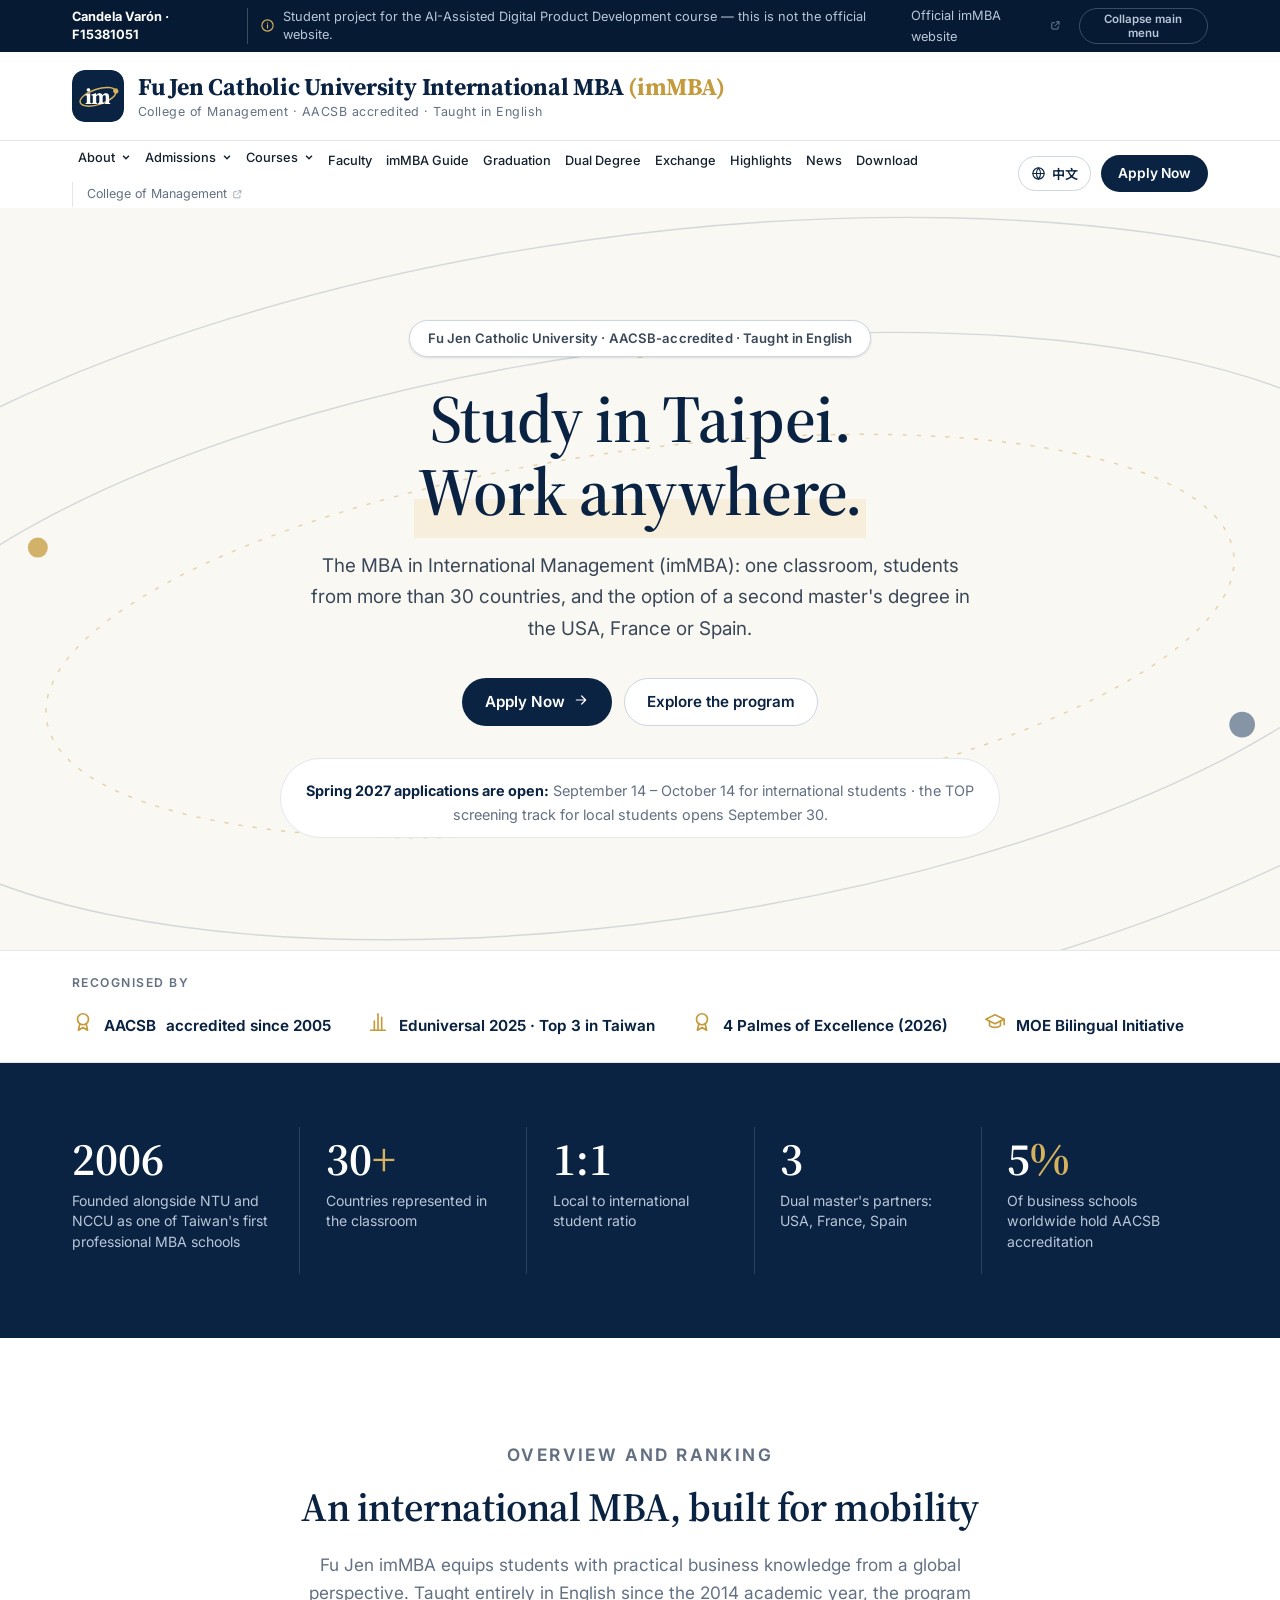
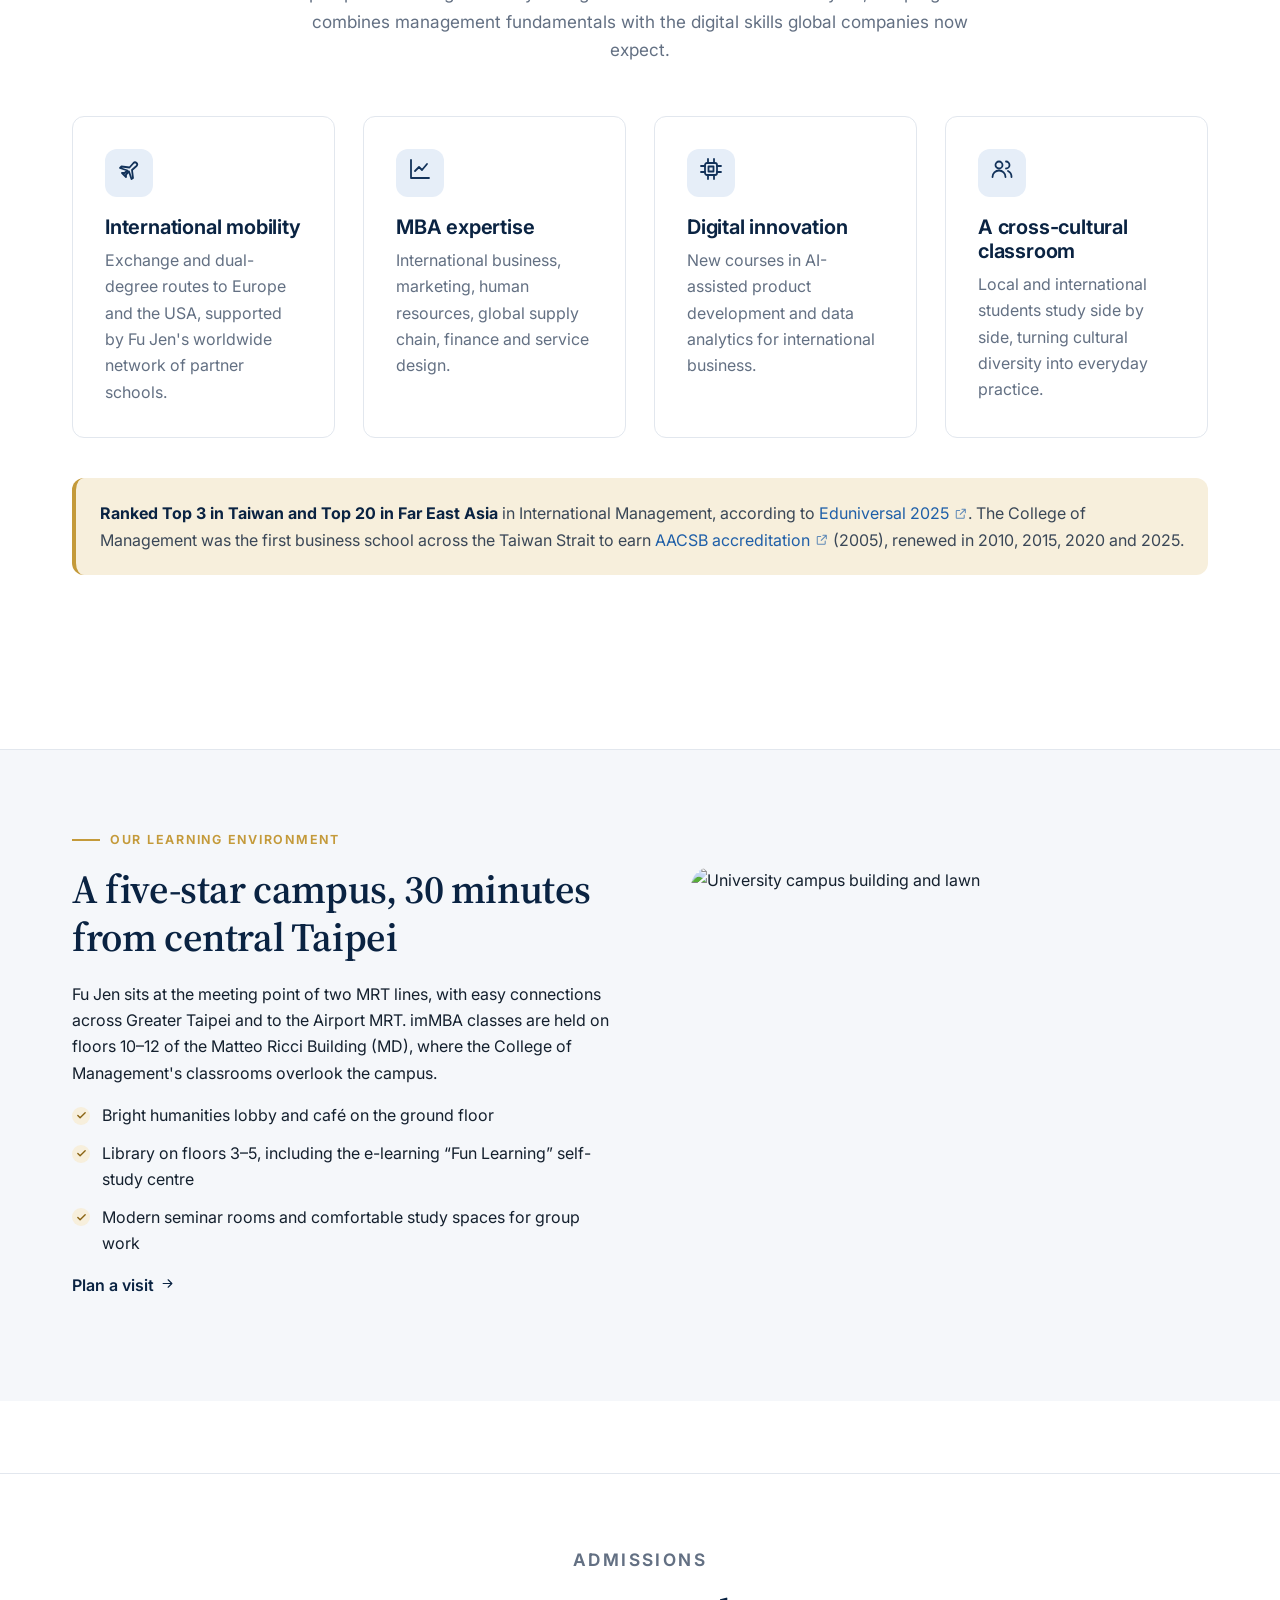
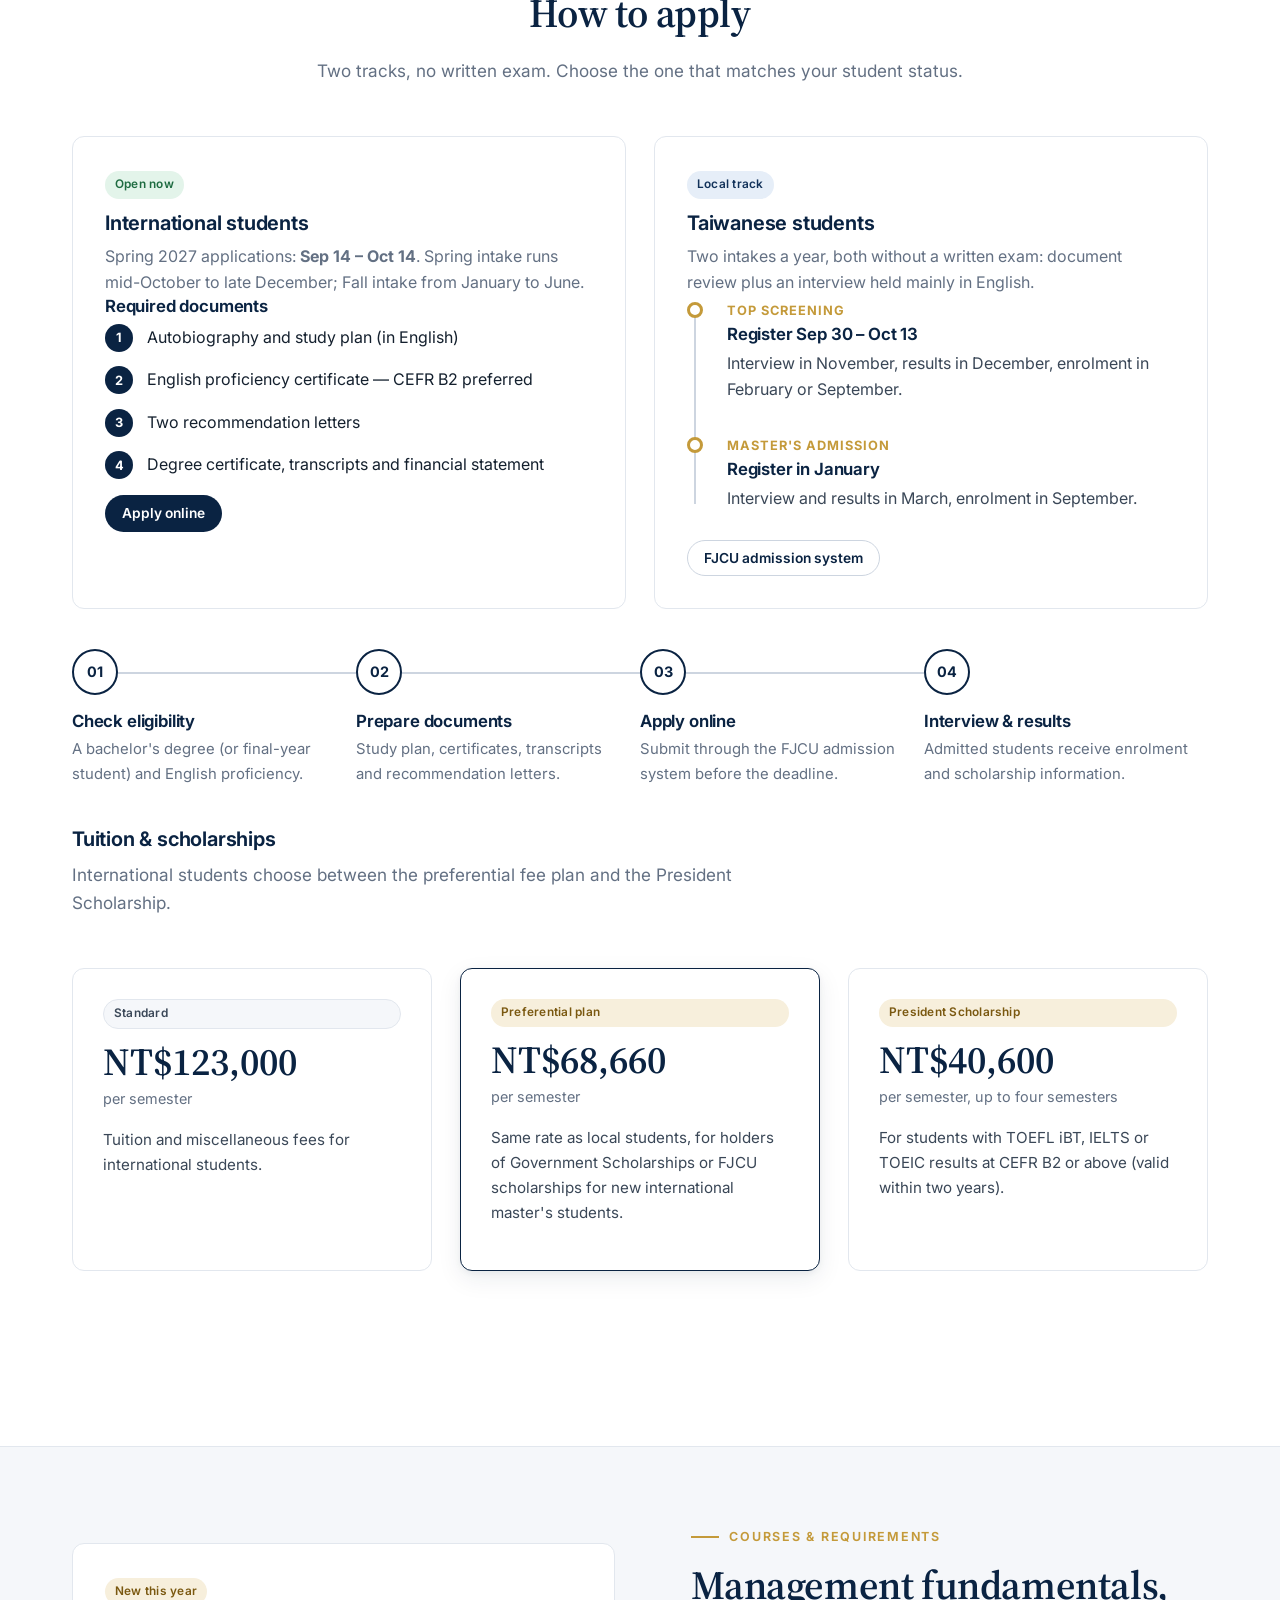
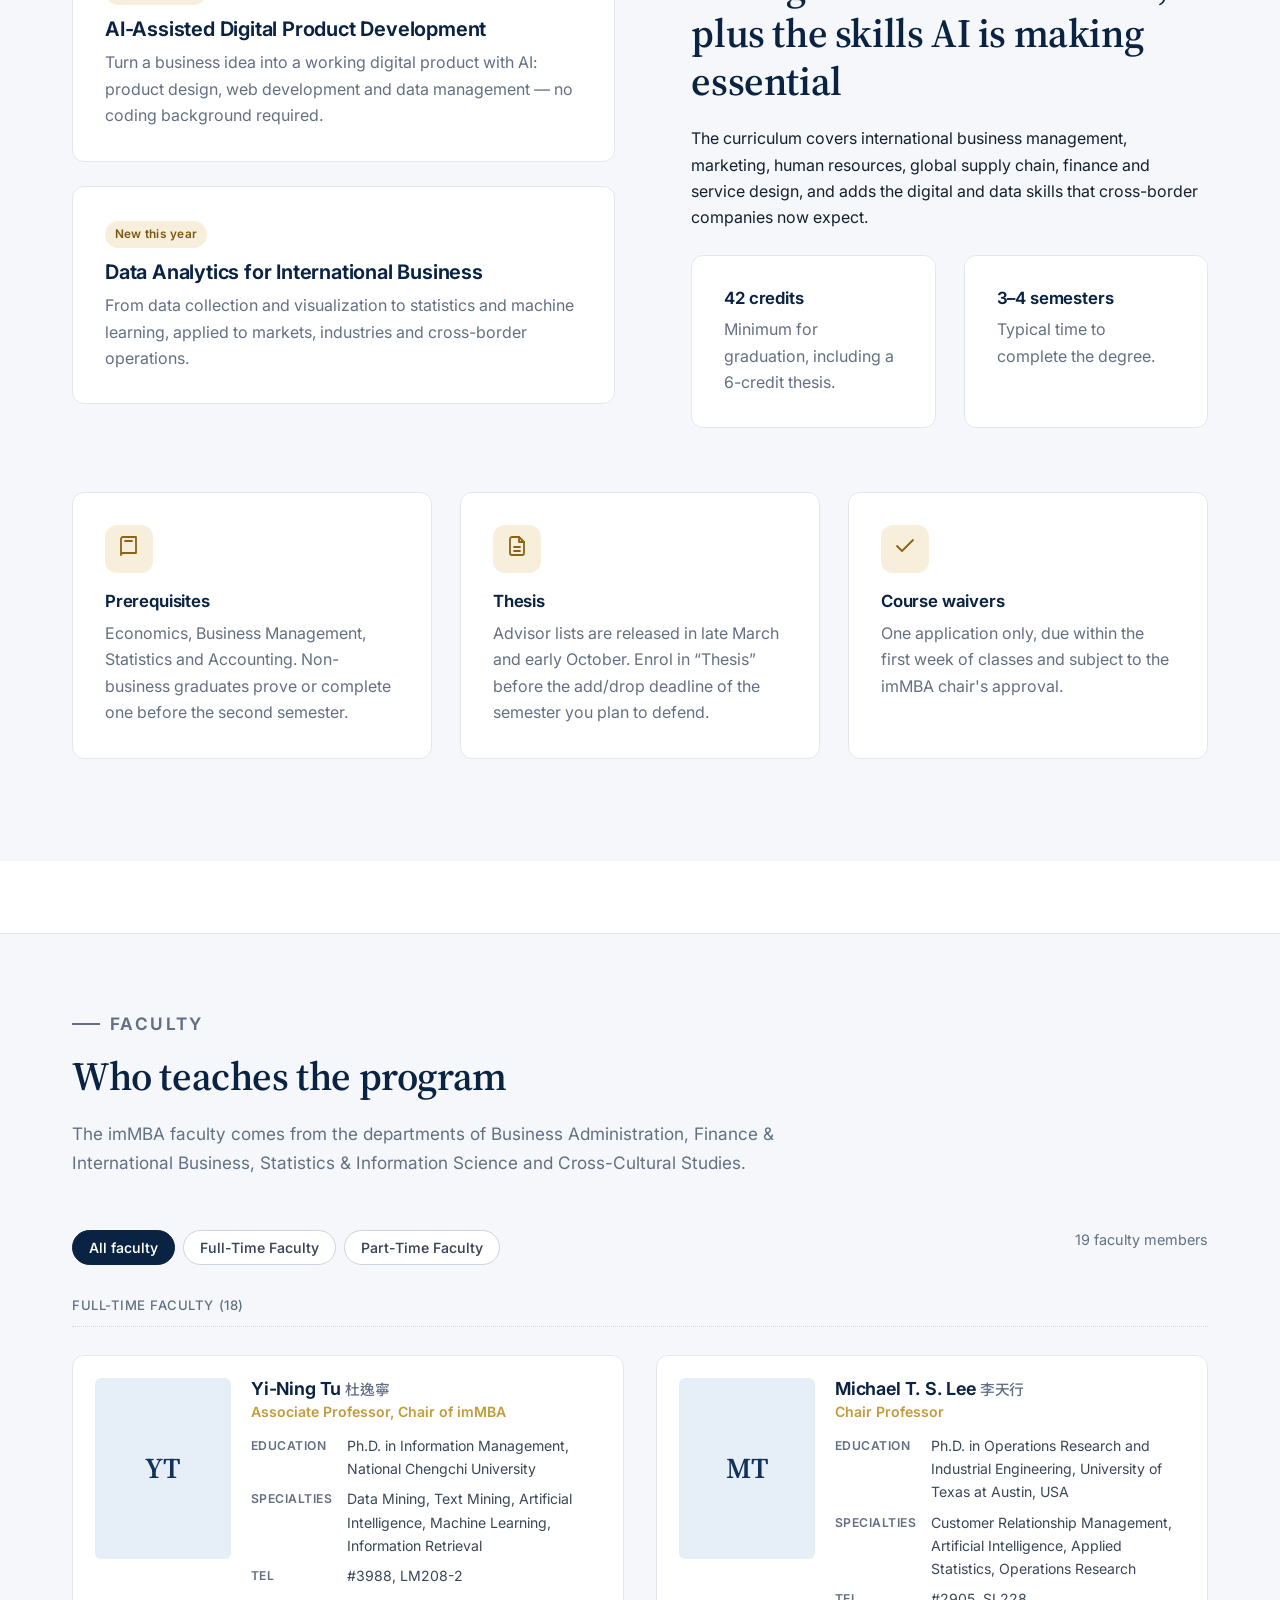
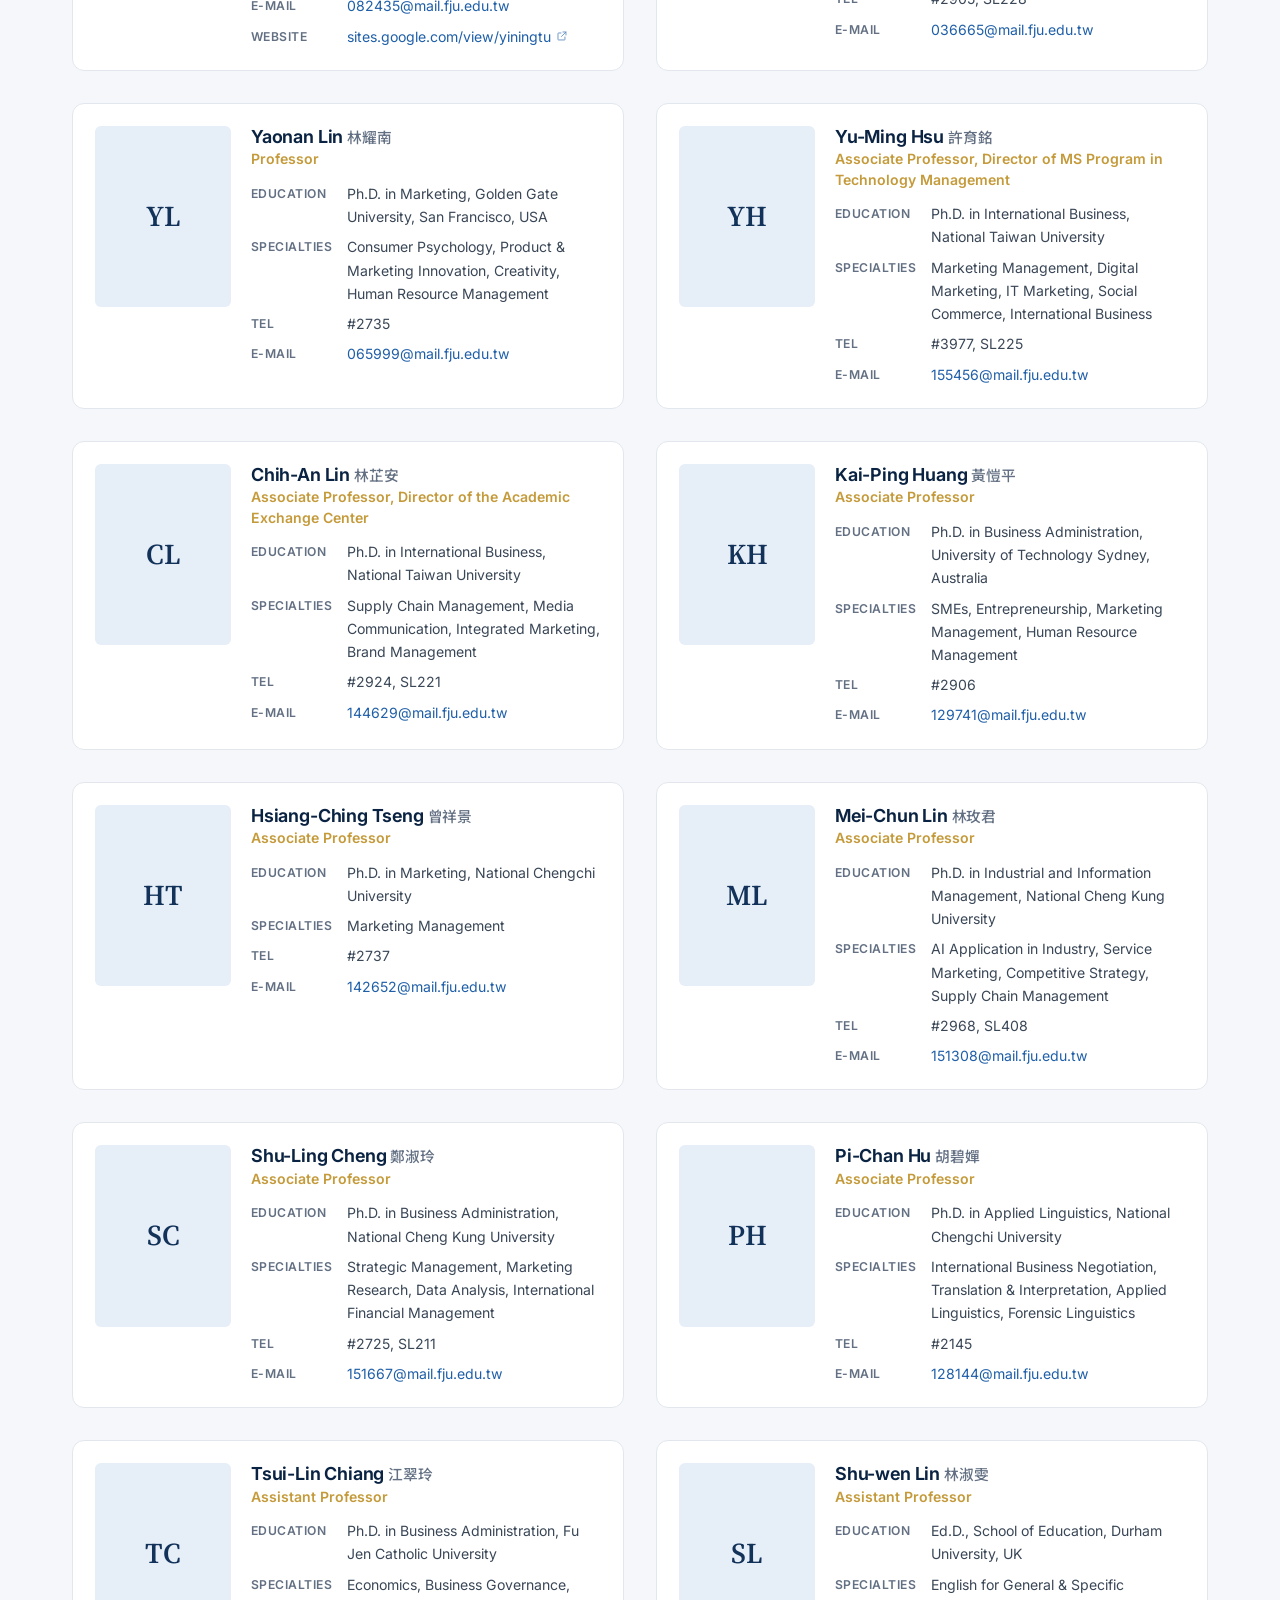
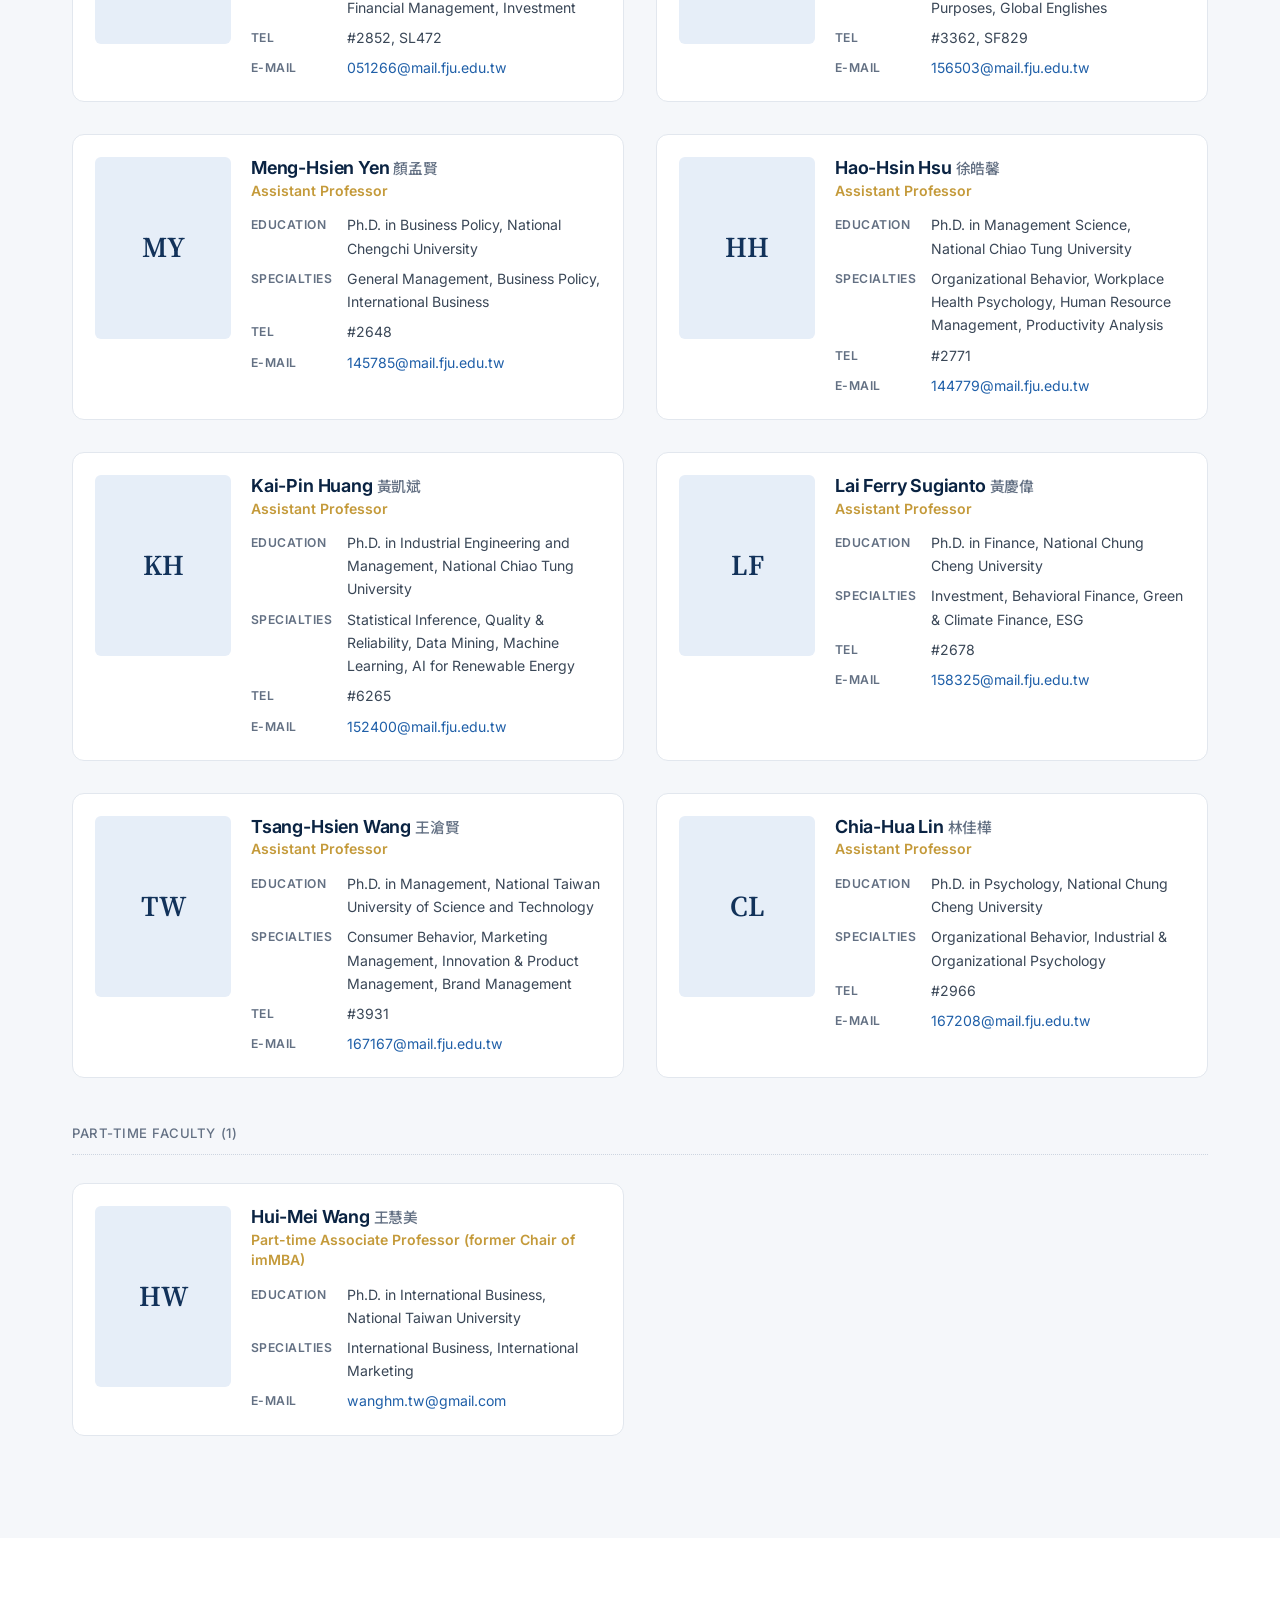
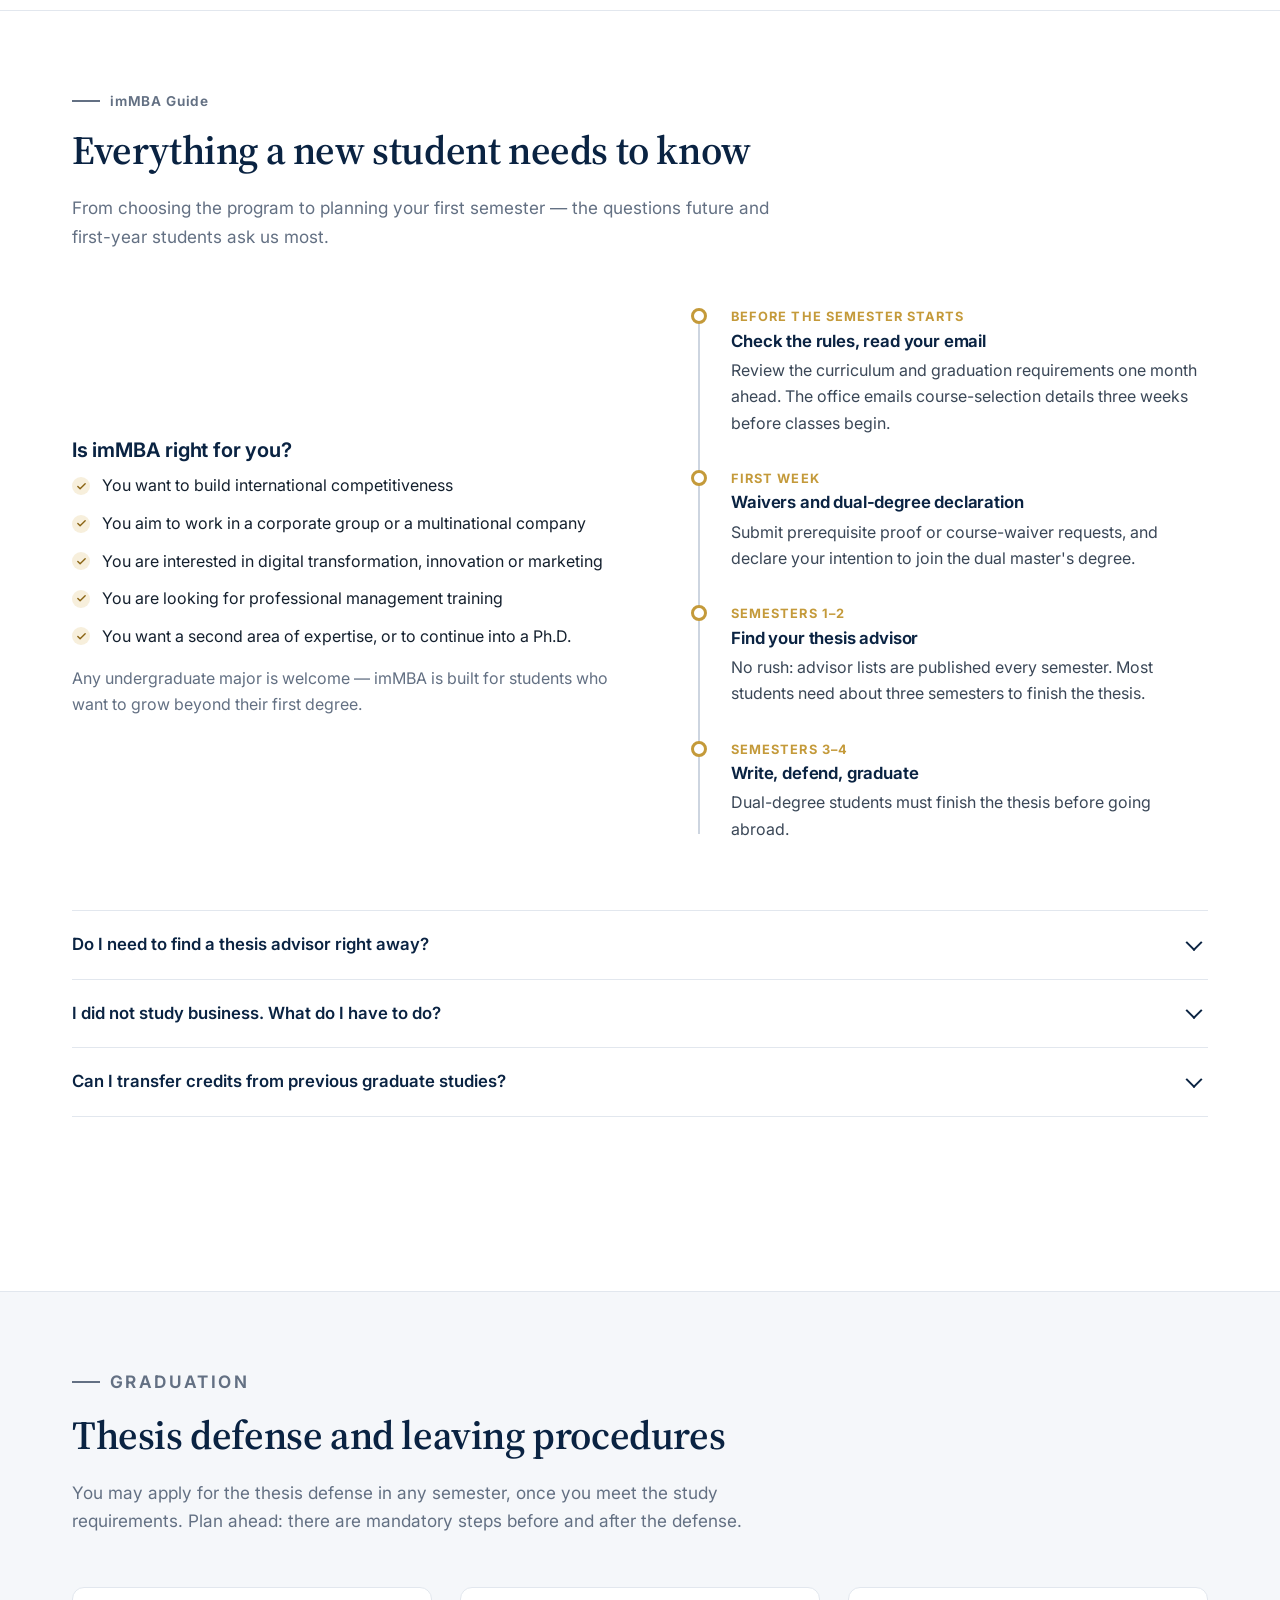
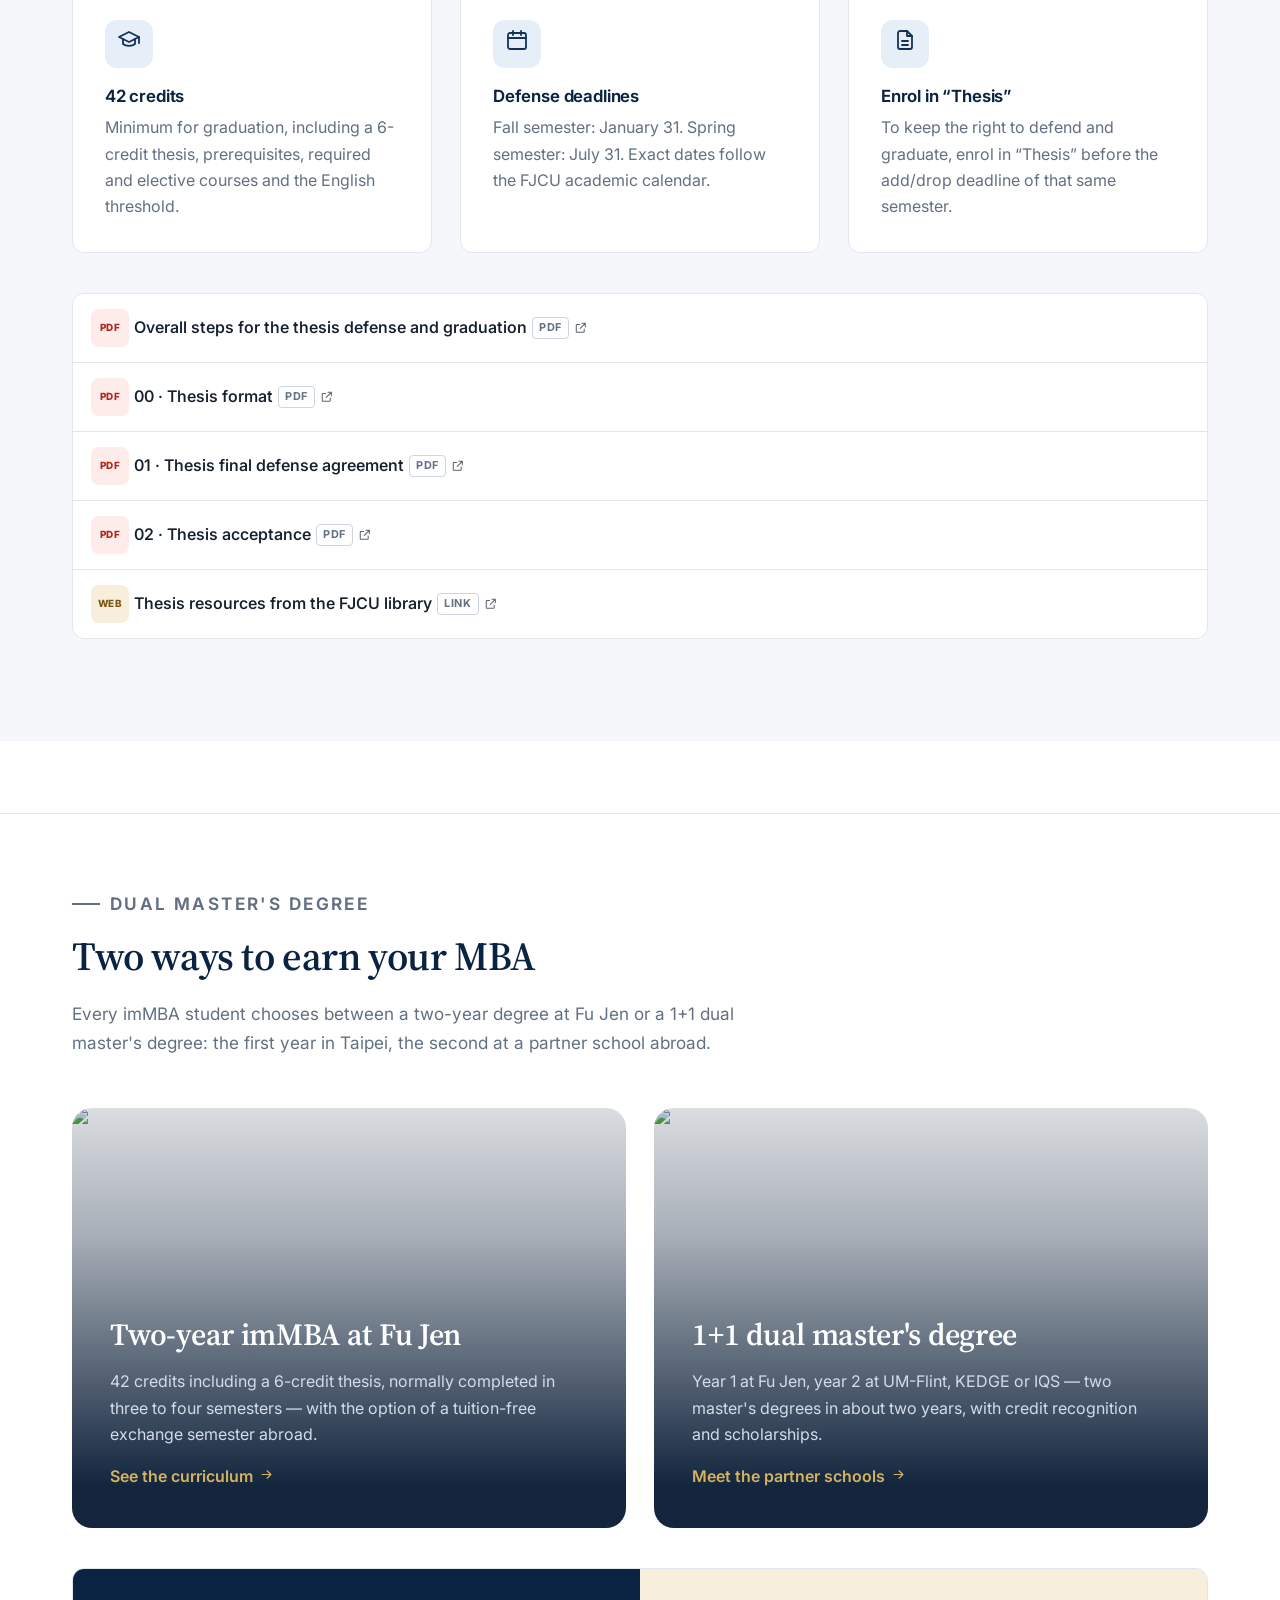
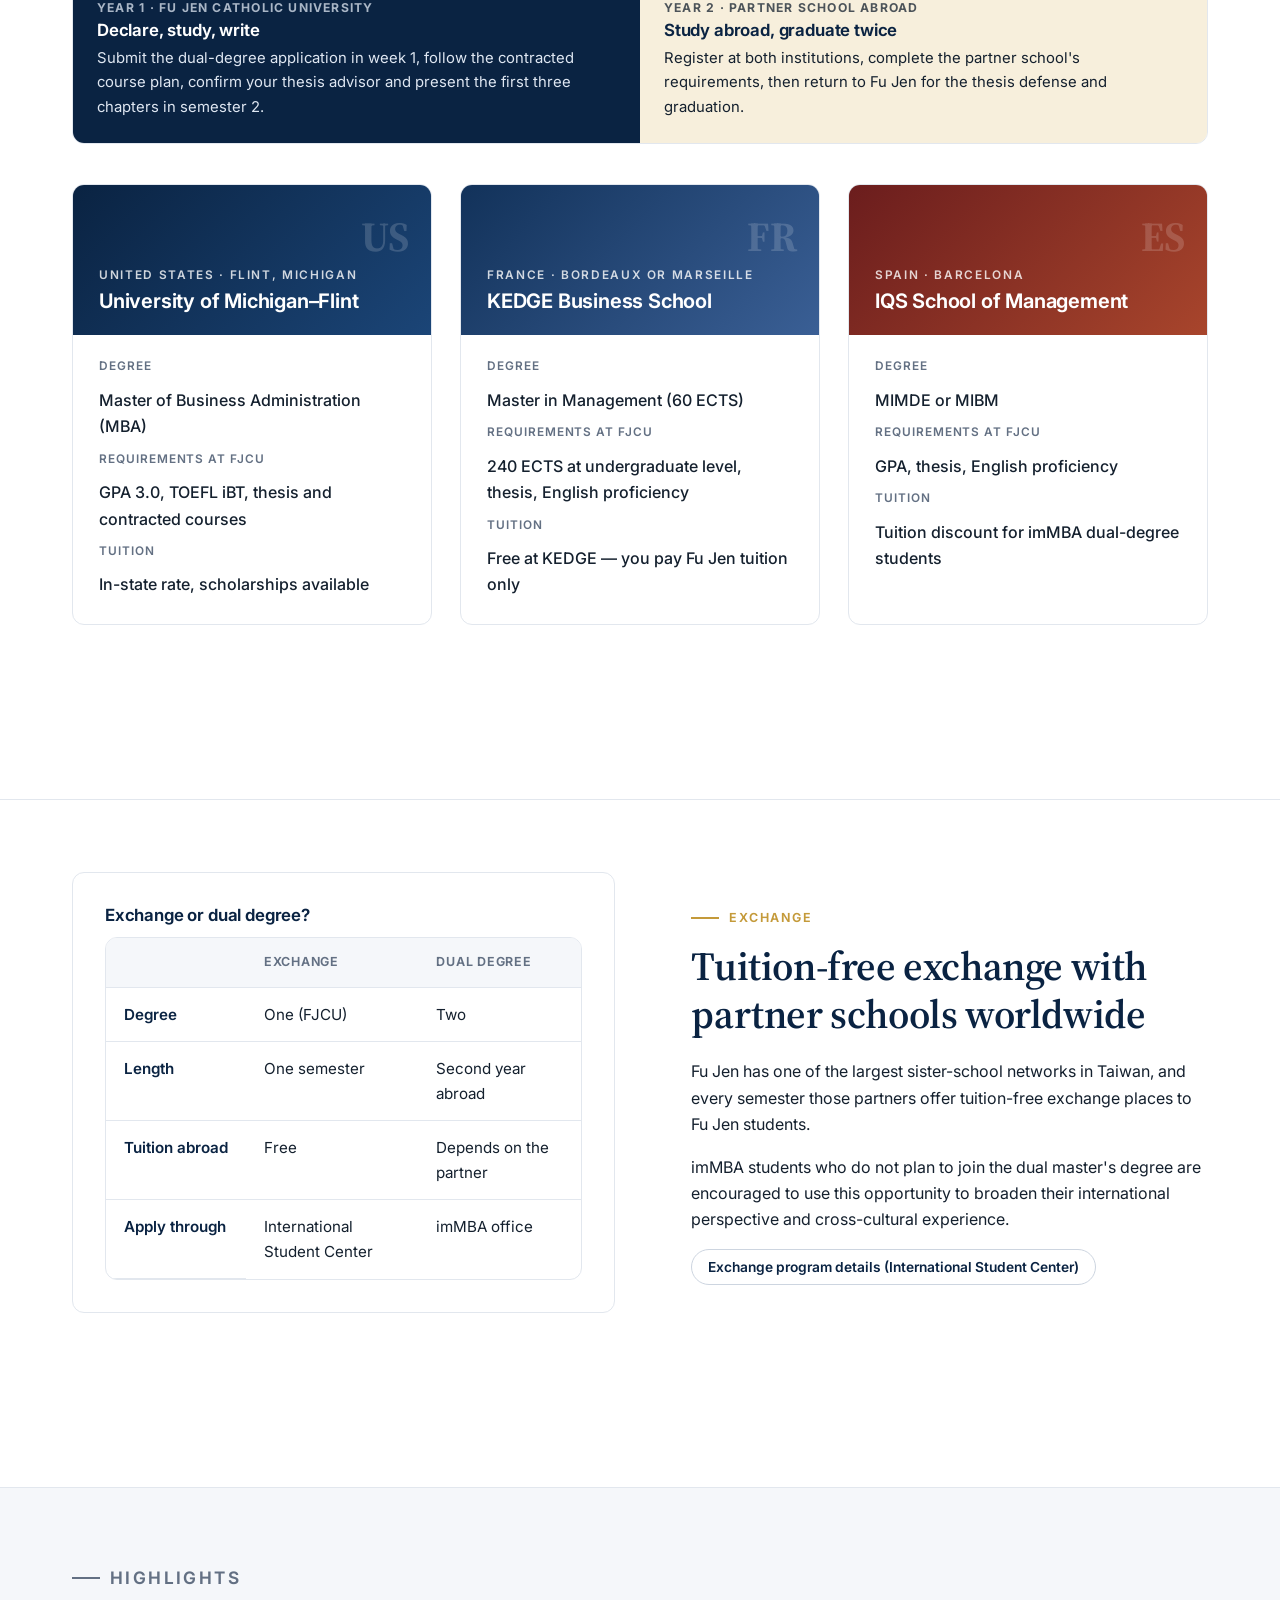
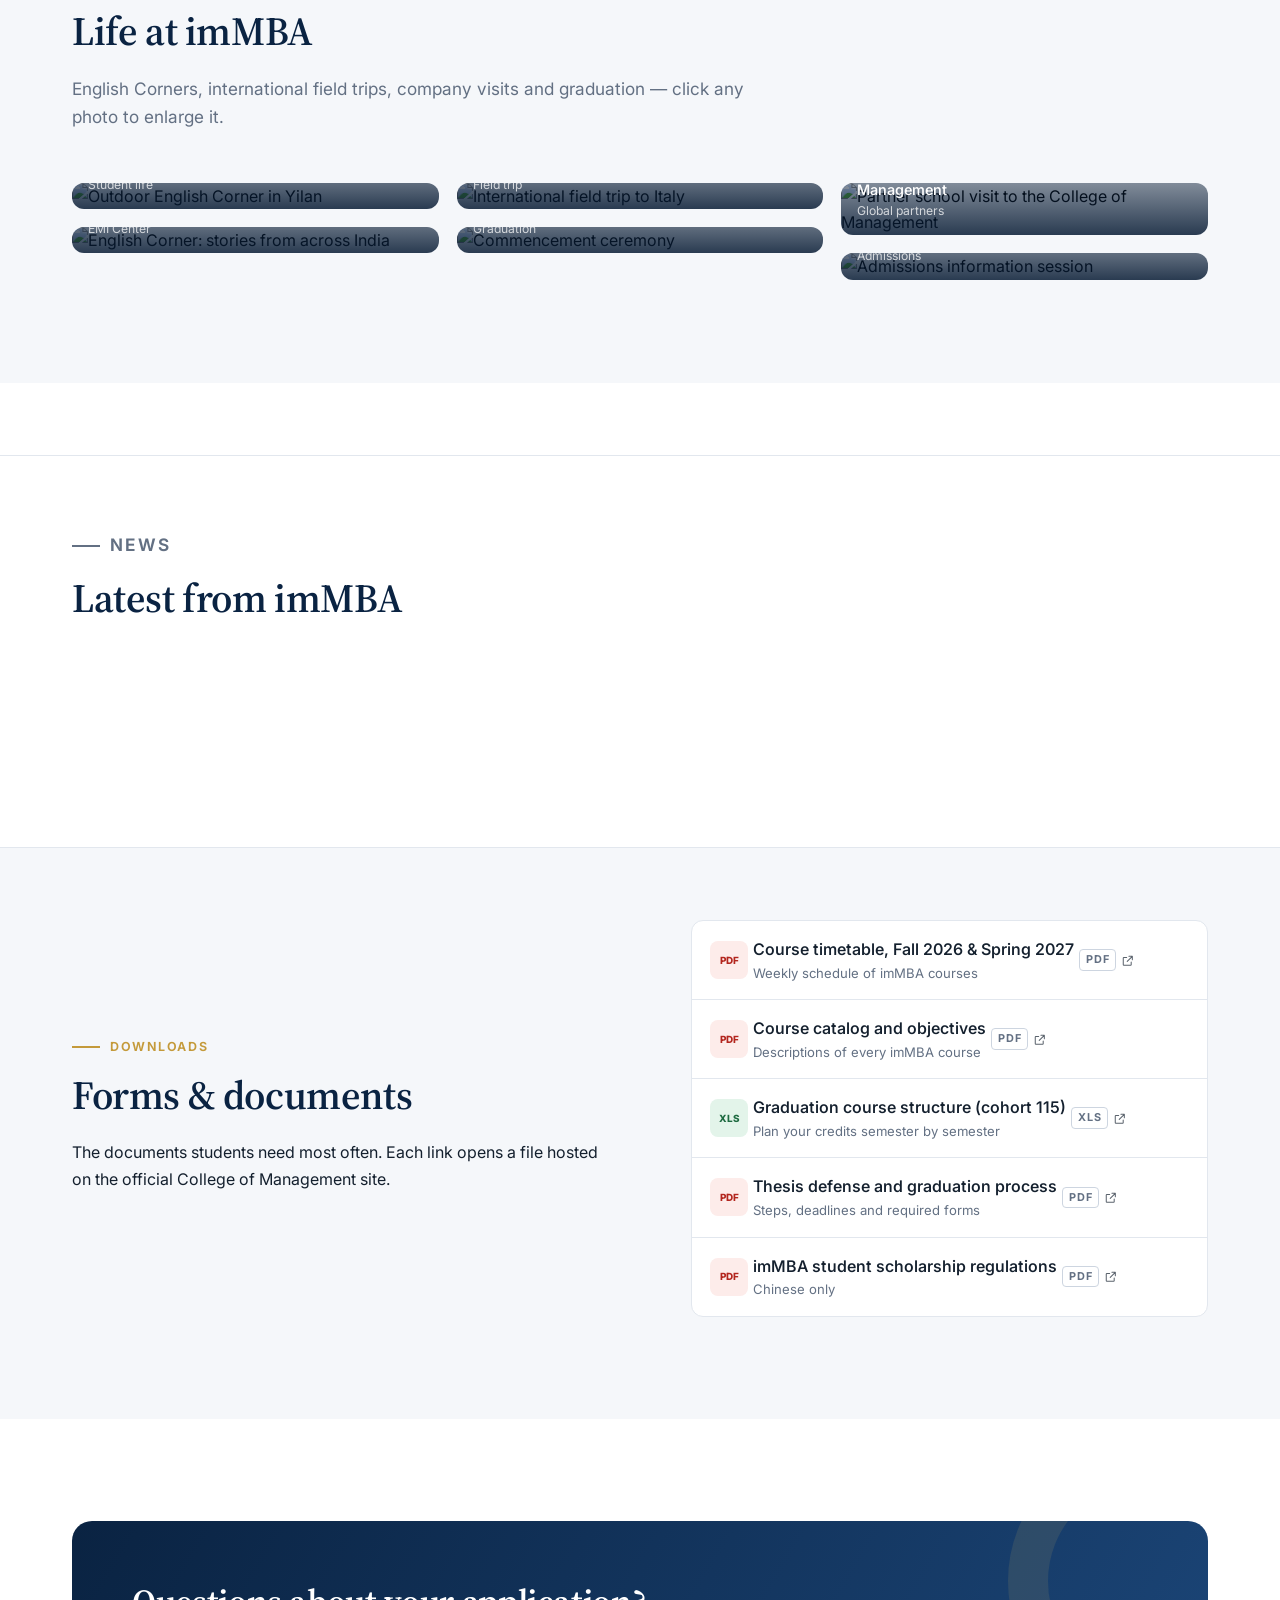
==== index.html @ 2fcd2a01 "Show all 19 faculty members in the official page layout - Faculty section now lists everyone, groupe" ====
<!DOCTYPE html>
<html lang="en">
<head>
<meta charset="UTF-8">
<meta name="viewport" content="width=device-width, initial-scale=1">
<title>FJCU imMBA — MBA in International Management</title>
<meta name="description" content="Fu Jen Catholic University's MBA in International Management (imMBA): AACSB-accredited, fully English-taught, with dual master's degrees in the USA, France and Spain.">
<meta property="og:title" content="FJCU imMBA — MBA in International Management">
<meta property="og:description" content="AACSB-accredited, fully English-taught MBA in Taipei. Dual master's degrees in the USA, France and Spain.">
<meta property="og:type" content="website">
<link rel="preconnect" href="https://fonts.googleapis.com">
<link rel="preconnect" href="https://fonts.gstatic.com" crossorigin>
<link href="https://fonts.googleapis.com/css2?family=Inter:wght@400;500;600;700&family=Source+Serif+4:ital,opsz,wght@0,8..60,400;0,8..60,600;1,8..60,400&family=Noto+Sans+TC:wght@400;500;700&family=Noto+Serif+TC:wght@600;700&display=swap" rel="stylesheet">
<link rel="stylesheet" href="assets/css/styles.css">
<link rel="icon" href="data:image/svg+xml,%3Csvg xmlns='http://www.w3.org/2000/svg' viewBox='0 0 64 64'%3E%3Crect width='64' height='64' rx='15' fill='%230a2342'/%3E%3Cg transform='rotate(-18 32 33)'%3E%3Cellipse cx='32' cy='33' rx='23' ry='9.5' fill='none' stroke='%23d6b25e' stroke-width='2.4'/%3E%3Ccircle cx='55' cy='33' r='3.4' fill='%23d6b25e'/%3E%3C/g%3E%3Ctext x='32' y='42' text-anchor='middle' font-family='Georgia,serif' font-size='27' font-weight='700' fill='white'%3Eim%3C/text%3E%3C/svg%3E">
</head>
<body data-page="home" data-title-en="FJCU imMBA — MBA in International Management" data-title-zh="輔仁大學 國際經營管理碩士學位學程 imMBA">
<script src="assets/js/layout.js"></script>

<main id="main">

  <!-- ============ HERO ============ -->
  <section class="hero">
    <!-- Decorative orbit: the logo motif, with the three dual-degree destinations -->
    <svg class="hero-orbit" viewBox="0 0 1200 520" preserveAspectRatio="xMidYMid slice" aria-hidden="true">
      <g class="orbit-lines">
        <ellipse cx="600" cy="300" rx="560" ry="200" transform="rotate(-8 600 300)"/>
        <ellipse cx="600" cy="300" rx="420" ry="130" transform="rotate(-8 600 300)"/>
        <ellipse cx="600" cy="300" rx="690" ry="280" transform="rotate(-8 600 300)"/>
      </g>
      <g class="orbit-nodes">
        <circle cx="178" cy="238" r="7"/>
        <circle cx="600" cy="100" r="5"/>
        <circle cx="1022" cy="362" r="9"/>
      </g>
    </svg>
    <div class="container">
      <p class="hero-badge">
        <span lang="en">Fu Jen Catholic University · AACSB-accredited · Taught in English</span>
        <span lang="zh-Hant">輔仁大學 ・ AACSB 國際認證 ・ 全英語授課</span>
      </p>
      <h1>
        <span lang="en">Study in Taipei.<br><mark>Work anywhere.</mark></span>
        <span lang="zh-Hant">在台北學習，<br><mark>走向全世界。</mark></span>
      </h1>
      <p class="lead">
        <span lang="en">The MBA in International Management (imMBA): one classroom, students from more than 30 countries, and the option of a second master's degree in the USA, France or Spain.</span>
        <span lang="zh-Hant">國際經營管理碩士學位學程（imMBA）：一間教室、來自 30 多個國家的同學，並可選擇前往美國、法國或西班牙取得第二個碩士學位。</span>
      </p>
      <div class="btn-row">
        <a class="btn btn-primary" href="#admissions"><span lang="en">Apply Now</span><span lang="zh-Hant">立即申請</span><span data-icon="arrow"></span></a>
        <a class="btn btn-outline" href="#overview"><span lang="en">Explore the program</span><span lang="zh-Hant">了解學程</span></a>
      </div>
      <p class="hero-note">
        <span class="pulse"></span>
        <span lang="en"><strong>Spring 2027 applications are open:</strong> September 14 – October 14 for international students · the TOP screening track for local students opens September 30.</span>
        <span lang="zh-Hant"><strong>Spring 2027 招生中：</strong>外籍生 9/14–10/14 ・ 本地生 116 學年度甄試自 9/30 開放報名。</span>
      </p>
    </div>
  </section>

  <!-- ============ ACCREDITATION STRIP ============ -->
  <div class="accred-strip">
    <div class="container">
      <span class="lbl"><span lang="en">Recognised by</span><span lang="zh-Hant">國際肯定</span></span>
      <div class="accred-items">
        <span class="accred-item"><span data-icon="award"></span>AACSB <span lang="en">accredited since 2005</span><span lang="zh-Hant">認證 (2005 年起)</span></span>
        <span class="accred-item"><span data-icon="rank"></span><span lang="en">Eduniversal 2025 · Top 3 in Taiwan</span><span lang="zh-Hant">Eduniversal 2025・全台 Top 3</span></span>
        <span class="accred-item"><span data-icon="award"></span><span lang="en">4 Palmes of Excellence (2026)</span><span lang="zh-Hant">四棕櫚卓越商學院 (2026)</span></span>
        <span class="accred-item"><span data-icon="cap"></span><span lang="en">MOE Bilingual Initiative</span><span lang="zh-Hant">教育部雙語化學習計畫</span></span>
      </div>
    </div>
  </div>

  <!-- ============ STATS ============ -->
  <section class="section section-navy section-sm">
    <div class="container">
      <div class="stats">
        <div class="stat"><div class="stat-num">2006</div><p class="stat-label"><span lang="en">Founded alongside NTU and NCCU as one of Taiwan's first professional MBA schools</span><span lang="zh-Hant">2006 年與台大、政大同步獲選試辦商管專業學院</span></p></div>
        <div class="stat"><div class="stat-num">30<em>+</em></div><p class="stat-label"><span lang="en">Countries represented in the classroom</span><span lang="zh-Hant">學生來自超過 30 個國家</span></p></div>
        <div class="stat"><div class="stat-num">1:1</div><p class="stat-label"><span lang="en">Local to international student ratio</span><span lang="zh-Hant">本地生與國際生合班比例</span></p></div>
        <div class="stat"><div class="stat-num">3</div><p class="stat-label"><span lang="en">Dual master's partners: USA, France, Spain</span><span lang="zh-Hant">三所跨國雙碩士合作學校</span></p></div>
        <div class="stat"><div class="stat-num">5<em>%</em></div><p class="stat-label"><span lang="en">Of business schools worldwide hold AACSB accreditation</span><span lang="zh-Hant">全球僅 5% 商學院通過 AACSB 認證</span></p></div>
      </div>
    </div>
  </section>

  <!-- ============ WHY imMBA (About / Overview) ============ -->
  <section class="section content-block" id="overview">
    <div class="container">
      <div class="section-head center reveal">
        <p class="eyebrow"><span lang="en">Overview and Ranking</span><span lang="zh-Hant">特色與排名</span></p>
        <h2><span lang="en">An international MBA, built for mobility</span><span lang="zh-Hant">為國際移動力而設計的 MBA</span></h2>
        <p><span lang="en">Fu Jen imMBA equips students with practical business knowledge from a global perspective. Taught entirely in English since the 2014 academic year, the program combines management fundamentals with the digital skills global companies now expect.</span><span lang="zh-Hant">國際經管 imMBA 以國際視野培養實務管理能力，自 103 學年度起全面英語授課，結合管理專業與跨國企業所需的數位創新能力。</span></p>
      </div>
      <div class="grid grid-4">
        <article class="card reveal">
          <div class="card-icon"><span data-icon="plane"></span></div>
          <h3><span lang="en">International mobility</span><span lang="zh-Hant">國際移動</span></h3>
          <p><span lang="en">Exchange and dual-degree routes to Europe and the USA, supported by Fu Jen's worldwide network of partner schools.</span><span lang="zh-Hant">透過交換與雙碩士計畫前進歐美，善用輔大豐沛的全球姊妹校資源。</span></p>
        </article>
        <article class="card reveal">
          <div class="card-icon"><span data-icon="chart"></span></div>
          <h3><span lang="en">MBA expertise</span><span lang="zh-Hant">MBA 專業</span></h3>
          <p><span lang="en">International business, marketing, human resources, global supply chain, finance and service design.</span><span lang="zh-Hant">涵蓋國際企業管理、行銷、人力資源、全球供應鏈、財務管理與服務設計。</span></p>
        </article>
        <article class="card reveal">
          <div class="card-icon"><span data-icon="cpu"></span></div>
          <h3><span lang="en">Digital innovation</span><span lang="zh-Hant">數位創新</span></h3>
          <p><span lang="en">New courses in AI-assisted product development and data analytics for international business.</span><span lang="zh-Hant">新開設 AI 數位產品開發與國際商業數據分析等課程。</span></p>
        </article>
        <article class="card reveal">
          <div class="card-icon"><span data-icon="users"></span></div>
          <h3><span lang="en">A cross-cultural classroom</span><span lang="zh-Hant">跨文化課堂</span></h3>
          <p><span lang="en">Local and international students study side by side, turning cultural diversity into everyday practice.</span><span lang="zh-Hant">本地生與國際生合班上課，讓文化多元成為日常的學習經驗。</span></p>
        </article>
      </div>
      <div class="callout gold mt-3 reveal">
        <p><strong><span lang="en">Ranked Top 3 in Taiwan and Top 20 in Far East Asia</span><span lang="zh-Hant">全台 Top 3、遠東地區 Top 20</span></strong>
        <span lang="en">in International Management, according to <a href="https://best-masters.com/master-international-management-ranking/far-east-asia.html" target="_blank" rel="noopener">Eduniversal 2025</a>. The College of Management was the first business school across the Taiwan Strait to earn <a href="https://www.aacsb.edu/educators/accreditation" target="_blank" rel="noopener">AACSB accreditation</a> (2005), renewed in 2010, 2015, 2020 and 2025.</span>
        <span lang="zh-Hant">依 <a href="https://best-masters.com/master-international-management-ranking/far-east-asia.html" target="_blank" rel="noopener">Eduniversal 2025</a> 國際管理類排名。管理學院為兩岸首家通過 <a href="https://www.aacsb.edu/educators/accreditation" target="_blank" rel="noopener">AACSB 認證</a>（2005 年）之學院，並於 2010、2015、2020、2025 年持續通過。</span></p>
      </div>
    </div>
  </section>

  <!-- ============ LEARNING ENVIRONMENT ============ -->
  <section class="section section-soft content-block" id="environment">
    <div class="container split">
      <div class="reveal">
        <p class="eyebrow"><span lang="en">Our Learning Environment</span><span lang="zh-Hant">學習環境</span></p>
        <h2><span lang="en">A five-star campus, 30 minutes from central Taipei</span><span lang="zh-Hant">距台北市區 30 分鐘的五星級校園</span></h2>
        <p><span lang="en">Fu Jen sits at the meeting point of two MRT lines, with easy connections across Greater Taipei and to the Airport MRT. imMBA classes are held on floors 10–12 of the Matteo Ricci Building (MD), where the College of Management's classrooms overlook the campus.</span><span lang="zh-Hant">輔大擁有雙捷運線交會的便利位置，連結大台北地區與機場捷運。國際經管的課程多安排在國璽樓（MD）10–12 樓，管理學院專業教室可俯瞰整個校園。</span></p>
        <ul class="check-list">
          <li><span lang="en">Bright humanities lobby and café on the ground floor</span><span lang="zh-Hant">一樓寬敞明亮的人文大廳與咖啡香</span></li>
          <li><span lang="en">Library on floors 3–5, including the e-learning “Fun Learning” self-study centre</span><span lang="zh-Hant">3–5 樓圖書館，含 5 樓「Fun 學趣自學中心」</span></li>
          <li><span lang="en">Modern seminar rooms and comfortable study spaces for group work</span><span lang="zh-Hant">新穎的研討教室與舒適的討論空間</span></li>
        </ul>
        <a class="link-arrow" href="#contact"><span lang="en">Plan a visit</span><span lang="zh-Hant">規劃參訪</span><span data-icon="arrow"></span></a>
      </div>
      <div class="rounded-img ratio-4-3 reveal">
        <!-- Placeholder photo — replace with a photo of the MD building -->
        <img src="https://images.unsplash.com/photo-1562774053-701939374585?auto=format&fit=crop&w=1200&q=70" alt="University campus building and lawn">
      </div>
    </div>
  </section>

  <!-- ============ ADMISSIONS ============ -->
  <section class="section content-block" id="admissions">
    <div class="container">
      <div class="section-head center reveal">
        <p class="eyebrow"><span lang="en">Admissions</span><span lang="zh-Hant">招生資訊</span></p>
        <h2><span lang="en">How to apply</span><span lang="zh-Hant">申請入學</span></h2>
        <p><span lang="en">Two tracks, no written exam. Choose the one that matches your student status.</span><span lang="zh-Hant">兩種招生管道，皆免筆試，請依身分選擇適合的管道。</span></p>
      </div>

      <div class="grid grid-2 mb-3">
        <article class="card hover reveal">
          <span class="badge green"><span lang="en">Open now</span><span lang="zh-Hant">報名中</span></span>
          <h3 class="mt-1"><span lang="en">International students</span><span lang="zh-Hant">外籍學生</span></h3>
          <p class="mb-2"><span lang="en">Spring 2027 applications: <strong>Sep 14 – Oct 14</strong>. Spring intake runs mid-October to late December; Fall intake from January to June.</span><span lang="zh-Hant">Spring 2027 申請期間：<strong>9/14–10/14</strong>。Spring 約 10 月中至 12 月底，Fall 約 1 月至 6 月。</span></p>
          <h4><span lang="en">Required documents</span><span lang="zh-Hant">應備文件</span></h4>
          <ol class="num-list">
            <li><span lang="en">Autobiography and study plan (in English)</span><span lang="zh-Hant">自傳與讀書計畫（英文）</span></li>
            <li><span lang="en">English proficiency certificate — CEFR B2 preferred</span><span lang="zh-Hant">英語能力證明，建議達 CEFR B2</span></li>
            <li><span lang="en">Two recommendation letters</span><span lang="zh-Hant">推薦信兩封</span></li>
            <li><span lang="en">Degree certificate, transcripts and financial statement</span><span lang="zh-Hant">學歷證件、歷年成績單與財力證明</span></li>
          </ol>
          <div class="btn-row mt-1">
            <a class="btn btn-primary btn-sm" href="http://idsasys.oie.fju.edu.tw/" target="_blank" rel="noopener"><span lang="en">Apply online</span><span lang="zh-Hant">線上申請</span></a>
          </div>
        </article>

        <article class="card hover reveal">
          <span class="badge"><span lang="en">Local track</span><span lang="zh-Hant">本地生</span></span>
          <h3 class="mt-1"><span lang="en">Taiwanese students</span><span lang="zh-Hant">本地學生</span></h3>
          <p class="mb-2"><span lang="en">Two intakes a year, both without a written exam: document review plus an interview held mainly in English.</span><span lang="zh-Hant">每年兩次招生，皆免筆試；經書面審查與口試（英文為主、中文為輔）。</span></p>
          <ul class="timeline">
            <li><span class="when"><span lang="en">TOP screening</span><span lang="zh-Hant">甄試招生</span></span><h4><span lang="en">Register Sep 30 – Oct 13</span><span lang="zh-Hant">9/30–10/13 網路報名</span></h4><p><span lang="en">Interview in November, results in December, enrolment in February or September.</span><span lang="zh-Hant">11 月口試、12 月放榜，2 月或 9 月入學。</span></p></li>
            <li><span class="when"><span lang="en">Master's admission</span><span lang="zh-Hant">碩士招生</span></span><h4><span lang="en">Register in January</span><span lang="zh-Hant">每年 1 月報名</span></h4><p><span lang="en">Interview and results in March, enrolment in September.</span><span lang="zh-Hant">3 月口試並放榜，9 月（Fall）入學。</span></p></li>
          </ul>
          <div class="btn-row">
            <a class="btn btn-outline btn-sm" href="https://exam.fju.edu.tw/admission/251" target="_blank" rel="noopener"><span lang="en">FJCU admission system</span><span lang="zh-Hant">輔大招生系統</span></a>
          </div>
        </article>
      </div>

      <div class="steps reveal mb-3">
        <div class="step"><h4><span lang="en">Check eligibility</span><span lang="zh-Hant">確認資格</span></h4><p><span lang="en">A bachelor's degree (or final-year student) and English proficiency.</span><span lang="zh-Hant">具學士學位（或應屆畢業）並具備英語能力。</span></p></div>
        <div class="step"><h4><span lang="en">Prepare documents</span><span lang="zh-Hant">備齊文件</span></h4><p><span lang="en">Study plan, certificates, transcripts and recommendation letters.</span><span lang="zh-Hant">讀書計畫、各項證明、成績單與推薦信。</span></p></div>
        <div class="step"><h4><span lang="en">Apply online</span><span lang="zh-Hant">線上申請</span></h4><p><span lang="en">Submit through the FJCU admission system before the deadline.</span><span lang="zh-Hant">於截止日前透過輔大招生系統提出申請。</span></p></div>
        <div class="step"><h4><span lang="en">Interview &amp; results</span><span lang="zh-Hant">口試與放榜</span></h4><p><span lang="en">Admitted students receive enrolment and scholarship information.</span><span lang="zh-Hant">錄取後將收到註冊與獎助學金相關資訊。</span></p></div>
      </div>

      <!-- Tuition & scholarships -->
      <div id="tuition" class="content-block">
        <div class="section-head reveal">
          <h3><span lang="en">Tuition &amp; scholarships</span><span lang="zh-Hant">學雜費與獎助學金</span></h3>
          <p><span lang="en">International students choose between the preferential fee plan and the President Scholarship.</span><span lang="zh-Hant">外籍生可擇一申請優惠學雜費方案或校長獎學金。</span></p>
        </div>
        <div class="grid grid-3">
          <div class="fee-card reveal">
            <span class="badge gray"><span lang="en">Standard</span><span lang="zh-Hant">一般</span></span>
            <p class="amount">NT$123,000</p>
            <p class="per"><span lang="en">per semester</span><span lang="zh-Hant">每學期</span></p>
            <p><span lang="en">Tuition and miscellaneous fees for international students.</span><span lang="zh-Hant">外籍學生學雜費標準收費。</span></p>
          </div>
          <div class="fee-card featured reveal">
            <span class="badge gold"><span lang="en">Preferential plan</span><span lang="zh-Hant">優惠方案</span></span>
            <p class="amount">NT$68,660</p>
            <p class="per"><span lang="en">per semester</span><span lang="zh-Hant">每學期</span></p>
            <p><span lang="en">Same rate as local students, for holders of Government Scholarships or FJCU scholarships for new international master's students.</span><span lang="zh-Hant">領有政府獎學金或輔大新生獎學金者，比照本地生收費。</span></p>
          </div>
          <div class="fee-card reveal">
            <span class="badge gold"><span lang="en">President Scholarship</span><span lang="zh-Hant">校長獎學金</span></span>
            <p class="amount">NT$40,600</p>
            <p class="per"><span lang="en">per semester, up to four semesters</span><span lang="zh-Hant">每學期，最多四學期</span></p>
            <p><span lang="en">For students with TOEFL iBT, IELTS or TOEIC results at CEFR B2 or above (valid within two years).</span><span lang="zh-Hant">英檢成績達 CEFR B2 以上（兩年內有效）者可獲頒。</span></p>
          </div>
        </div>
      </div>
    </div>
  </section>

  <!-- ============ CURRICULUM ============ -->
  <section class="section section-soft content-block" id="curriculum">
    <div class="container split reverse">
      <div class="reveal">
        <p class="eyebrow"><span lang="en">Courses &amp; Requirements</span><span lang="zh-Hant">課程與修業規則</span></p>
        <h2><span lang="en">Management fundamentals, plus the skills AI is making essential</span><span lang="zh-Hant">管理基礎，加上 AI 時代的必備能力</span></h2>
        <p><span lang="en">The curriculum covers international business management, marketing, human resources, global supply chain, finance and service design, and adds the digital and data skills that cross-border companies now expect.</span><span lang="zh-Hant">課程涵蓋國際企業管理、行銷、人力資源、全球供應鏈管理、財務管理與服務設計，並融入智慧營運與數位創新等產業趨勢。</span></p>
        <div class="grid grid-2 mt-2">
          <div class="card"><h4><span lang="en">42 credits</span><span lang="zh-Hant">42 學分</span></h4><p><span lang="en">Minimum for graduation, including a 6-credit thesis.</span><span lang="zh-Hant">最低畢業學分，含論文 6 學分。</span></p></div>
          <div class="card"><h4><span lang="en">3–4 semesters</span><span lang="zh-Hant">3–4 個學期</span></h4><p><span lang="en">Typical time to complete the degree.</span><span lang="zh-Hant">一般完成學業所需時間。</span></p></div>
        </div>
      </div>
      <div class="reveal">
        <div class="card hover mb-2">
          <span class="badge gold"><span lang="en">New this year</span><span lang="zh-Hant">本學年新課</span></span>
          <h3 class="mt-1">AI-Assisted Digital Product Development</h3>
          <p><span lang="en">Turn a business idea into a working digital product with AI: product design, web development and data management — no coding background required.</span><span lang="zh-Hant">運用 AI 將商業點子化為可操作的數位產品：產品設計、網頁建置與資料管理，無需程式基礎。</span></p>
        </div>
        <div class="card hover">
          <span class="badge gold"><span lang="en">New this year</span><span lang="zh-Hant">本學年新課</span></span>
          <h3 class="mt-1">Data Analytics for International Business</h3>
          <p><span lang="en">From data collection and visualization to statistics and machine learning, applied to markets, industries and cross-border operations.</span><span lang="zh-Hant">從資料蒐集、視覺化到統計分析與機器學習，應用於市場、產業與跨國營運情境。</span></p>
        </div>
      </div>
    </div>
    <div class="container mt-4">
      <div class="grid grid-3">
        <div class="card reveal"><div class="card-icon gold"><span data-icon="book"></span></div><h4><span lang="en">Prerequisites</span><span lang="zh-Hant">基礎課程</span></h4><p><span lang="en">Economics, Business Management, Statistics and Accounting. Non-business graduates prove or complete one before the second semester.</span><span lang="zh-Hant">經濟學、管理學、統計學、會計學。非商管背景新生須於第一學期提出證明或補修一科。</span></p></div>
        <div class="card reveal"><div class="card-icon gold"><span data-icon="doc"></span></div><h4><span lang="en">Thesis</span><span lang="zh-Hant">論文</span></h4><p><span lang="en">Advisor lists are released in late March and early October. Enrol in “Thesis” before the add/drop deadline of the semester you plan to defend.</span><span lang="zh-Hant">每學期 3 月底及 10 月初公告教師群名單；擬口試當學期須先加選「論文」。</span></p></div>
        <div class="card reveal"><div class="card-icon gold"><span data-icon="check"></span></div><h4><span lang="en">Course waivers</span><span lang="zh-Hant">學分抵免</span></h4><p><span lang="en">One application only, due within the first week of classes and subject to the imMBA chair's approval.</span><span lang="zh-Hant">以一次為限，申請至開學後一週截止，並經學程主任審核。</span></p></div>
      </div>
    </div>
  </section>

  <!-- ============ FACULTY ============ -->
  <section class="section section-soft content-block" id="faculty">
    <div class="container">
      <div class="section-head reveal">
        <p class="eyebrow"><span lang="en">Faculty</span><span lang="zh-Hant">師資介紹</span></p>
        <h2><span lang="en">Who teaches the program</span><span lang="zh-Hant">帶你學習的師資陣容</span></h2>
        <p><span lang="en">The imMBA faculty comes from the departments of Business Administration, Finance &amp; International Business, Statistics &amp; Information Science and Cross-Cultural Studies.</span><span lang="zh-Hant">國際經管的師資來自企業管理系、金融與國際企業系、統計資訊系與跨文化研究所。</span></p>
      </div>
      <div class="toolbar reveal">
        <div class="chips" id="faculty-filter">
          <button class="chip" type="button" data-filter="all" aria-pressed="true"><span lang="en">All faculty</span><span lang="zh-Hant">全部</span></button>
          <button class="chip" type="button" data-filter="full" aria-pressed="false"><span lang="en">Full-Time Faculty</span><span lang="zh-Hant">專任教師</span></button>
          <button class="chip" type="button" data-filter="part" aria-pressed="false"><span lang="en">Part-Time Faculty</span><span lang="zh-Hant">兼任教師</span></button>
        </div>
        <p class="result-count" id="faculty-count"></p>
      </div>
      <div id="faculty-grid"></div>
    </div>
  </section>

  <!-- ============ imMBA GUIDE ============ -->
  <section class="section content-block" id="guide">
    <div class="container">
      <div class="section-head reveal">
        <p class="eyebrow plain"><span lang="en">imMBA Guide</span><span lang="zh-Hant">imMBA全攻略</span></p>
        <h2><span lang="en">Everything a new student needs to know</span><span lang="zh-Hant">新生必讀的重點整理</span></h2>
        <p><span lang="en">From choosing the program to planning your first semester — the questions future and first-year students ask us most.</span><span lang="zh-Hant">從選擇學程到規劃第一學期，準新生與碩一新生最常問的問題都在這裡。</span></p>
      </div>
      <div class="split">
        <div class="reveal">
          <h3><span lang="en">Is imMBA right for you?</span><span lang="zh-Hant">國際經管適合的目標族群</span></h3>
          <ul class="check-list">
            <li><span lang="en">You want to build international competitiveness</span><span lang="zh-Hant">想培養國際競爭力</span></li>
            <li><span lang="en">You aim to work in a corporate group or a multinational company</span><span lang="zh-Hant">想進入集團企業或外商公司</span></li>
            <li><span lang="en">You are interested in digital transformation, innovation or marketing</span><span lang="zh-Hant">對數位轉型、創新或行銷有興趣</span></li>
            <li><span lang="en">You are looking for professional management training</span><span lang="zh-Hant">尋求專業管理訓練</span></li>
            <li><span lang="en">You want a second area of expertise, or to continue into a Ph.D.</span><span lang="zh-Hant">想成為π型人才或繼續學術深造</span></li>
          </ul>
          <p class="muted"><span lang="en">Any undergraduate major is welcome — imMBA is built for students who want to grow beyond their first degree.</span><span lang="zh-Hant">不限大學主修，國際經管都可以提供發展的舞台。因為你的未來，從這裡開始。</span></p>
        </div>
        <div class="reveal">
          <ul class="timeline">
            <li><span class="when"><span lang="en">Before the semester starts</span><span lang="zh-Hant">開學前</span></span>
              <h4><span lang="en">Check the rules, read your email</span><span lang="zh-Hant">確認規定並留意信件</span></h4>
              <p><span lang="en">Review the curriculum and graduation requirements one month ahead. The office emails course-selection details three weeks before classes begin.</span><span lang="zh-Hant">開學前一個月瀏覽課程與畢業規定；所辦將於開學前三週以 Email 公告選課細節。</span></p></li>
            <li><span class="when"><span lang="en">First week</span><span lang="zh-Hant">第一週</span></span>
              <h4><span lang="en">Waivers and dual-degree declaration</span><span lang="zh-Hant">抵免與雙碩士申請</span></h4>
              <p><span lang="en">Submit prerequisite proof or course-waiver requests, and declare your intention to join the dual master's degree.</span><span lang="zh-Hant">提交基礎課程證明或學分抵免申請，並確認是否參加跨國雙碩士。</span></p></li>
            <li><span class="when"><span lang="en">Semesters 1–2</span><span lang="zh-Hant">第一、二學期</span></span>
              <h4><span lang="en">Find your thesis advisor</span><span lang="zh-Hant">確認論文指導老師</span></h4>
              <p><span lang="en">No rush: advisor lists are published every semester. Most students need about three semesters to finish the thesis.</span><span lang="zh-Hant">不用著急，所辦每學期皆公告教師名單；同學通常需要三個學期完成論文。</span></p></li>
            <li><span class="when"><span lang="en">Semesters 3–4</span><span lang="zh-Hant">第三、四學期</span></span>
              <h4><span lang="en">Write, defend, graduate</span><span lang="zh-Hant">撰寫、口試、畢業</span></h4>
              <p><span lang="en">Dual-degree students must finish the thesis before going abroad.</span><span lang="zh-Hant">計畫出國攻讀雙碩士的同學，必須於出國前完成論文。</span></p></li>
          </ul>
        </div>
      </div>
      <div class="accordion mt-3 reveal">
        <details>
          <summary><span lang="en">Do I need to find a thesis advisor right away?</span><span lang="zh-Hant">考上之後需要馬上找論文指導老師嗎？</span></summary>
          <div class="acc-body"><p><span lang="en">No. After the add/drop period of each semester the office announces advisor information, and you choose when to start. Students usually spend one semester shaping the topic and two more writing it with their advisor.</span><span lang="zh-Hant">不用。所辦於每學期加退選結束後公告論文指導老師相關訊息，同學可依自身規劃選擇跟上的時間點：通常一學期構思論文主題架構，接下來兩學期與指導老師定期討論並完成撰寫。</span></p></div>
        </details>
        <details>
          <summary><span lang="en">I did not study business. What do I have to do?</span><span lang="zh-Hant">大學非商管主修，需要補修什麼？</span></summary>
          <div class="acc-body"><p><span lang="en">Economics, Business Management, Statistics and Accounting are prerequisites. Submit proof that you passed one of them before your first semester, or take one undergraduate course at FJCU during that semester. Confirm the course with the office first — prerequisite credits do not count towards graduation.</span><span lang="zh-Hant">經濟學、管理學、統計學、會計學為基礎課程。請於第一學期開學前提交曾修讀且及格之證明，否則須於第一學期至大學部補修一科。擬補修的課程須事先與所辦確認；補修通過之基礎課程不列入畢業學分。</span></p></div>
        </details>
        <details>
          <summary><span lang="en">Can I transfer credits from previous graduate studies?</span><span lang="zh-Hant">之前修過的碩士課程可以抵免嗎？</span></summary>
          <div class="acc-body"><p><span lang="en">Yes, once. Apply to the registrar in your first semester, within one week of classes starting. Approval is subject to the imMBA chair.</span><span lang="zh-Hant">可以，並以一次為限。請於入學當年度當學期向註冊組提出申請，時間至開學後一週截止，並經學程主任審核。</span></p></div>
        </details>
      </div>
    </div>
  </section>

  <!-- ============ GRADUATION ============ -->
  <section class="section section-soft content-block" id="graduation">
    <div class="container">
      <div class="section-head reveal">
        <p class="eyebrow"><span lang="en">Graduation</span><span lang="zh-Hant">畢業與離校</span></p>
        <h2><span lang="en">Thesis defense and leaving procedures</span><span lang="zh-Hant">論文口試與離校流程</span></h2>
        <p><span lang="en">You may apply for the thesis defense in any semester, once you meet the study requirements. Plan ahead: there are mandatory steps before and after the defense.</span><span lang="zh-Hant">符合修業規則即可於任一學期申請論文口試。口試前後皆有必要程序，請提前規劃辦理。</span></p>
      </div>
      <div class="grid grid-3 mb-3">
        <div class="card reveal"><div class="card-icon"><span data-icon="cap"></span></div>
          <h4><span lang="en">42 credits</span><span lang="zh-Hant">42 學分</span></h4>
          <p><span lang="en">Minimum for graduation, including a 6-credit thesis, prerequisites, required and elective courses and the English threshold.</span><span lang="zh-Hant">最低畢業學分（含論文 6 學分），另有基礎課程、專業必修選修與英文畢業門檻之規定。</span></p></div>
        <div class="card reveal"><div class="card-icon"><span data-icon="calendar"></span></div>
          <h4><span lang="en">Defense deadlines</span><span lang="zh-Hant">口試截止日</span></h4>
          <p><span lang="en">Fall semester: January 31. Spring semester: July 31. Exact dates follow the FJCU academic calendar.</span><span lang="zh-Hant">Fall 為每年 1 月 31 日、Spring 為每年 7 月 31 日，實際日期依當年度輔大行事曆。</span></p></div>
        <div class="card reveal"><div class="card-icon"><span data-icon="doc"></span></div>
          <h4><span lang="en">Enrol in “Thesis”</span><span lang="zh-Hant">先加選「論文」</span></h4>
          <p><span lang="en">To keep the right to defend and graduate, enrol in “Thesis” before the add/drop deadline of that same semester.</span><span lang="zh-Hant">擬申請口試及畢業的當學期，必須於選課期間先加選「論文」乙科。</span></p></div>
      </div>
      <ul class="doc-list reveal">
        <li><a href="https://www.management.fju.edu.tw/smarteditupfiles/immbaengindex/OD%20Process%202026%200709.pdf" target="_blank" rel="noopener">
          <span class="doc-icon">PDF</span><span class="doc-title"><span lang="en">Overall steps for the thesis defense and graduation</span><span lang="zh-Hant">論文口試流程與畢業規範</span></span><span class="type">PDF</span></a></li>
        <li><a href="https://www.management.fju.edu.tw/smarteditupfiles/immbaengindex/imMBA%20thesis%20format%201210.pdf" target="_blank" rel="noopener">
          <span class="doc-icon">PDF</span><span class="doc-title"><span lang="en">00 · Thesis format</span><span lang="zh-Hant">00 論文格式</span></span><span class="type">PDF</span></a></li>
        <li><a href="https://www.management.fju.edu.tw/smarteditupfiles/immbaengindex/01%20OD%20Agreement%202026%200825.pdf" target="_blank" rel="noopener">
          <span class="doc-icon">PDF</span><span class="doc-title"><span lang="en">01 · Thesis final defense agreement</span><span lang="zh-Hant">01 論文口試同意書</span></span><span class="type">PDF</span></a></li>
        <li><a href="https://www.management.fju.edu.tw/smarteditupfiles/immbaengindex/02%20Acceptance(1).pdf" target="_blank" rel="noopener">
          <span class="doc-icon">PDF</span><span class="doc-title"><span lang="en">02 · Thesis acceptance</span><span lang="zh-Hant">02 論文修改完成證明書</span></span><span class="type">PDF</span></a></li>
        <li><a href="https://home.lib.fju.edu.tw/TC/essaywriting" target="_blank" rel="noopener">
          <span class="doc-icon link">WEB</span><span class="doc-title"><span lang="en">Thesis resources from the FJCU library</span><span lang="zh-Hant">圖書館論文資源</span></span><span class="type">LINK</span></a></li>
      </ul>
    </div>
  </section>

  <!-- ============ TWO PATHWAYS / DUAL DEGREE ============ -->
  <section class="section content-block" id="dual-degree">
    <div class="container">
      <div class="section-head reveal">
        <p class="eyebrow"><span lang="en">Dual Master's Degree</span><span lang="zh-Hant">跨國雙碩士</span></p>
        <h2><span lang="en">Two ways to earn your MBA</span><span lang="zh-Hant">兩種取得 MBA 的方式</span></h2>
        <p><span lang="en">Every imMBA student chooses between a two-year degree at Fu Jen or a 1+1 dual master's degree: the first year in Taipei, the second at a partner school abroad.</span><span lang="zh-Hant">每位同學都可以選擇在輔大完成兩年碩士，或參加 1+1 跨國雙碩士：碩一在台北，碩二前往海外合作學校。</span></p>
      </div>

      <div class="grid grid-2 mb-3">
        <article class="pathway reveal">
          <img src="https://images.unsplash.com/photo-1522202176988-66273c2fd55f?auto=format&fit=crop&w=1200&q=70" alt="Students working together">
          <div class="body">
            <h3><span lang="en">Two-year imMBA at Fu Jen</span><span lang="zh-Hant">輔大兩年碩士</span></h3>
            <p><span lang="en">42 credits including a 6-credit thesis, normally completed in three to four semesters — with the option of a tuition-free exchange semester abroad.</span><span lang="zh-Hant">最低畢業學分 42 學分（含論文 6 學分），一般 3–4 個學期完成，並可申請姊妹校免學費交換。</span></p>
            <a class="link-arrow" href="#curriculum"><span lang="en">See the curriculum</span><span lang="zh-Hant">查看課程</span><span data-icon="arrow"></span></a>
          </div>
        </article>
        <article class="pathway reveal">
          <img src="https://images.unsplash.com/photo-1583422409516-2895a77efded?auto=format&fit=crop&w=1200&q=70" alt="Aerial view of Barcelona">
          <div class="body">
            <h3><span lang="en">1+1 dual master's degree</span><span lang="zh-Hant">1+1 跨國雙碩士</span></h3>
            <p><span lang="en">Year 1 at Fu Jen, year 2 at UM-Flint, KEDGE or IQS — two master's degrees in about two years, with credit recognition and scholarships.</span><span lang="zh-Hant">碩一在輔大，碩二前往 UM-Flint、KEDGE 或 IQS，約兩年取得兩個碩士學位，並享學分抵免與獎學金。</span></p>
            <a class="link-arrow" href="#partners"><span lang="en">Meet the partner schools</span><span lang="zh-Hant">認識合作學校</span><span data-icon="arrow"></span></a>
          </div>
        </article>
      </div>

      <div class="degree-track reveal mb-3">
        <div class="y1">
          <small><span lang="en">Year 1 · Fu Jen Catholic University</span><span lang="zh-Hant">第一年・輔仁大學</span></small>
          <h4><span lang="en">Declare, study, write</span><span lang="zh-Hant">申請、修課、撰寫論文</span></h4>
          <p><span lang="en">Submit the dual-degree application in week 1, follow the contracted course plan, confirm your thesis advisor and present the first three chapters in semester 2.</span><span lang="zh-Hant">開學一週內提出申請，依合約修課，確認論文指導老師，並於第二學期完成前三章發表。</span></p>
        </div>
        <div class="y2">
          <small><span lang="en">Year 2 · Partner school abroad</span><span lang="zh-Hant">第二年・海外合作學校</span></small>
          <h4><span lang="en">Study abroad, graduate twice</span><span lang="zh-Hant">海外修業、雙學位畢業</span></h4>
          <p><span lang="en">Register at both institutions, complete the partner school's requirements, then return to Fu Jen for the thesis defense and graduation.</span><span lang="zh-Hant">同時於兩校註冊，完成合作學校修課要求，再回輔大完成論文口試與離校程序。</span></p>
        </div>
      </div>

      <div class="grid grid-3" id="partners">
        <article class="partner-card reveal">
          <div class="partner-top usa"><span class="code">US</span><span class="country">United States · Flint, Michigan</span><h3>University of Michigan–Flint</h3></div>
          <div class="partner-body">
            <dl>
              <dt><span lang="en">Degree</span><span lang="zh-Hant">授予學位</span></dt><dd>Master of Business Administration (MBA)</dd>
              <dt><span lang="en">Requirements at FJCU</span><span lang="zh-Hant">輔大端條件</span></dt><dd><span lang="en">GPA 3.0, TOEFL iBT, thesis and contracted courses</span><span lang="zh-Hant">GPA 3.0、托福成績、完成指定課程與論文</span></dd>
              <dt><span lang="en">Tuition</span><span lang="zh-Hant">學雜費</span></dt><dd><span lang="en">In-state rate, scholarships available</span><span lang="zh-Hant">以 in-state 標準收費並提供獎學金</span></dd>
            </dl>
          </div>
        </article>
        <article class="partner-card reveal">
          <div class="partner-top fra"><span class="code">FR</span><span class="country">France · Bordeaux or Marseille</span><h3>KEDGE Business School</h3></div>
          <div class="partner-body">
            <dl>
              <dt><span lang="en">Degree</span><span lang="zh-Hant">授予學位</span></dt><dd>Master in Management (60 ECTS)</dd>
              <dt><span lang="en">Requirements at FJCU</span><span lang="zh-Hant">輔大端條件</span></dt><dd><span lang="en">240 ECTS at undergraduate level, thesis, English proficiency</span><span lang="zh-Hant">大學修業至少 240 ECTS、完成論文、英檢成績</span></dd>
              <dt><span lang="en">Tuition</span><span lang="zh-Hant">學雜費</span></dt><dd><span lang="en">Free at KEDGE — you pay Fu Jen tuition only</span><span lang="zh-Hant">KEDGE 學費全免，僅需繳交輔大學雜費</span></dd>
            </dl>
          </div>
        </article>
        <article class="partner-card reveal">
          <div class="partner-top esp"><span class="code">ES</span><span class="country">Spain · Barcelona</span><h3>IQS School of Management</h3></div>
          <div class="partner-body">
            <dl>
              <dt><span lang="en">Degree</span><span lang="zh-Hant">授予學位</span></dt><dd>MIMDE <span lang="en">or</span><span lang="zh-Hant">或</span> MIBM</dd>
              <dt><span lang="en">Requirements at FJCU</span><span lang="zh-Hant">輔大端條件</span></dt><dd><span lang="en">GPA, thesis, English proficiency</span><span lang="zh-Hant">在校成績、完成論文、英檢成績</span></dd>
              <dt><span lang="en">Tuition</span><span lang="zh-Hant">學雜費</span></dt><dd><span lang="en">Tuition discount for imMBA dual-degree students</span><span lang="zh-Hant">雙碩士學生享學費優惠</span></dd>
            </dl>
          </div>
        </article>
      </div>
    </div>
  </section>

  <!-- ============ EXCHANGE ============ -->
  <section class="section content-block" id="exchange">
    <div class="container split reverse">
      <div class="reveal">
        <p class="eyebrow"><span lang="en">Exchange</span><span lang="zh-Hant">海外交換</span></p>
        <h2><span lang="en">Tuition-free exchange with partner schools worldwide</span><span lang="zh-Hant">全球姊妹校免學費交換</span></h2>
        <p><span lang="en">Fu Jen has one of the largest sister-school networks in Taiwan, and every semester those partners offer tuition-free exchange places to Fu Jen students.</span><span lang="zh-Hant">輔仁大學海外姊妹學校的數量與資源全台數一數二，每學期姊妹校皆提供免學費的交換課程給輔大學生。</span></p>
        <p><span lang="en">imMBA students who do not plan to join the dual master's degree are encouraged to use this opportunity to broaden their international perspective and cross-cultural experience.</span><span lang="zh-Hant">無意攻讀雙碩士、但也想體驗海外學習的同學，歡迎把握這項資源，累積跨文化的學習經驗。</span></p>
        <a class="btn btn-outline btn-sm" href="http://isc.oie.fju.edu.tw/generalServices.jsp?labelID=39" target="_blank" rel="noopener"><span lang="en">Exchange program details (International Student Center)</span><span lang="zh-Hant">交換計畫詳情（國際學生中心）</span></a>
      </div>
      <div class="card reveal">
        <h4><span lang="en">Exchange or dual degree?</span><span lang="zh-Hant">交換 vs. 雙碩士</span></h4>
        <div class="table-wrap mt-1">
          <table>
            <thead><tr><th></th><th><span lang="en">Exchange</span><span lang="zh-Hant">交換</span></th><th><span lang="en">Dual degree</span><span lang="zh-Hant">雙碩士</span></th></tr></thead>
            <tbody>
              <tr><th><span lang="en">Degree</span><span lang="zh-Hant">學位</span></th><td><span lang="en">One (FJCU)</span><span lang="zh-Hant">一個（輔大）</span></td><td><span lang="en">Two</span><span lang="zh-Hant">兩個</span></td></tr>
              <tr><th><span lang="en">Length</span><span lang="zh-Hant">期間</span></th><td><span lang="en">One semester</span><span lang="zh-Hant">一學期</span></td><td><span lang="en">Second year abroad</span><span lang="zh-Hant">碩二整年</span></td></tr>
              <tr><th><span lang="en">Tuition abroad</span><span lang="zh-Hant">海外學費</span></th><td><span lang="en">Free</span><span lang="zh-Hant">免學費</span></td><td><span lang="en">Depends on the partner</span><span lang="zh-Hant">依合作學校規定</span></td></tr>
              <tr><th><span lang="en">Apply through</span><span lang="zh-Hant">申請窗口</span></th><td><span lang="en">International Student Center</span><span lang="zh-Hant">國際學生中心</span></td><td><span lang="en">imMBA office</span><span lang="zh-Hant">國際經管辦公室</span></td></tr>
            </tbody>
          </table>
        </div>
      </div>
    </div>
  </section>

  <!-- ============ HIGHLIGHTS ============ -->
  <section class="section section-soft content-block" id="highlights">
    <div class="container">
      <div class="section-head reveal">
        <p class="eyebrow"><span lang="en">Highlights</span><span lang="zh-Hant">活動集錦</span></p>
        <h2><span lang="en">Life at imMBA</span><span lang="zh-Hant">國際經管的日常</span></h2>
        <p><span lang="en">English Corners, international field trips, company visits and graduation — click any photo to enlarge it.</span><span lang="zh-Hant">英語角、海外參訪、企業參訪與畢業典禮，點擊照片可放大瀏覽。</span></p>
      </div>
      <div class="gallery-grid reveal" id="gallery"></div>
    </div>
  </section>

  <!-- ============ NEWS ============ -->
  <section class="section content-block" id="news">
    <div class="container">
      <div class="section-head reveal">
        <p class="eyebrow"><span lang="en">News</span><span lang="zh-Hant">最新消息</span></p>
        <h2><span lang="en">Latest from imMBA</span><span lang="zh-Hant">國際經管近期動態</span></h2>
      </div>
      <div class="grid grid-3" id="news-grid"></div>
    </div>
  </section>

  <!-- ============ RESOURCES / DOWNLOADS ============ -->
  <section class="section section-soft content-block" id="resources">
    <div class="container split">
      <div class="reveal">
        <p class="eyebrow"><span lang="en">Downloads</span><span lang="zh-Hant">表格下載</span></p>
        <h2><span lang="en">Forms &amp; documents</span><span lang="zh-Hant">表單與文件</span></h2>
        <p><span lang="en">The documents students need most often. Each link opens a file hosted on the official College of Management site.</span><span lang="zh-Hant">同學最常使用的文件，連結將開啟管理學院官方網站之檔案。</span></p>
      </div>
      <ul class="doc-list reveal">
        <li><a href="https://www.management.fju.edu.tw/smarteditupfiles/immbaengindex/0907.pdf" target="_blank" rel="noopener">
          <span class="doc-icon">PDF</span>
          <span class="doc-title"><span lang="en">Course timetable, Fall 2026 &amp; Spring 2027</span><span lang="zh-Hant">115 學年度上課時間表</span><small><span lang="en">Weekly schedule of imMBA courses</span><span lang="zh-Hant">國際經管課程時間表</span></small></span>
          <span class="type">PDF</span></a></li>
        <li><a href="https://www.management.fju.edu.tw/smarteditupfiles/immbaengindex/imMBA_course%20introduction%202026%2005%2022.pdf" target="_blank" rel="noopener">
          <span class="doc-icon">PDF</span>
          <span class="doc-title"><span lang="en">Course catalog and objectives</span><span lang="zh-Hant">課程目錄與學習目標</span><small><span lang="en">Descriptions of every imMBA course</span><span lang="zh-Hant">各門課程介紹與目標</span></small></span>
          <span class="type">PDF</span></a></li>
        <li><a href="https://www.management.fju.edu.tw/smarteditupfiles/immbaengindex/Curriculum%20structure-115.xls" target="_blank" rel="noopener">
          <span class="doc-icon xls">XLS</span>
          <span class="doc-title"><span lang="en">Graduation course structure (cohort 115)</span><span lang="zh-Hant">115 畢業修課規劃與結構</span><small><span lang="en">Plan your credits semester by semester</span><span lang="zh-Hant">逐學期規劃修課與學分</span></small></span>
          <span class="type">XLS</span></a></li>
        <li><a href="https://www.management.fju.edu.tw/smarteditupfiles/immbaengindex/OD%20Process%202026%200709.pdf" target="_blank" rel="noopener">
          <span class="doc-icon">PDF</span>
          <span class="doc-title"><span lang="en">Thesis defense and graduation process</span><span lang="zh-Hant">論文口試流程與畢業規範</span><small><span lang="en">Steps, deadlines and required forms</span><span lang="zh-Hant">流程、截止日與應繳表單</span></small></span>
          <span class="type">PDF</span></a></li>
        <li><a href="https://www.management.fju.edu.tw/smarteditupfiles/immba/2023%2010%2018(1).pdf" target="_blank" rel="noopener">
          <span class="doc-icon">PDF</span>
          <span class="doc-title"><span lang="en">imMBA student scholarship regulations</span><span lang="zh-Hant">國際經管學生獎助學金辦法</span><small><span lang="en">Chinese only</span><span lang="zh-Hant">中文版</span></small></span>
          <span class="type">PDF</span></a></li>
      </ul>
    </div>
  </section>

  <!-- ============ CONTACT / CTA ============ -->
  <section class="section" id="contact">
    <div class="container">
      <div class="cta-band reveal">
        <div>
          <h2><span lang="en">Questions about your application?</span><span lang="zh-Hant">對申請還有疑問嗎？</span></h2>
          <p><span lang="en">The imMBA office is in LM208-1 and answers emails in English and Chinese. Ms. Chang will be happy to help.</span><span lang="zh-Hant">國際經管辦公室位於 LM208-1，提供中英文諮詢，歡迎來信或來電洽詢張小姐。</span></p>
        </div>
        <div class="btn-row">
          <a class="btn btn-gold" href="mailto:imMBA@mail.fju.edu.tw">imMBA@mail.fju.edu.tw</a>
          <a class="btn btn-ghost-light" href="tel:+886229052750">+886-2-2905-2750</a>
        </div>
      </div>
    </div>
  </section>

</main>

<script src="https://cdn.jsdelivr.net/npm/@supabase/supabase-js@2/dist/umd/supabase.js"></script>
<script src="assets/js/supabase-config.js"></script>
<script src="assets/js/data/faculty.js"></script>
<script src="assets/js/data/news.js"></script>
<script src="assets/js/supabase-client.js"></script>
<script src="assets/js/main.js"></script>
<script>
/* Home page: render the faculty preview and the latest news from the data files. */
(function () {
  var bi = window.IMMBA.bi;
  var esc = function (s) { return String(s).replace(/&/g, "&amp;").replace(/</g, "&lt;"); };

  /* Faculty: read from Supabase (falls back to assets/js/data/faculty.js),
     laid out like the official faculty page: photo on the left, labelled
     details on the right, grouped into full-time and part-time. */
  var facultyRows = [];

  function facultyCard(f) {
    var initials = f.name.split(" ").map(function (p) { return p[0]; }).slice(0, 2).join("");
    var media = f.photo
      ? '<img src="' + f.photo + '" alt="' + esc(f.name) + '" loading="lazy">'
      : '<span class="no-photo" aria-hidden="true">' + esc(initials) + "</span>";
    function line(labelEn, labelZh, valueHtml) {
      if (!valueHtml) return "";
      return '<li><span class="t-label">' + bi(labelEn, labelZh) + "</span><span class=\"t-value\">" + valueHtml + "</span></li>";
    }
    return '<article class="teacher reveal">' +
      '<div class="teacher-photo">' + media + "</div>" +
      '<div class="teacher-info">' +
        "<h3>" + esc(f.name) + (f.zh ? ' <span class="zh-name">' + esc(f.zh) + "</span>" : "") + "</h3>" +
        '<p class="teacher-title">' + bi(esc(f.title.en), esc(f.title.zh)) + "</p>" +
        "<ul>" +
          line("Education", "學歷", bi(esc(f.edu.en), esc(f.edu.zh))) +
          line("Specialties", "研究領域", bi(esc(f.areas.en.join(", ")), esc(f.areas.zh.join("、")))) +
          line("TEL", "聯絡電話", f.ext ? esc(f.ext) : "") +
          line("E-mail", "聯絡信箱", f.email ? '<a href="mailto:' + f.email + '">' + esc(f.email) + "</a>" : "") +
          line("Website", "個人網站", f.web ? '<a href="' + f.web + '" target="_blank" rel="noopener">' + esc(f.web.replace(/^https?:\/\//, "")) + "</a>" : "") +
        "</ul>" +
      "</div></article>";
  }

  function renderFaculty(filter) {
    var groups = [
      { key: "full", en: "Full-Time Faculty", zh: "專任教師" },
      { key: "part", en: "Part-Time Faculty", zh: "兼任教師" }
    ];
    var html = groups.map(function (g) {
      if (filter !== "all" && filter !== g.key) return "";
      var rows = facultyRows.filter(function (f) { return f.type === g.key; });
      if (!rows.length) return "";
      return '<h3 class="teacher-group reveal">' + bi(g.en, g.zh) +
        ' <span>(' + rows.length + ")</span></h3>" +
        '<div class="teacher-grid">' + rows.map(facultyCard).join("") + "</div>";
    }).join("");
    document.getElementById("faculty-grid").innerHTML = html;
    paintIcons();
  }

  window.DB.listFaculty().then(function (result) {
    facultyRows = result.rows;
    renderFaculty("all");
    document.getElementById("faculty-count").innerHTML =
      bi(facultyRows.length + " faculty members", "共 " + facultyRows.length + " 位師資");
  });

  document.getElementById("faculty-filter").addEventListener("click", function (e) {
    var btn = e.target.closest("[data-filter]");
    if (!btn) return;
    this.querySelectorAll("[data-filter]").forEach(function (b) {
      b.setAttribute("aria-pressed", String(b === btn));
    });
    renderFaculty(btn.getAttribute("data-filter"));
  });

  /* Highlights gallery (stock placeholders — swap for real event photos) */
  var photos = [
    { src: "1529070538774-1843cb3265df", en: "Outdoor English Corner in Yilan", zh: "宜蘭戶外英語角", meta: { en: "Student life", zh: "學生生活" } },
    { src: "1543269865-cbf427effbad", en: "English Corner: stories from across India", zh: "英語角：來自印度的分享", meta: { en: "EMI Center", zh: "EMI 中心" } },
    { src: "1515542622106-78bda8ba0e5b", en: "International field trip to Italy", zh: "義大利海外企業參訪", meta: { en: "Field trip", zh: "海外參訪" } },
    { src: "1541339907198-e08756dedf3f", en: "Commencement ceremony", zh: "畢業典禮", meta: { en: "Graduation", zh: "畢業" } },
    { src: "1517048676732-d65bc937f952", en: "Partner school visit to the College of Management", zh: "合作學校來訪管理學院", meta: { en: "Global partners", zh: "國際合作" } },
    { src: "1524178232363-1fb2b075b655", en: "Admissions information session", zh: "招生說明會", meta: { en: "Admissions", zh: "招生" } }
  ];
  document.getElementById("gallery").innerHTML = photos.map(function (p) {
    var url = "https://images.unsplash.com/photo-" + p.src + "?auto=format&fit=crop&w=900&q=70";
    return '<button class="gallery-item" type="button" data-lightbox data-src="' + url +
      '" data-caption-en="' + p.en + '" data-caption-zh="' + p.zh + '">' +
      '<img src="' + url + '" alt="' + p.en + '" loading="lazy">' +
      '<span class="cap">' + bi(p.en, p.zh) + "<small>" + bi(p.meta.en, p.meta.zh) + "</small></span></button>";
  }).join("");

  /* Icons inside the markup we inject, and make those cards visible
     (main.js set up the scroll reveal before they existed). */
  function paintIcons() {
    document.querySelectorAll("[data-icon]").forEach(function (el) {
      if (!el.firstChild) el.innerHTML = window.IMMBA.ICONS[el.getAttribute("data-icon")] || "";
    });
    requestAnimationFrame(function () {
      document.querySelectorAll("#faculty-grid .reveal, #faculty .reveal, #news-grid .reveal, #gallery .reveal")
        .forEach(function (el) { el.classList.add("in"); });
    });
  }
  paintIcons();
})();
</script>
</body>
</html>
---- assets/css/styles.css ----
/* =========================================================
   FJCU imMBA — Design system
   1. Tokens  2. Base  3. Language switching  4. Layout
   5. Header/Nav  6. Components  7. Page sections  8. Footer
   9. Utilities  10. Responsive
   ========================================================= */

/* ---------- 1. Tokens ---------- */
:root {
  --navy-900: #061a33;
  --navy-800: #0a2342;
  --navy-700: #12325a;
  --navy-600: #1b4577;
  --blue-500: #1f5fa8;
  --blue-100: #e6eef8;
  --gold-500: #c49a3a;
  --gold-400: #d6b25e;
  --gold-100: #f7efdc;

  --ink: #14202e;
  --ink-2: #3a4757;
  --muted: #637083;
  --line: #e2e7ee;
  --line-strong: #cdd5e0;
  --bg: #ffffff;
  --bg-soft: #f5f7fa;
  --bg-warm: #faf8f3;

  --font-sans: "Inter", "Noto Sans TC", system-ui, -apple-system, "Segoe UI", Roboto, "PingFang TC", "Microsoft JhengHei", sans-serif;
  --font-serif: "Source Serif 4", "Noto Serif TC", Georgia, "Times New Roman", serif;

  --radius-sm: 6px;
  --radius: 12px;
  --radius-lg: 20px;
  --shadow-sm: 0 1px 2px rgba(10, 35, 66, .06), 0 1px 3px rgba(10, 35, 66, .08);
  --shadow: 0 8px 24px rgba(10, 35, 66, .08), 0 2px 6px rgba(10, 35, 66, .05);
  --shadow-lg: 0 24px 60px rgba(10, 35, 66, .16);

  --container: 1200px;
  --gutter: clamp(16px, 4vw, 32px);
  --header-h: 76px;
  --ease: cubic-bezier(.2, .7, .2, 1);
}

/* ---------- 2. Base ---------- */
*, *::before, *::after { box-sizing: border-box; }
html { scroll-behavior: smooth; -webkit-text-size-adjust: 100%; }
body {
  margin: 0;
  font-family: var(--font-sans);
  font-size: 16px;
  line-height: 1.65;
  color: var(--ink);
  background: var(--bg);
  -webkit-font-smoothing: antialiased;
  text-rendering: optimizeLegibility;
}
img { max-width: 100%; height: auto; display: block; }
[hidden] { display: none !important; }
a { color: var(--blue-500); text-decoration: none; transition: color .2s; }
a:hover { color: var(--navy-800); }
p { margin: 0 0 1em; }
ul, ol { margin: 0 0 1em; padding-left: 1.25em; }
li { margin-bottom: .35em; }
h1, h2, h3, h4 { margin: 0 0 .5em; line-height: 1.2; color: var(--navy-800); letter-spacing: -.01em; }
h1, h2 { font-family: var(--font-serif); font-weight: 600; }
h1 { font-size: clamp(2.2rem, 5vw, 3.6rem); }
h2 { font-size: clamp(1.75rem, 3.4vw, 2.5rem); }
h3 { font-size: 1.25rem; font-weight: 650; }
h4 { font-size: 1.05rem; font-weight: 650; }
:focus-visible { outline: 3px solid var(--gold-400); outline-offset: 2px; border-radius: 4px; }
::selection { background: var(--gold-100); color: var(--navy-900); }
.skip-link {
  position: absolute; left: 12px; top: -60px; z-index: 1000;
  background: var(--navy-800); color: #fff; padding: 10px 16px; border-radius: var(--radius-sm);
}
.skip-link:focus { top: 12px; color: #fff; }

/* ---------- 3. Language switching ----------
   Write both languages side by side:
   <span lang="en">Hello</span><span lang="zh-Hant">你好</span>
   The inactive language is hidden. */
html[data-lang="en"] body [lang="zh-Hant"],
html[data-lang="zh"] body [lang="en"] { display: none !important; }
html[data-lang="zh"] body { letter-spacing: .01em; }
html[data-lang="zh"] h1, html[data-lang="zh"] h2 { font-family: "Noto Serif TC", var(--font-serif); letter-spacing: .02em; }

/* ---------- 4. Layout ---------- */
.container { width: 100%; max-width: var(--container); margin-inline: auto; padding-inline: var(--gutter); }
.container-narrow { max-width: 860px; }
.section { padding-block: clamp(56px, 8vw, 104px); }
.section-sm { padding-block: clamp(40px, 5vw, 64px); }
.section-soft { background: var(--bg-soft); }
.section-warm { background: var(--bg-warm); }
.section-navy { background: var(--navy-800); color: #dfe7f2; }
.section-navy h2, .section-navy h3 { color: #fff; }

.section-head { max-width: 720px; margin-bottom: clamp(32px, 4vw, 52px); }
.section-head.center { margin-inline: auto; text-align: center; }
.section-head p { color: var(--muted); font-size: 1.075rem; }
.section-navy .section-head p { color: #b9c6d8; }
.eyebrow {
  display: inline-flex; align-items: center; gap: 10px;
  font-size: .78rem; font-weight: 650; letter-spacing: .14em; text-transform: uppercase;
  color: var(--gold-500); margin-bottom: 14px;
}
.eyebrow::before { content: ""; width: 28px; height: 2px; background: currentColor; }
.section-head.center .eyebrow::before { display: none; }

.grid { display: grid; gap: clamp(18px, 2.4vw, 28px); }
.grid-2 { grid-template-columns: repeat(2, minmax(0, 1fr)); }
.grid-3 { grid-template-columns: repeat(3, minmax(0, 1fr)); }
.grid-4 { grid-template-columns: repeat(4, minmax(0, 1fr)); }
.split { display: grid; grid-template-columns: 1.05fr 1fr; gap: clamp(32px, 6vw, 80px); align-items: center; }
.split.reverse > :first-child { order: 2; }

/* Content page with sticky side navigation */
.page-layout { display: grid; grid-template-columns: 240px minmax(0, 1fr); gap: clamp(32px, 5vw, 64px); align-items: start; }
.side-nav { position: sticky; top: calc(var(--header-h) + 24px); }
.side-nav h4 { font-size: .75rem; letter-spacing: .12em; text-transform: uppercase; color: var(--muted); margin-bottom: 12px; }
.side-nav ul { list-style: none; padding: 0; margin: 0; border-left: 2px solid var(--line); }
.side-nav li { margin: 0; }
.side-nav a { display: block; padding: 8px 0 8px 16px; margin-left: -2px; border-left: 2px solid transparent; color: var(--ink-2); font-size: .95rem; }
.side-nav a:hover { color: var(--navy-800); }
.side-nav a.active { border-left-color: var(--gold-500); color: var(--navy-800); font-weight: 600; }

.prose { max-width: 760px; }
.prose > * + h2 { margin-top: 2.2em; }
.prose > * + h3 { margin-top: 1.8em; }
.prose p, .prose li { color: var(--ink-2); }
.prose h2 { font-size: clamp(1.5rem, 2.6vw, 2rem); scroll-margin-top: calc(var(--header-h) + 24px); }
.prose h3 { scroll-margin-top: calc(var(--header-h) + 24px); }
.content-block { scroll-margin-top: calc(var(--header-h) + 24px); }
.content-block + .content-block { margin-top: clamp(48px, 6vw, 72px); padding-top: clamp(48px, 6vw, 72px); border-top: 1px solid var(--line); }

/* ---------- 5. Header / Nav ---------- */
.topbar { background: var(--navy-900); color: #b9c6d8; font-size: .8rem; }
.topbar .container { display: flex; justify-content: space-between; align-items: center; min-height: 38px; gap: 16px; }
.topbar a { color: #b9c6d8; }
.topbar a:hover { color: #fff; }
.topbar-links { display: flex; gap: 22px; align-items: center; flex-wrap: wrap; }
.topbar-right { display: flex; gap: 18px; align-items: center; }

.site-header { position: sticky; top: 0; z-index: 100; background: rgba(255, 255, 255, .96); backdrop-filter: saturate(1.4) blur(10px); border-bottom: 1px solid transparent; transition: box-shadow .25s, border-color .25s; }
.site-header.scrolled { border-bottom-color: var(--line); box-shadow: var(--shadow-sm); }
.header-inner { display: flex; align-items: center; justify-content: space-between; height: var(--header-h); gap: 24px; }

.brand { display: flex; align-items: center; gap: 12px; color: var(--navy-800); flex-shrink: 0; }
.brand:hover { color: var(--navy-800); }
.brand-mark { width: 44px; height: 44px; border-radius: 10px; background: var(--navy-800); color: #fff; display: grid; place-items: center; font-family: var(--font-serif); font-weight: 700; font-size: 1.05rem; letter-spacing: -.02em; position: relative; }
.brand-mark::after { content: ""; position: absolute; left: 9px; right: 9px; bottom: 8px; height: 2px; background: var(--gold-400); }
.brand-text { display: flex; flex-direction: column; line-height: 1.15; }
.brand-name { font-family: var(--font-serif); font-weight: 700; font-size: 1.28rem; letter-spacing: -.01em; }
.brand-sub { font-size: .7rem; color: var(--muted); letter-spacing: .04em; }

.main-nav { display: flex; align-items: center; gap: 4px; }
.nav-list { display: flex; list-style: none; margin: 0; padding: 0; gap: 2px; }
.nav-item { position: relative; margin: 0; }
.nav-link { display: flex; align-items: center; gap: 6px; padding: 10px 14px; border-radius: 8px; font-weight: 550; font-size: .95rem; color: var(--ink); background: none; border: 0; cursor: pointer; font-family: inherit; }
.nav-link:hover, .nav-item:focus-within > .nav-link { color: var(--navy-800); background: var(--bg-soft); }
.nav-link.active { color: var(--navy-800); }
.nav-link.active::after { content: ""; position: absolute; left: 14px; right: 14px; bottom: 2px; height: 2px; background: var(--gold-500); border-radius: 2px; }
.nav-link .chev { width: 10px; height: 10px; transition: transform .2s; }
.dropdown { position: absolute; top: calc(100% + 8px); left: 0; min-width: 260px; background: #fff; border: 1px solid var(--line); border-radius: var(--radius); box-shadow: var(--shadow-lg); padding: 8px; list-style: none; margin: 0; opacity: 0; visibility: hidden; transform: translateY(6px); transition: opacity .18s, transform .18s var(--ease), visibility .18s; }
.dropdown::before { content: ""; position: absolute; top: -10px; left: 0; right: 0; height: 10px; }
.nav-item:hover > .dropdown, .nav-item:focus-within > .dropdown, .nav-item.open > .dropdown { opacity: 1; visibility: visible; transform: none; }
.nav-item:hover .chev, .nav-item.open .chev { transform: rotate(180deg); }
.dropdown li { margin: 0; }
.dropdown a { display: block; padding: 10px 12px; border-radius: 8px; color: var(--ink); font-size: .93rem; }
.dropdown a small { display: block; color: var(--muted); font-size: .8rem; margin-top: 1px; }
.dropdown a:hover, .dropdown a.active { background: var(--bg-soft); color: var(--navy-800); }
.dropdown a.active { font-weight: 600; }

.header-actions { display: flex; align-items: center; gap: 10px; }
.lang-toggle { display: inline-flex; align-items: center; gap: 6px; border: 1px solid var(--line-strong); background: #fff; border-radius: 999px; padding: 7px 12px; font: 600 .82rem var(--font-sans); color: var(--navy-800); cursor: pointer; }
.lang-toggle:hover { border-color: var(--navy-800); }
.lang-toggle svg { width: 15px; height: 15px; }
.topbar .lang-toggle { background: transparent; border-color: rgba(255,255,255,.25); color: #fff; padding: 3px 10px; font-size: .75rem; }
.menu-toggle { display: none; width: 44px; height: 44px; border: 1px solid var(--line-strong); border-radius: 10px; background: #fff; cursor: pointer; align-items: center; justify-content: center; }
.menu-toggle span, .menu-toggle span::before, .menu-toggle span::after { display: block; width: 18px; height: 2px; background: var(--navy-800); position: relative; transition: transform .25s, background .25s; }
.menu-toggle span::before, .menu-toggle span::after { content: ""; position: absolute; left: 0; }
.menu-toggle span::before { top: -6px; }
.menu-toggle span::after { top: 6px; }
.nav-open .menu-toggle span { background: transparent; }
.nav-open .menu-toggle span::before { transform: translateY(6px) rotate(45deg); }
.nav-open .menu-toggle span::after { transform: translateY(-6px) rotate(-45deg); }

/* ---------- 6. Components ---------- */
.btn { display: inline-flex; align-items: center; justify-content: center; gap: 8px; padding: 13px 22px; border-radius: 999px; font: 600 .95rem/1.2 var(--font-sans); border: 1.5px solid transparent; cursor: pointer; transition: background .2s, color .2s, border-color .2s, transform .2s var(--ease), box-shadow .2s; white-space: nowrap; }
.btn svg { width: 16px; height: 16px; transition: transform .2s var(--ease); }
.btn:hover svg { transform: translateX(3px); }
.btn-primary { background: var(--navy-800); color: #fff; }
.btn-primary:hover { background: var(--navy-600); color: #fff; box-shadow: var(--shadow); }
.btn-gold { background: var(--gold-500); color: var(--navy-900); }
.btn-gold:hover { background: var(--gold-400); color: var(--navy-900); }
.btn-outline { border-color: var(--line-strong); color: var(--navy-800); background: #fff; }
.btn-outline:hover { border-color: var(--navy-800); color: var(--navy-800); }
.btn-ghost-light { border-color: rgba(255,255,255,.4); color: #fff; }
.btn-ghost-light:hover { background: rgba(255,255,255,.1); border-color: #fff; color: #fff; }
.btn-sm { padding: 9px 16px; font-size: .86rem; }
.btn-row { display: flex; flex-wrap: wrap; gap: 12px; }

.link-arrow { display: inline-flex; align-items: center; gap: 6px; font-weight: 600; color: var(--navy-800); }
.link-arrow svg { width: 15px; height: 15px; transition: transform .2s var(--ease); }
.link-arrow:hover svg { transform: translateX(4px); }

.card { background: #fff; border: 1px solid var(--line); border-radius: var(--radius); padding: clamp(22px, 2.6vw, 32px); transition: box-shadow .25s, transform .25s var(--ease), border-color .25s; }
a.card { color: inherit; display: block; }
a.card:hover, .card.hover:hover { box-shadow: var(--shadow); transform: translateY(-3px); border-color: var(--line-strong); }
.card h3 { margin-bottom: .4em; }
.card p { color: var(--muted); margin-bottom: 0; }
.card-icon { width: 48px; height: 48px; border-radius: 12px; background: var(--blue-100); color: var(--navy-700); display: grid; place-items: center; margin-bottom: 18px; }
.card-icon svg { width: 24px; height: 24px; }
.card-icon.gold { background: var(--gold-100); color: #8a6414; }

.media-card { background: #fff; border: 1px solid var(--line); border-radius: var(--radius); overflow: hidden; display: flex; flex-direction: column; color: inherit; transition: box-shadow .25s, transform .25s var(--ease); }
.media-card:hover { box-shadow: var(--shadow); transform: translateY(-3px); color: inherit; }
.media-card .media { aspect-ratio: 16 / 10; overflow: hidden; background: var(--bg-soft); max-width: 100%; }
.media-card .media img { width: 100%; height: 100%; object-fit: cover; transition: transform .6s var(--ease); }
.media-card:hover .media img { transform: scale(1.04); }
.media-card .body { padding: 22px 24px 26px; display: flex; flex-direction: column; gap: 8px; flex: 1; }
.media-card h3 { font-size: 1.12rem; margin: 0; }
.media-card p { color: var(--muted); margin: 0; font-size: .95rem; }
.meta { display: flex; flex-wrap: wrap; align-items: center; gap: 10px; font-size: .8rem; color: var(--muted); }

.badge { display: inline-flex; align-items: center; gap: 6px; padding: 4px 10px; border-radius: 999px; font-size: .74rem; font-weight: 600; letter-spacing: .02em; background: var(--blue-100); color: var(--navy-700); }
.badge.gold { background: var(--gold-100); color: #7a5810; }
.badge.green { background: #e3f4ea; color: #1e6b41; }
.badge.gray { background: var(--bg-soft); color: var(--ink-2); border: 1px solid var(--line); }

.tag-list { display: flex; flex-wrap: wrap; gap: 6px; list-style: none; padding: 0; margin: 0; }
.tag-list li { margin: 0; font-size: .78rem; padding: 3px 10px; border-radius: 999px; background: var(--bg-soft); color: var(--ink-2); border: 1px solid var(--line); }

.callout { border-radius: var(--radius); padding: 22px 24px; background: var(--blue-100); border-left: 4px solid var(--blue-500); color: var(--ink-2); }
.callout.gold { background: var(--gold-100); border-left-color: var(--gold-500); }
.callout strong { color: var(--navy-800); }
.callout p:last-child, .callout ul:last-child { margin-bottom: 0; }

.check-list { list-style: none; padding: 0; }
.check-list li { position: relative; padding-left: 30px; margin-bottom: .7em; }
.check-list li::before { content: ""; position: absolute; left: 0; top: .3em; width: 18px; height: 18px; border-radius: 50%; background: var(--gold-100) url("data:image/svg+xml,%3Csvg xmlns='http://www.w3.org/2000/svg' viewBox='0 0 24 24' fill='none' stroke='%238a6414' stroke-width='3' stroke-linecap='round' stroke-linejoin='round'%3E%3Cpath d='M20 6 9 17l-5-5'/%3E%3C/svg%3E") center / 11px no-repeat; }
.num-list { list-style: none; padding: 0; counter-reset: n; }
.num-list li { counter-increment: n; position: relative; padding-left: 42px; margin-bottom: .9em; min-height: 28px; }
.num-list li::before { content: counter(n); position: absolute; left: 0; top: 0; width: 28px; height: 28px; border-radius: 50%; background: var(--navy-800); color: #fff; font-size: .8rem; font-weight: 700; display: grid; place-items: center; }

/* Steps / timeline */
.steps { display: grid; grid-template-columns: repeat(auto-fit, minmax(200px, 1fr)); gap: 0; counter-reset: step; }
.step { position: relative; padding: 0 20px 0 0; counter-increment: step; }
.step::before { content: counter(step, decimal-leading-zero); display: grid; place-items: center; width: 46px; height: 46px; border-radius: 50%; background: #fff; border: 2px solid var(--navy-800); color: var(--navy-800); font-weight: 700; font-size: .9rem; position: relative; z-index: 1; margin-bottom: 16px; }
.step::after { content: ""; position: absolute; top: 23px; left: 46px; right: 0; height: 2px; background: var(--line-strong); }
.step:last-child::after { display: none; }
.step h4 { margin-bottom: 6px; }
.step p { color: var(--muted); font-size: .93rem; margin: 0; }
.section-navy .step::before { background: var(--navy-800); border-color: var(--gold-400); color: var(--gold-400); }
.section-navy .step::after { background: rgba(255,255,255,.18); }
.section-navy .step p { color: #b9c6d8; }

.timeline { list-style: none; padding: 0; margin: 0; position: relative; }
.timeline::before { content: ""; position: absolute; left: 7px; top: 8px; bottom: 8px; width: 2px; background: var(--line-strong); }
.timeline > li { position: relative; padding-left: 40px; margin-bottom: 28px; }
.timeline > li::before { content: ""; position: absolute; left: 0; top: 6px; width: 16px; height: 16px; border-radius: 50%; background: #fff; border: 3px solid var(--gold-500); }
.timeline .when { font-size: .8rem; font-weight: 700; letter-spacing: .08em; text-transform: uppercase; color: var(--gold-500); }
.timeline h4 { margin: 2px 0 6px; }
.timeline p, .timeline ol, .timeline ul { color: var(--ink-2); margin-bottom: 0; }

/* Accordion (native <details>) */
.accordion { border-top: 1px solid var(--line); }
.accordion details { border-bottom: 1px solid var(--line); }
.accordion summary { list-style: none; cursor: pointer; padding: 20px 44px 20px 0; position: relative; font-weight: 600; color: var(--navy-800); font-size: 1.05rem; }
.accordion summary::-webkit-details-marker { display: none; }
.accordion summary::after { content: ""; position: absolute; right: 8px; top: 50%; width: 12px; height: 12px; border-right: 2px solid var(--navy-800); border-bottom: 2px solid var(--navy-800); transform: translateY(-70%) rotate(45deg); transition: transform .25s; }
.accordion details[open] summary::after { transform: translateY(-30%) rotate(-135deg); }
.accordion .acc-body { padding: 0 0 22px; color: var(--ink-2); }
.accordion .acc-body > :last-child { margin-bottom: 0; }

/* Tabs */
.tabs { display: flex; gap: 6px; flex-wrap: wrap; padding: 6px; background: var(--bg-soft); border: 1px solid var(--line); border-radius: 999px; width: fit-content; max-width: 100%; margin-bottom: 36px; }
.tab-btn { border: 0; background: transparent; padding: 10px 20px; border-radius: 999px; font: 600 .92rem var(--font-sans); color: var(--ink-2); cursor: pointer; }
.tab-btn:hover { color: var(--navy-800); }
.tab-btn[aria-selected="true"] { background: #fff; color: var(--navy-800); box-shadow: var(--shadow-sm); }
.tab-panel[hidden] { display: none; }

/* Chips (filters) */
.chips { display: flex; flex-wrap: wrap; gap: 8px; }
.chip { border: 1px solid var(--line-strong); background: #fff; padding: 8px 16px; border-radius: 999px; font: 550 .88rem var(--font-sans); color: var(--ink-2); cursor: pointer; transition: all .2s; }
.chip:hover { border-color: var(--navy-800); color: var(--navy-800); }
.chip[aria-pressed="true"] { background: var(--navy-800); border-color: var(--navy-800); color: #fff; }

.toolbar { display: flex; flex-wrap: wrap; gap: 16px; justify-content: space-between; align-items: center; margin-bottom: 32px; }
.search { position: relative; flex: 0 1 340px; min-width: 0; }
.search input { width: 100%; padding: 12px 16px 12px 42px; border: 1px solid var(--line-strong); border-radius: 999px; font: 1rem var(--font-sans); color: var(--ink); background: #fff; }
.search input:focus { outline: none; border-color: var(--navy-800); box-shadow: 0 0 0 3px var(--blue-100); }
.search svg { position: absolute; left: 15px; top: 50%; transform: translateY(-50%); width: 18px; height: 18px; color: var(--muted); }
.result-count { color: var(--muted); font-size: .9rem; }
.empty-state { text-align: center; padding: 60px 20px; color: var(--muted); border: 1px dashed var(--line-strong); border-radius: var(--radius); }

/* Tables */
.table-wrap { overflow-x: auto; border: 1px solid var(--line); border-radius: var(--radius); background: #fff; }
table { width: 100%; border-collapse: collapse; font-size: .95rem; }
th, td { text-align: left; padding: 14px 18px; border-bottom: 1px solid var(--line); vertical-align: top; }
thead th { background: var(--bg-soft); font-size: .78rem; letter-spacing: .06em; text-transform: uppercase; color: var(--muted); font-weight: 650; white-space: nowrap; }
tbody tr:last-child td { border-bottom: 0; }
tbody th { font-weight: 600; color: var(--navy-800); white-space: nowrap; }
.compare-table td, .compare-table th { min-width: 200px; }

/* Document list */
.doc-list { list-style: none; padding: 0; margin: 0; border: 1px solid var(--line); border-radius: var(--radius); background: #fff; overflow: hidden; }
.doc-list li { margin: 0; border-bottom: 1px solid var(--line); }
.doc-list li:last-child { border-bottom: 0; }
.doc-list a { display: flex; align-items: center; gap: 14px; padding: 15px 18px; color: var(--ink); }
.doc-list a:hover { background: var(--bg-soft); color: var(--navy-800); }
.doc-icon { flex-shrink: 0; width: 38px; height: 38px; border-radius: 8px; background: #fdecea; color: #b3261e; display: grid; place-items: center; font-size: .62rem; font-weight: 800; letter-spacing: .02em; }
.doc-icon.xls { background: #e3f4ea; color: #1e6b41; }
.doc-icon.doc { background: var(--blue-100); color: var(--navy-700); }
.doc-icon.link { background: var(--gold-100); color: #7a5810; }
.doc-title { flex: 1; min-width: 0; font-weight: 550; }
.doc-title small { display: block; font-weight: 400; color: var(--muted); font-size: .82rem; }
.doc-list .ext { width: 16px; height: 16px; color: var(--muted); flex-shrink: 0; }

/* Stats */
.stats { display: grid; grid-template-columns: repeat(5, minmax(0, 1fr)); }
.stat { padding: 8px clamp(12px, 2vw, 28px); border-left: 1px solid rgba(255,255,255,.14); }
.stat:first-child { border-left: 0; padding-left: 0; }
.stat-num { font-family: var(--font-serif); font-size: clamp(2rem, 3.6vw, 2.9rem); font-weight: 600; color: #fff; line-height: 1.05; }
.stat-num em { font-style: normal; color: var(--gold-400); }
.stat-label { color: #b9c6d8; font-size: .88rem; margin-top: 8px; line-height: 1.45; }

/* Page banner (inner pages) */
.page-hero { position: relative; background: var(--navy-800); color: #fff; overflow: hidden; }
.page-hero::before { content: ""; position: absolute; inset: 0; background: var(--hero-img, none) center / cover no-repeat; opacity: .28; }
.page-hero::after { content: ""; position: absolute; inset: 0; background: linear-gradient(100deg, var(--navy-900) 20%, rgba(10,35,66,.75) 60%, rgba(10,35,66,.35)); }
.page-hero .container { position: relative; z-index: 1; padding-block: clamp(56px, 8vw, 96px) clamp(48px, 6vw, 72px); }
.page-hero h1 { color: #fff; max-width: 820px; margin-bottom: 14px; font-size: clamp(2rem, 4.4vw, 3.1rem); }
.page-hero p.lead { color: #c9d5e4; max-width: 680px; font-size: clamp(1rem, 1.6vw, 1.15rem); margin: 0; }
.breadcrumb { display: flex; flex-wrap: wrap; gap: 8px; list-style: none; padding: 0; margin: 0 0 22px; font-size: .84rem; color: #9fb0c6; }
.breadcrumb li { margin: 0; display: flex; gap: 8px; align-items: center; }
.breadcrumb li + li::before { content: "/"; opacity: .5; }
.breadcrumb a { color: #c9d5e4; }
.breadcrumb a:hover { color: #fff; }

/* CTA band */
.cta-band { background: linear-gradient(120deg, var(--navy-800), var(--navy-600)); border-radius: var(--radius-lg); padding: clamp(32px, 5vw, 60px); color: #dfe7f2; display: grid; grid-template-columns: 1.4fr auto; gap: 32px; align-items: center; position: relative; overflow: hidden; }
.cta-band::after { content: ""; position: absolute; right: -80px; top: -80px; width: 280px; height: 280px; border-radius: 50%; border: 40px solid rgba(214, 178, 94, .12); }
.cta-band h2 { color: #fff; margin-bottom: 10px; font-size: clamp(1.6rem, 3vw, 2.2rem); }
.cta-band p { margin: 0; color: #c9d5e4; }
.cta-band .btn-row { position: relative; z-index: 1; }

/* Lightbox */
.lightbox { position: fixed; inset: 0; background: rgba(6, 16, 30, .92); z-index: 500; display: grid; place-items: center; padding: 24px; }
.lightbox[hidden] { display: none; }
.lightbox figure { margin: 0; max-width: min(1100px, 100%); }
.lightbox img { max-height: 80vh; width: auto; margin: 0 auto; border-radius: var(--radius-sm); }
.lightbox figcaption { color: #dfe7f2; text-align: center; margin-top: 14px; font-size: .95rem; }
.lightbox button { position: absolute; background: rgba(255,255,255,.1); border: 1px solid rgba(255,255,255,.25); color: #fff; width: 48px; height: 48px; border-radius: 50%; cursor: pointer; font-size: 1.4rem; display: grid; place-items: center; }
.lightbox button:hover { background: rgba(255,255,255,.2); }
.lb-close { top: 20px; right: 20px; }
.lb-prev { left: 20px; top: 50%; transform: translateY(-50%); }
.lb-next { right: 20px; top: 50%; transform: translateY(-50%); }

/* Pagination */
.pagination { display: flex; justify-content: center; gap: 6px; margin-top: 44px; flex-wrap: wrap; }
.pagination button { min-width: 42px; height: 42px; padding: 0 12px; border-radius: 10px; border: 1px solid var(--line-strong); background: #fff; font: 600 .9rem var(--font-sans); color: var(--ink-2); cursor: pointer; }
.pagination button:hover:not(:disabled) { border-color: var(--navy-800); color: var(--navy-800); }
.pagination button[aria-current="page"] { background: var(--navy-800); border-color: var(--navy-800); color: #fff; }
.pagination button:disabled { opacity: .4; cursor: not-allowed; }

/* Forms */
.form-grid { display: grid; grid-template-columns: 1fr 1fr; gap: 16px; }
.field { display: flex; flex-direction: column; gap: 6px; }
.field.full { grid-column: 1 / -1; }
.field label { font-size: .88rem; font-weight: 600; color: var(--navy-800); }
.field input, .field select, .field textarea { font: 1rem var(--font-sans); padding: 12px 14px; border: 1px solid var(--line-strong); border-radius: var(--radius-sm); background: #fff; color: var(--ink); width: 100%; }
.field textarea { min-height: 140px; resize: vertical; }
.field input:focus, .field select:focus, .field textarea:focus { outline: none; border-color: var(--navy-800); box-shadow: 0 0 0 3px var(--blue-100); }
.form-note { font-size: .84rem; color: var(--muted); }

/* ---------- 7. Page sections ---------- */
/* Home hero — light, centred, with a line-art globe */
.hero {
  position: relative; overflow: hidden; background: var(--bg-warm);
  border-bottom: 1px solid var(--line);
  padding-block: clamp(56px, 9vw, 112px);
  text-align: center;
}
.hero .container { position: relative; z-index: 1; max-width: 920px; }
.hero-orbit {
  position: absolute; inset: 0; width: 100%; height: 100%; pointer-events: none;
}
.hero-orbit .orbit-lines ellipse { fill: none; stroke: var(--navy-700); stroke-width: 1; opacity: .16; }
.hero-orbit .orbit-lines ellipse:nth-child(2) { stroke: var(--gold-500); opacity: .4; stroke-dasharray: 3 7; }
.hero-orbit .orbit-nodes circle { fill: var(--gold-500); opacity: .75; }
.hero-orbit .orbit-nodes circle:last-child { fill: var(--navy-700); opacity: .5; }
.hero-badge {
  display: inline-block; padding: 7px 18px; border-radius: 999px;
  background: #fff; border: 1px solid var(--line-strong);
  font-size: .82rem; font-weight: 600; color: var(--ink-2); letter-spacing: .01em;
  margin: 0 0 26px; box-shadow: var(--shadow-sm);
}
.hero h1 {
  font-size: clamp(2.4rem, 6vw, 4.2rem); line-height: 1.08; margin-bottom: 22px; color: var(--navy-800);
}
.hero h1 mark {
  background: linear-gradient(to top, var(--gold-100) 42%, transparent 42%);
  color: inherit; padding: 0 .06em;
}
.hero .lead {
  font-size: clamp(1.02rem, 1.5vw, 1.18rem); color: var(--ink-2);
  max-width: 660px; margin: 0 auto 34px;
}
.hero .btn-row { justify-content: center; }
.hero-note {
  display: inline-flex; align-items: center; gap: 10px; flex-wrap: wrap; justify-content: center;
  margin: 32px auto 0; padding: 10px 20px; border-radius: 999px;
  background: #fff; border: 1px solid var(--line);
  font-size: .9rem; color: var(--muted); max-width: 720px;
}
.hero-note strong { color: var(--navy-800); }
@media (max-width: 720px) {
  .hero-orbit { opacity: .7; }
  .hero .btn-row .btn { width: 100%; }
  .hero-note { border-radius: var(--radius); }
}

.accred-strip { border-bottom: 1px solid var(--line); background: #fff; }
.accred-strip .container { display: flex; flex-wrap: wrap; align-items: center; justify-content: space-between; gap: 18px 36px; padding-block: 22px; }
.accred-strip span.lbl { font-size: .76rem; letter-spacing: .12em; text-transform: uppercase; color: var(--muted); font-weight: 600; }
.accred-items { display: flex; flex-wrap: wrap; gap: 14px 36px; align-items: center; }
.accred-item { display: flex; align-items: center; gap: 10px; font-weight: 650; color: var(--navy-800); font-size: .95rem; }
.accred-item svg { width: 22px; height: 22px; color: var(--gold-500); }

/* Pathway cards */
.pathway { position: relative; border-radius: var(--radius-lg); overflow: hidden; min-height: 420px; display: flex; align-items: flex-end; color: #fff; }
.pathway img { position: absolute; inset: 0; width: 100%; height: 100%; object-fit: cover; transition: transform .8s var(--ease); }
.pathway::after { content: ""; position: absolute; inset: 0; background: linear-gradient(to top, rgba(6,26,51,.95) 10%, rgba(6,26,51,.35) 70%, rgba(6,26,51,.15)); }
.pathway:hover img { transform: scale(1.04); }
.pathway .body { position: relative; z-index: 1; padding: clamp(24px, 3vw, 40px); }
.pathway h3 { color: #fff; font-family: var(--font-serif); font-size: clamp(1.5rem, 2.4vw, 2rem); font-weight: 600; }
.pathway p { color: #d3dcea; max-width: 460px; }
.pathway .link-arrow { color: var(--gold-400); }

/* Partner cards */
.partner-card { border-radius: var(--radius); overflow: hidden; border: 1px solid var(--line); background: #fff; display: flex; flex-direction: column; }
.partner-top { padding: 26px 26px 22px; color: #fff; position: relative; min-height: 150px; display: flex; flex-direction: column; justify-content: flex-end; }
.partner-top.usa { background: linear-gradient(135deg, #0a2342, #1b4577); }
.partner-top.fra { background: linear-gradient(135deg, #12325a, #3a5f95); }
.partner-top.esp { background: linear-gradient(135deg, #6b1d1d, #a8452c); }
.partner-top .country { font-size: .74rem; letter-spacing: .14em; text-transform: uppercase; opacity: .8; font-weight: 600; }
.partner-top h3 { color: #fff; margin: 4px 0 0; font-size: 1.25rem; }
.partner-top .code { position: absolute; top: 18px; right: 22px; font-family: var(--font-serif); font-size: 2.6rem; font-weight: 700; opacity: .16; }
.partner-body { padding: 22px 26px 26px; display: flex; flex-direction: column; gap: 10px; flex: 1; }
.partner-body dl { margin: 0; display: grid; gap: 10px; }
.partner-body dt { font-size: .74rem; letter-spacing: .08em; text-transform: uppercase; color: var(--muted); font-weight: 600; }
.partner-body dd { margin: 0; color: var(--ink); font-weight: 500; }

/* Fee cards */
.fee-card { border: 1px solid var(--line); border-radius: var(--radius); padding: 30px; background: #fff; position: relative; display: flex; flex-direction: column; }
.fee-card.featured { border-color: var(--navy-800); box-shadow: var(--shadow); }
.fee-card .amount { font-family: var(--font-serif); font-size: clamp(2rem, 3vw, 2.5rem); color: var(--navy-800); font-weight: 600; line-height: 1.1; margin: 12px 0 4px; }
.fee-card .per { color: var(--muted); font-size: .9rem; margin-bottom: 16px; }
.fee-card p { color: var(--ink-2); font-size: .95rem; }

/* Faculty */
.faculty-grid { display: grid; grid-template-columns: repeat(auto-fill, minmax(300px, 1fr)); gap: 22px; }
.faculty-card { background: #fff; border: 1px solid var(--line); border-radius: var(--radius); padding: 26px; display: flex; flex-direction: column; gap: 14px; transition: box-shadow .25s, border-color .25s; }
.faculty-card:hover { box-shadow: var(--shadow); border-color: var(--line-strong); }
.faculty-head { display: flex; gap: 16px; align-items: center; }
.avatar { width: 64px; height: 64px; border-radius: 50%; flex-shrink: 0; display: grid; place-items: center; font-family: var(--font-serif); font-weight: 600; font-size: 1.35rem; color: #fff; background: linear-gradient(135deg, var(--navy-700), var(--blue-500)); }
.faculty-card h3 { font-size: 1.1rem; margin: 0; }
.faculty-card .zh-name { color: var(--muted); font-weight: 500; font-size: .92rem; }
.faculty-card .role { color: var(--ink-2); font-size: .9rem; line-height: 1.45; margin: 0; }
.faculty-card .edu { font-size: .86rem; color: var(--muted); margin: 0; }
.faculty-foot { margin-top: auto; padding-top: 14px; border-top: 1px solid var(--line); display: flex; flex-wrap: wrap; gap: 8px 16px; font-size: .86rem; }
.faculty-foot a, .faculty-foot span { display: inline-flex; align-items: center; gap: 6px; color: var(--ink-2); }
.faculty-foot a:hover { color: var(--navy-800); }
.faculty-foot svg { width: 14px; height: 14px; color: var(--muted); }

/* Gallery */
.gallery-grid { columns: 3 280px; column-gap: 18px; }
.gallery-item { break-inside: avoid; margin: 0 0 18px; position: relative; border-radius: var(--radius); overflow: hidden; cursor: zoom-in; background: var(--bg-soft); border: 0; padding: 0; width: 100%; display: block; text-align: left; font: inherit; }
.gallery-item img { width: 100%; transition: transform .6s var(--ease); }
.gallery-item:hover img { transform: scale(1.04); }
.gallery-item .cap { position: absolute; left: 0; right: 0; bottom: 0; padding: 40px 16px 14px; background: linear-gradient(to top, rgba(6,26,51,.85), transparent); color: #fff; font-size: .9rem; font-weight: 550; }
.gallery-item .cap small { display: block; opacity: .75; font-weight: 400; font-size: .76rem; }

/* News article */
.article-head { max-width: 820px; margin-inline: auto; }
.article-cover { max-width: 1000px; margin: 0 auto 48px; border-radius: var(--radius-lg); overflow: hidden; aspect-ratio: 16 / 8; }
.article-cover img { width: 100%; height: 100%; object-fit: cover; }
.article-body { max-width: 720px; margin-inline: auto; font-size: 1.08rem; }
.article-body p { color: var(--ink-2); }
.article-nav { max-width: 720px; margin: 56px auto 0; padding-top: 28px; border-top: 1px solid var(--line); display: grid; grid-template-columns: 1fr 1fr; gap: 16px; }
.article-nav a { display: block; padding: 18px; border: 1px solid var(--line); border-radius: var(--radius); color: var(--ink); font-weight: 550; font-size: .95rem; }
.article-nav a:hover { border-color: var(--navy-800); }
.article-nav small { display: block; color: var(--muted); font-weight: 500; margin-bottom: 4px; }
.article-nav .next { text-align: right; }

/* Contact */
.contact-list { list-style: none; padding: 0; margin: 0; display: grid; gap: 22px; }
.contact-list li { display: flex; gap: 16px; margin: 0; }
.contact-list .card-icon { margin: 0; flex-shrink: 0; }
.contact-list strong { display: block; color: var(--navy-800); font-size: .8rem; letter-spacing: .08em; text-transform: uppercase; margin-bottom: 2px; }
.contact-list span, .contact-list a { color: var(--ink); font-size: 1.02rem; }
.map-frame { border: 0; width: 100%; height: 100%; min-height: 380px; border-radius: var(--radius-lg); display: block; }

/* Degree visual (1+1) */
.degree-track { display: grid; grid-template-columns: 1fr 1fr; gap: 0; border-radius: var(--radius); overflow: hidden; border: 1px solid var(--line); }
.degree-track > div { padding: 24px; }
.degree-track .y1 { background: var(--navy-800); color: #dfe7f2; }
.degree-track .y2 { background: var(--gold-100); color: var(--ink); }
.degree-track h4 { margin-bottom: 4px; }
.degree-track .y1 h4 { color: #fff; }
.degree-track small { font-size: .76rem; letter-spacing: .1em; text-transform: uppercase; font-weight: 700; opacity: .75; }
.degree-track p { margin: 6px 0 0; font-size: .93rem; }

/* ---------- 8. Footer ---------- */
.site-footer { background: var(--navy-900); color: #a9b8cc; font-size: .93rem; }
.footer-main { display: grid; grid-template-columns: 1.4fr repeat(3, 1fr); gap: 40px; padding-block: 72px 48px; }
.site-footer h4 { color: #fff; font-size: .78rem; letter-spacing: .12em; text-transform: uppercase; margin-bottom: 18px; }
.site-footer ul { list-style: none; padding: 0; margin: 0; }
.site-footer li { margin-bottom: 10px; }
.site-footer a { color: #a9b8cc; }
.site-footer a:hover { color: #fff; }
.footer-brand .brand { color: #fff; margin-bottom: 18px; }
.footer-brand .brand-mark { background: #fff; color: var(--navy-800); }
.footer-brand .brand-sub { color: #8497b0; }
.footer-brand p { max-width: 340px; }
.footer-contact li { display: flex; gap: 10px; }
.footer-contact svg { width: 16px; height: 16px; flex-shrink: 0; margin-top: 4px; color: var(--gold-400); }
.footer-bottom { border-top: 1px solid rgba(255,255,255,.1); }
.footer-bottom .container { display: flex; flex-wrap: wrap; justify-content: space-between; gap: 12px; padding-block: 22px; font-size: .82rem; color: #8497b0; }

/* ---------- 9. Utilities ---------- */
.center { text-align: center; }
.muted { color: var(--muted); }
.mt-0 { margin-top: 0 !important; } .mb-0 { margin-bottom: 0 !important; }
.mt-1 { margin-top: 12px; } .mt-2 { margin-top: 24px; } .mt-3 { margin-top: 40px; } .mt-4 { margin-top: 64px; }
.mb-2 { margin-bottom: 24px; } .mb-3 { margin-bottom: 40px; }
.rounded-img { border-radius: var(--radius-lg); overflow: hidden; }
.rounded-img img { width: 100%; height: 100%; object-fit: cover; }
.ratio-4-3 { aspect-ratio: 4 / 3; max-width: 100%; }
.ratio-16-10 { aspect-ratio: 16 / 10; max-width: 100%; }
.visually-hidden { position: absolute !important; width: 1px; height: 1px; overflow: hidden; clip: rect(0 0 0 0); white-space: nowrap; }
.nowrap { white-space: nowrap; }

.reveal { opacity: 0; transform: translateY(18px); transition: opacity .7s var(--ease), transform .7s var(--ease); }
.reveal.in { opacity: 1; transform: none; }
@media (prefers-reduced-motion: reduce) {
  html { scroll-behavior: auto; }
  .reveal { opacity: 1; transform: none; transition: none; }
  *, *::before, *::after { animation: none !important; transition: none !important; }
}

/* ---------- 10. Responsive ---------- */
@media (max-width: 1100px) {
  .nav-link { padding: 10px 10px; font-size: .92rem; }
  .stats { grid-template-columns: repeat(3, minmax(0, 1fr)); row-gap: 32px; }
  .stat:nth-child(4) { border-left: 0; padding-left: 0; }
  .footer-main { grid-template-columns: 1fr 1fr; }
}
@media (max-width: 980px) {
  :root { --header-h: 68px; }
  .menu-toggle { display: inline-flex; }
  .header-actions .btn-apply { display: none; }
  .main-nav { position: fixed; inset: var(--header-h) 0 0 0; background: #fff; flex-direction: column; align-items: stretch; padding: 16px var(--gutter) 40px; overflow-y: auto; transform: translateX(100%); visibility: hidden; transition: transform .3s var(--ease), visibility .3s; border-top: 1px solid var(--line); }
  .nav-open .main-nav { transform: none; visibility: visible; }
  .nav-list { flex-direction: column; gap: 0; }
  .nav-item { border-bottom: 1px solid var(--line); }
  .nav-link { width: 100%; justify-content: space-between; padding: 16px 4px; font-size: 1.05rem; border-radius: 0; }
  .nav-link:hover, .nav-item:focus-within > .nav-link { background: none; }
  .nav-link.active::after { display: none; }
  .dropdown { position: static; opacity: 1; visibility: visible; transform: none; box-shadow: none; border: 0; padding: 0 0 12px 8px; min-width: 0; display: none; }
  .nav-item:hover > .dropdown, .nav-item:focus-within > .dropdown { display: none; }
  .nav-item.open > .dropdown { display: block; }
  .main-nav .btn-apply-mobile { display: flex; margin-top: 24px; }
  .page-layout { grid-template-columns: 1fr; }
  .side-nav { position: static; display: none; }
  .hero .container { grid-template-columns: 1fr; align-items: start; }
  .split, .split.reverse { grid-template-columns: 1fr; }
  .split.reverse > :first-child { order: 0; }
  .grid-3 { grid-template-columns: repeat(2, minmax(0, 1fr)); }
  .grid-4 { grid-template-columns: repeat(2, minmax(0, 1fr)); }
  .cta-band { grid-template-columns: 1fr; }
}
@media (min-width: 981px) { .btn-apply-mobile { display: none !important; } }
@media (max-width: 720px) {
  .topbar-links .hide-sm { display: none; }
  .grid-2, .grid-3, .grid-4 { grid-template-columns: 1fr; }
  .stats { grid-template-columns: repeat(2, minmax(0, 1fr)); }
  .stat, .stat:nth-child(4) { border-left: 0; padding-left: 0; }
  .stat:nth-child(odd) { padding-left: 0; }
  .footer-main { grid-template-columns: 1fr; gap: 32px; }
  .form-grid { grid-template-columns: 1fr; }
  .steps { grid-template-columns: 1fr; gap: 24px; }
  .step { padding: 0 0 0 64px; }
  .step::before { position: absolute; left: 0; top: 0; margin: 0; }
  .step::after { top: 46px; bottom: -24px; left: 22px; right: auto; width: 2px; height: auto; }
  .degree-track { grid-template-columns: 1fr; }
  .article-nav { grid-template-columns: 1fr; }
  .article-nav .next { text-align: left; }
  .brand-sub { display: none; }
  .pathway { min-height: 360px; }
  .tabs { border-radius: var(--radius); }
  .lb-prev, .lb-next { top: auto; bottom: 20px; transform: none; }
}
.footer-lang { background: none; border: 0; color: inherit; cursor: pointer; font: inherit; display: inline-flex; gap: 6px; align-items: center; padding: 0; }
.footer-lang:hover { color: #fff; }
.footer-lang svg { width: 14px; height: 14px; }

/* ---------- Top notice bar (teaching-site notice) ---------- */
.topbar .notice { display: flex; align-items: center; gap: 8px; margin: 0; padding-block: 8px; line-height: 1.4; }
.topbar .notice svg { width: 15px; height: 15px; flex-shrink: 0; color: var(--gold-400); }

/* ---------- Link types (external / resource) ---------- */
a.ext, a[target="_blank"]:not(.btn):not(.brand):not(.card):not(.media-card) { display: inline-flex; align-items: center; gap: 5px; }
.ext-icon { width: .85em; height: .85em; opacity: .7; flex-shrink: 0; }
.doc-list .type { font-size: .68rem; font-weight: 700; letter-spacing: .06em; color: var(--muted); border: 1px solid var(--line-strong); border-radius: 4px; padding: 1px 6px; flex-shrink: 0; }
.topbar .notice .short { display: none; }
@media (max-width: 720px) {
  .topbar .container { align-items: flex-start; gap: 4px; padding-block: 6px; }
  .topbar, .topbar .notice { font-size: .72rem; }
  .topbar .notice { padding-block: 2px; }
  .topbar .notice .full { display: none; }
  .topbar .notice .short { display: inline; }
}
/* The off-canvas mobile menu must never create horizontal scrolling. */
html, body { overflow-x: hidden; max-width: 100%; }
@media (max-width: 980px) { .main-nav { width: 100%; } }
/* backdrop-filter on the header would make it the containing block for the
   fixed mobile menu, so it is disabled where the off-canvas menu is used. */
@media (max-width: 980px) {
  .site-header { backdrop-filter: none; background: #fff; }
}
@media (max-width: 980px) { .main-nav { top: var(--nav-top, var(--header-h)); } }
.lang-toggle { white-space: nowrap; }
/* Keep the header on one line on narrower laptops before the menu collapses. */
@media (max-width: 1180px) {
  .header-inner { gap: 12px; }
  .nav-link { padding: 10px 8px; font-size: .88rem; }
  .brand-name { font-size: 1.15rem; }
  .brand-sub { display: none; }
  .header-actions .btn-apply { padding: 10px 16px; }
}

/* =========================================================
   Header as taught in class #4: 1 notice bar · 2 branding
   header · 3 navigation bar · 4 action area
   ========================================================= */
.collapse-menu {
  background: none; border: 1px solid rgba(255,255,255,.22); color: inherit;
  font: 600 .72rem var(--font-sans); padding: 3px 10px; border-radius: 999px; cursor: pointer;
}
.collapse-menu:hover { border-color: #fff; color: #fff; }
.collapse-menu .when-closed { display: none; }
.menu-collapsed .collapse-menu .when-closed { display: inline; }
.menu-collapsed .collapse-menu .when-open { display: none; }
.menu-collapsed .site-header .main-nav,
.menu-collapsed .site-header .nav-secondary { display: none; }

/* 2. Branding header */
.brandbar { background: #fff; border-bottom: 1px solid var(--line); }
.brandbar .container { padding-block: 18px; }
.brandbar .brand { gap: 14px; }
.brand-mark { width: 52px; height: 52px; border-radius: 13px; flex-shrink: 0; background: none; }
.brand-mark::after { display: none; }
.brand-name { font-size: clamp(1.05rem, 2.2vw, 1.5rem); line-height: 1.2; }
.brand-abbr { color: var(--gold-500); }
.brandbar .brand-sub { font-size: .78rem; margin-top: 3px; }
.site-footer .brand-mark { width: 44px; height: 44px; }

/* 3. Navigation bar */
.site-header .header-inner { height: auto; min-height: 58px; align-items: center; gap: 20px; }
.main-nav { flex: 1; flex-wrap: wrap; align-items: center; gap: 2px 14px; }
.nav-list { flex-wrap: wrap; }
.nav-link { padding: 9px 10px; font-size: .9rem; font-weight: 500; }
.nav-link.active::after { left: 10px; right: 10px; bottom: 0; }
.nav-secondary {
  font-size: .78rem; color: var(--muted); padding: 2px 10px 6px; width: 100%;
}
.nav-secondary:hover { color: var(--navy-800); }
@media (min-width: 981px) {
  .site-header .nav-link { padding: 9px 8px; font-size: .84rem; }
  .nav-secondary { margin-left: auto; padding: 2px 0 2px 14px; border-left: 1px solid var(--line); white-space: nowrap; }
}
@media (max-width: 1320px) { .site-header .nav-link { padding: 9px 6px; font-size: .8rem; } }
@media (max-width: 1140px) { .site-header .nav-link { padding: 8px 5px; font-size: .75rem; } .nav-secondary { display: none; } }
@media (max-width: 980px) {
  .nav-secondary { order: 0; width: auto; padding: 16px 4px; font-size: 1rem; color: var(--ink); border-top: 1px solid var(--line); }
  .brandbar .container { padding-block: 12px; }
  .brand-mark { width: 44px; height: 44px; }
}
.eyebrow.plain { text-transform: none; letter-spacing: .06em; font-size: .85rem; }
.topbar .student { font-weight: 700; color: #fff; padding-right: 14px; margin-right: 4px; border-right: 1px solid rgba(255,255,255,.22); }
@media (max-width: 720px) { .topbar .student { display: block; border: 0; padding: 0; margin: 0 0 2px; } }
img.avatar { object-fit: cover; }

/* =========================================================
   Faculty list — same layout as the official imMBA page:
   photo on the left, labelled details on the right.
   ========================================================= */
.teacher-group {
  font-family: var(--font-sans); font-size: .82rem; font-weight: 700;
  letter-spacing: .12em; text-transform: uppercase; color: var(--navy-800);
  padding-bottom: 12px; margin: 48px 0 28px; border-bottom: 1px dotted var(--line-strong);
}
.teacher-group:first-child { margin-top: 0; }
.teacher-group span { color: var(--muted); font-weight: 500; letter-spacing: .04em; }

.teacher-grid { display: grid; grid-template-columns: repeat(2, minmax(0, 1fr)); gap: clamp(20px, 2.6vw, 32px); }
.teacher {
  display: grid; grid-template-columns: 136px minmax(0, 1fr); gap: 20px;
  background: #fff; border: 1px solid var(--line); border-radius: var(--radius);
  padding: 22px; transition: box-shadow .25s, border-color .25s;
}
.teacher:hover { box-shadow: var(--shadow); border-color: var(--line-strong); }
.teacher-photo { aspect-ratio: 3 / 4; border-radius: var(--radius-sm); overflow: hidden; background: var(--bg-soft); }
.teacher-photo img { width: 100%; height: 100%; object-fit: cover; object-position: top center; }
.teacher-photo .no-photo {
  width: 100%; height: 100%; display: grid; place-items: center;
  font-family: var(--font-serif); font-size: 1.8rem; font-weight: 600;
  color: var(--navy-700); background: var(--blue-100);
}
.teacher-info { min-width: 0; }
.teacher-info h3 { font-size: 1.12rem; margin-bottom: 2px; }
.teacher-info .zh-name { color: var(--muted); font-weight: 500; font-size: .92rem; }
.teacher-title { color: var(--gold-500); font-weight: 600; font-size: .88rem; margin-bottom: 12px; line-height: 1.45; }
.teacher-info ul { list-style: none; padding: 0; margin: 0; display: grid; gap: 7px; }
.teacher-info li { margin: 0; display: grid; grid-template-columns: 86px minmax(0, 1fr); gap: 10px; font-size: .88rem; }
.t-label { color: var(--muted); font-weight: 600; font-size: .76rem; letter-spacing: .04em; text-transform: uppercase; padding-top: 2px; }
.t-value { color: var(--ink-2); overflow-wrap: anywhere; }

@media (max-width: 980px) { .teacher-grid { grid-template-columns: 1fr; } }
@media (max-width: 560px) {
  .teacher { grid-template-columns: 104px minmax(0, 1fr); gap: 16px; padding: 18px; }
  .teacher-info li { grid-template-columns: 1fr; gap: 1px; }
}
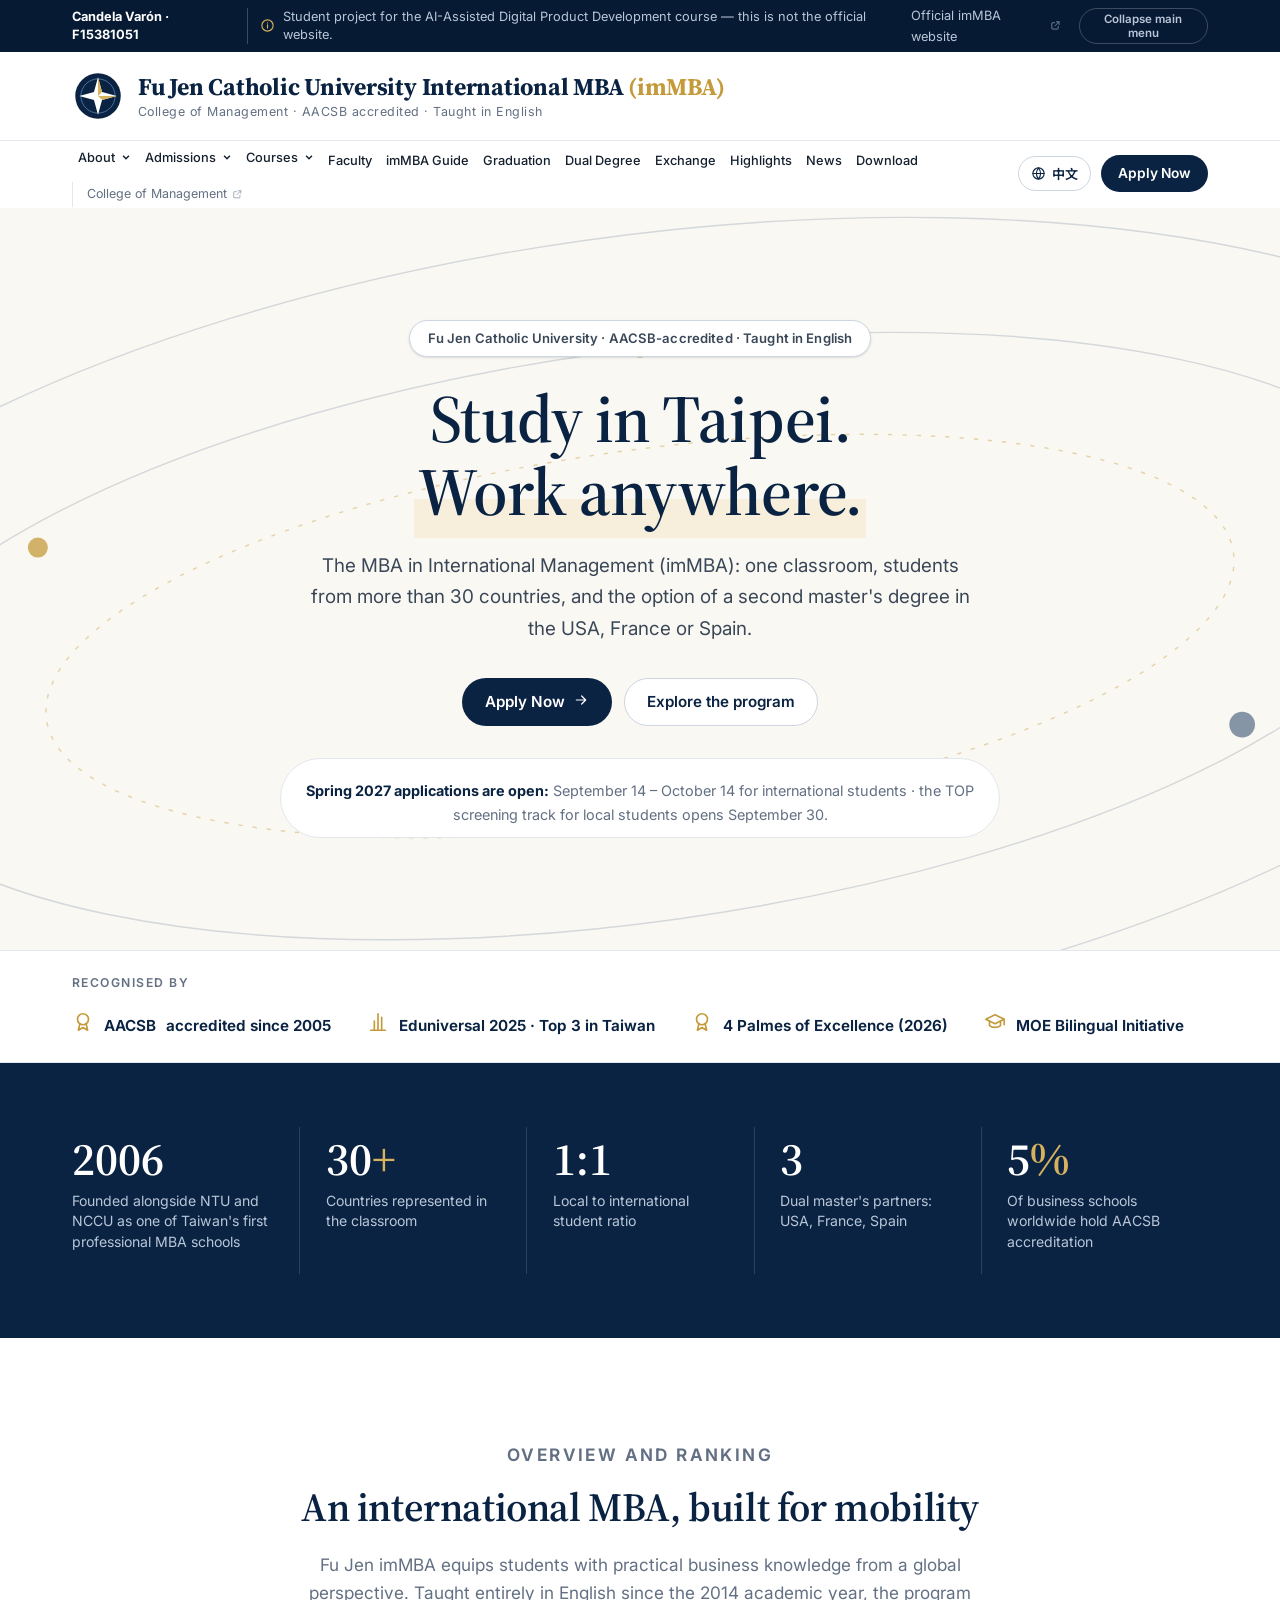
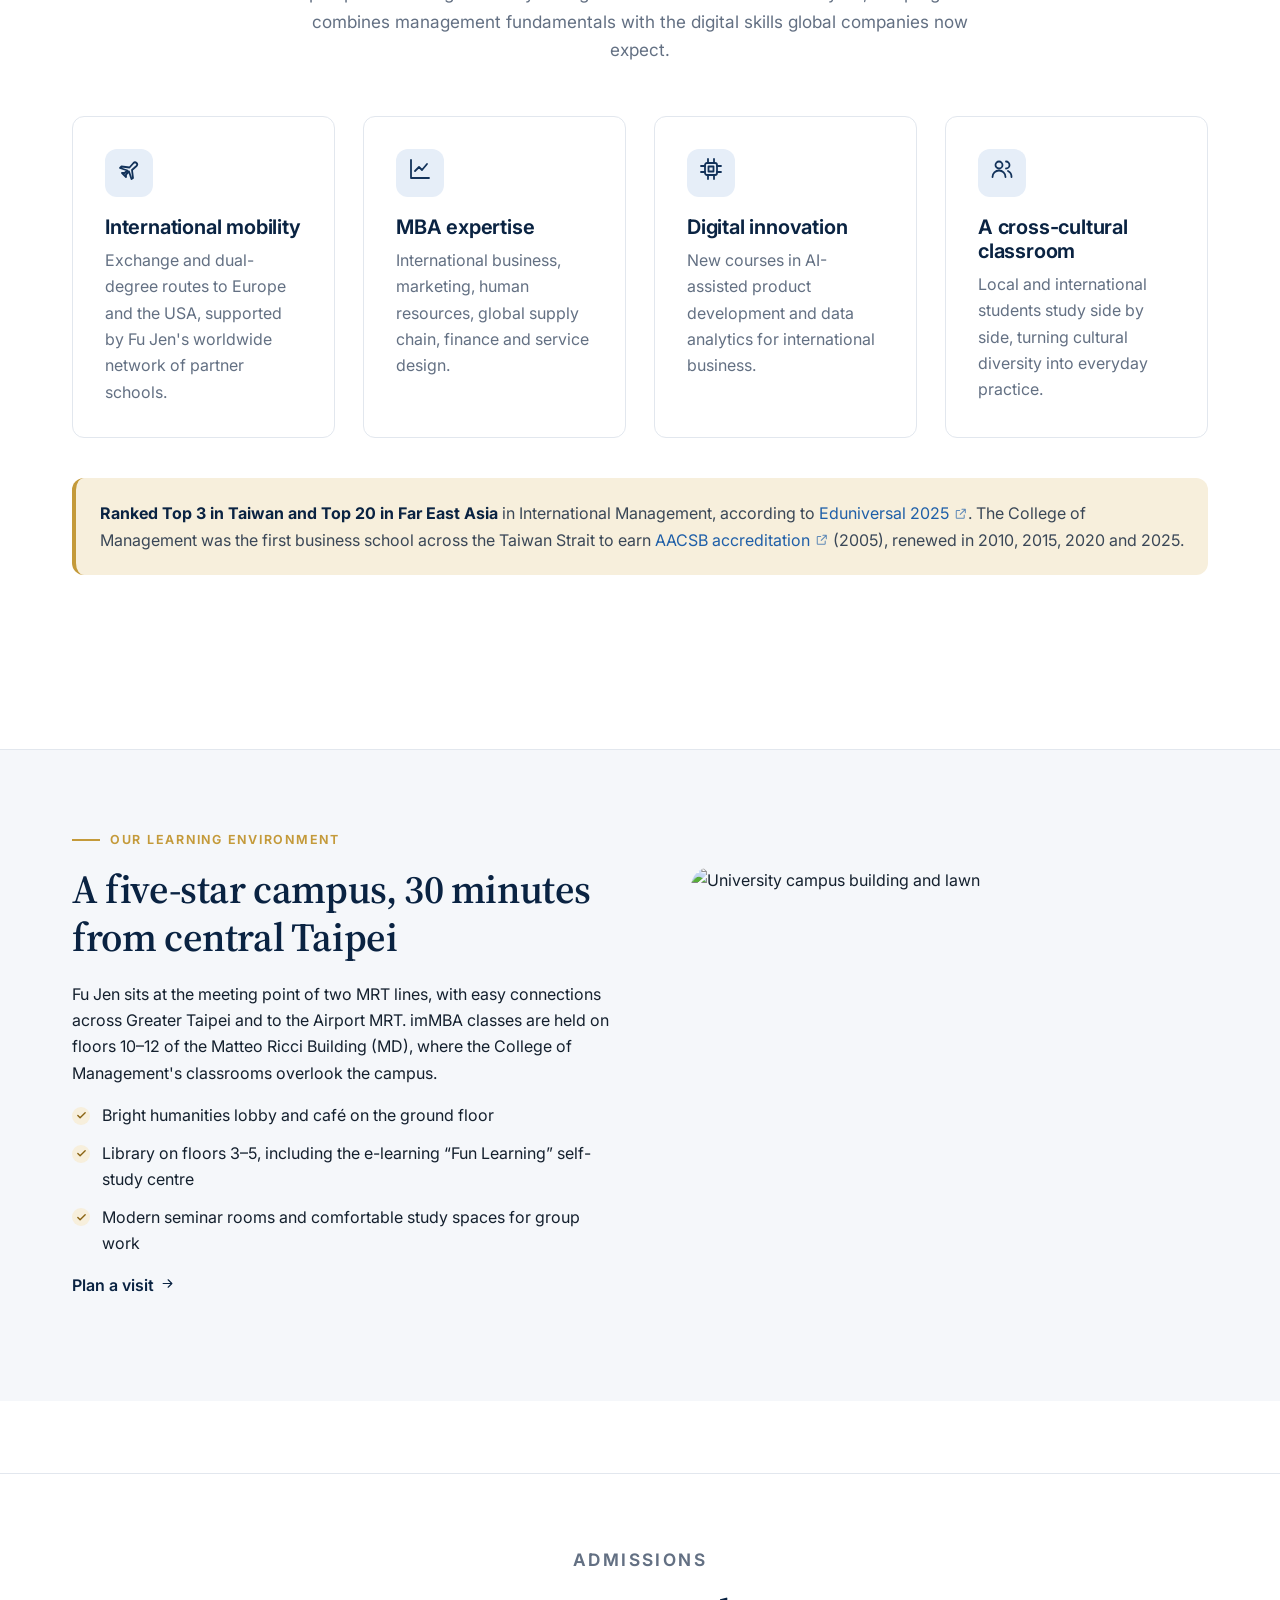
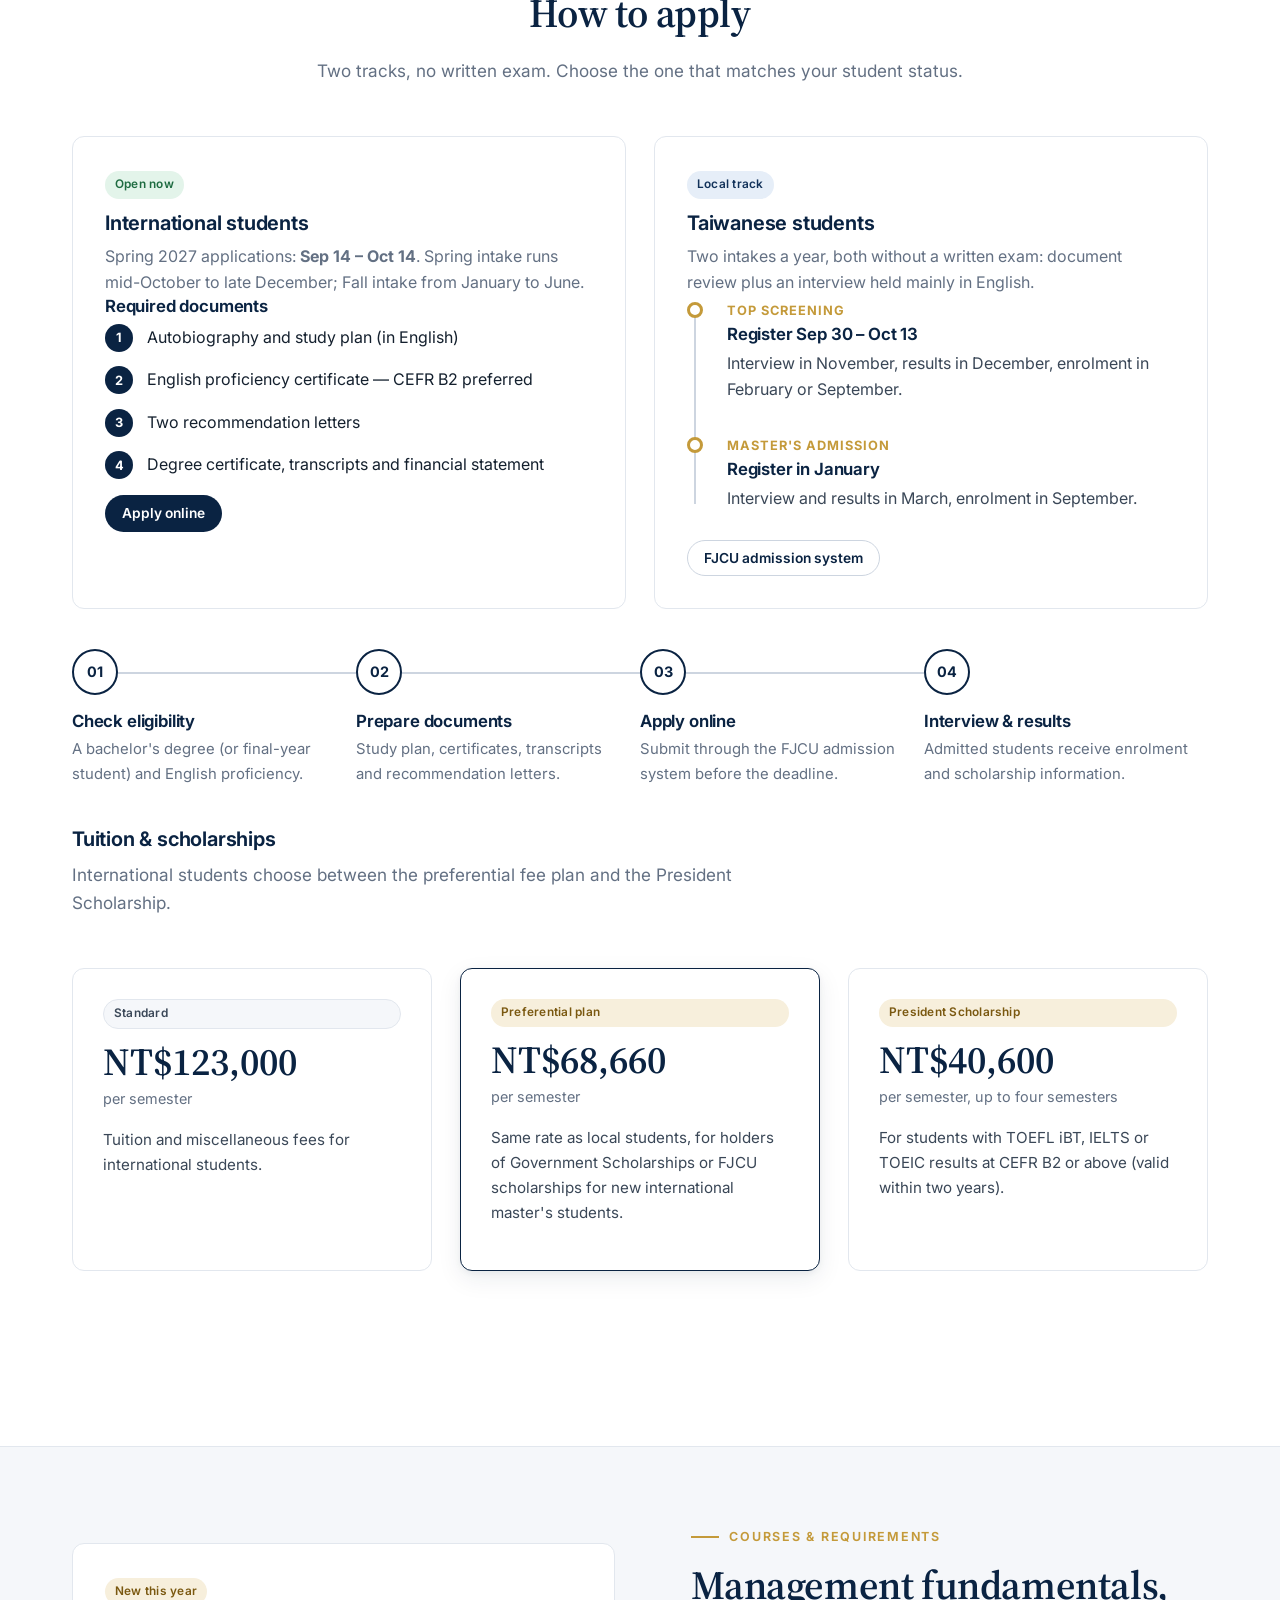
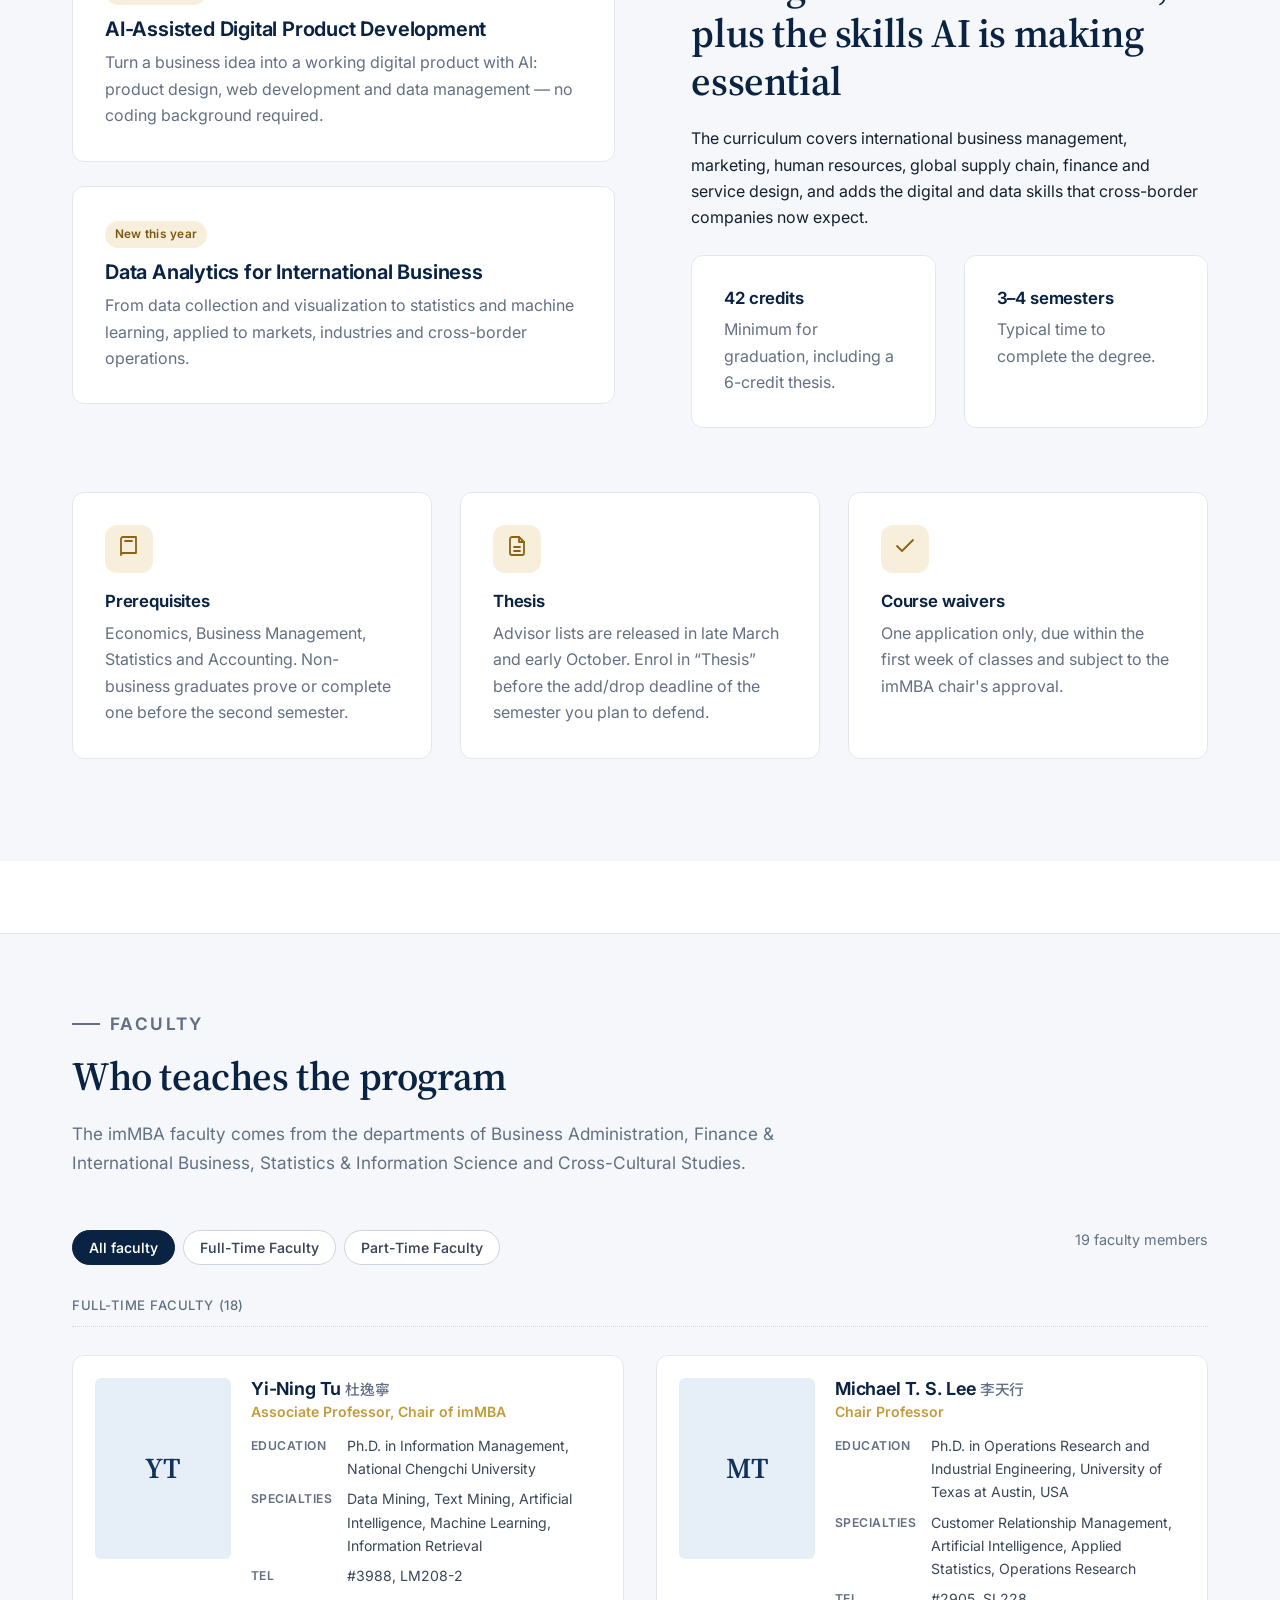
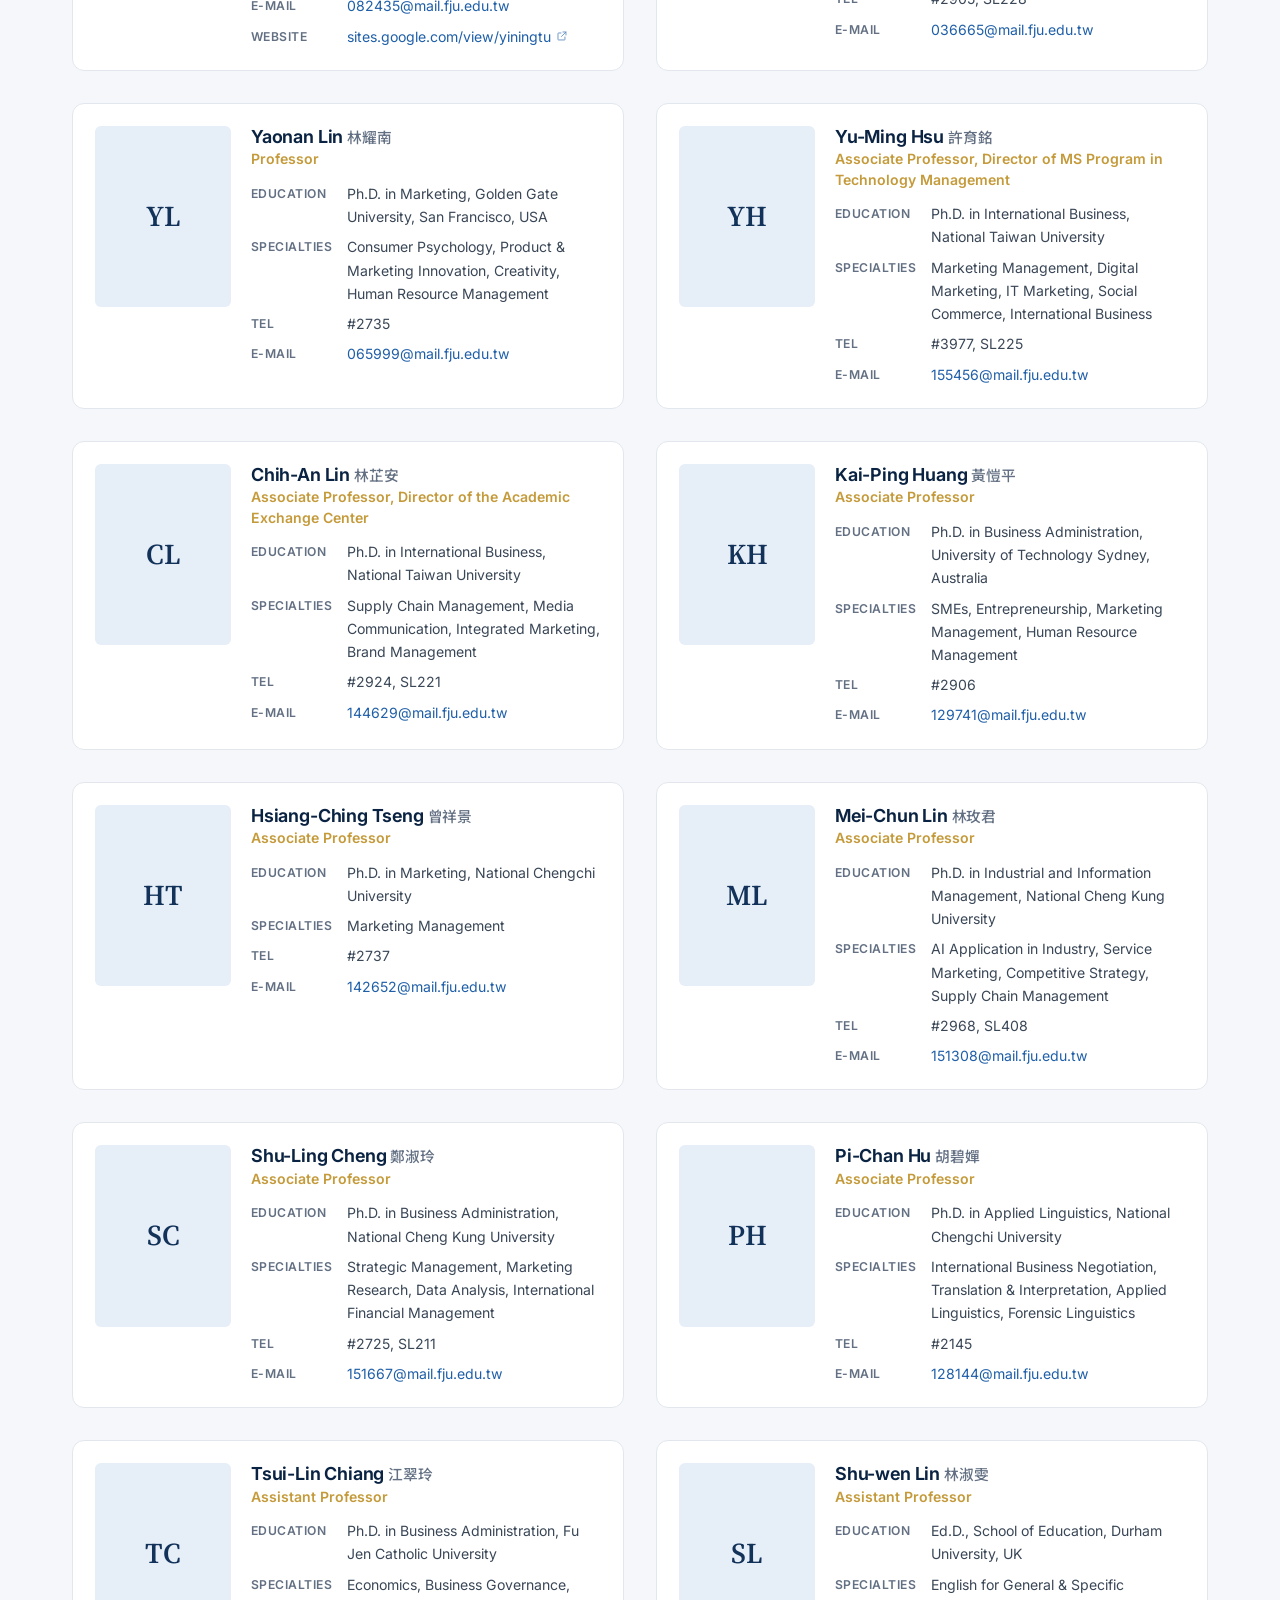
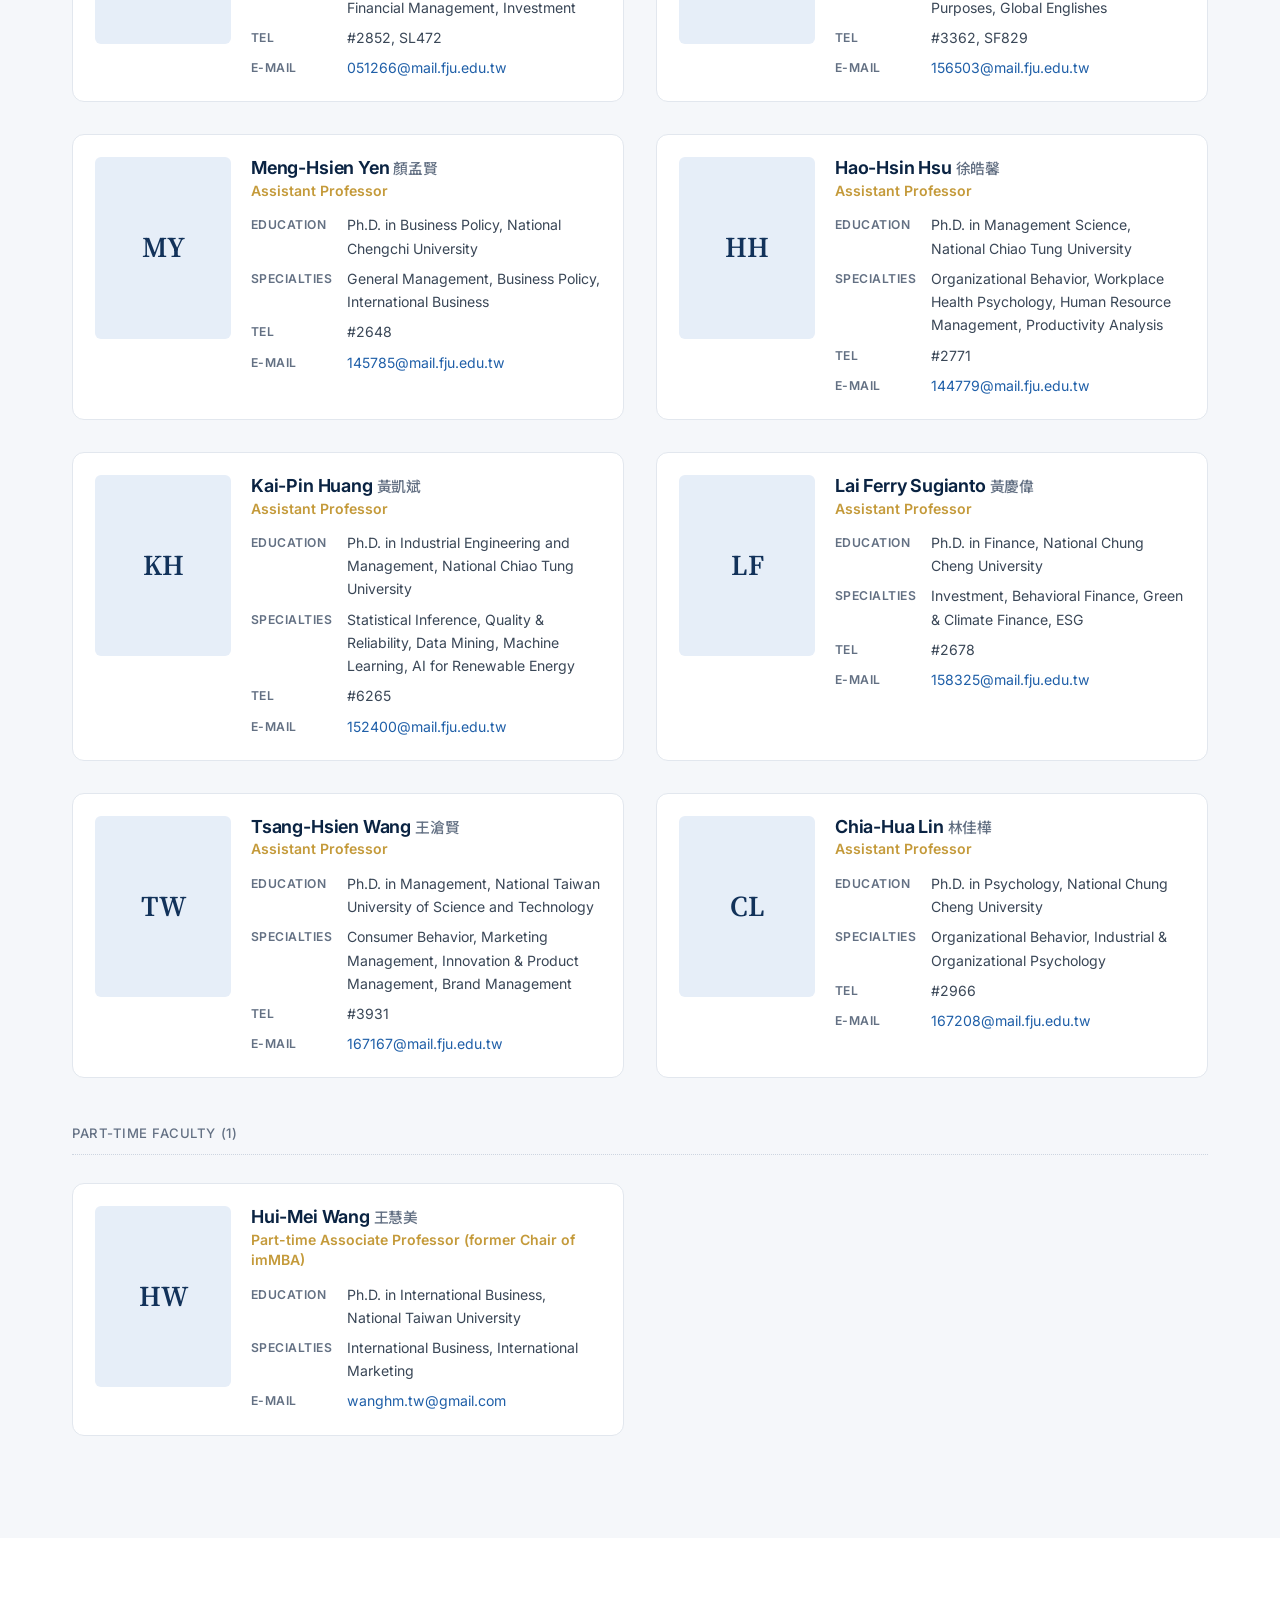
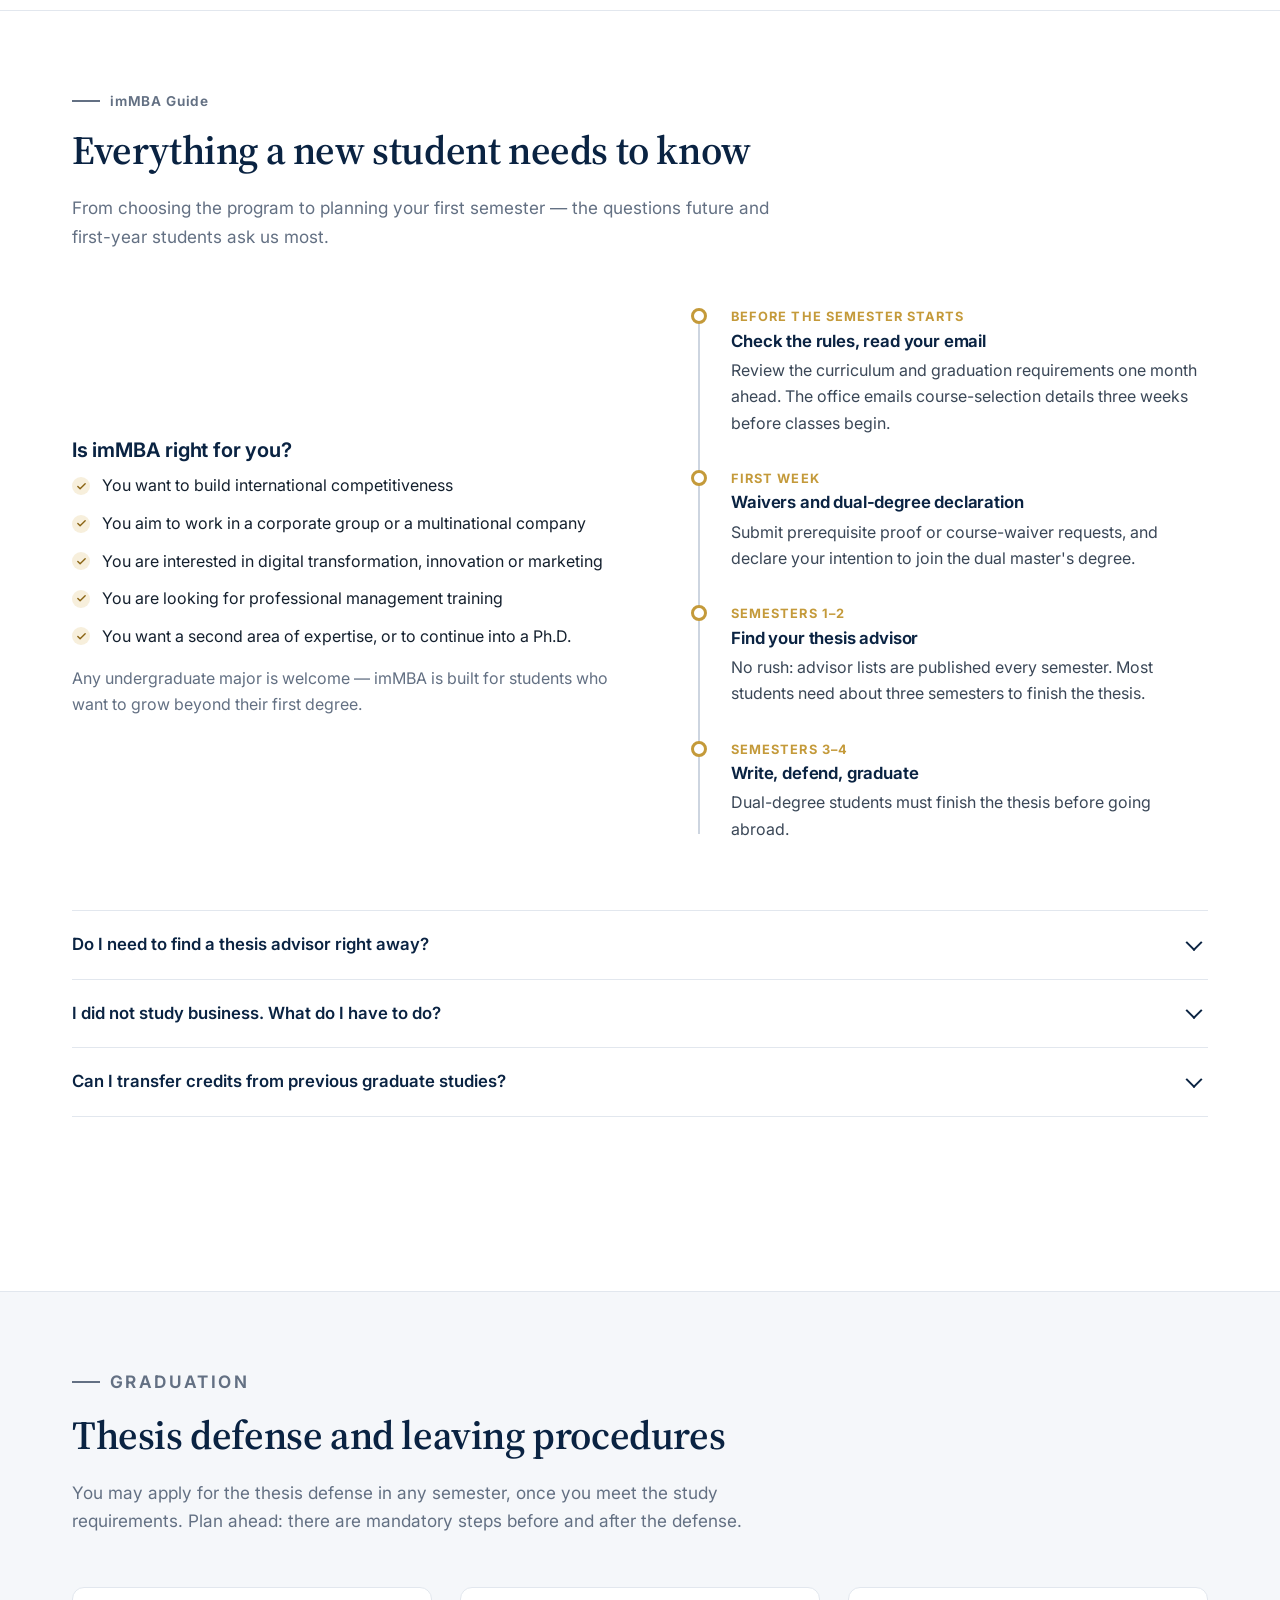
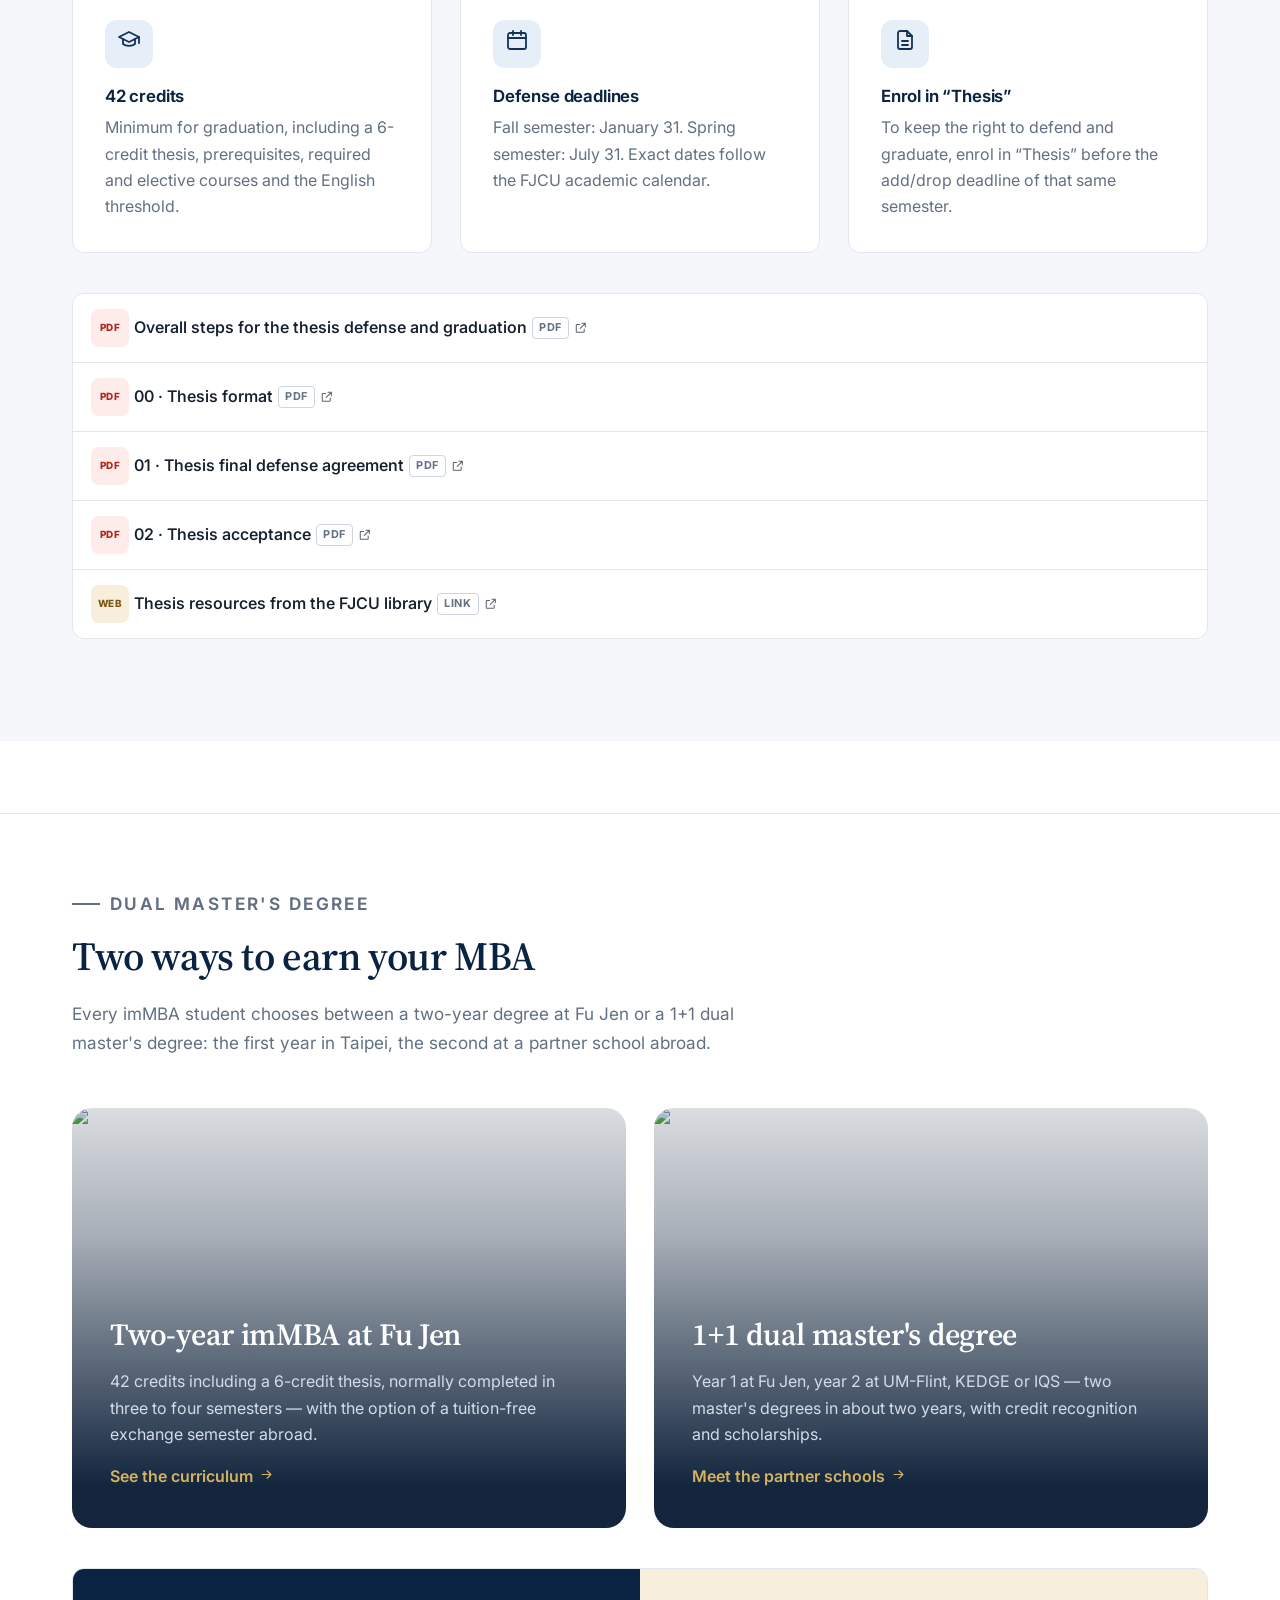
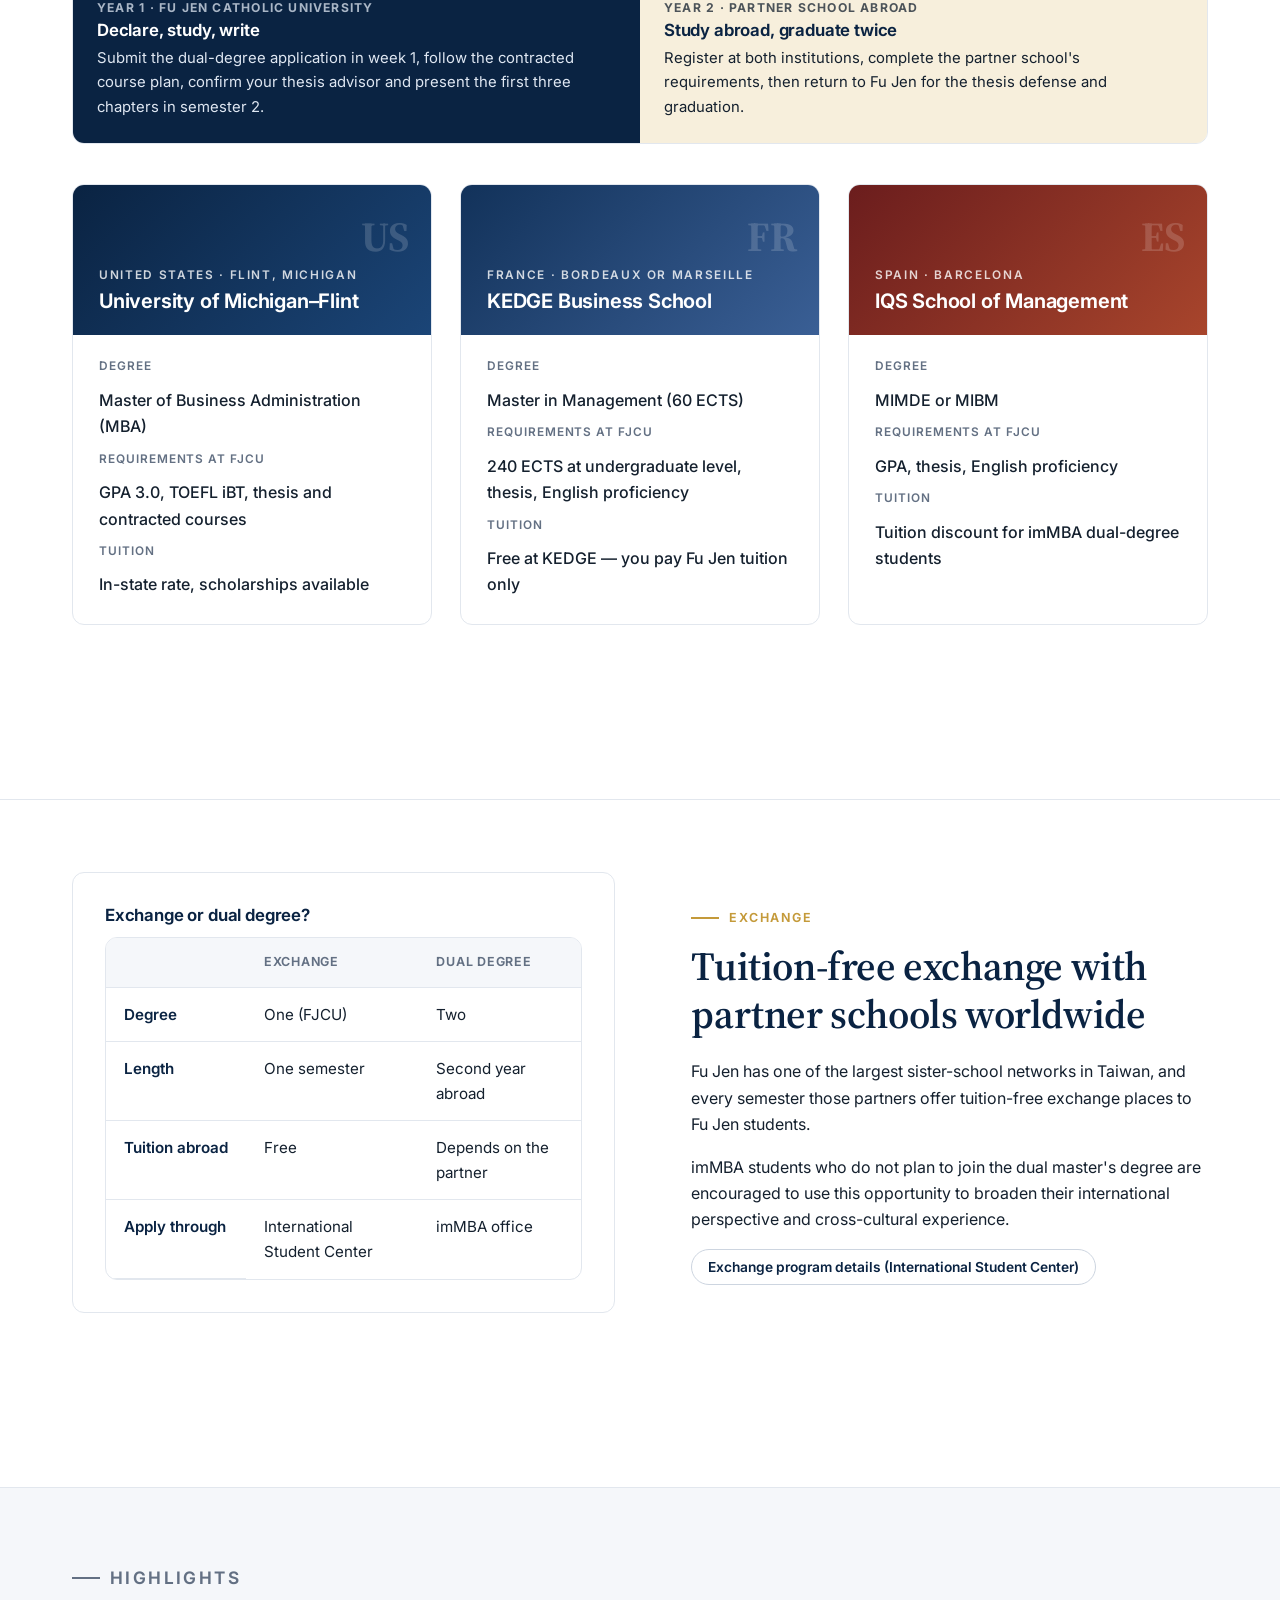
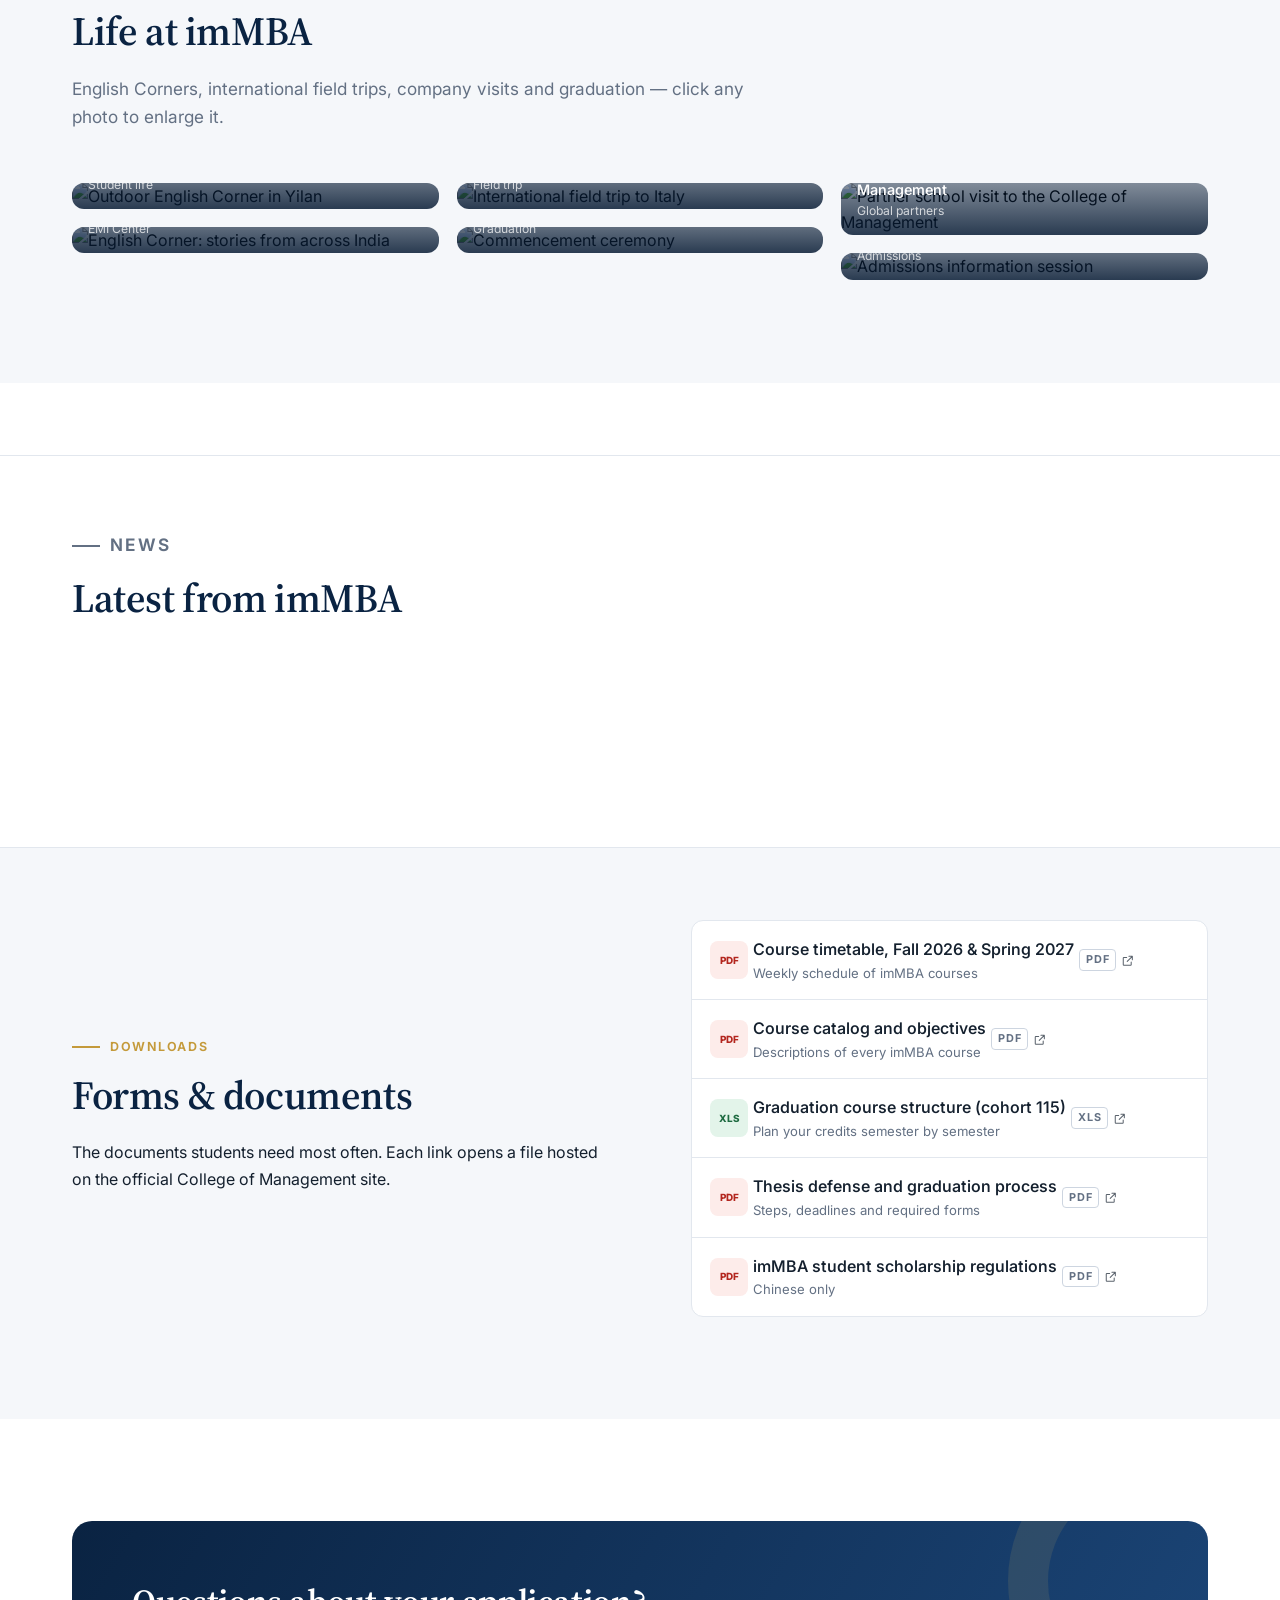
==== commit 3b6ff2ef: "Replace the lettered monogram with a compass-rose mark A symbol with no letters: a compass rose on a" ====
--- a/index.html
+++ b/index.html
@@ -12,7 +12,7 @@
 <link rel="preconnect" href="https://fonts.gstatic.com" crossorigin>
 <link href="https://fonts.googleapis.com/css2?family=Inter:wght@400;500;600;700&family=Source+Serif+4:ital,opsz,wght@0,8..60,400;0,8..60,600;1,8..60,400&family=Noto+Sans+TC:wght@400;500;700&family=Noto+Serif+TC:wght@600;700&display=swap" rel="stylesheet">
 <link rel="stylesheet" href="assets/css/styles.css">
-<link rel="icon" href="data:image/svg+xml,%3Csvg xmlns='http://www.w3.org/2000/svg' viewBox='0 0 64 64'%3E%3Crect width='64' height='64' rx='15' fill='%230a2342'/%3E%3Cg transform='rotate(-18 32 33)'%3E%3Cellipse cx='32' cy='33' rx='23' ry='9.5' fill='none' stroke='%23d6b25e' stroke-width='2.4'/%3E%3Ccircle cx='55' cy='33' r='3.4' fill='%23d6b25e'/%3E%3C/g%3E%3Ctext x='32' y='42' text-anchor='middle' font-family='Georgia,serif' font-size='27' font-weight='700' fill='white'%3Eim%3C/text%3E%3C/svg%3E">
+<link rel="icon" href="data:image/svg+xml,%3Csvg xmlns='http://www.w3.org/2000/svg' viewBox='0 0 64 64'%3E%3Ccircle cx='32' cy='32' r='30' fill='%230a2342'/%3E%3Ccircle cx='32' cy='32' r='22' fill='none' stroke='%235b7fae' stroke-width='1.2'/%3E%3Cpath d='M32 7 37.5 26.5 57 32 37.5 37.5 32 57 26.5 37.5 7 32 26.5 26.5z' fill='white'/%3E%3Cpath d='M32 32 57 32l-19.5 5.5z' fill='%23d6b25e'/%3E%3Cpath d='M32 32 32 7l5.5 19.5z' fill='%23d6b25e'/%3E%3C/svg%3E">
 </head>
 <body data-page="home" data-title-en="FJCU imMBA — MBA in International Management" data-title-zh="輔仁大學 國際經營管理碩士學位學程 imMBA">
 <script src="assets/js/layout.js"></script>
--- a/assets/css/styles.css
+++ b/assets/css/styles.css
@@ -521,7 +521,7 @@
 .site-footer a { color: #a9b8cc; }
 .site-footer a:hover { color: #fff; }
 .footer-brand .brand { color: #fff; margin-bottom: 18px; }
-.footer-brand .brand-mark { background: #fff; color: var(--navy-800); }
+.footer-brand .brand-mark { background: none; }
 .footer-brand .brand-sub { color: #8497b0; }
 .footer-brand p { max-width: 340px; }
 .footer-contact li { display: flex; gap: 10px; }
@@ -660,7 +660,7 @@
 .brandbar { background: #fff; border-bottom: 1px solid var(--line); }
 .brandbar .container { padding-block: 18px; }
 .brandbar .brand { gap: 14px; }
-.brand-mark { width: 52px; height: 52px; border-radius: 13px; flex-shrink: 0; background: none; }
+.brand-mark { width: 52px; height: 52px; border-radius: 50%; flex-shrink: 0; background: none; }
 .brand-mark::after { display: none; }
 .brand-name { font-size: clamp(1.05rem, 2.2vw, 1.5rem); line-height: 1.2; }
 .brand-abbr { color: var(--gold-500); }
@@ -733,3 +733,6 @@
   .teacher { grid-template-columns: 104px minmax(0, 1fr); gap: 16px; padding: 18px; }
   .teacher-info li { grid-template-columns: 1fr; gap: 1px; }
 }
+/* The compass-rose mark is a circle, so it needs no square plate. */
+.brand-mark { border-radius: 50%; background: none; }
+.brand-mark::after { display: none; }
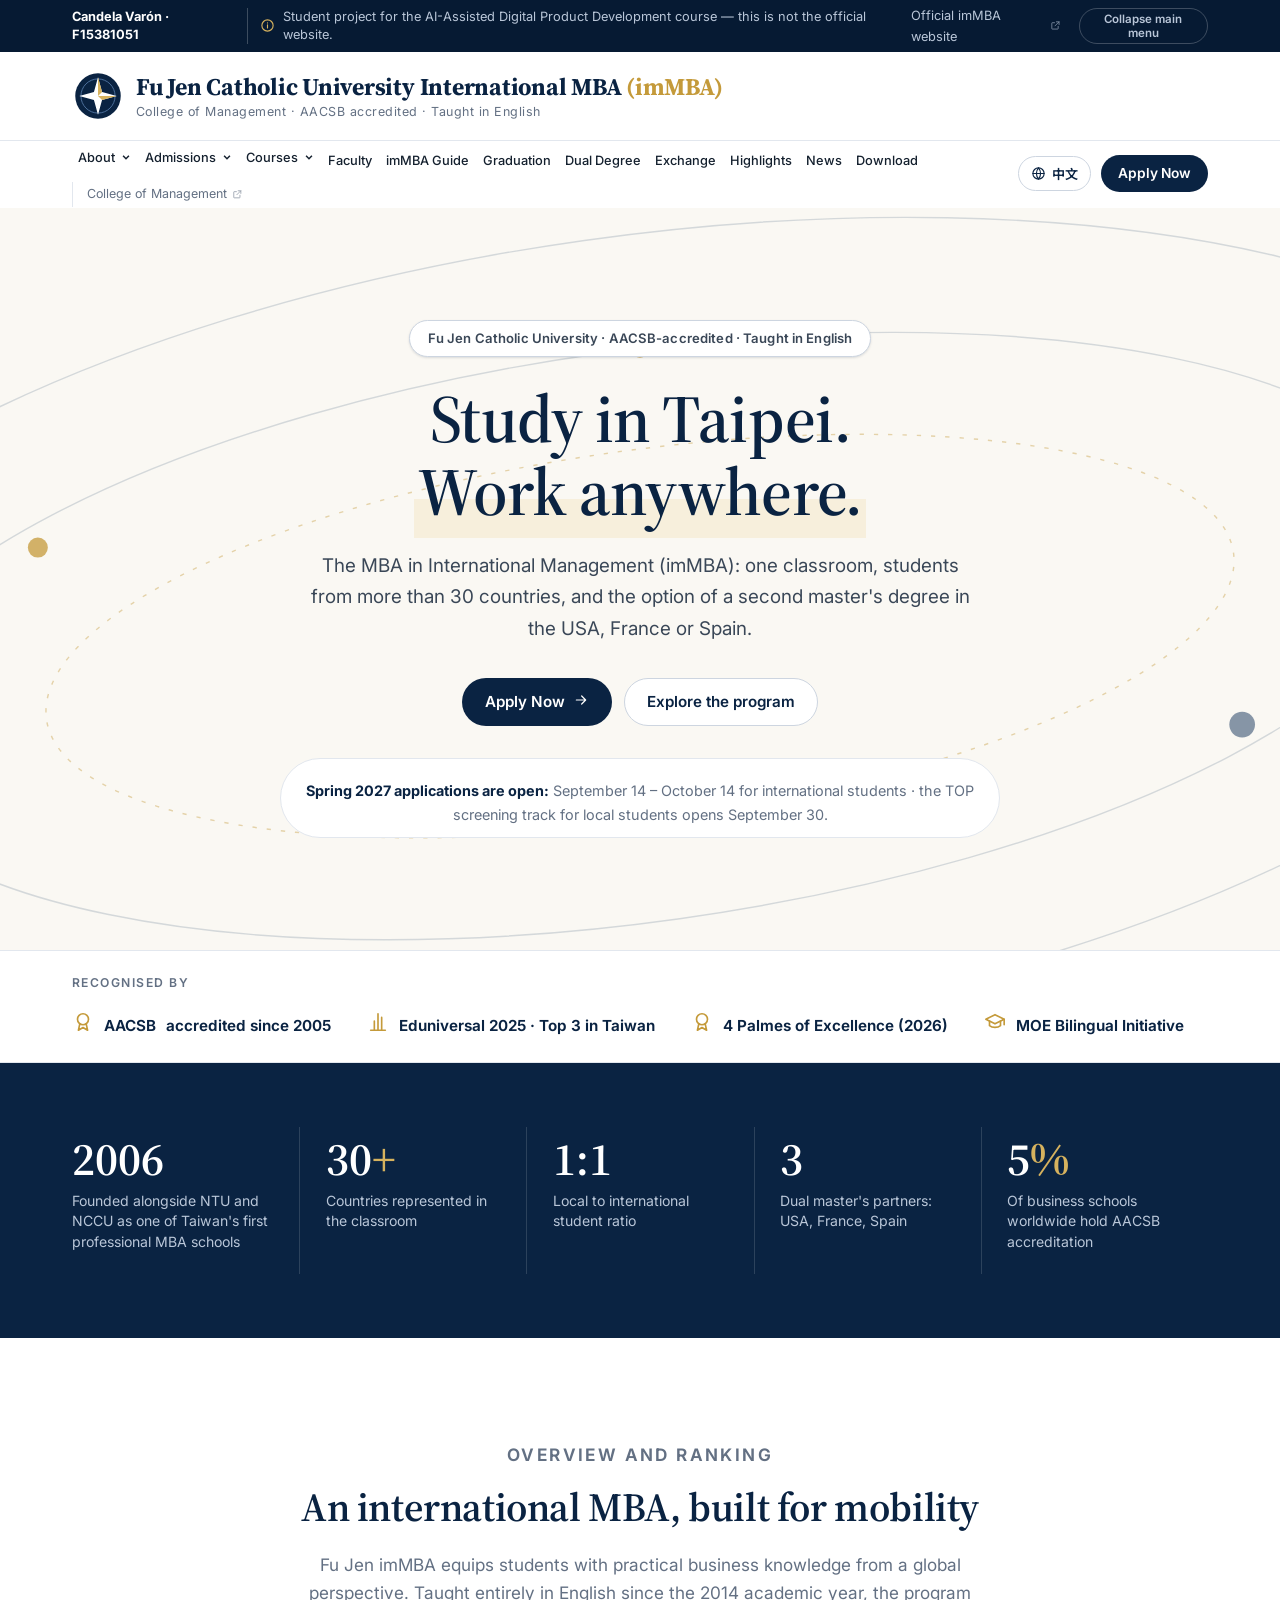
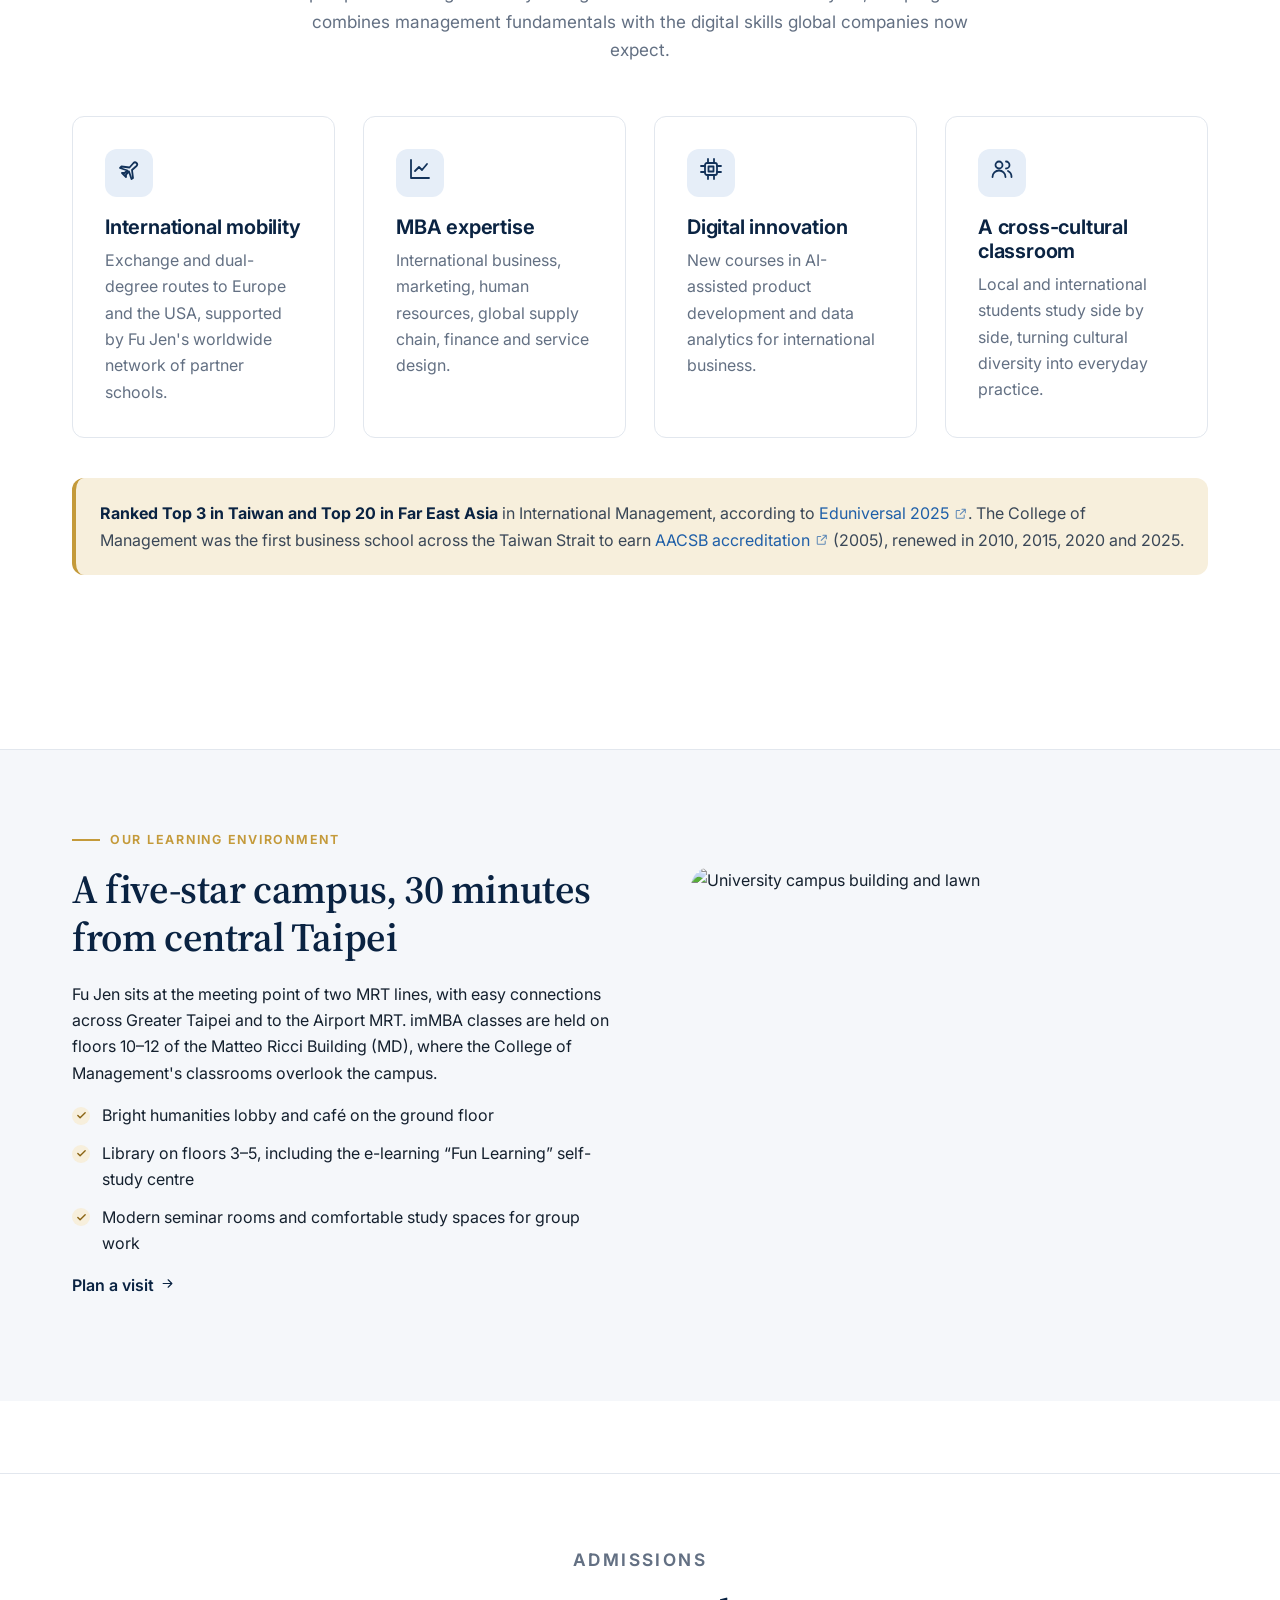
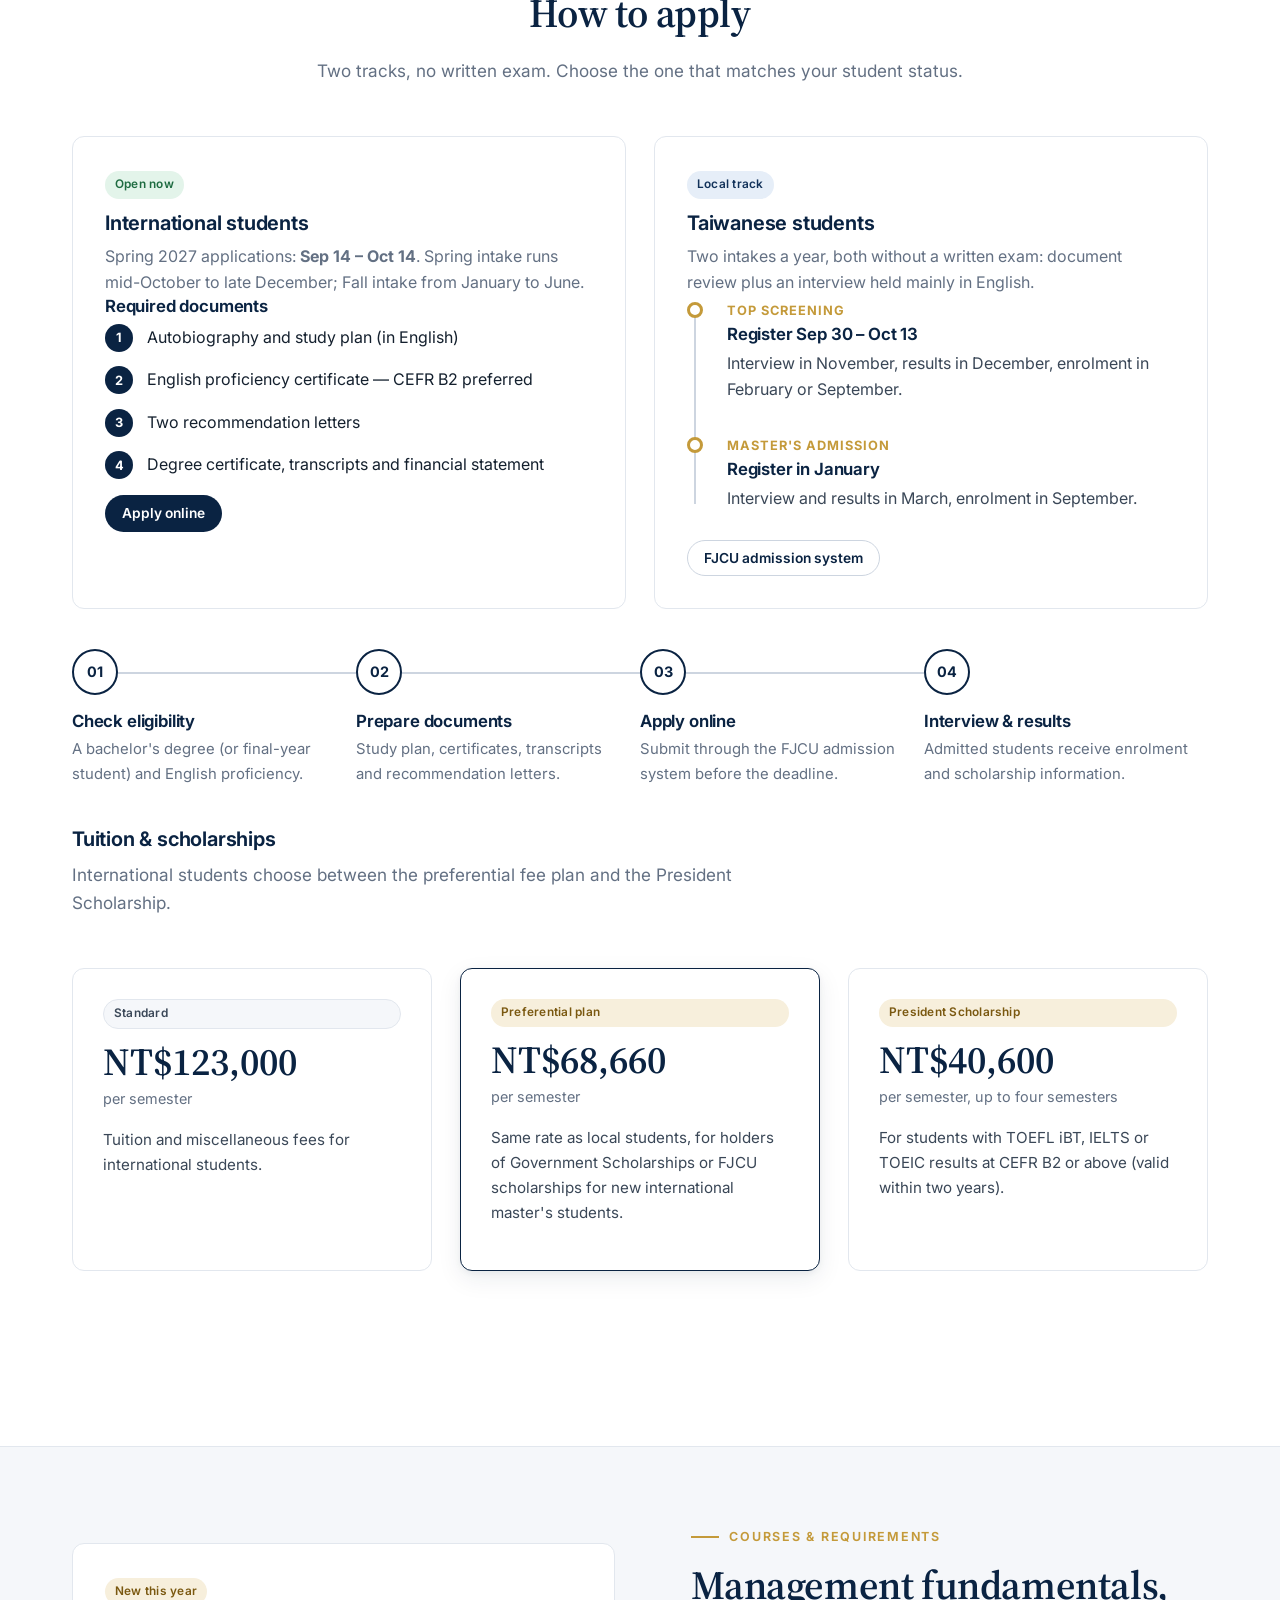
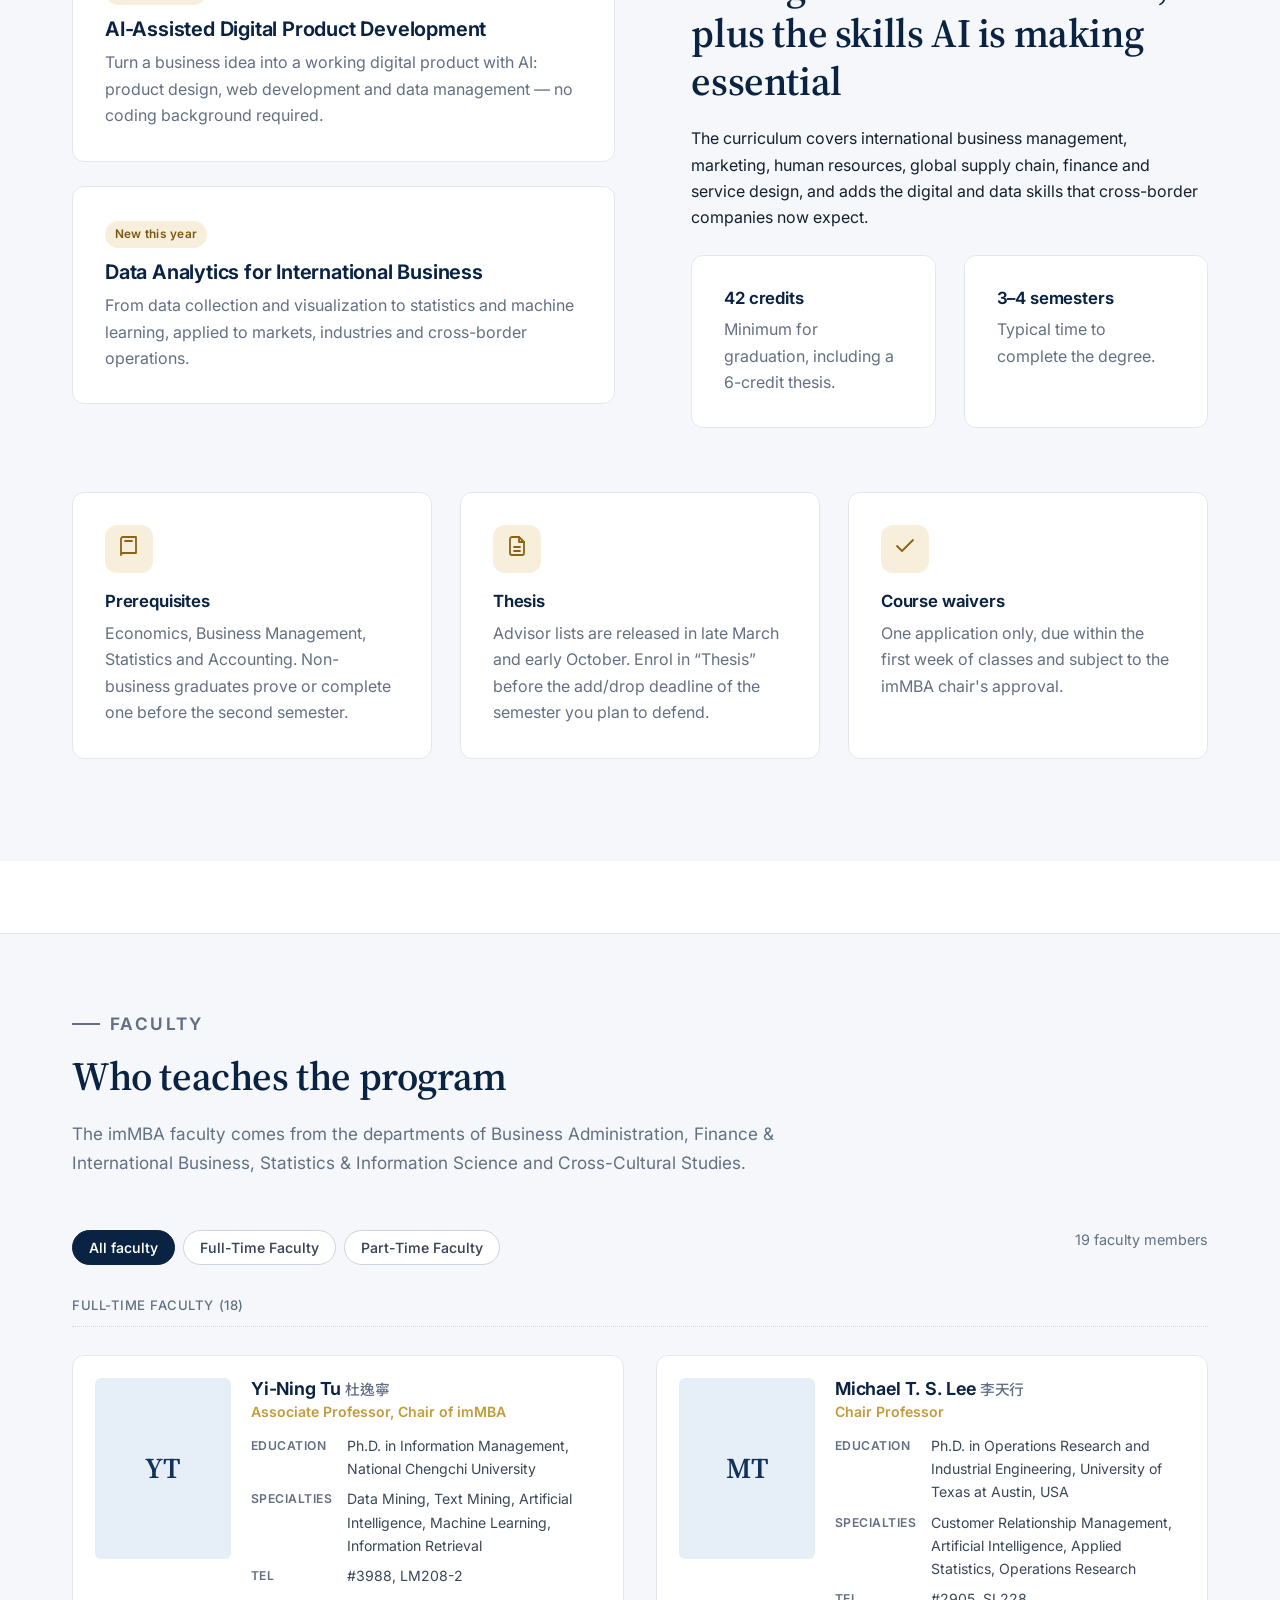
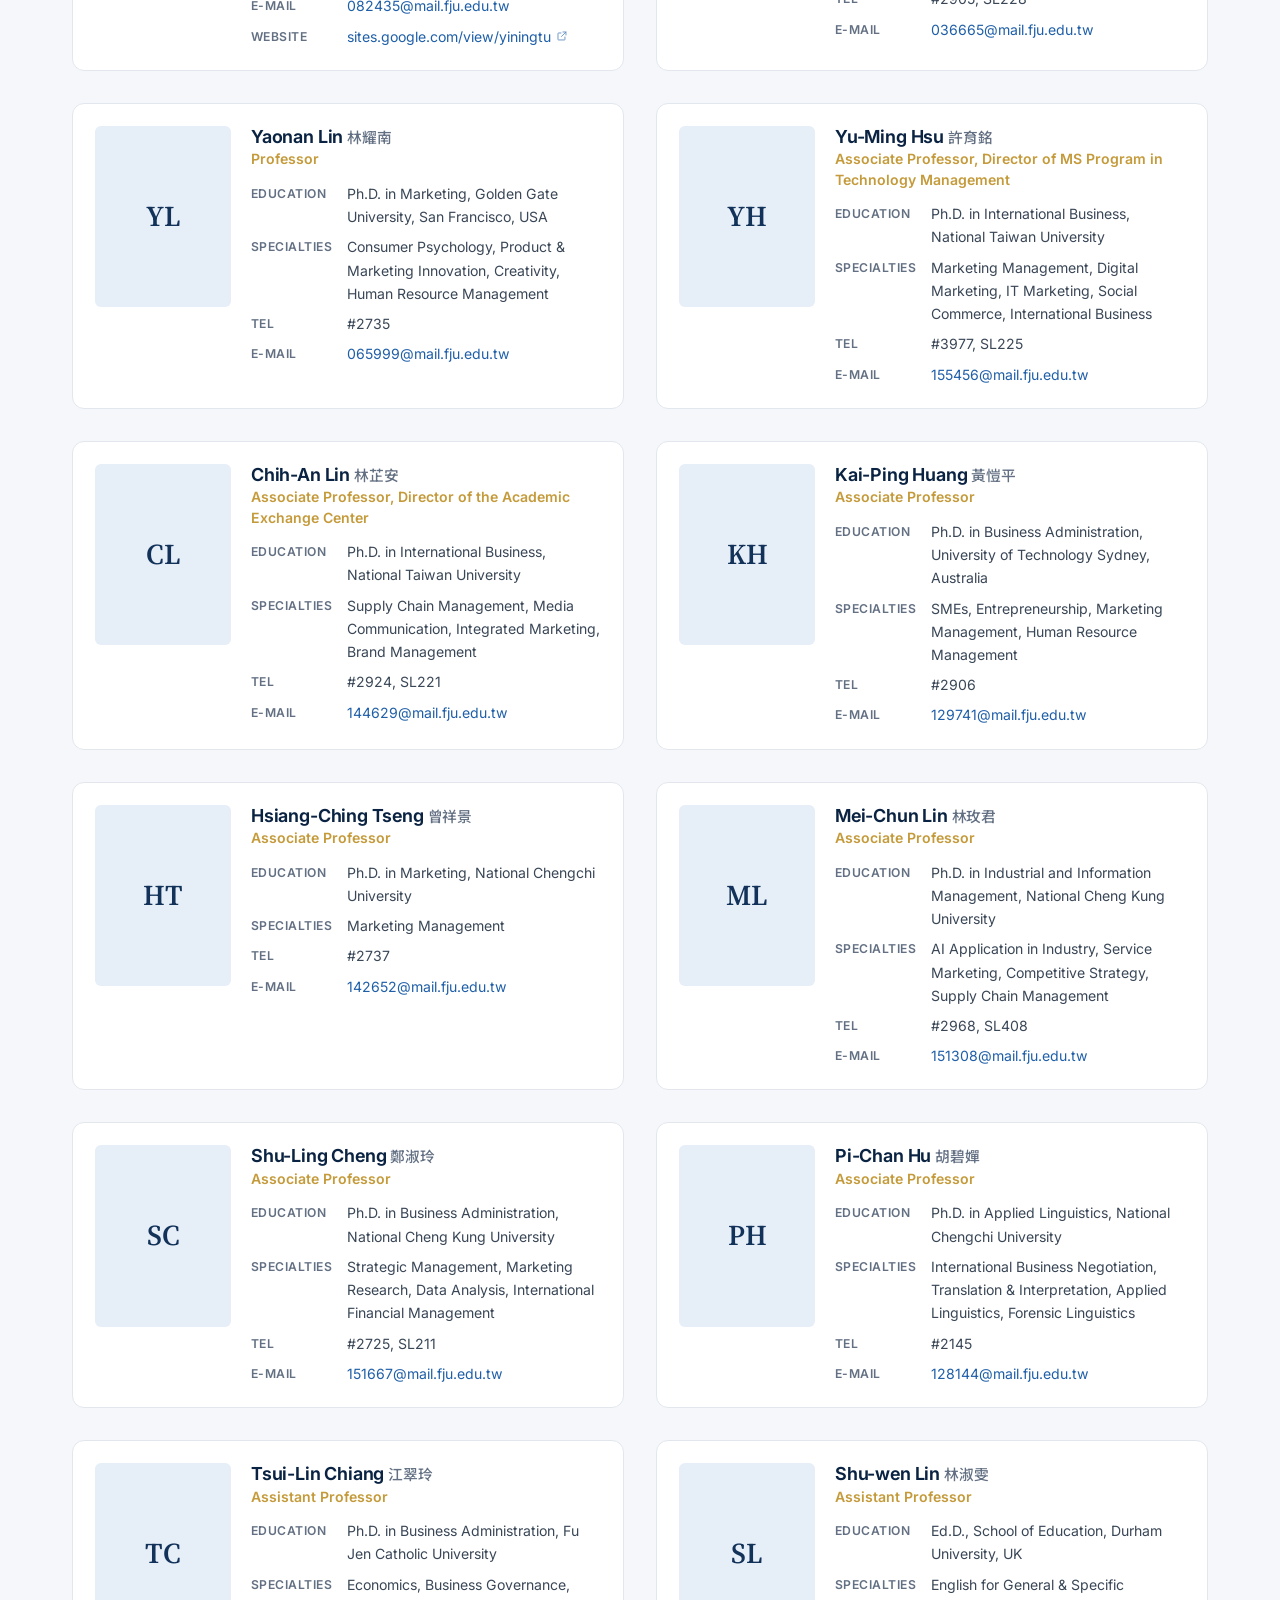
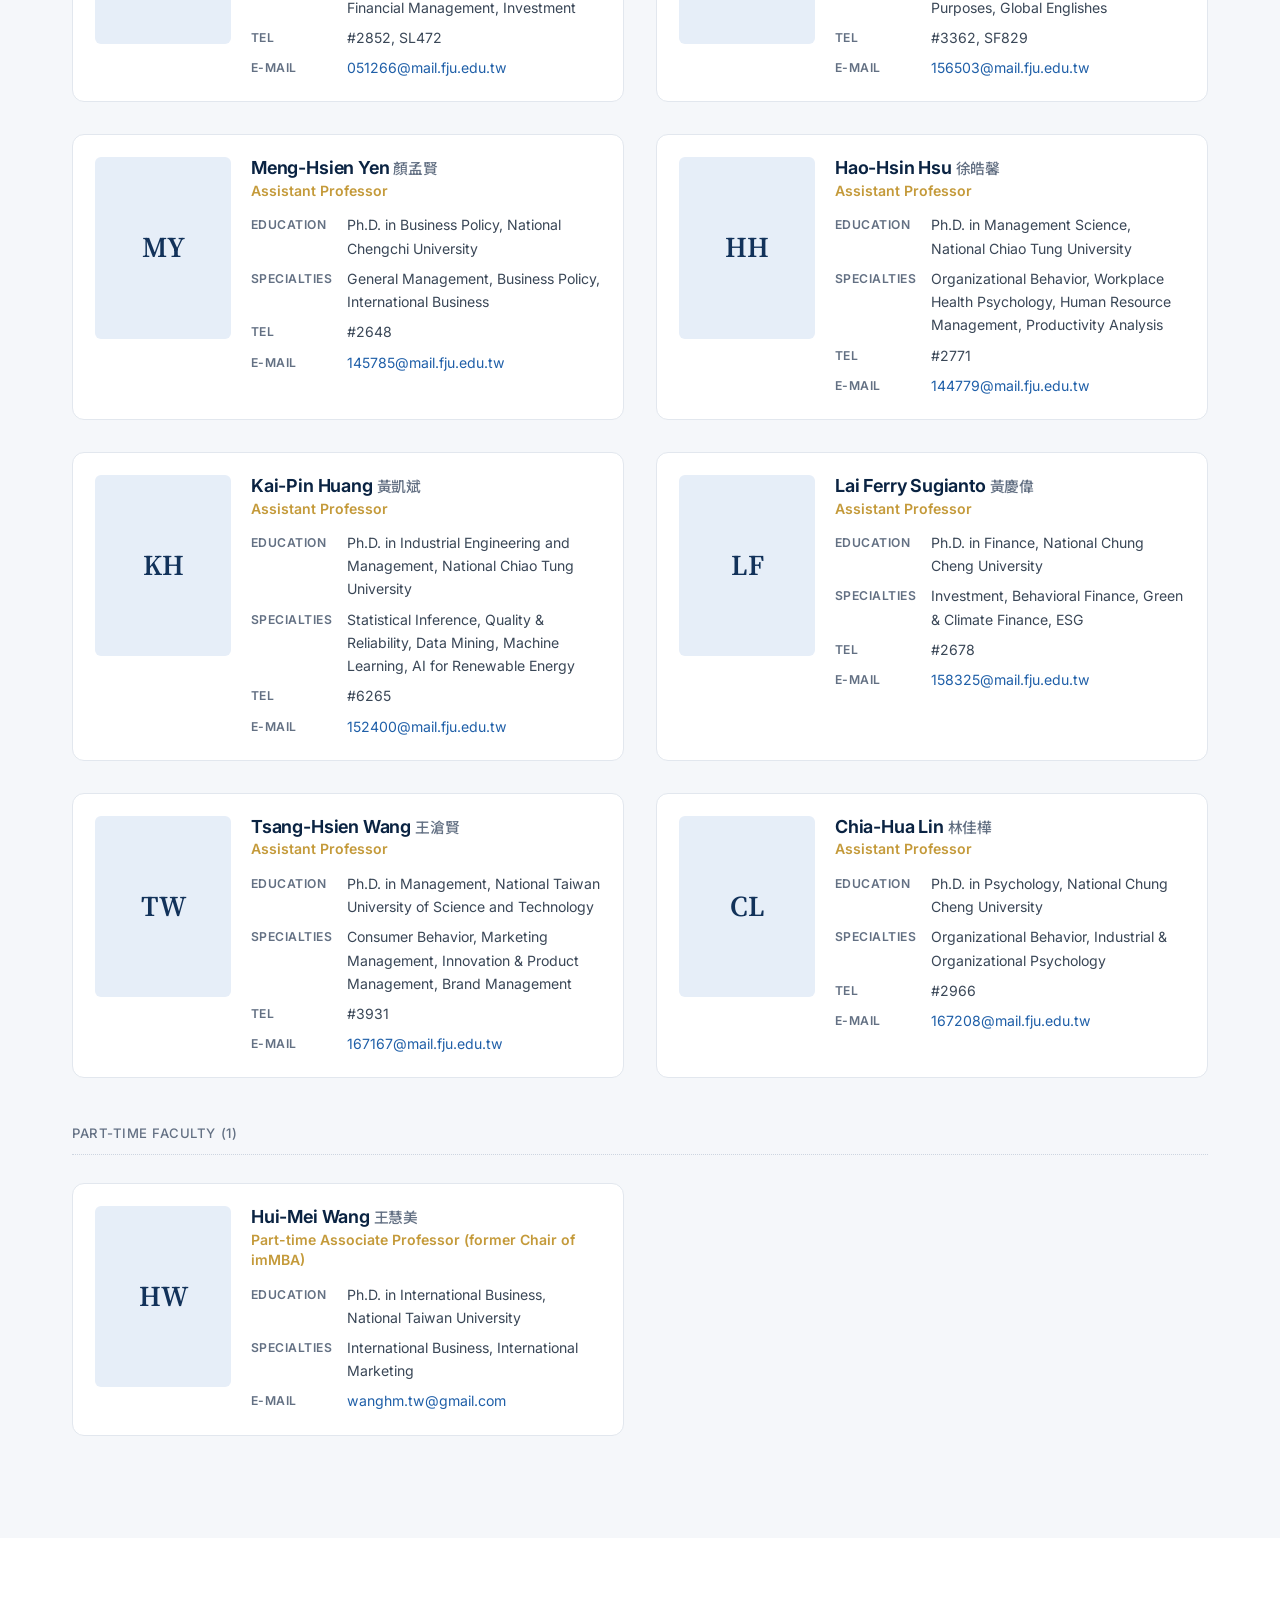
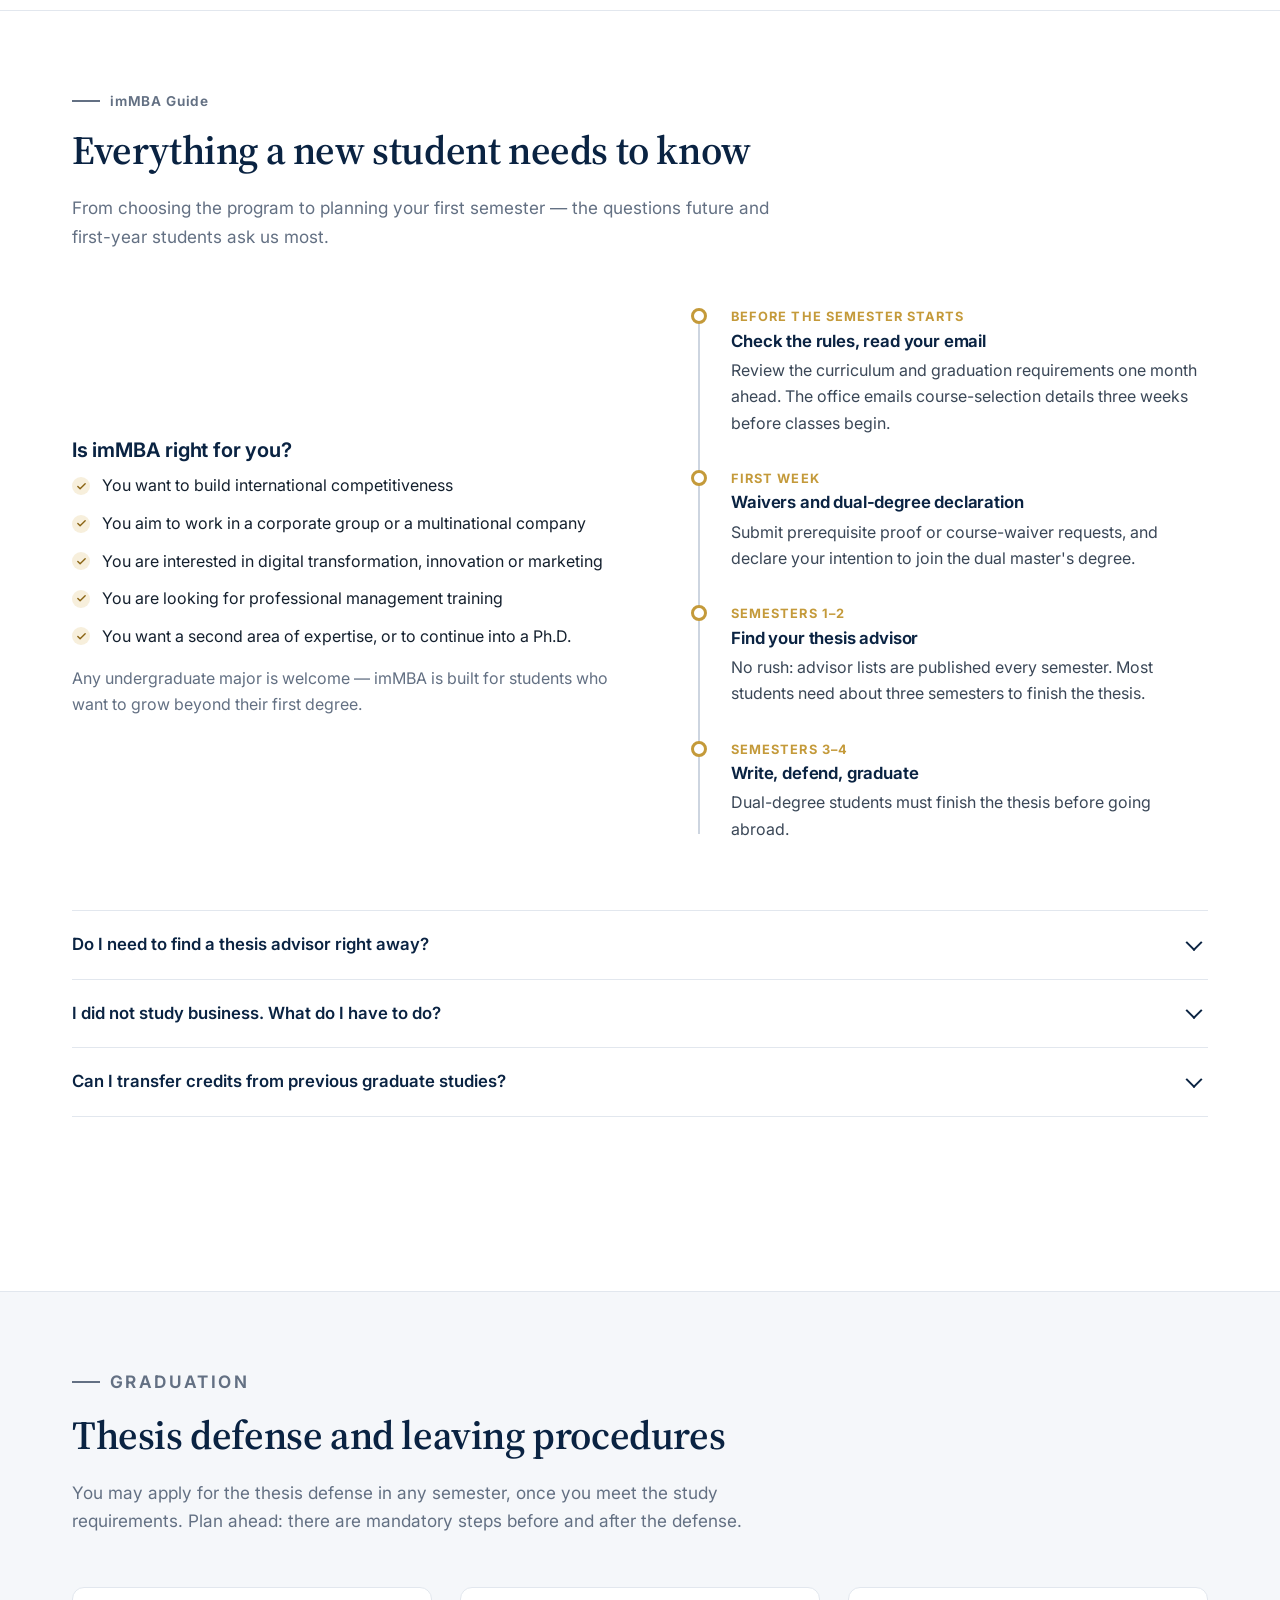
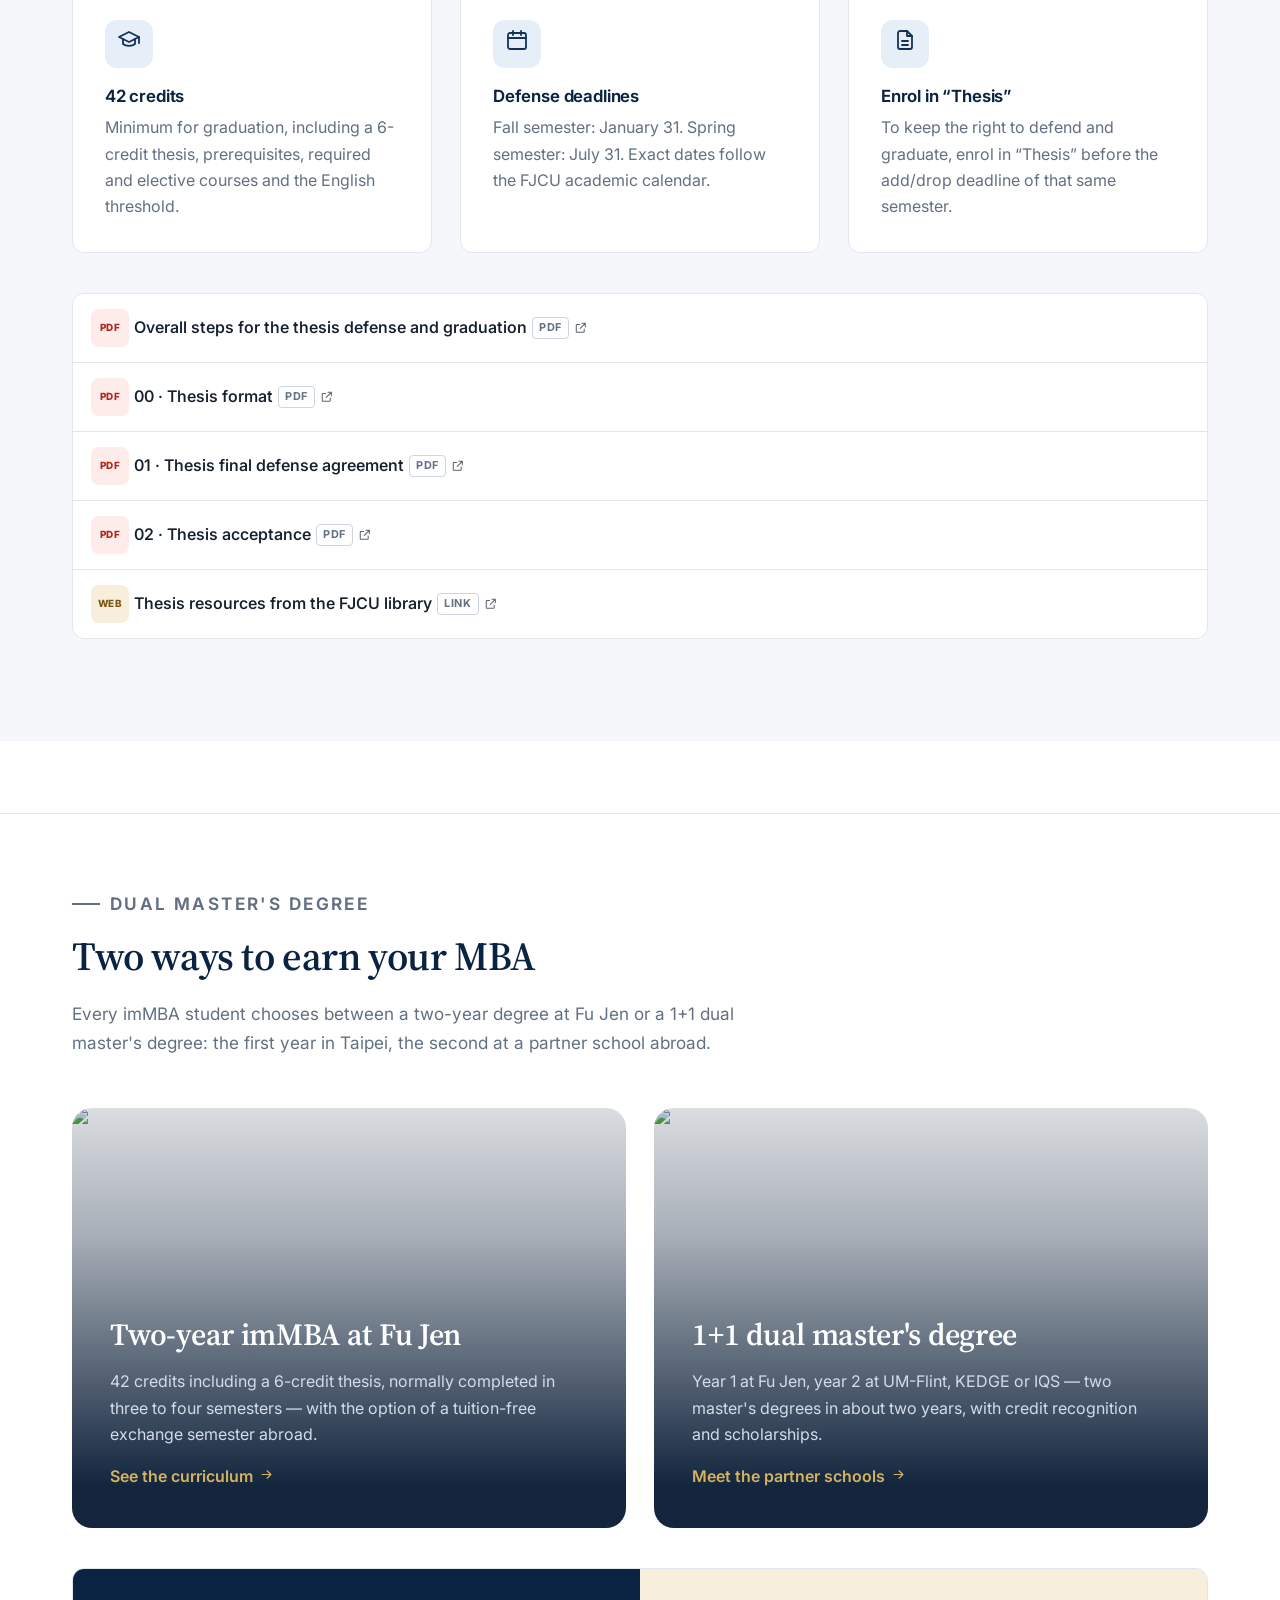
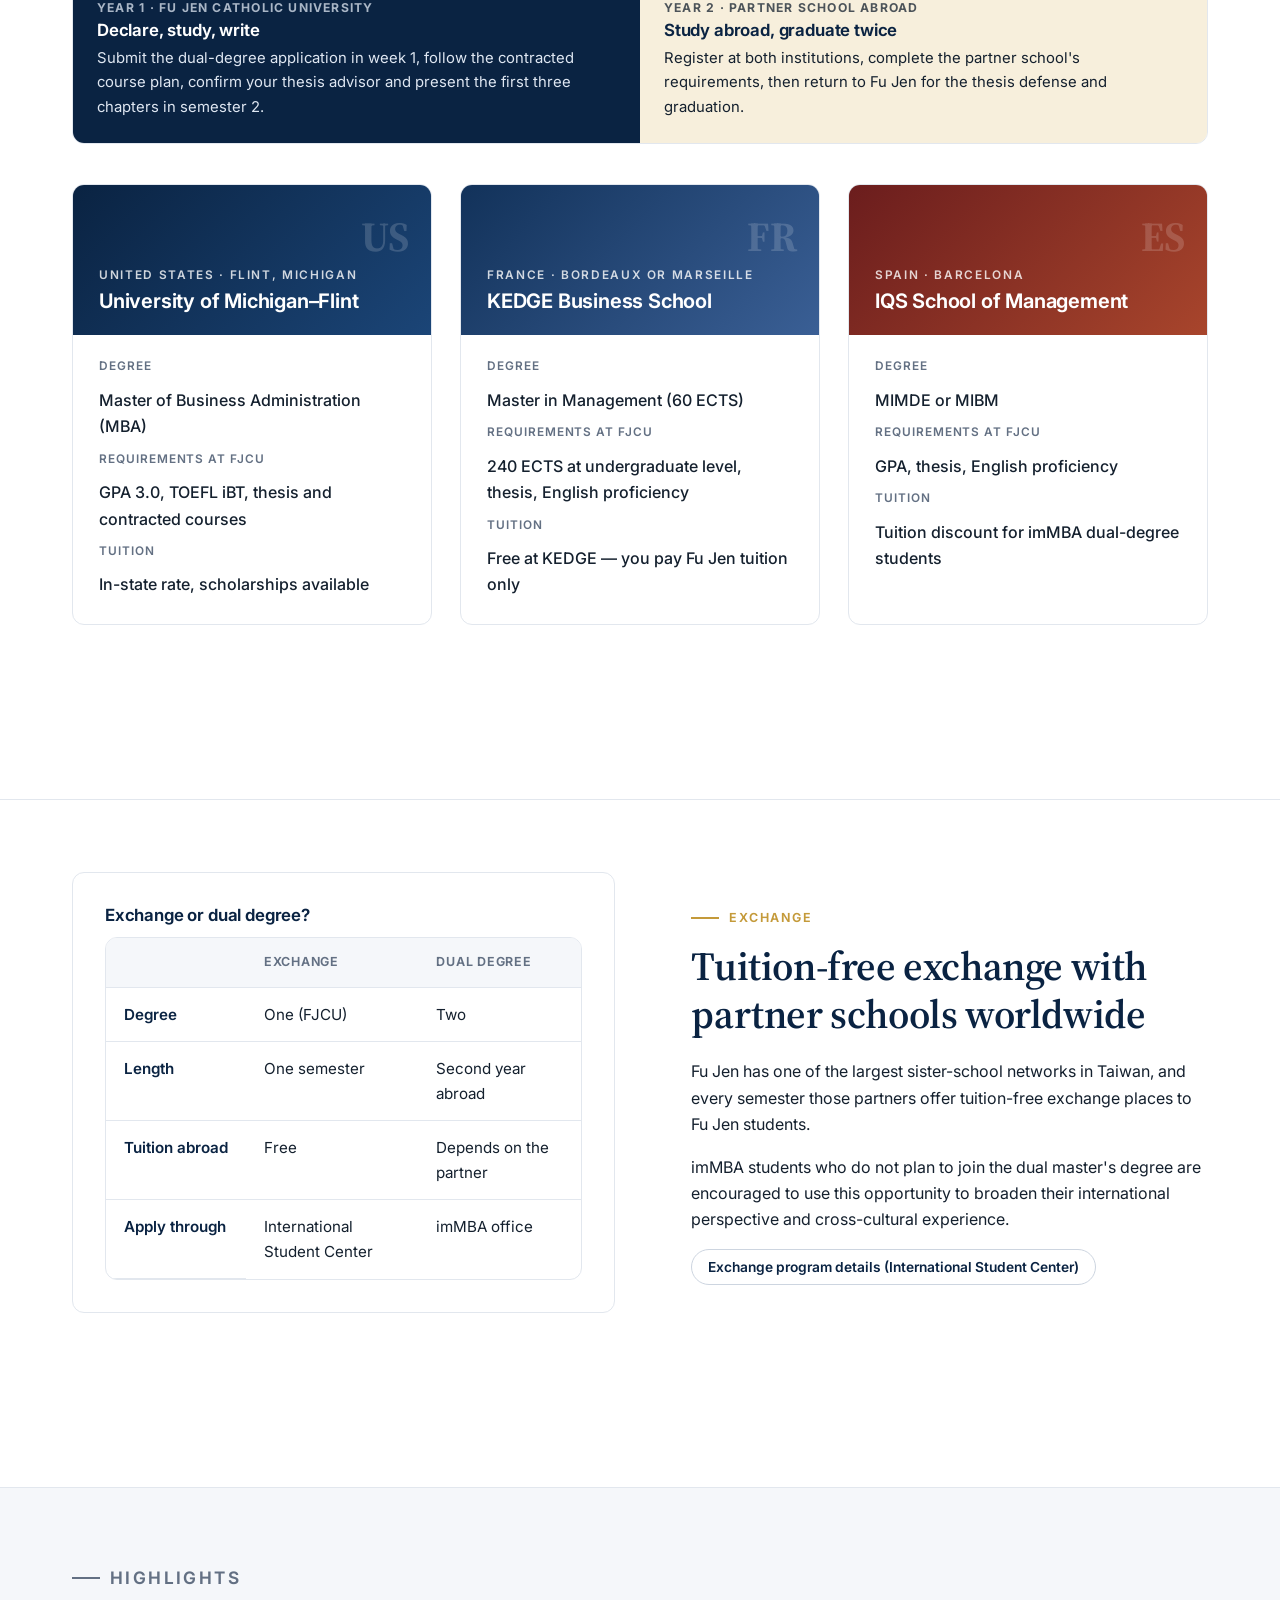
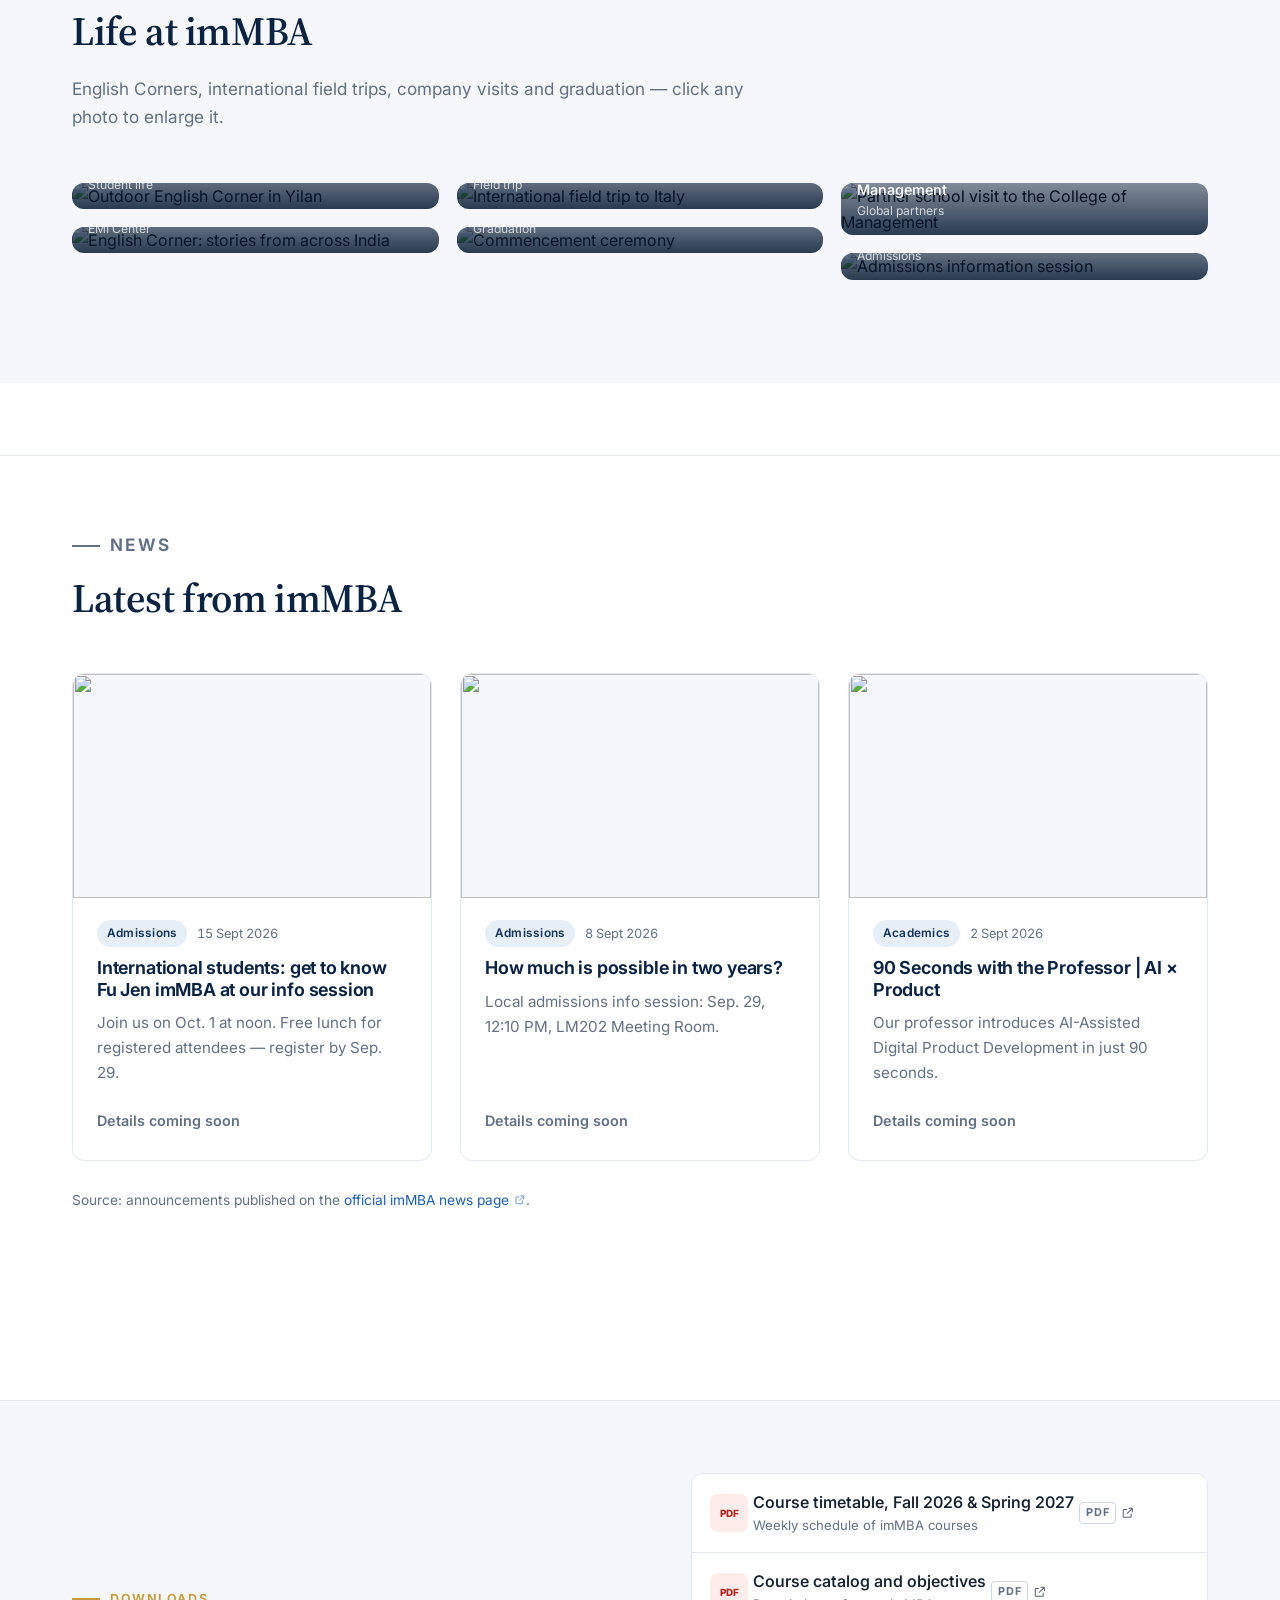
==== commit 743cd655: "Add About/Admissions/Curriculum pages and the AdminNews back office Class #5: - about.html, admissio" ====
--- a/index.html
+++ b/index.html
@@ -486,6 +486,10 @@
         <h2><span lang="en">Latest from imMBA</span><span lang="zh-Hant">國際經管近期動態</span></h2>
       </div>
       <div class="grid grid-3" id="news-grid"></div>
+      <p class="source-note reveal">
+        <span lang="en">Source: announcements published on the <a href="https://www.management.fju.edu.tw/esubweb/immbaengindex/news.php" target="_blank" rel="noopener">official imMBA news page</a>.</span>
+        <span lang="zh-Hant">資料來源：<a href="https://www.management.fju.edu.tw/subweb/immba/news.php" target="_blank" rel="noopener">國際經管官方網站公告</a>。</span>
+      </p>
     </div>
   </section>
 
@@ -614,6 +618,33 @@
     renderFaculty(btn.getAttribute("data-filter"));
   });
 
+  /* Announcements: date, title, summary and a "View details" link,
+     read from Supabase (falls back to assets/js/data/news.js). */
+  var CATEGORY = window.NEWS_CATEGORIES || {};
+  function fmtDate(d, lang) {
+    var date = new Date(d + "T00:00:00");
+    return date.toLocaleDateString(lang === "zh" ? "zh-TW" : "en-GB",
+      { year: "numeric", month: "short", day: "numeric" });
+  }
+
+  window.DB.listNews(3).then(function (res) {
+    document.getElementById("news-grid").innerHTML = res.rows.map(function (n) {
+      var cat = CATEGORY[n.category] || { en: n.category, zh: n.category };
+      var details = n.link
+        ? '<a class="link-arrow" href="' + n.link + '" target="_blank" rel="noopener">' +
+            bi("View details", "查看詳情") + '<span data-icon="external"></span></a>'
+        : '<span class="link-arrow muted">' + bi("Details coming soon", "詳情即將公布") + "</span>";
+      return '<article class="media-card news-card reveal">' +
+        '<div class="media"><img src="' + n.image + '" alt="" loading="lazy"></div>' +
+        '<div class="body"><div class="meta"><span class="badge">' + bi(cat.en, cat.zh) + "</span>" +
+        '<time datetime="' + n.date + '">' + bi(fmtDate(n.date, "en"), fmtDate(n.date, "zh")) + "</time></div>" +
+        "<h3>" + bi(esc(n.title.en), esc(n.title.zh)) + "</h3>" +
+        "<p>" + bi(esc(n.summary.en), esc(n.summary.zh)) + "</p>" +
+        '<div class="card-foot">' + details + "</div></div></article>";
+    }).join("");
+    paintIcons();
+  });
+
   /* Highlights gallery (stock placeholders — swap for real event photos) */
   var photos = [
     { src: "1529070538774-1843cb3265df", en: "Outdoor English Corner in Yilan", zh: "宜蘭戶外英語角", meta: { en: "Student life", zh: "學生生活" } },
@@ -638,7 +669,7 @@
       if (!el.firstChild) el.innerHTML = window.IMMBA.ICONS[el.getAttribute("data-icon")] || "";
     });
     requestAnimationFrame(function () {
-      document.querySelectorAll("#faculty-grid .reveal, #faculty .reveal, #news-grid .reveal, #gallery .reveal")
+      document.querySelectorAll("#faculty-grid .reveal, #faculty .reveal, #news .reveal, #news-grid .reveal, #gallery .reveal")
         .forEach(function (el) { el.classList.add("in"); });
     });
   }
--- a/assets/css/styles.css
+++ b/assets/css/styles.css
@@ -736,3 +736,17 @@
 /* The compass-rose mark is a circle, so it needs no square plate. */
 .brand-mark { border-radius: 50%; background: none; }
 .brand-mark::after { display: none; }
+
+/* Announcement cards (class #5: lift, shadow, border and pointer on hover) */
+.news-card { cursor: pointer; border-color: var(--line); }
+.news-card:hover { transform: translateY(-6px); box-shadow: var(--shadow-lg); border-color: var(--gold-400); }
+.news-card .body { gap: 10px; }
+.news-card time { font-variant-numeric: tabular-nums; }
+.news-card .card-foot { margin-top: auto; padding-top: 12px; }
+.news-card .link-arrow { font-size: .9rem; }
+.source-note { margin-top: 28px; font-size: .86rem; color: var(--muted); }
+/* The logo itself opens the back office (class #5, slide 12) */
+.brand-logo { display: inline-flex; flex-shrink: 0; border-radius: 50%; }
+.brand-logo:focus-visible { outline-offset: 3px; }
+.brandbar .container > .brand-logo + .brand { margin-left: -2px; }
+.brandbar .container { display: flex; align-items: center; gap: 14px; }
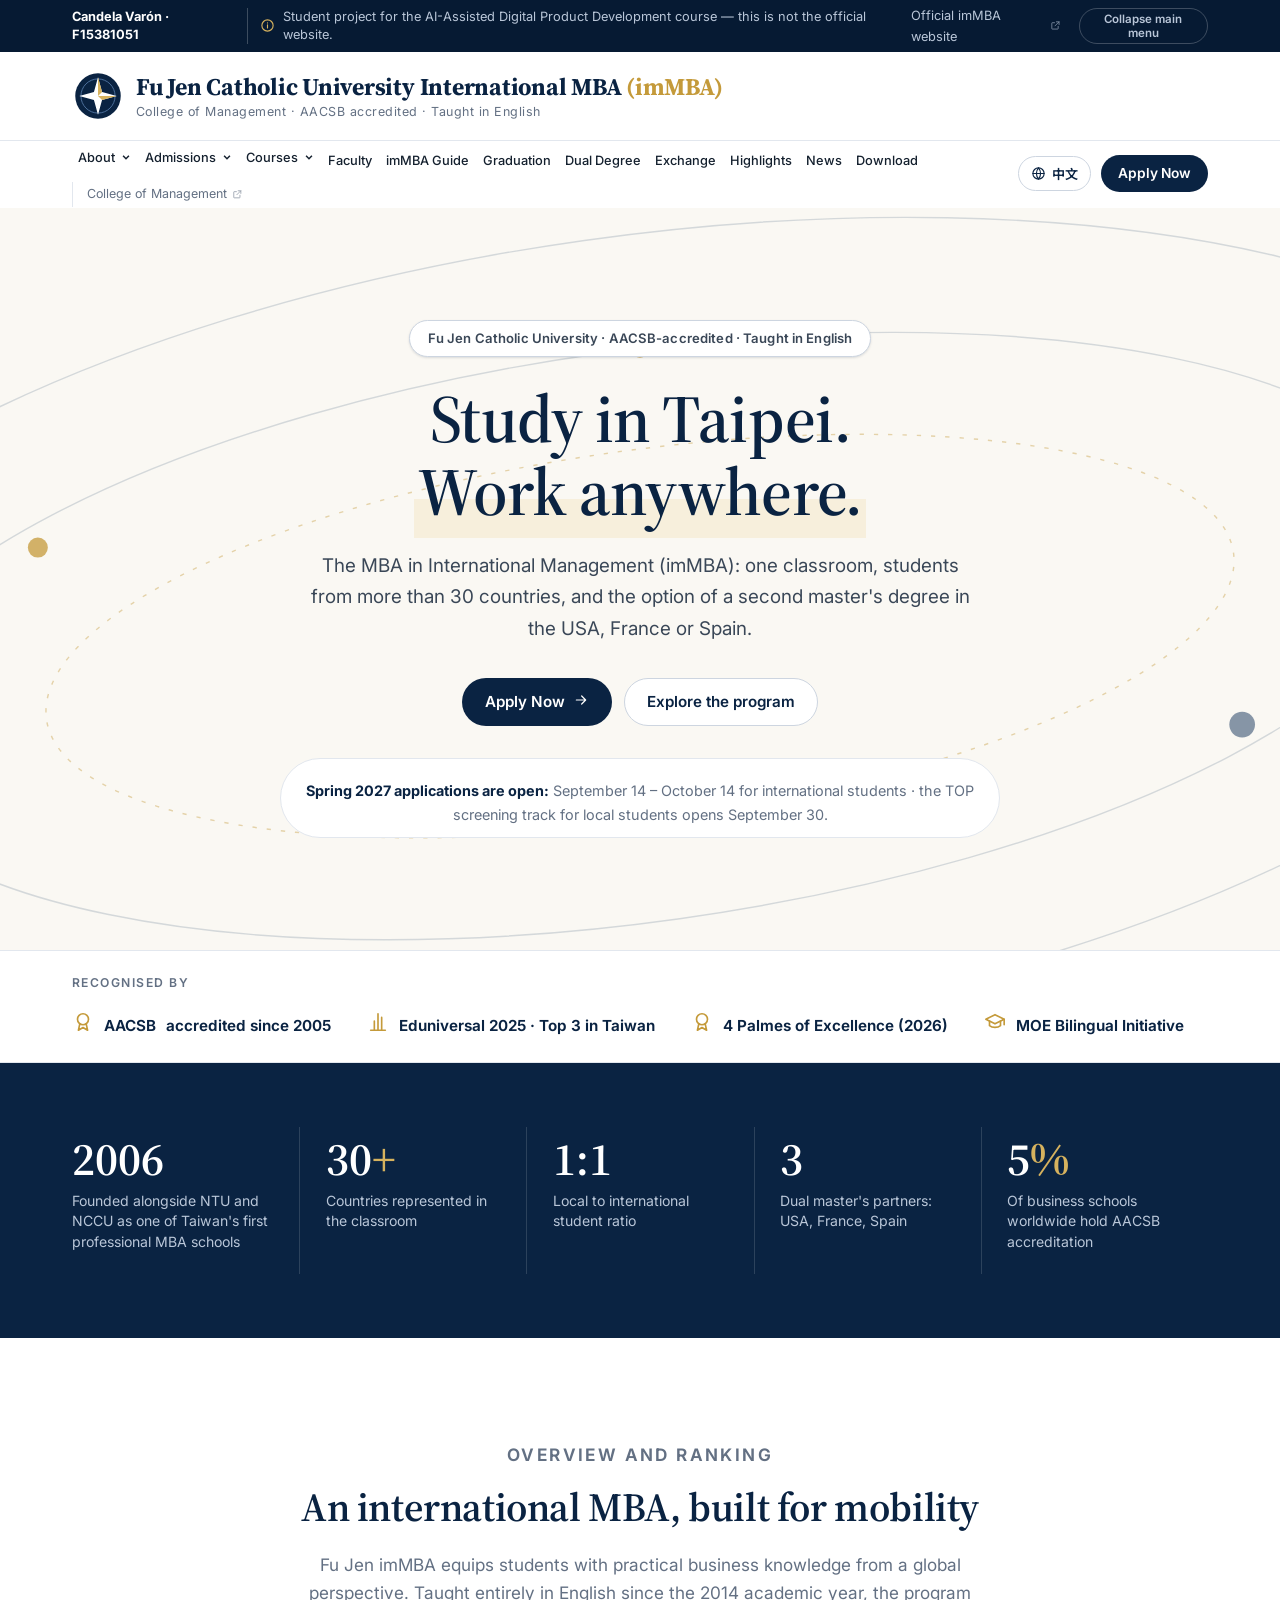
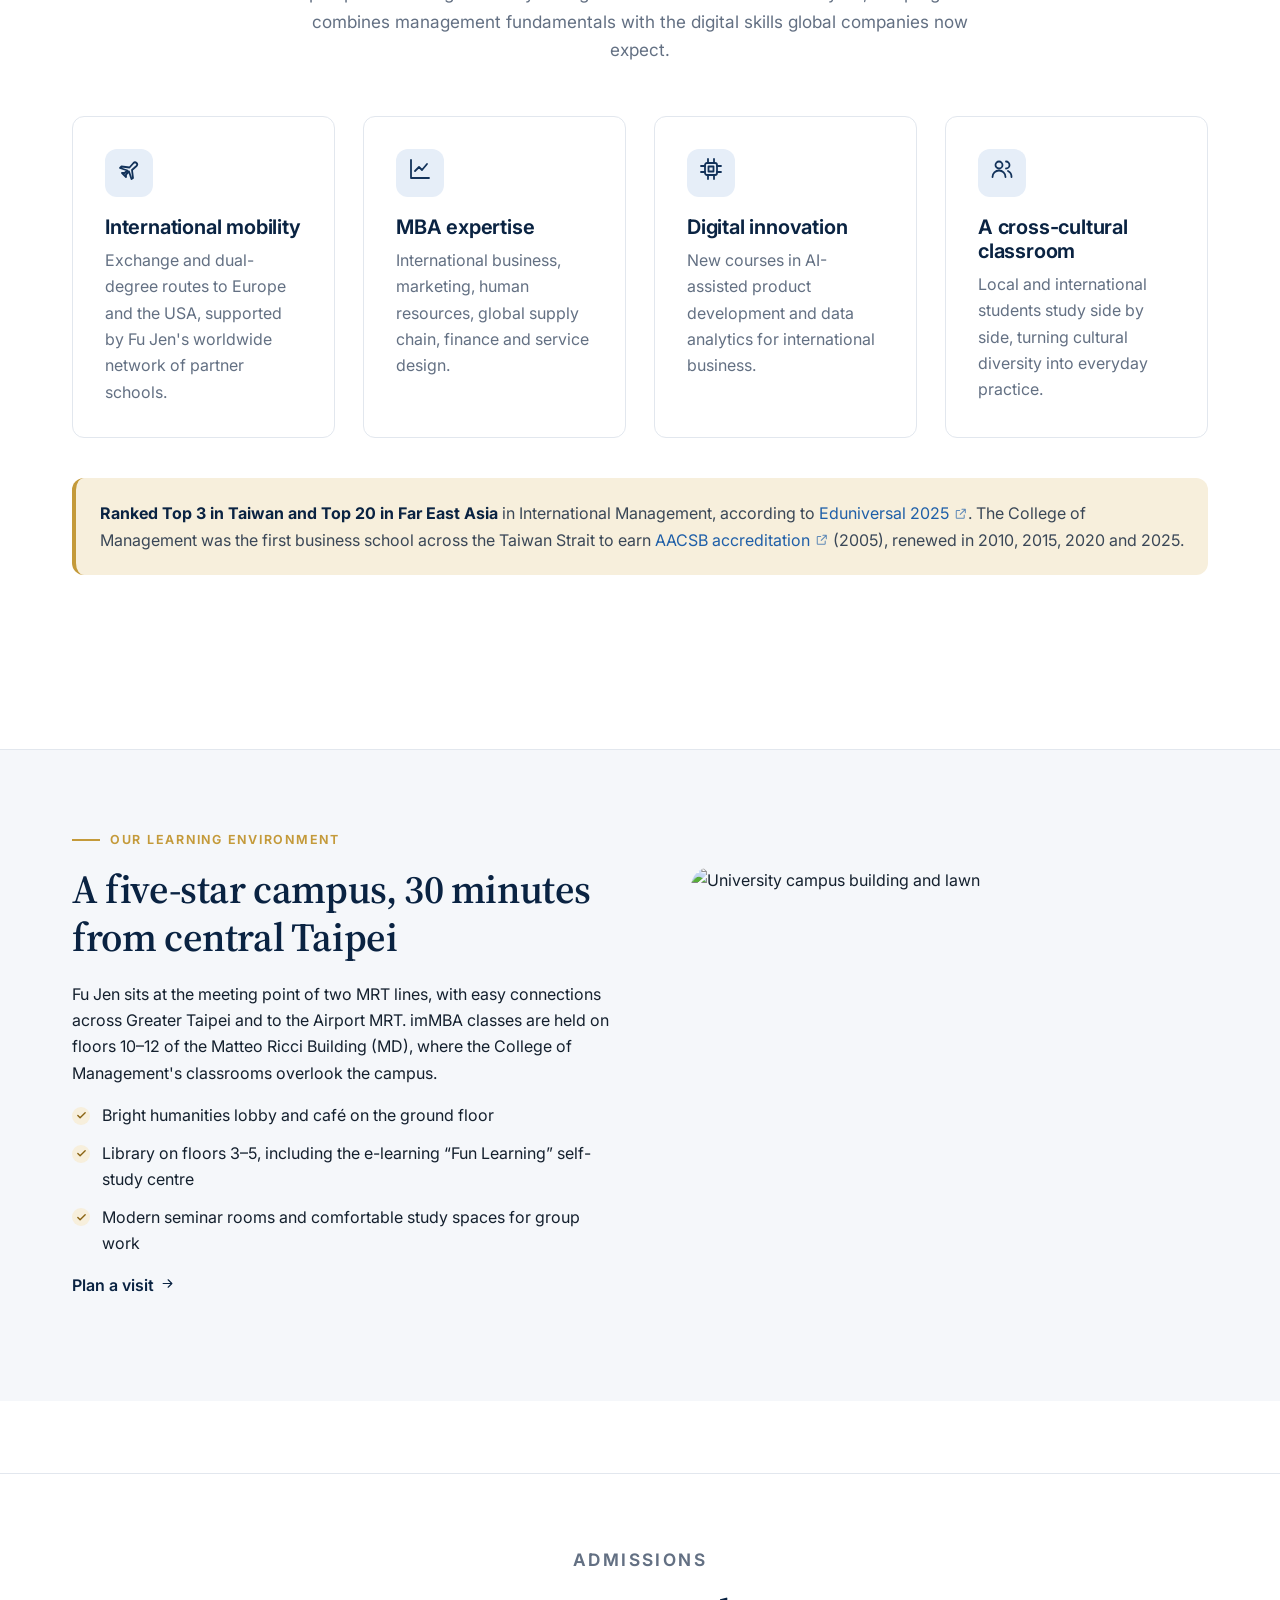
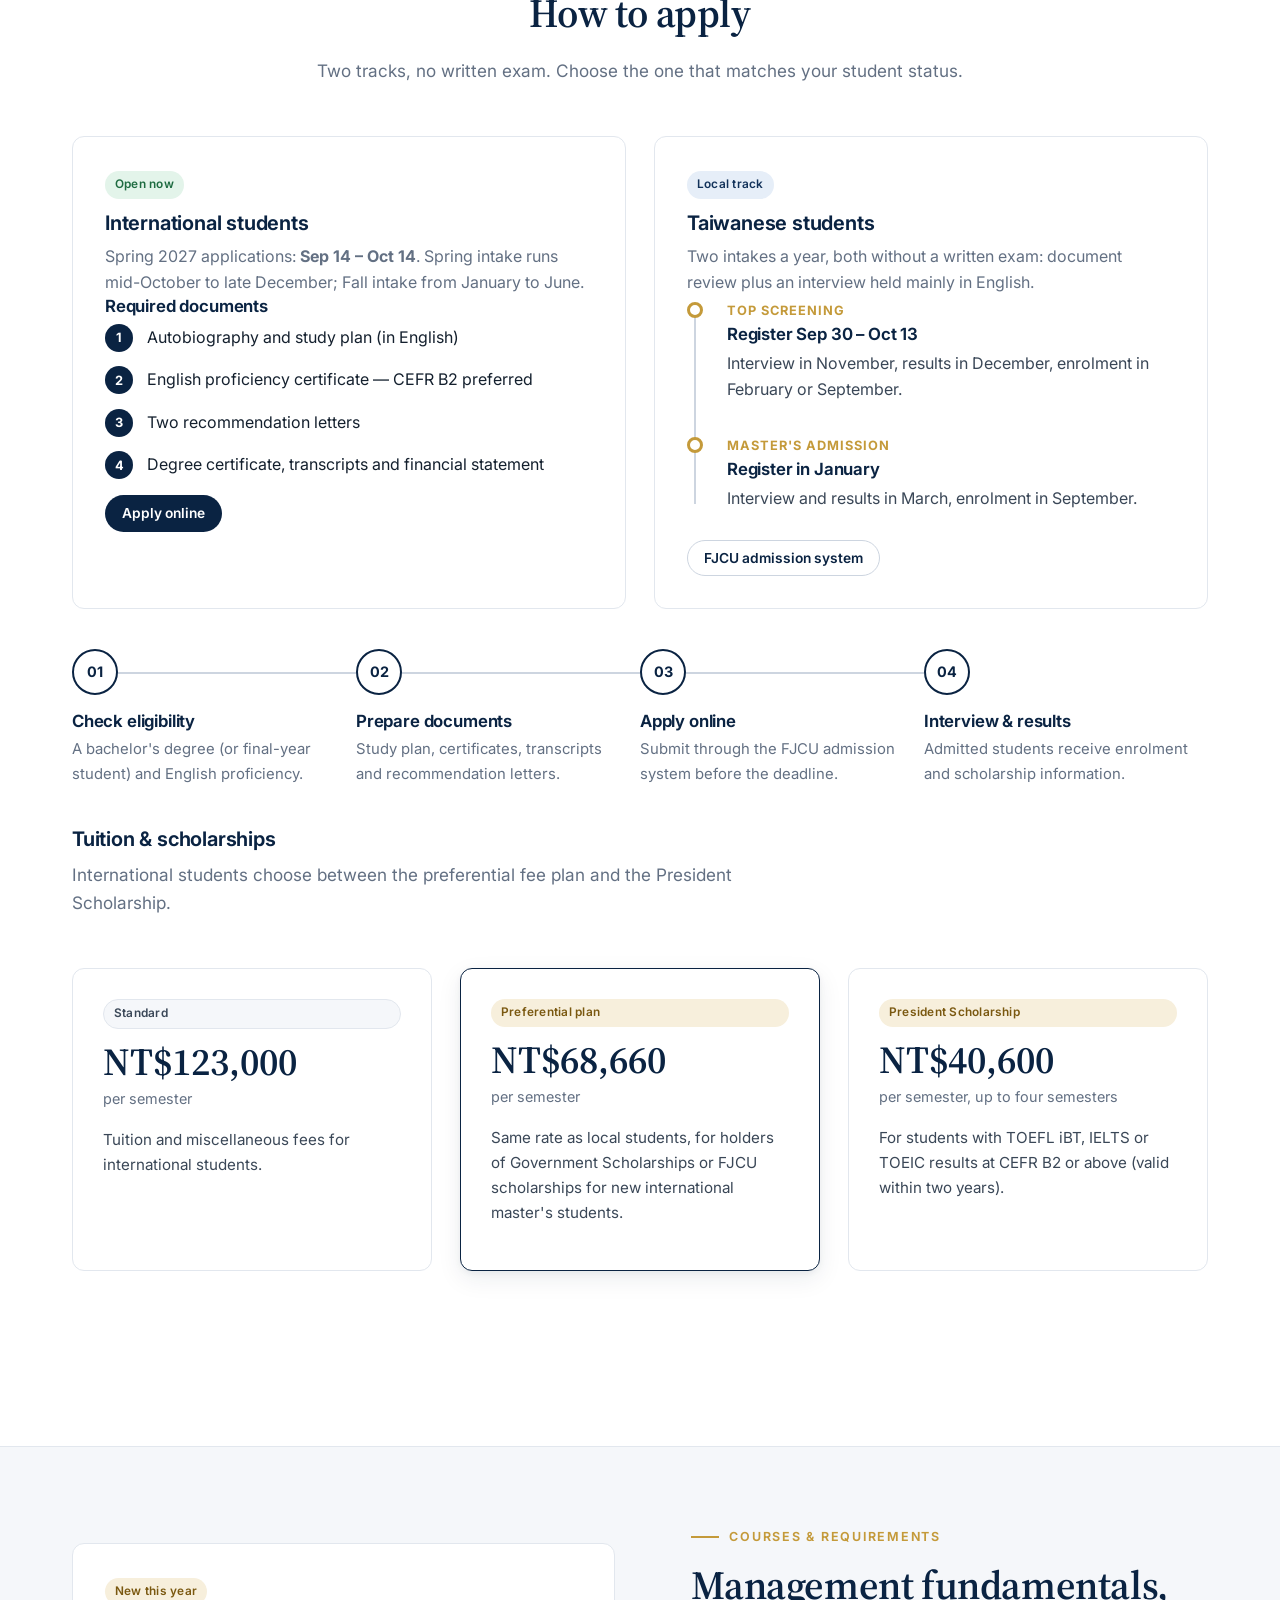
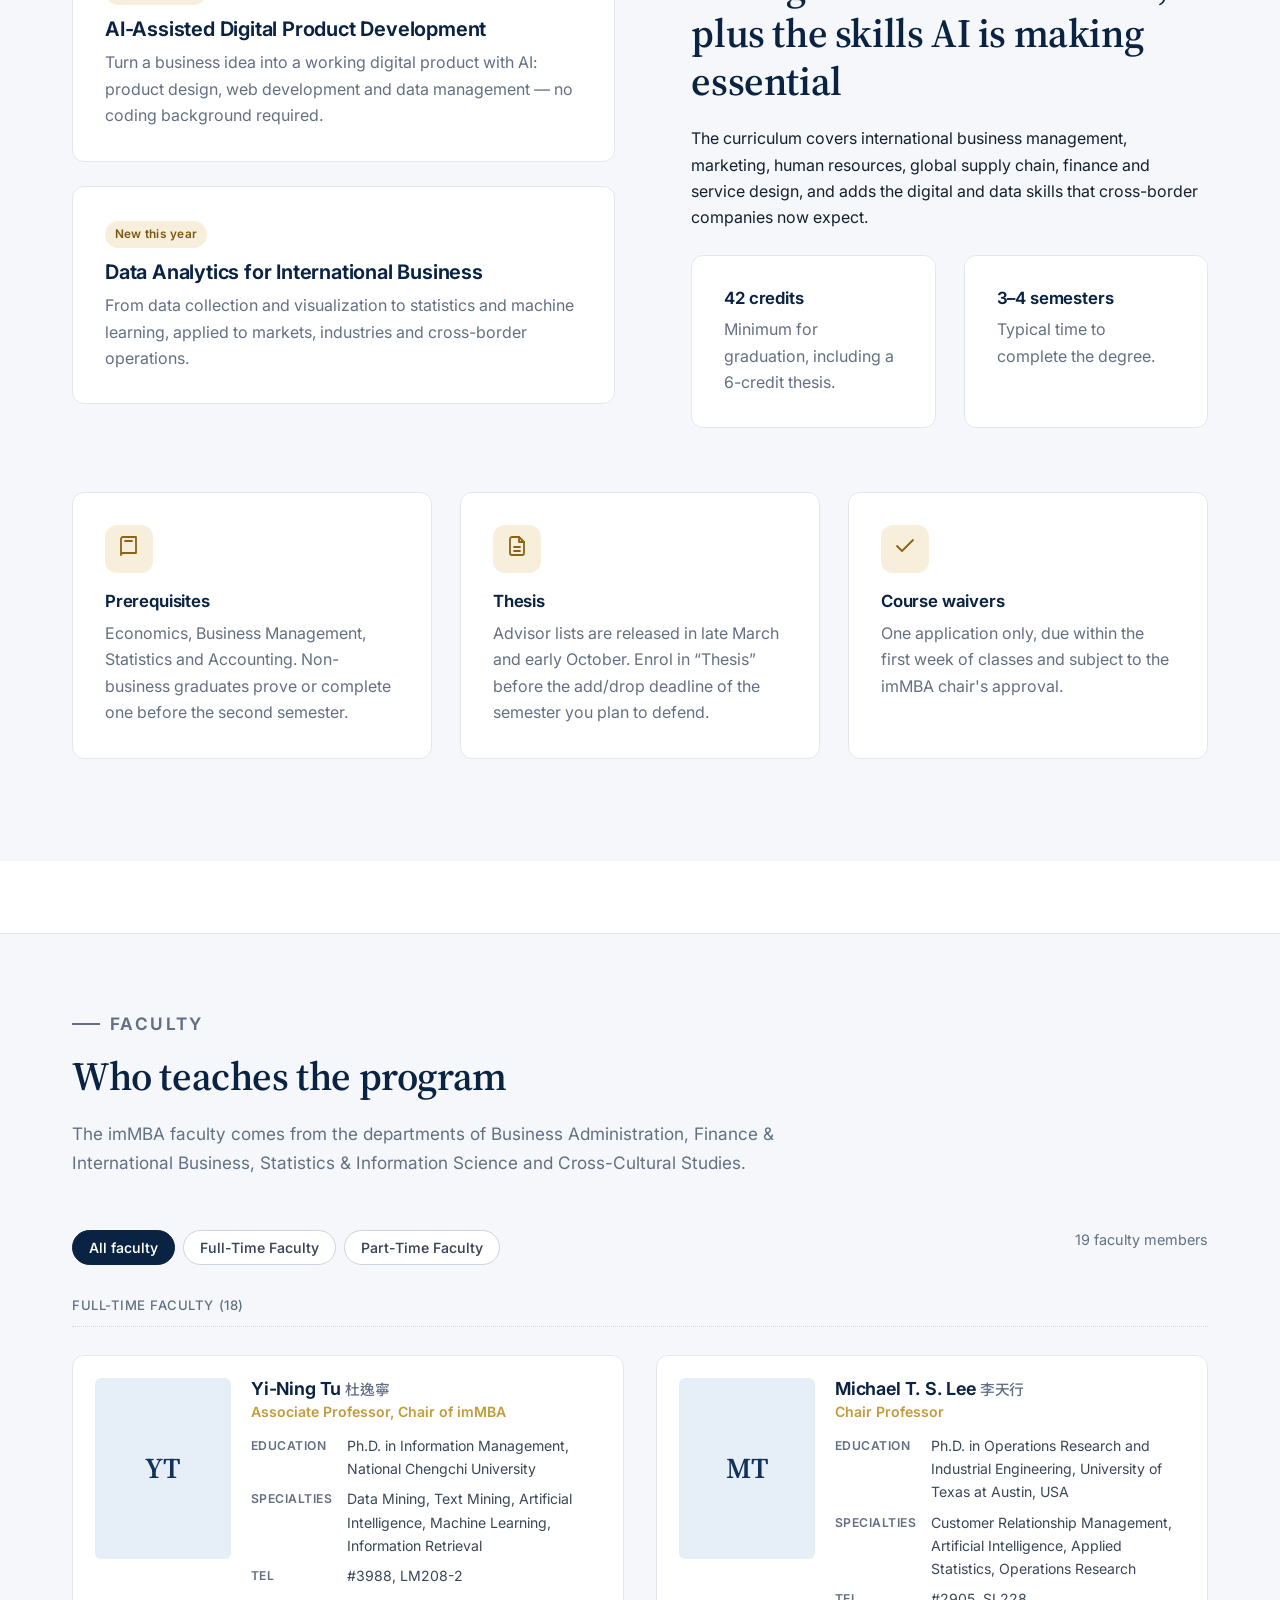
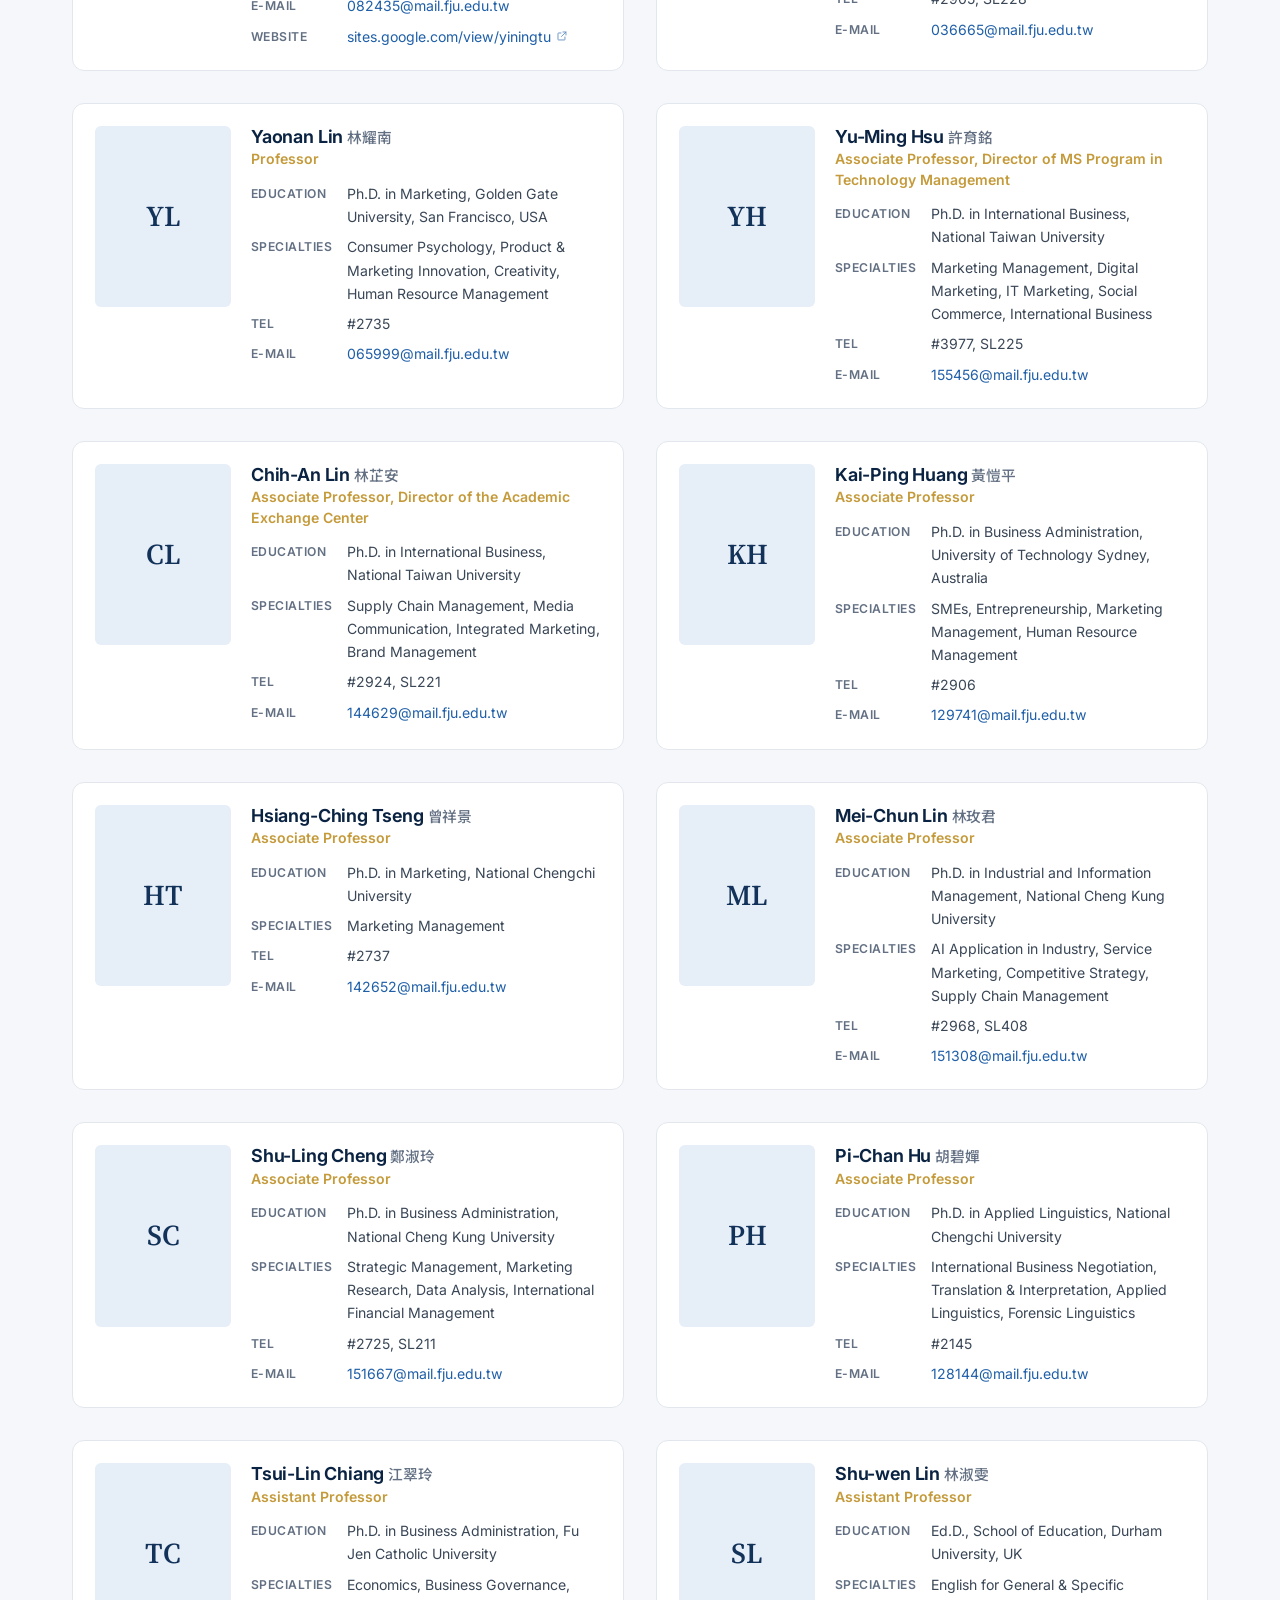
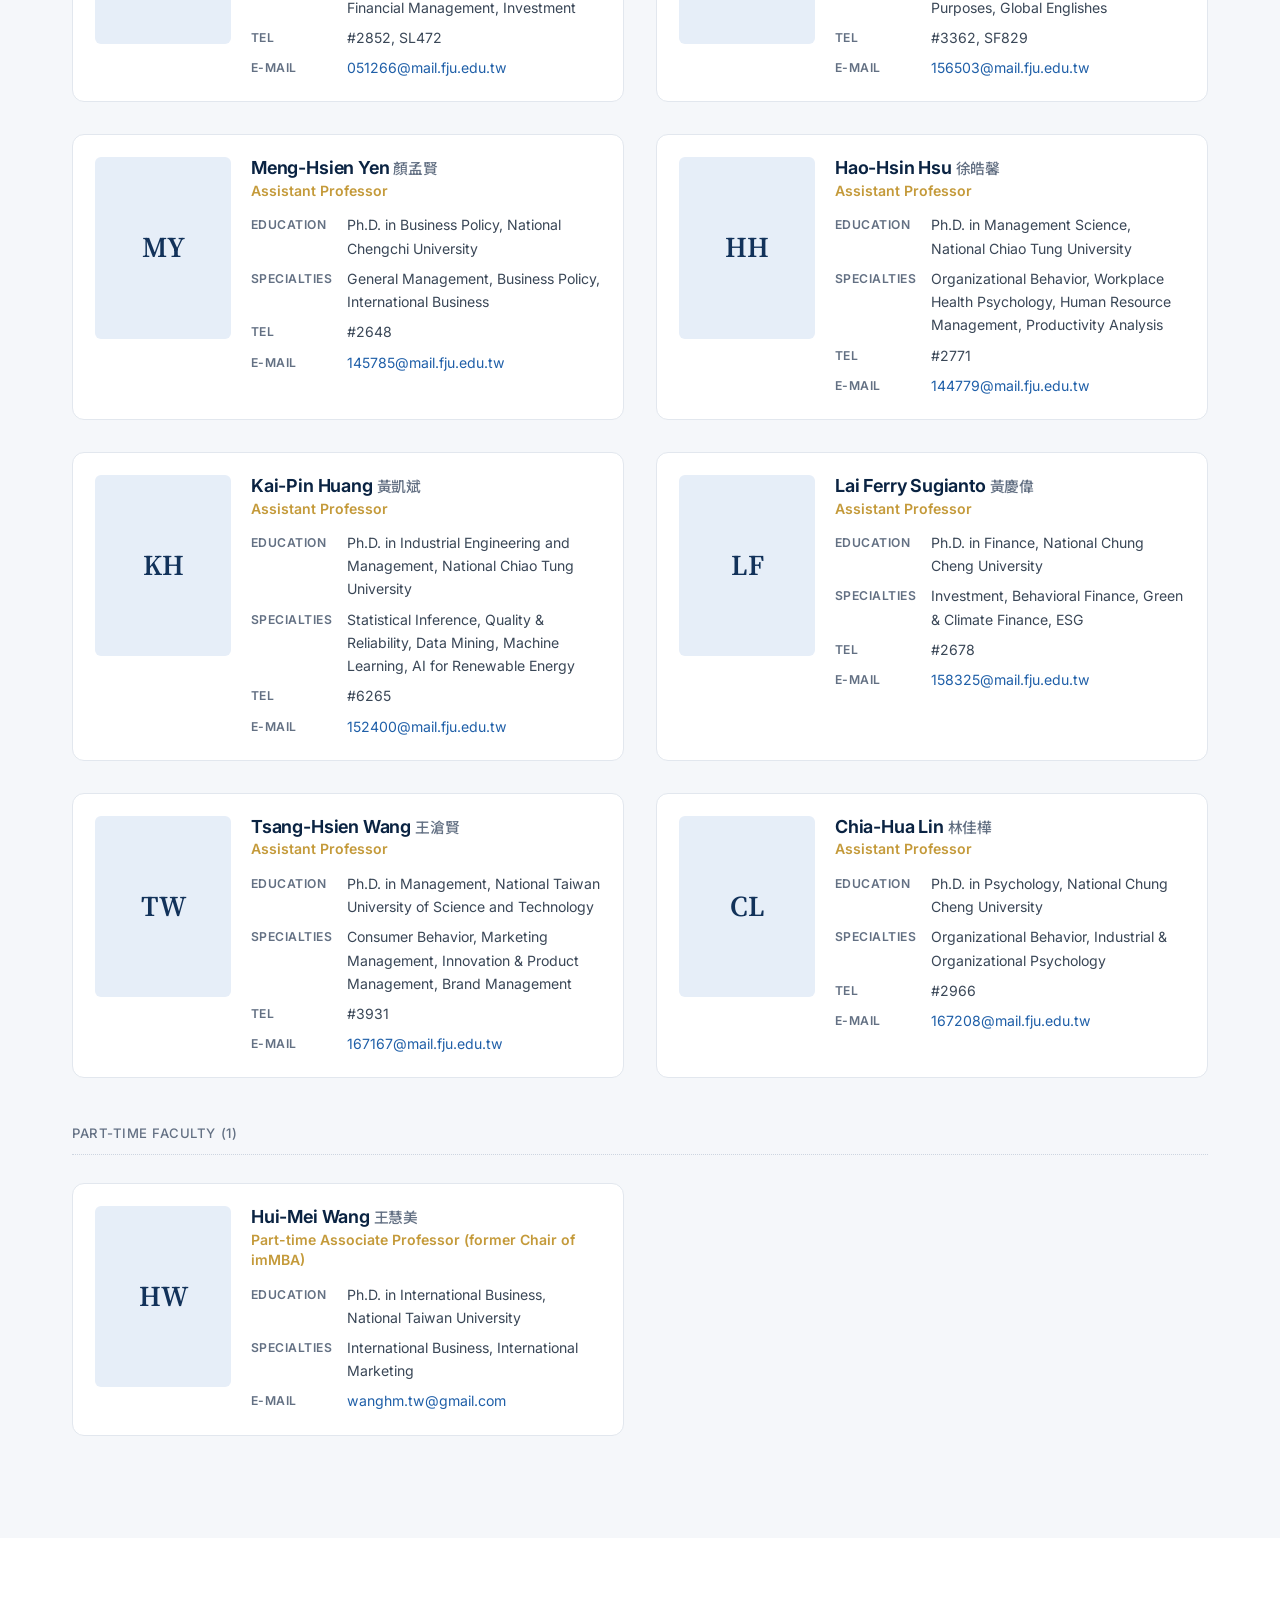
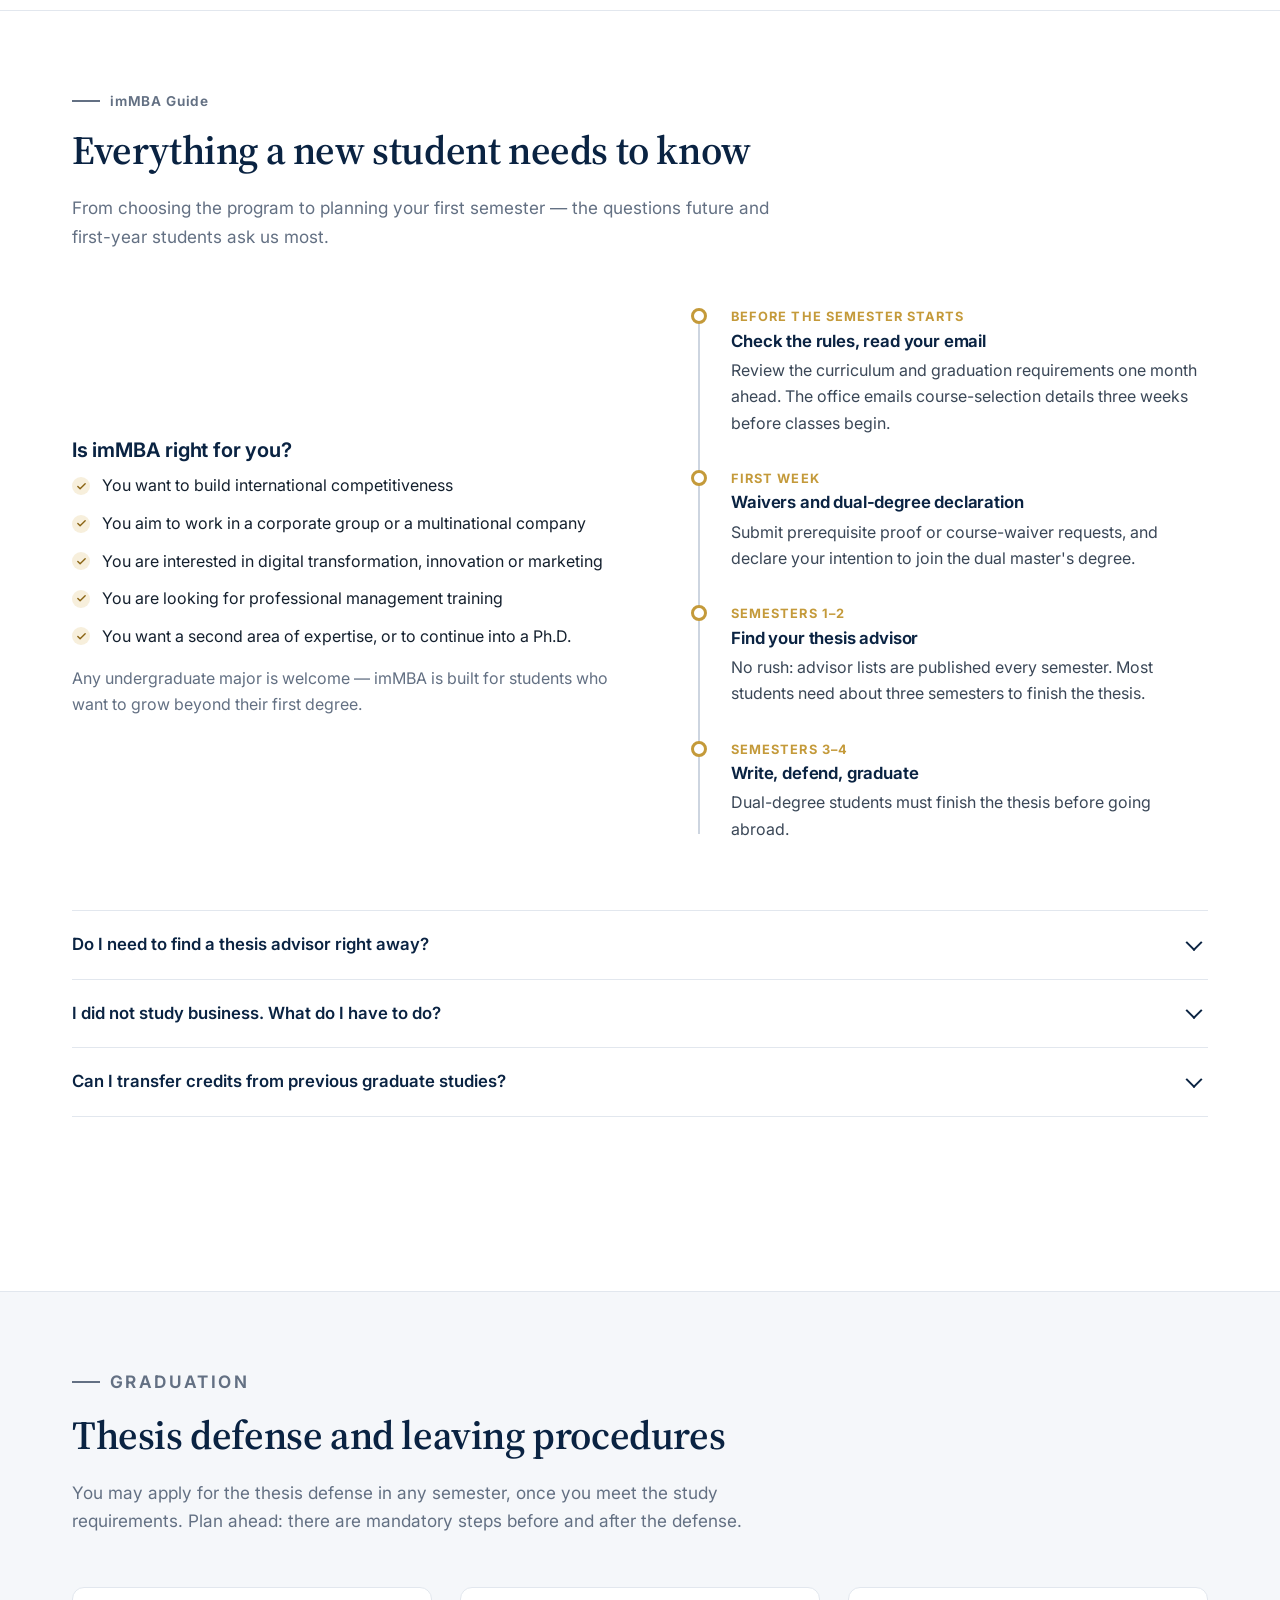
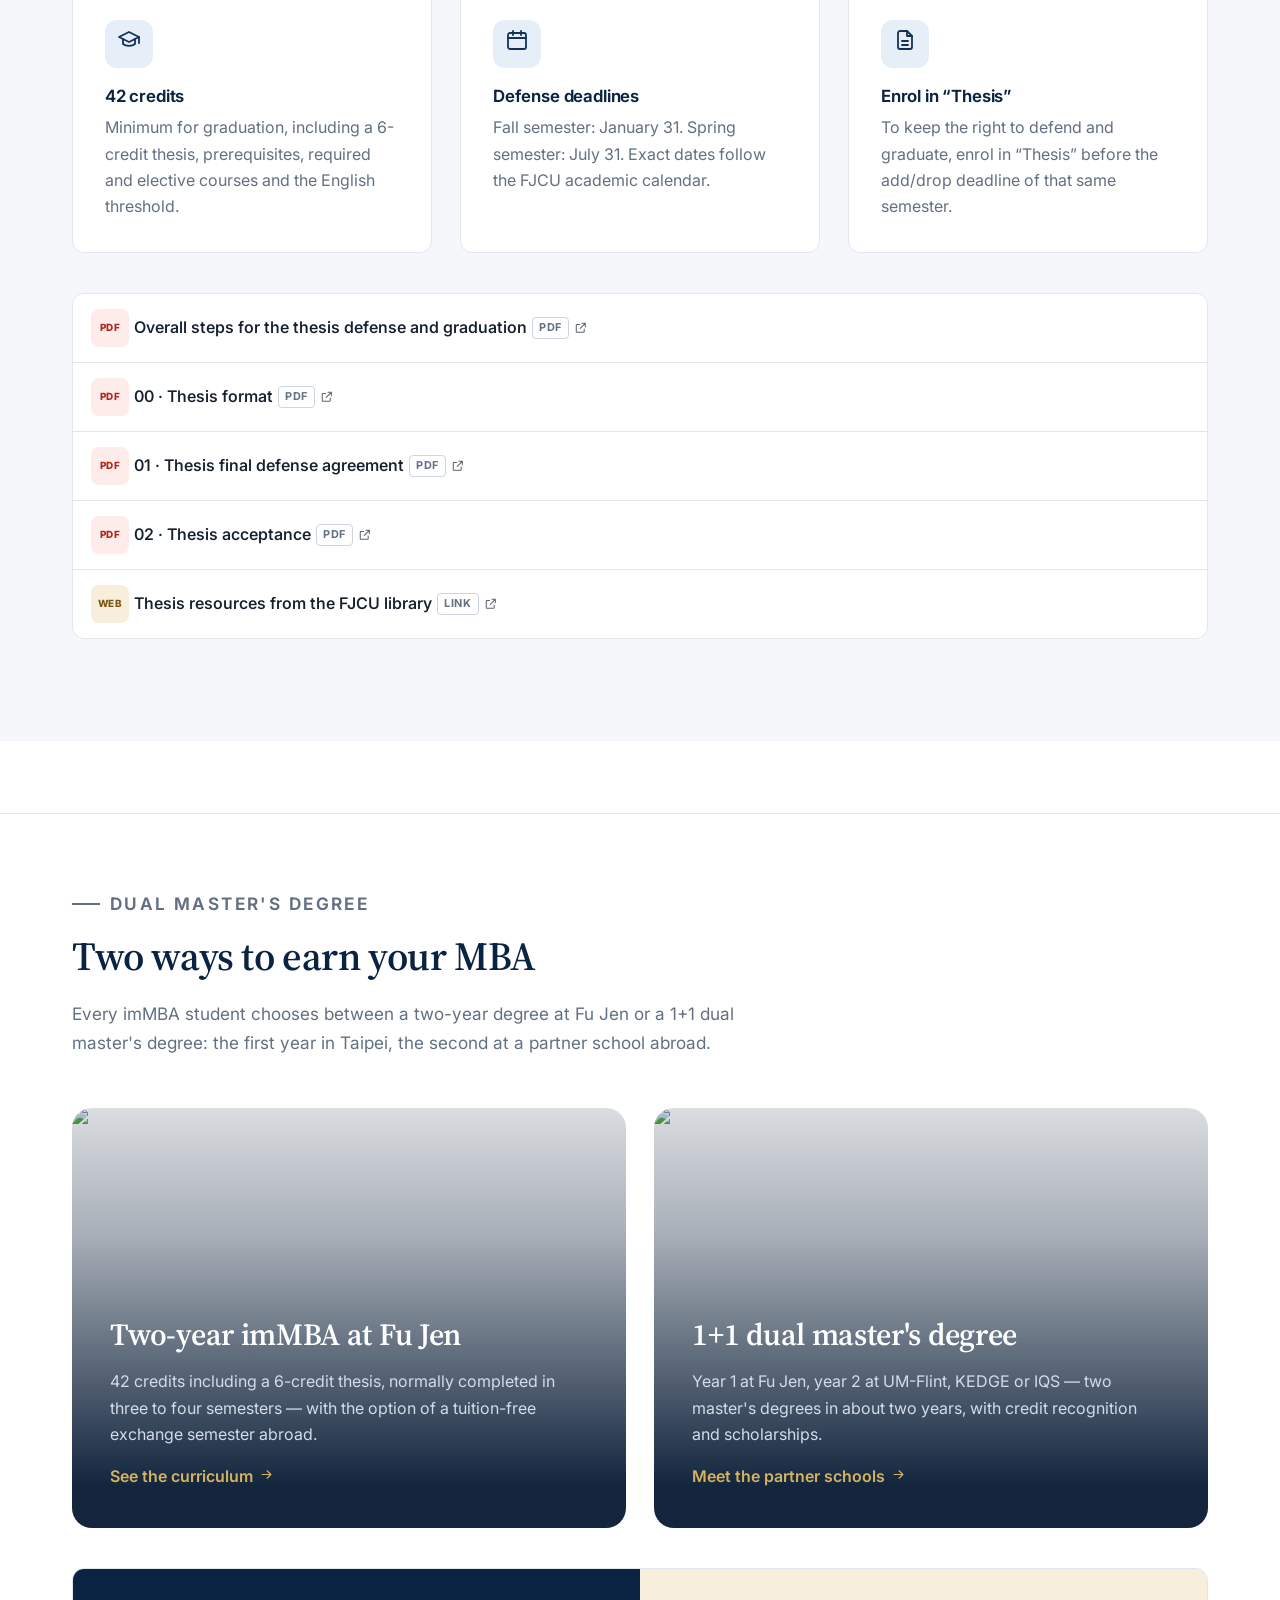
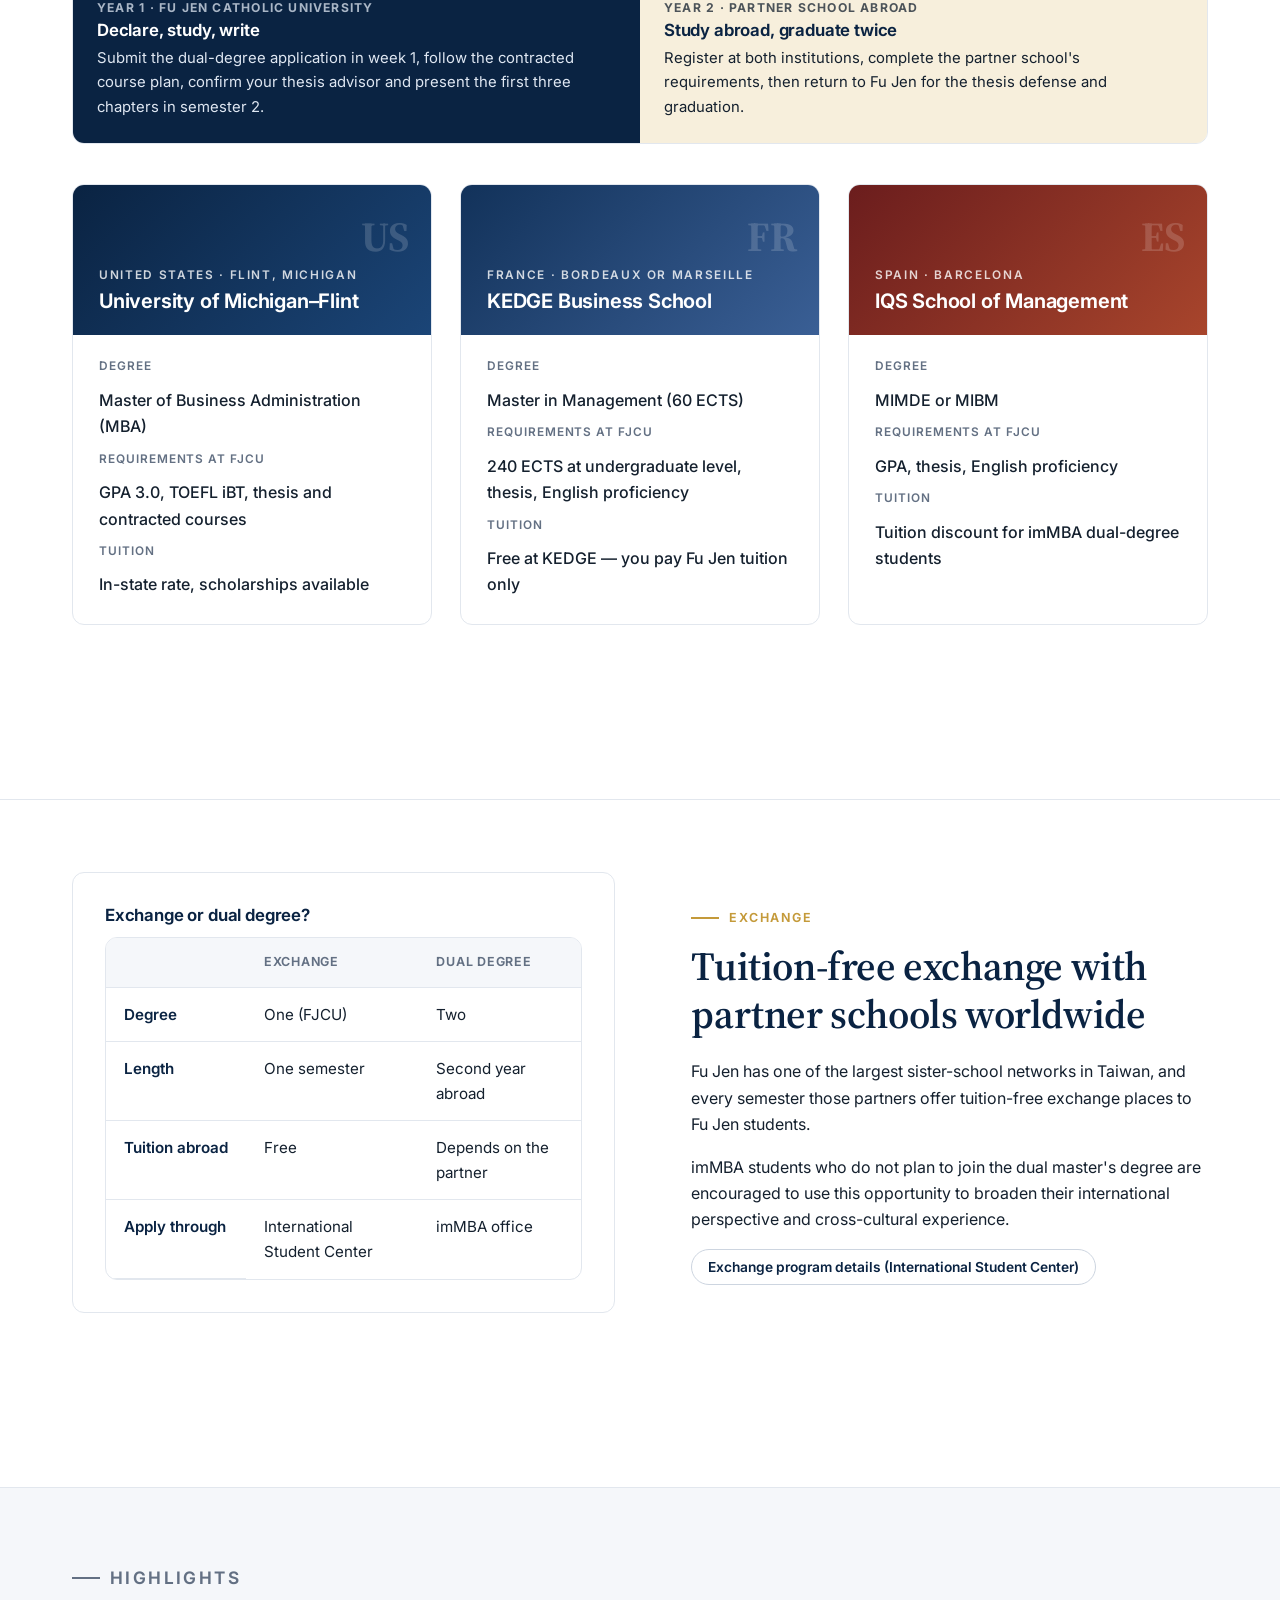
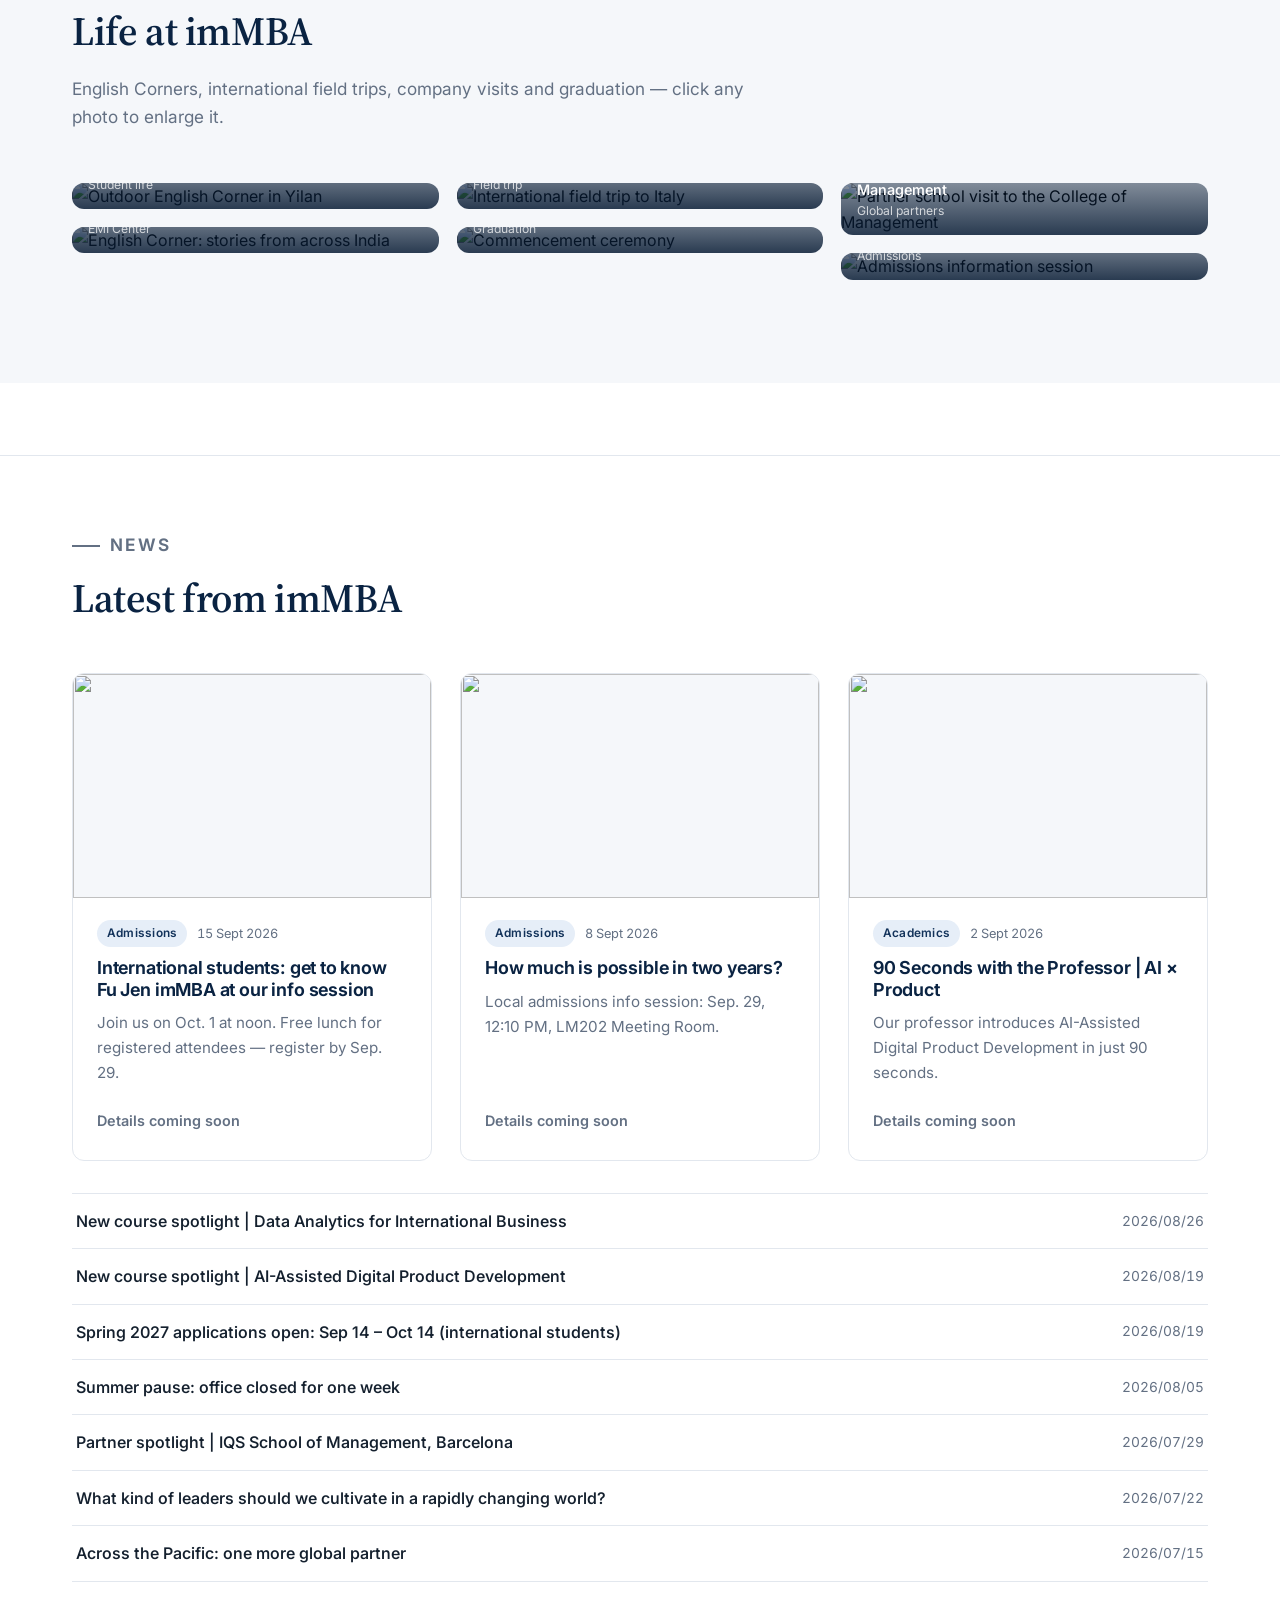
==== commit ee005dbf: "Show ten announcements on the home page and add the October ones - three cards plus a compact dated " ====
--- a/index.html
+++ b/index.html
@@ -486,6 +486,7 @@
         <h2><span lang="en">Latest from imMBA</span><span lang="zh-Hant">國際經管近期動態</span></h2>
       </div>
       <div class="grid grid-3" id="news-grid"></div>
+      <ul class="news-list reveal" id="news-list"></ul>
       <p class="source-note reveal">
         <span lang="en">Source: announcements published on the <a href="https://www.management.fju.edu.tw/esubweb/immbaengindex/news.php" target="_blank" rel="noopener">official imMBA news page</a>.</span>
         <span lang="zh-Hant">資料來源：<a href="https://www.management.fju.edu.tw/subweb/immba/news.php" target="_blank" rel="noopener">國際經管官方網站公告</a>。</span>
@@ -627,14 +628,17 @@
       { year: "numeric", month: "short", day: "numeric" });
   }
 
-  window.DB.listNews(3).then(function (res) {
-    document.getElementById("news-grid").innerHTML = res.rows.map(function (n) {
+  window.DB.listNews(10).then(function (res) {
+    var rows = res.rows;
+
+    // the three most recent as cards
+    document.getElementById("news-grid").innerHTML = rows.slice(0, 3).map(function (n) {
       var cat = CATEGORY[n.category] || { en: n.category, zh: n.category };
       var details = n.link
         ? '<a class="link-arrow" href="' + n.link + '" target="_blank" rel="noopener">' +
             bi("View details", "查看詳情") + '<span data-icon="external"></span></a>'
         : '<span class="link-arrow muted">' + bi("Details coming soon", "詳情即將公布") + "</span>";
-      return '<article class="media-card news-card reveal">' +
+      return '<article class="media-card news-card reveal in">' +
         '<div class="media"><img src="' + n.image + '" alt="" loading="lazy"></div>' +
         '<div class="body"><div class="meta"><span class="badge">' + bi(cat.en, cat.zh) + "</span>" +
         '<time datetime="' + n.date + '">' + bi(fmtDate(n.date, "en"), fmtDate(n.date, "zh")) + "</time></div>" +
@@ -642,6 +646,17 @@
         "<p>" + bi(esc(n.summary.en), esc(n.summary.zh)) + "</p>" +
         '<div class="card-foot">' + details + "</div></div></article>";
     }).join("");
+
+    // the rest as a compact list, like the official announcements page
+    document.getElementById("news-list").innerHTML = rows.slice(3).map(function (n) {
+      var title = bi(esc(n.title.en), esc(n.title.zh));
+      var inner = '<span class="n-title">' + title + "</span>" +
+        '<time datetime="' + n.date + '">' + n.date.replace(/-/g, "/") + "</time>";
+      return "<li>" + (n.link
+        ? '<a href="' + n.link + '" target="_blank" rel="noopener">' + inner + '<span data-icon="external"></span></a>'
+        : "<span>" + inner + "</span>") + "</li>";
+    }).join("");
+
     paintIcons();
   });
 
--- a/assets/css/styles.css
+++ b/assets/css/styles.css
@@ -750,3 +750,18 @@
 .brand-logo:focus-visible { outline-offset: 3px; }
 .brandbar .container > .brand-logo + .brand { margin-left: -2px; }
 .brandbar .container { display: flex; align-items: center; gap: 14px; }
+
+/* Compact announcement list under the cards (official page style) */
+.news-list { list-style: none; padding: 0; margin: 32px 0 0; border-top: 1px solid var(--line); }
+.news-list li { margin: 0; border-bottom: 1px solid var(--line); }
+.news-list a, .news-list > li > span {
+  display: flex; align-items: center; gap: 14px; padding: 14px 4px; color: var(--ink);
+}
+.news-list a:hover { color: var(--navy-800); background: var(--bg-soft); }
+.news-list .n-title { flex: 1; min-width: 0; font-weight: 550; }
+.news-list time { color: var(--muted); font-size: .86rem; font-variant-numeric: tabular-nums; white-space: nowrap; }
+.news-list .ext-icon { opacity: .5; }
+@media (max-width: 560px) {
+  .news-list a, .news-list > li > span { flex-wrap: wrap; gap: 4px 12px; }
+  .news-list .n-title { flex-basis: 100%; }
+}
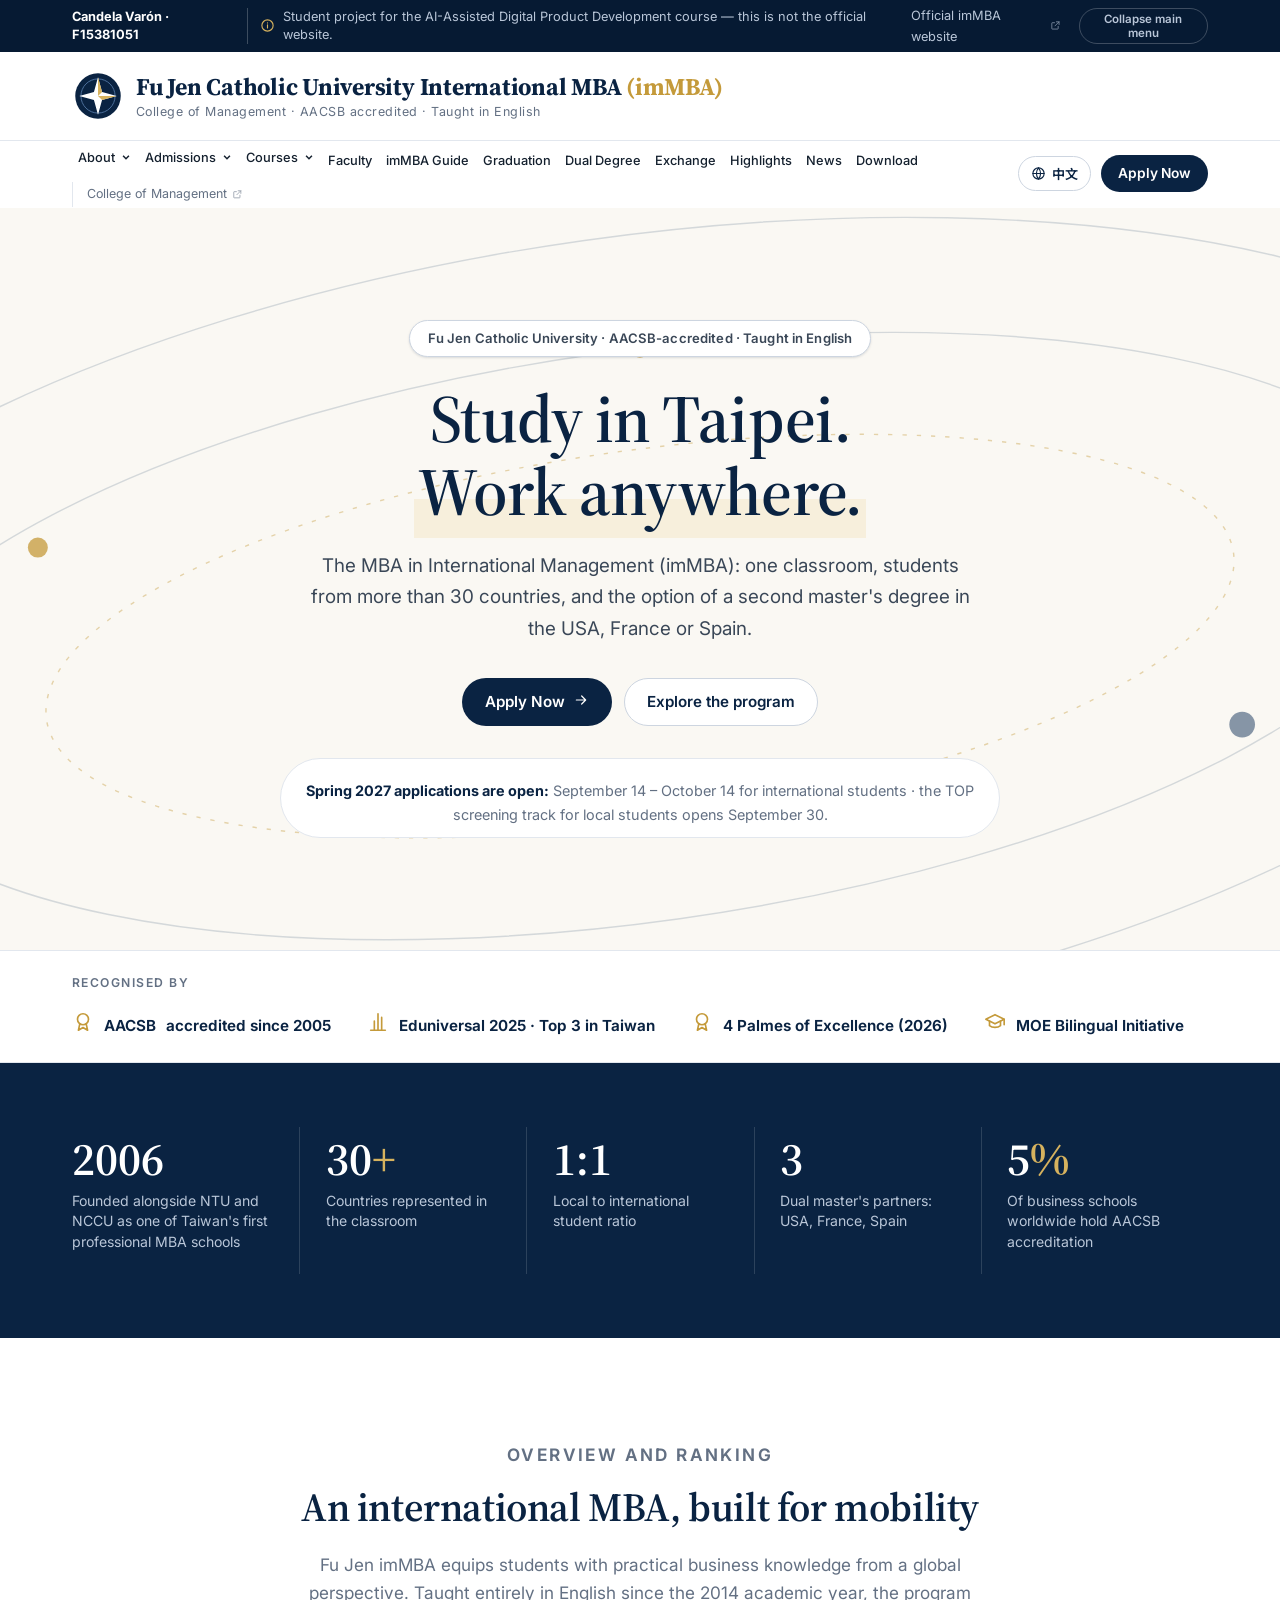
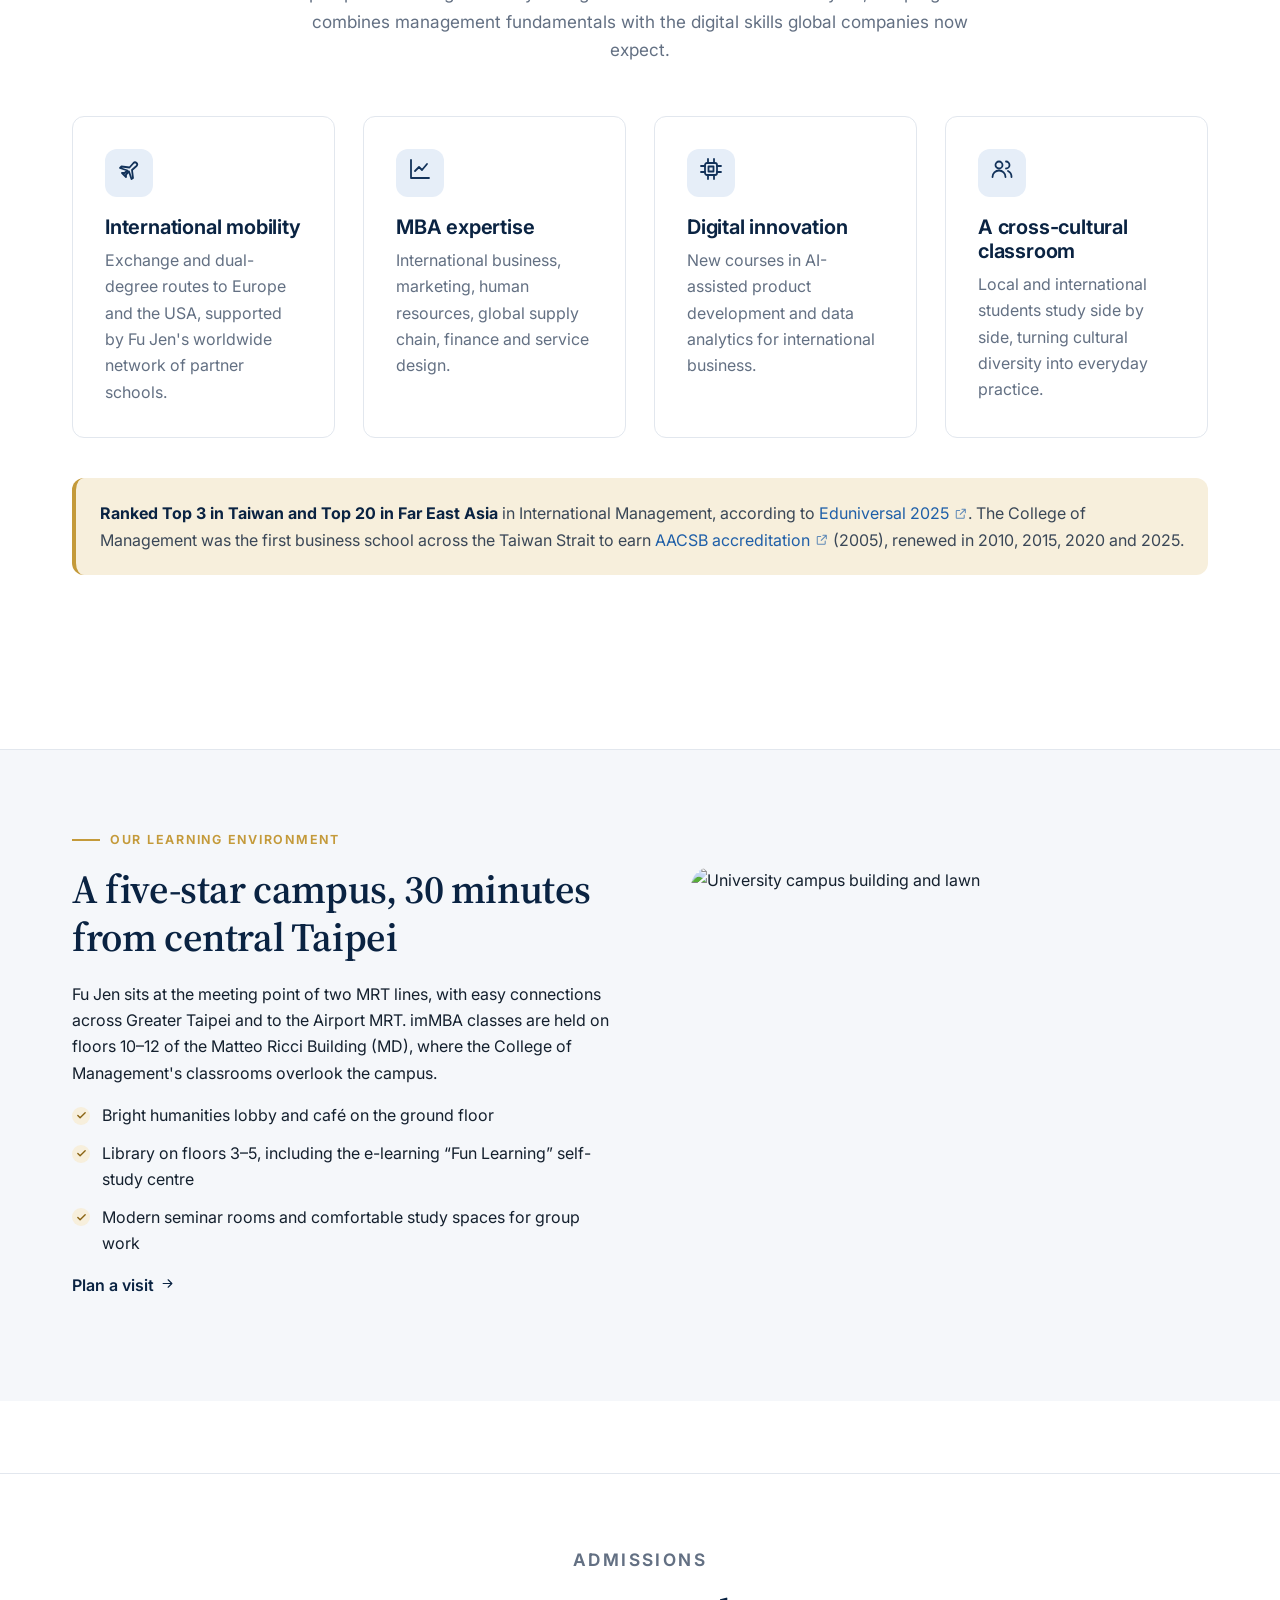
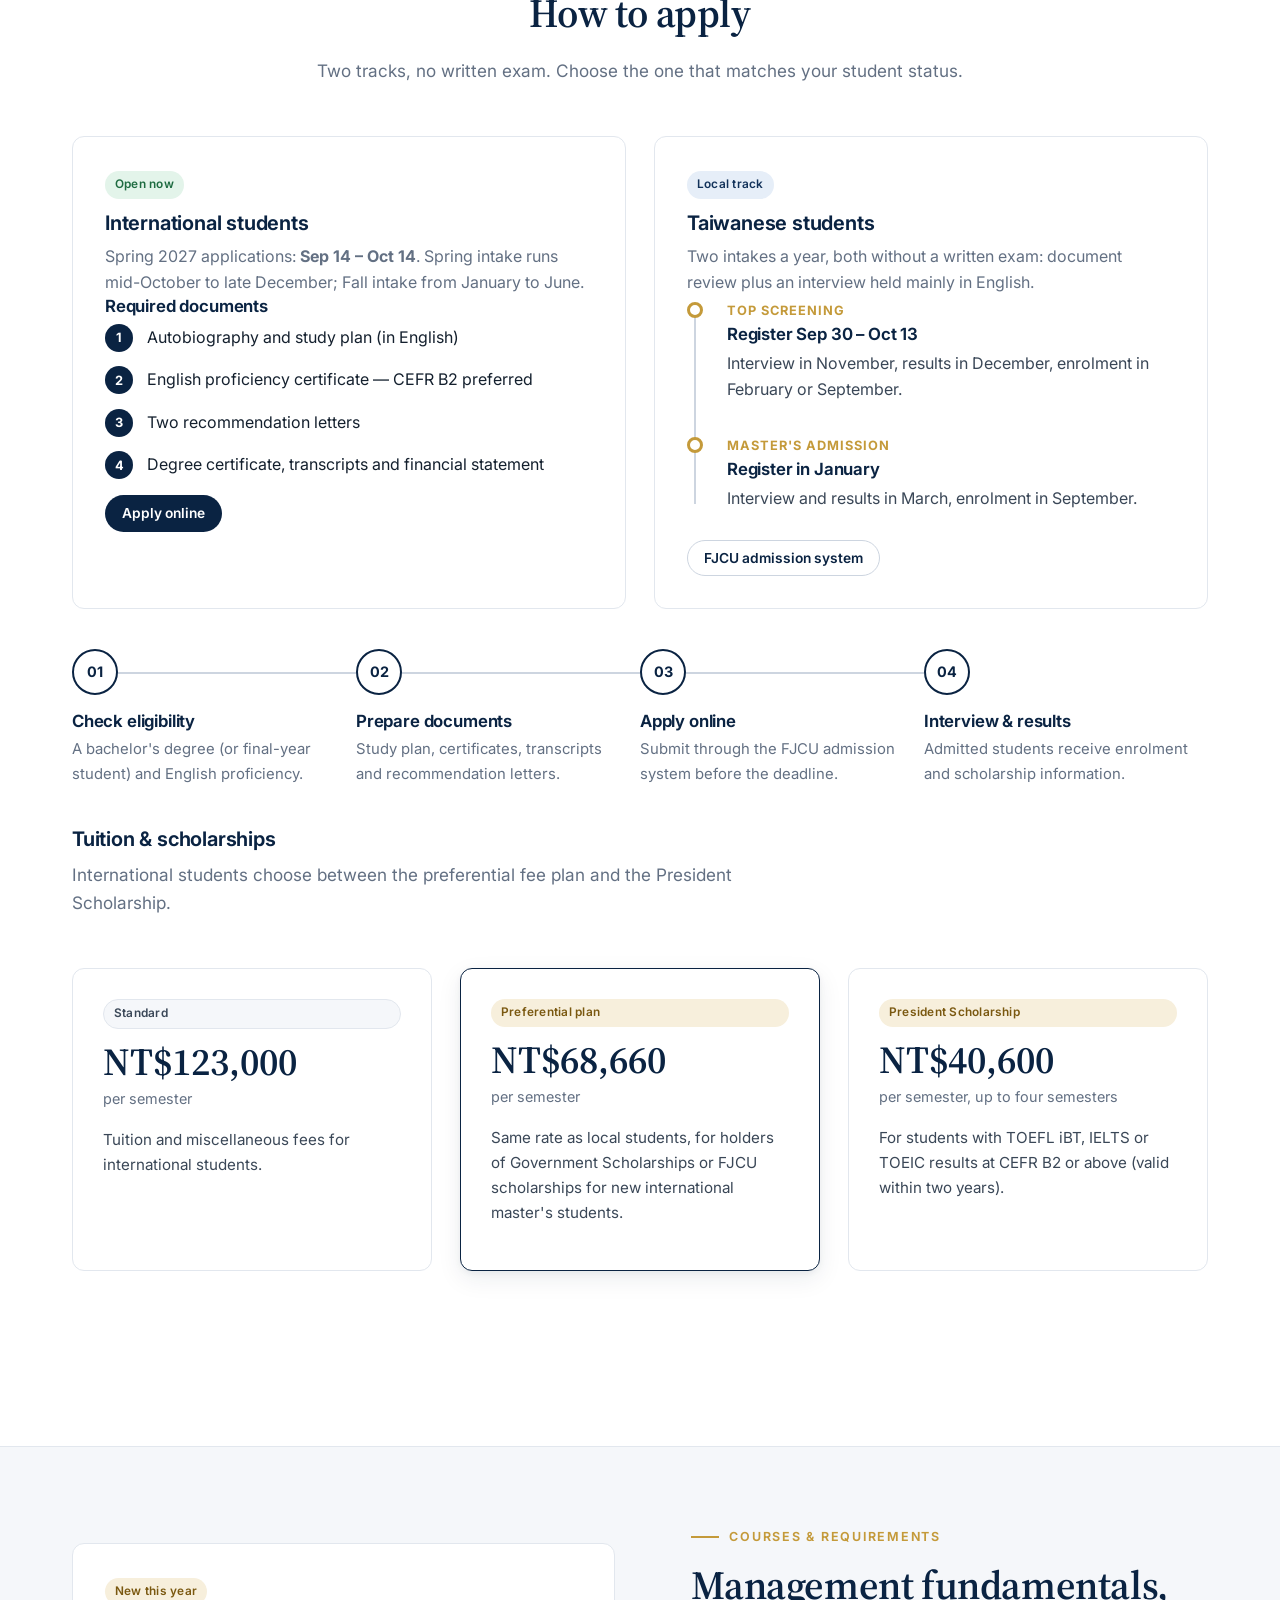
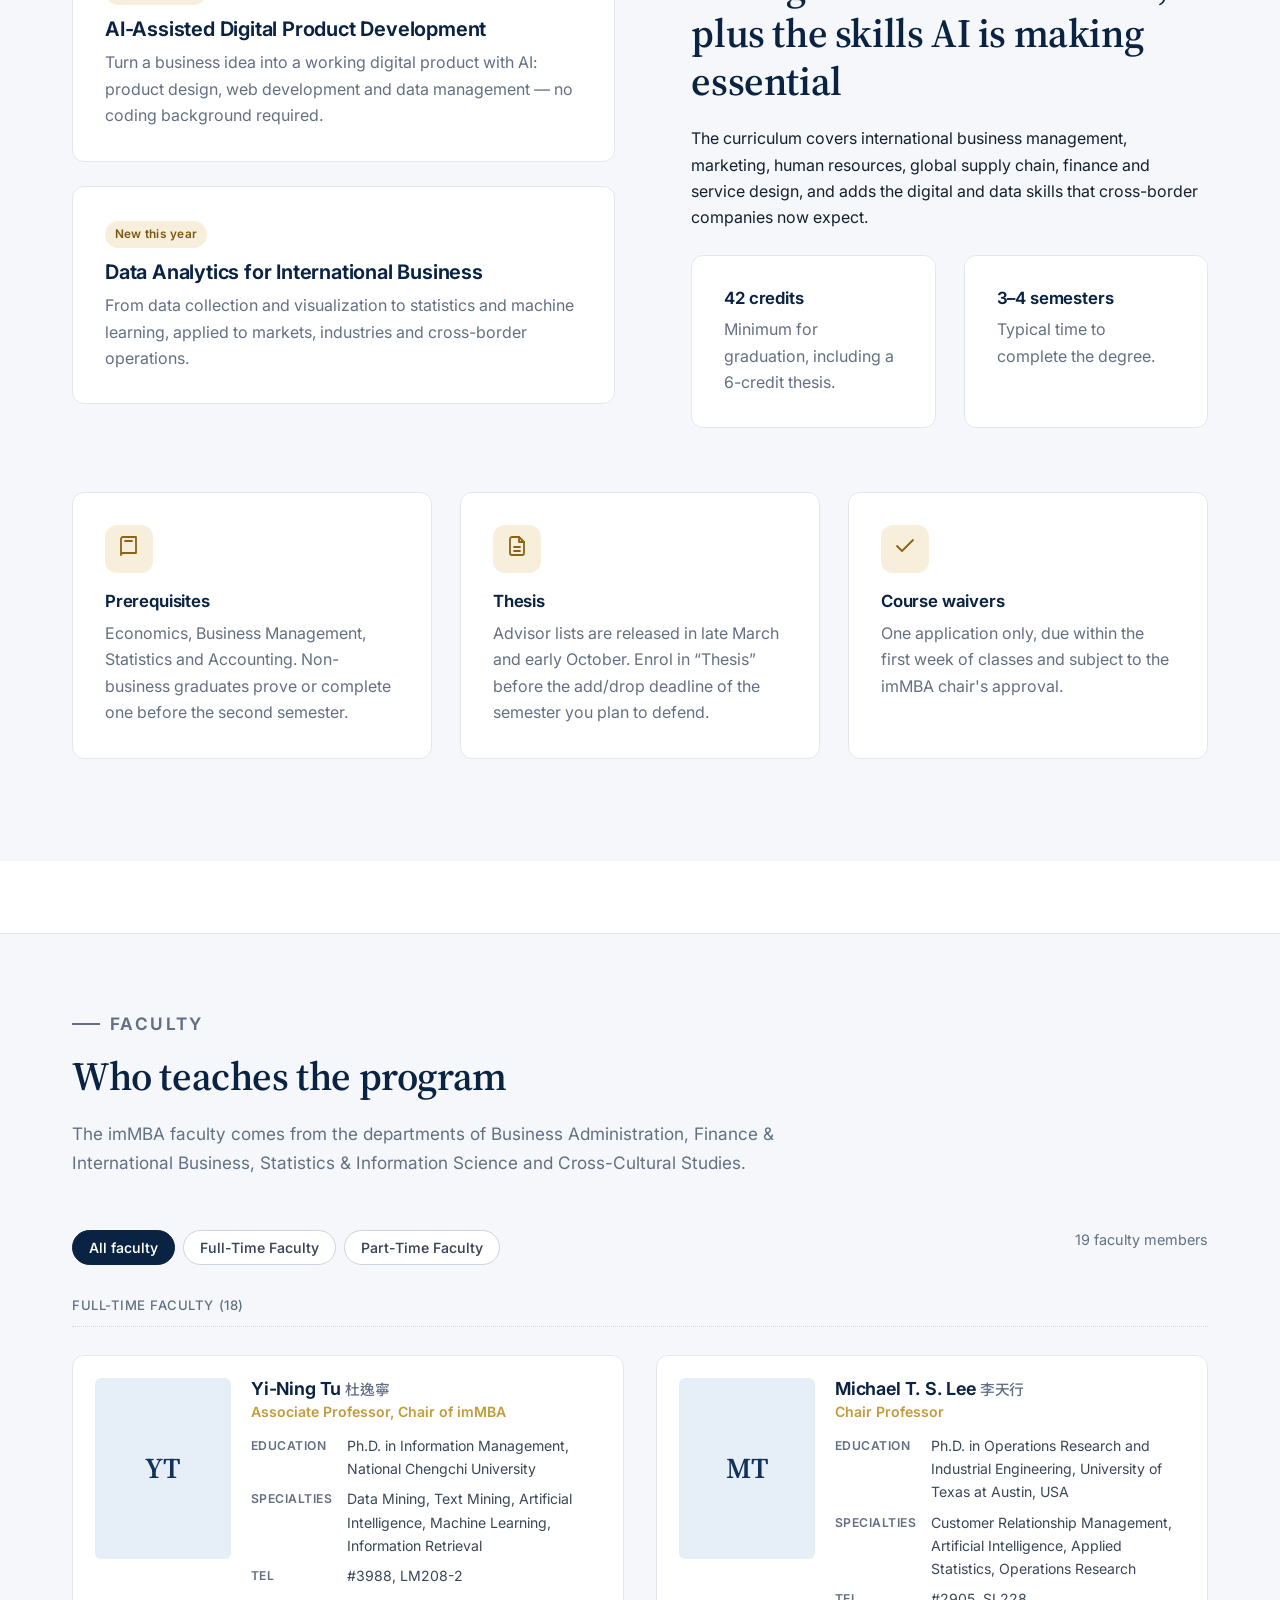
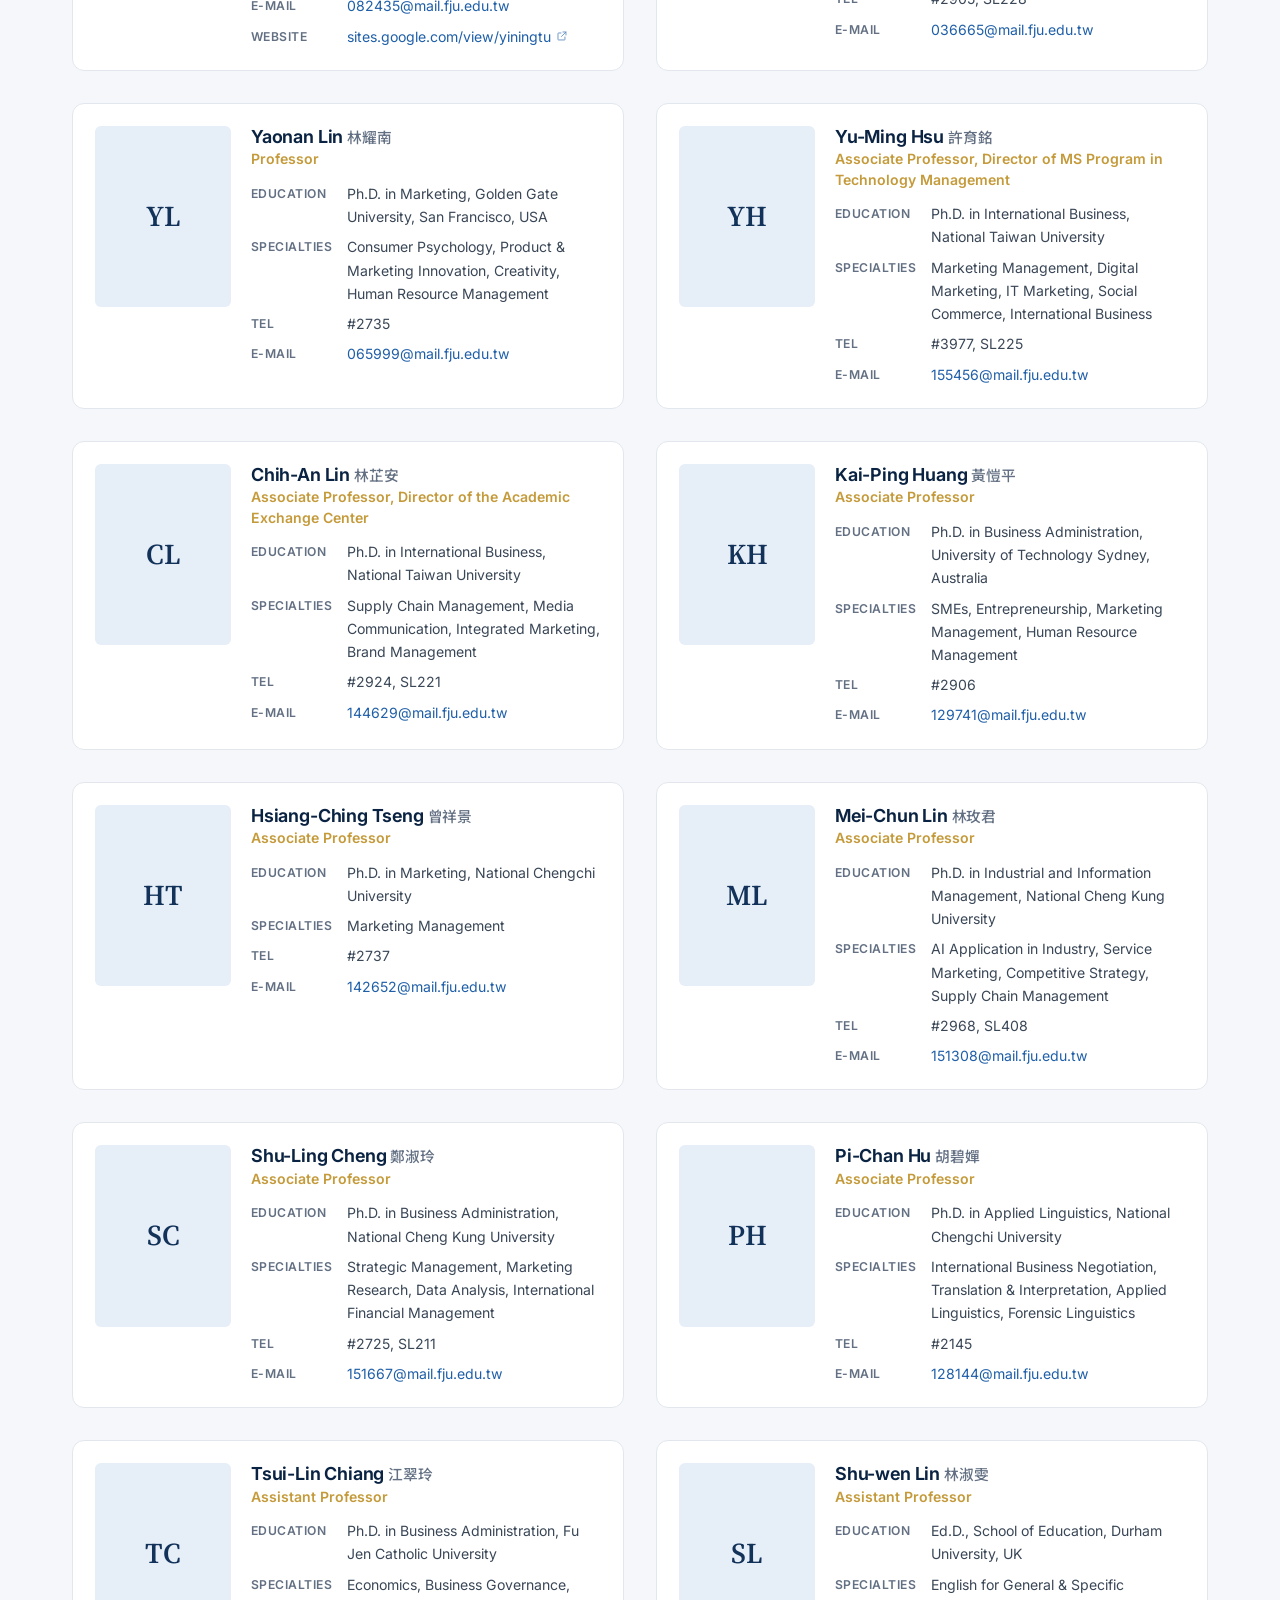
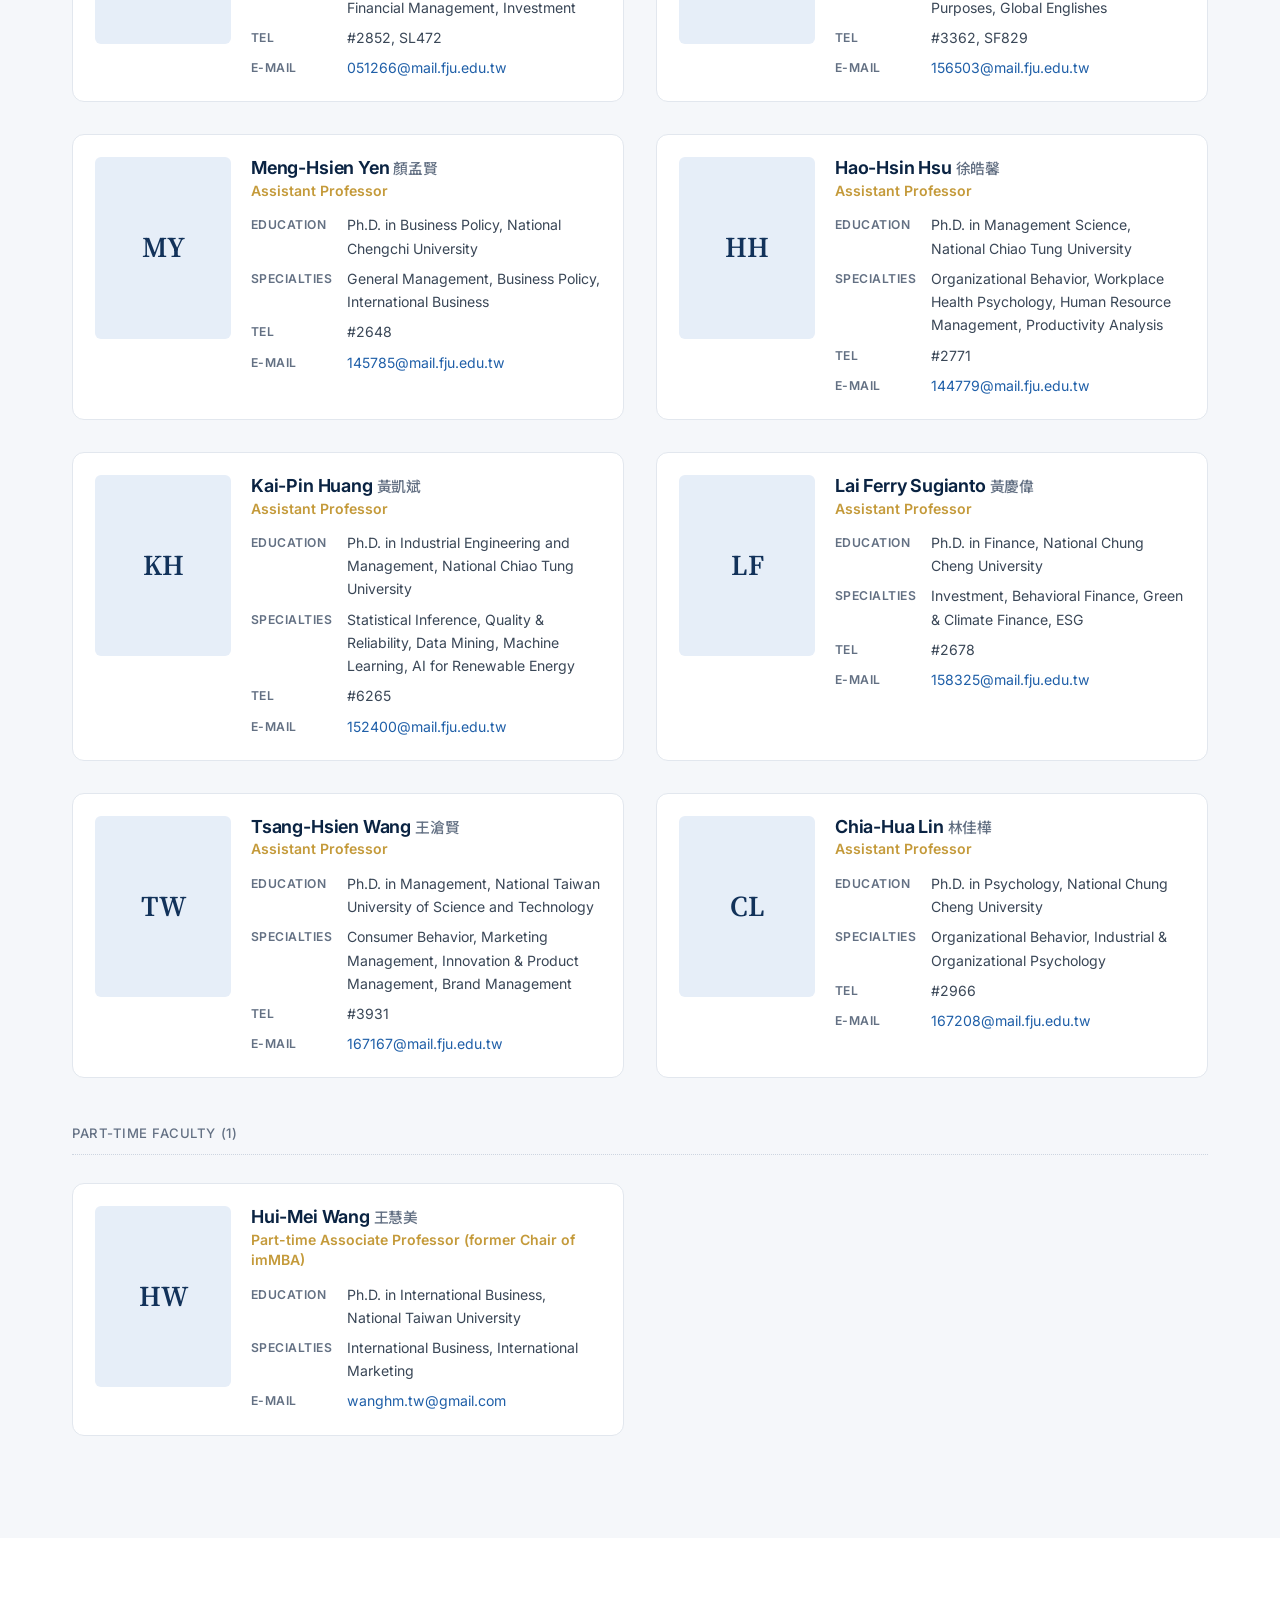
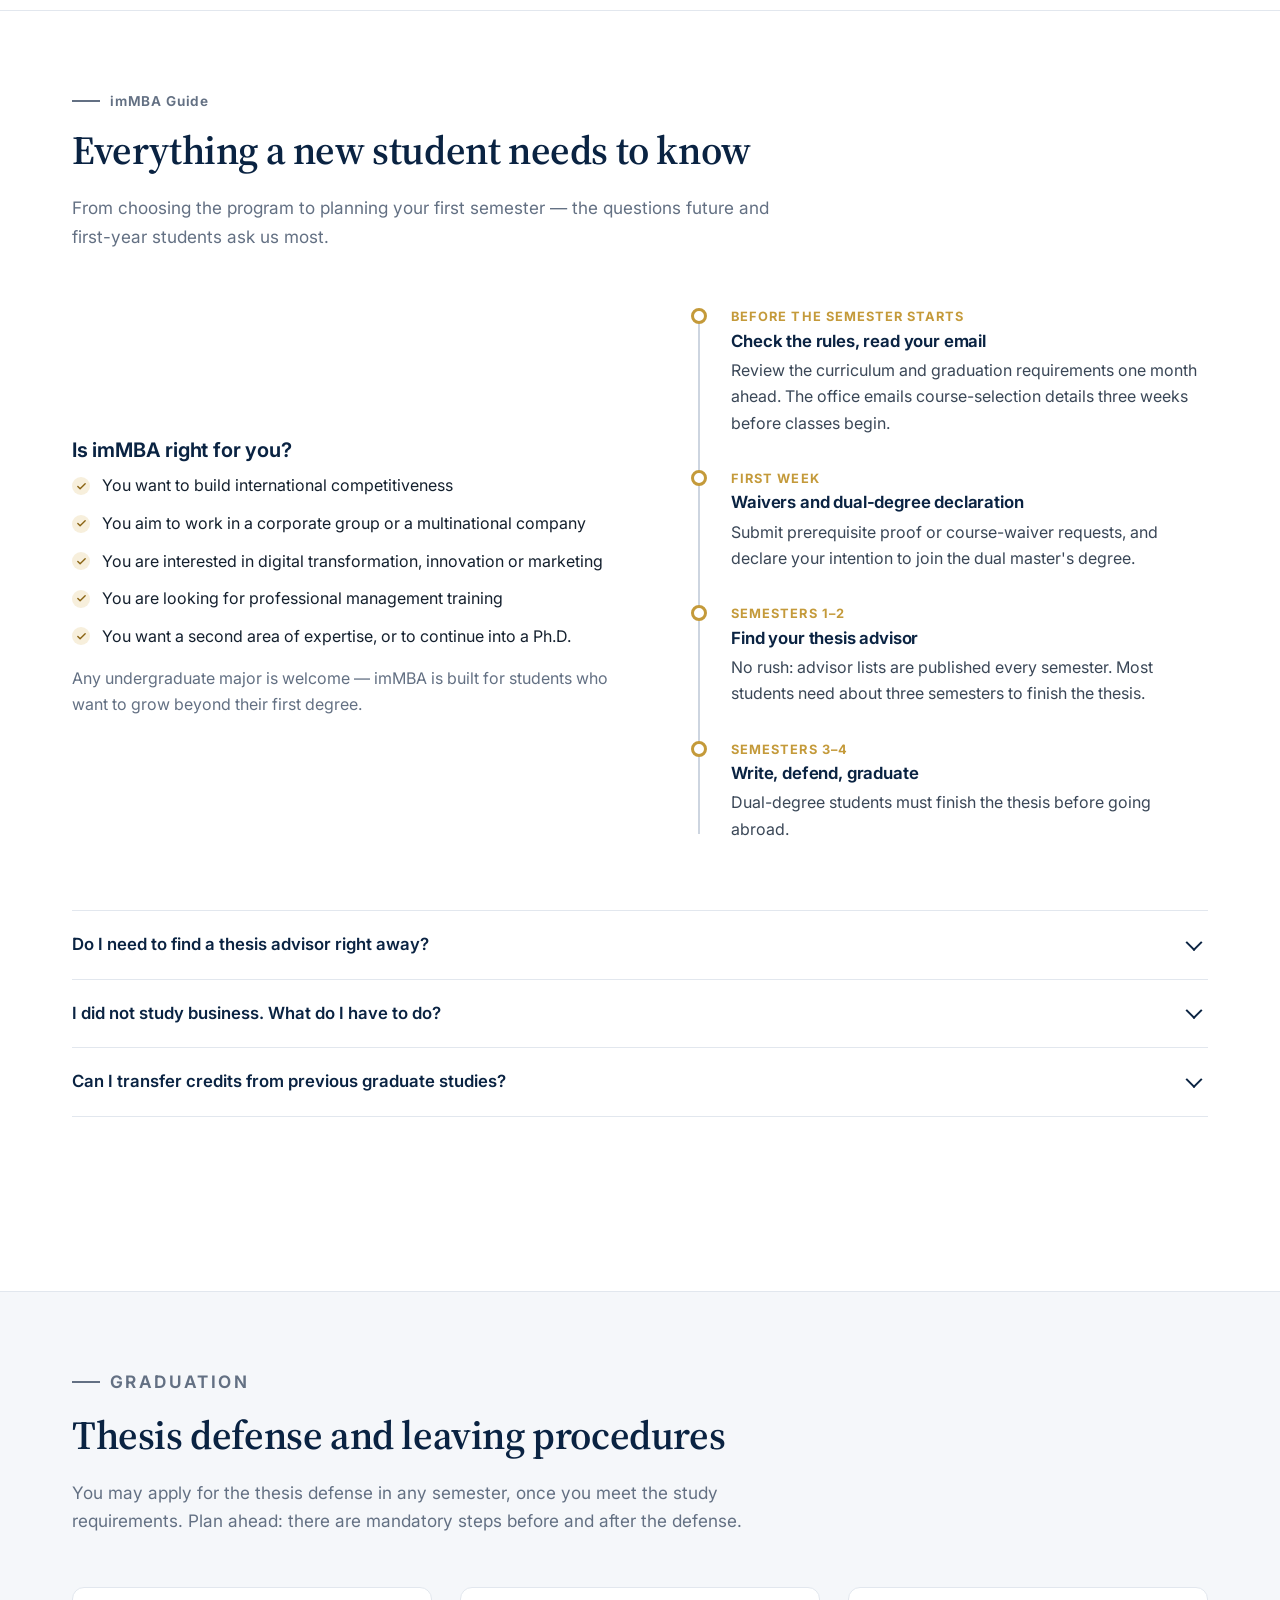
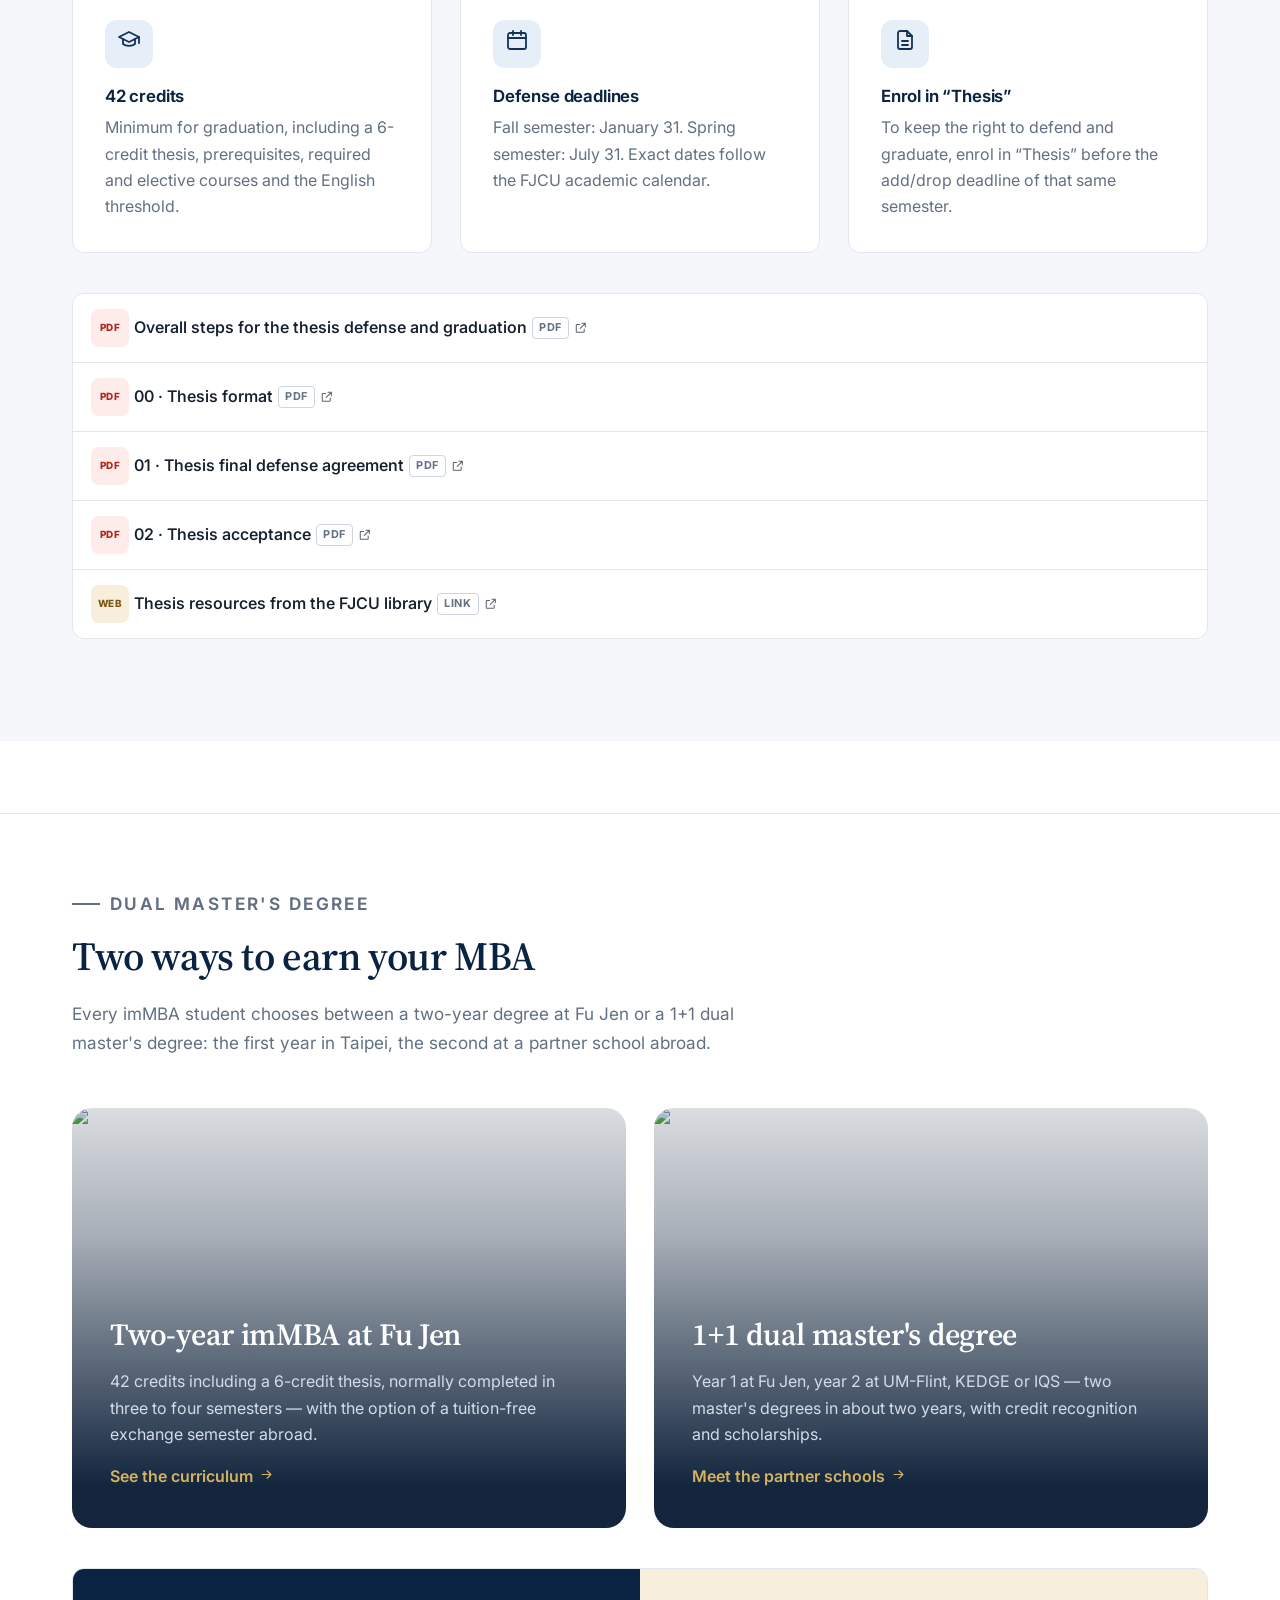
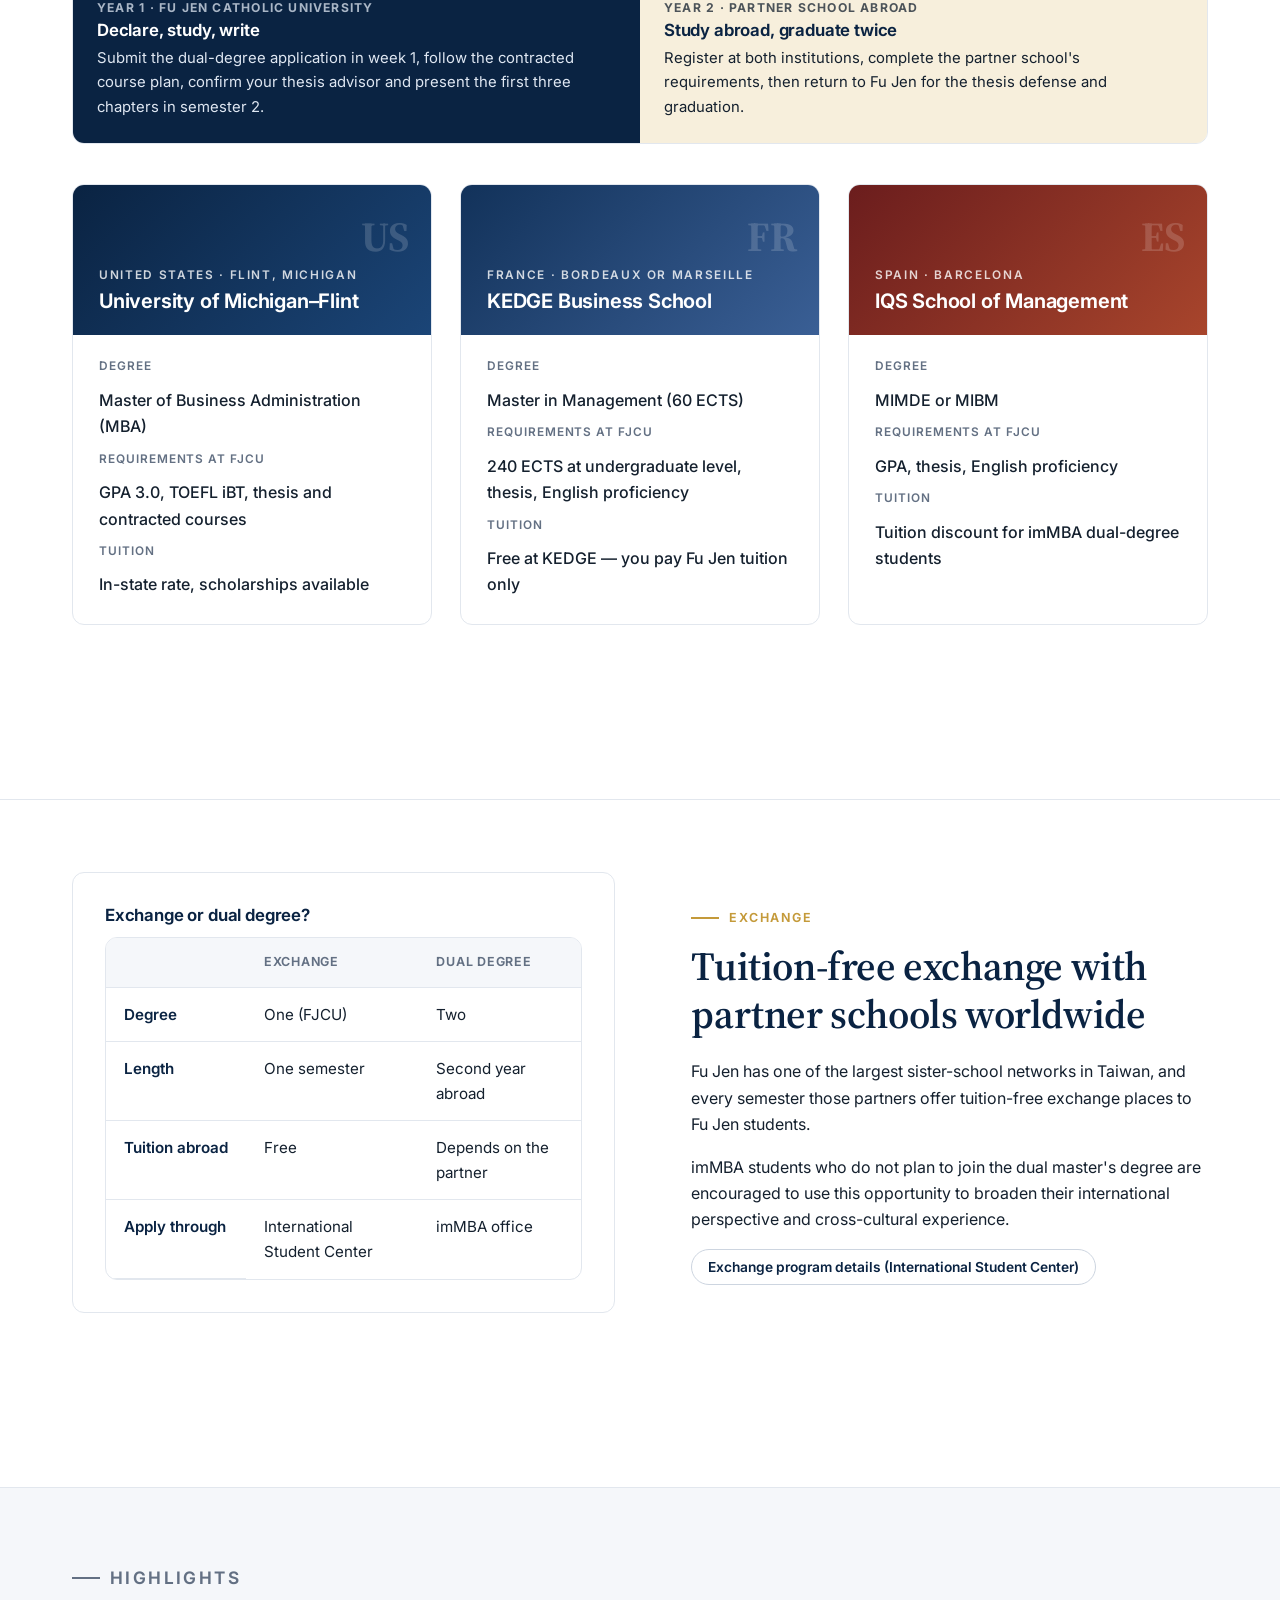
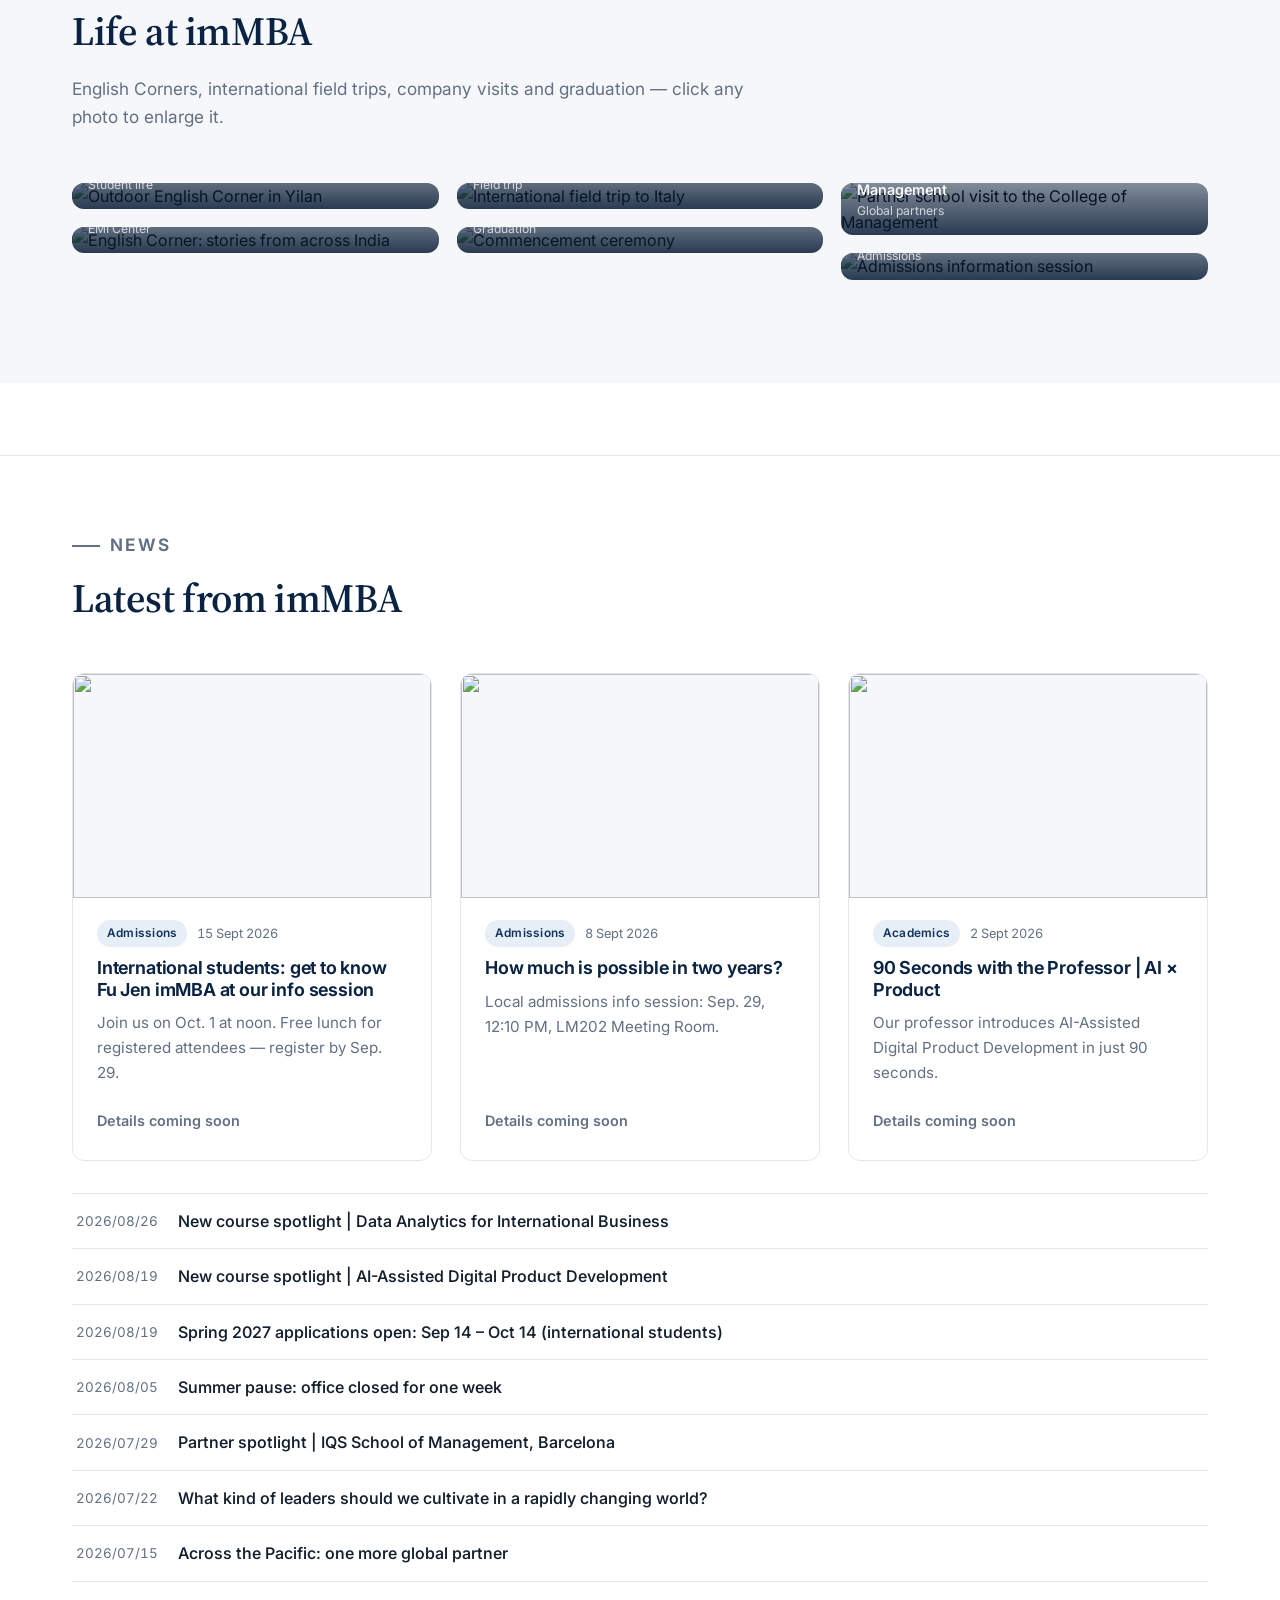
==== commit adb7045a: "Put the date at the start of each announcement row Co-Authored-By: Claude Opus 5 <noreply@anthropic." ====
--- a/index.html
+++ b/index.html
@@ -650,8 +650,8 @@
     // the rest as a compact list, like the official announcements page
     document.getElementById("news-list").innerHTML = rows.slice(3).map(function (n) {
       var title = bi(esc(n.title.en), esc(n.title.zh));
-      var inner = '<span class="n-title">' + title + "</span>" +
-        '<time datetime="' + n.date + '">' + n.date.replace(/-/g, "/") + "</time>";
+      var inner = '<time datetime="' + n.date + '">' + n.date.replace(/-/g, "/") + "</time>" +
+        '<span class="n-title">' + title + "</span>";
       return "<li>" + (n.link
         ? '<a href="' + n.link + '" target="_blank" rel="noopener">' + inner + '<span data-icon="external"></span></a>'
         : "<span>" + inner + "</span>") + "</li>";
--- a/assets/css/styles.css
+++ b/assets/css/styles.css
@@ -759,9 +759,9 @@
 }
 .news-list a:hover { color: var(--navy-800); background: var(--bg-soft); }
 .news-list .n-title { flex: 1; min-width: 0; font-weight: 550; }
-.news-list time { color: var(--muted); font-size: .86rem; font-variant-numeric: tabular-nums; white-space: nowrap; }
+.news-list time { color: var(--muted); font-size: .84rem; font-variant-numeric: tabular-nums; white-space: nowrap; min-width: 88px; }
 .news-list .ext-icon { opacity: .5; }
 @media (max-width: 560px) {
-  .news-list a, .news-list > li > span { flex-wrap: wrap; gap: 4px 12px; }
-  .news-list .n-title { flex-basis: 100%; }
-}
+  .news-list a, .news-list > li > span { flex-wrap: wrap; gap: 2px 12px; }
+  .news-list time { min-width: 0; flex-basis: 100%; order: -1; }
+}
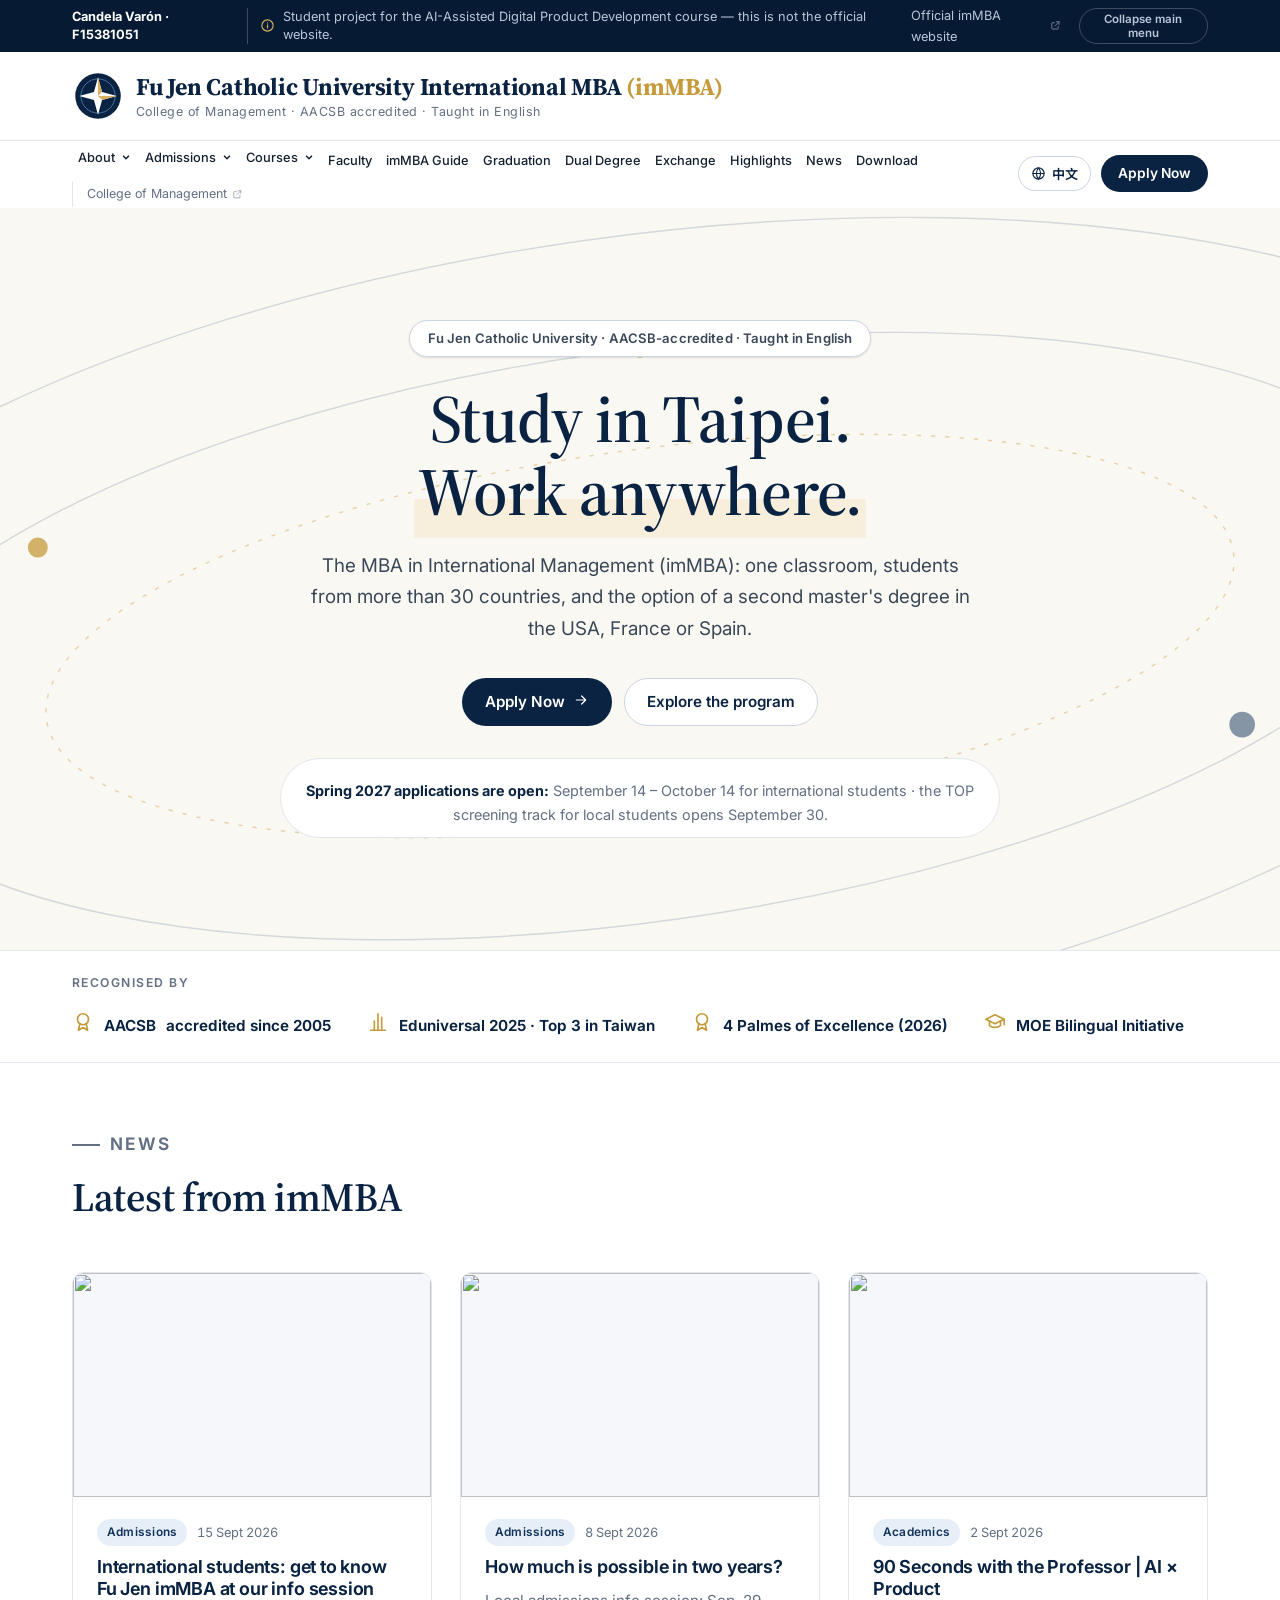
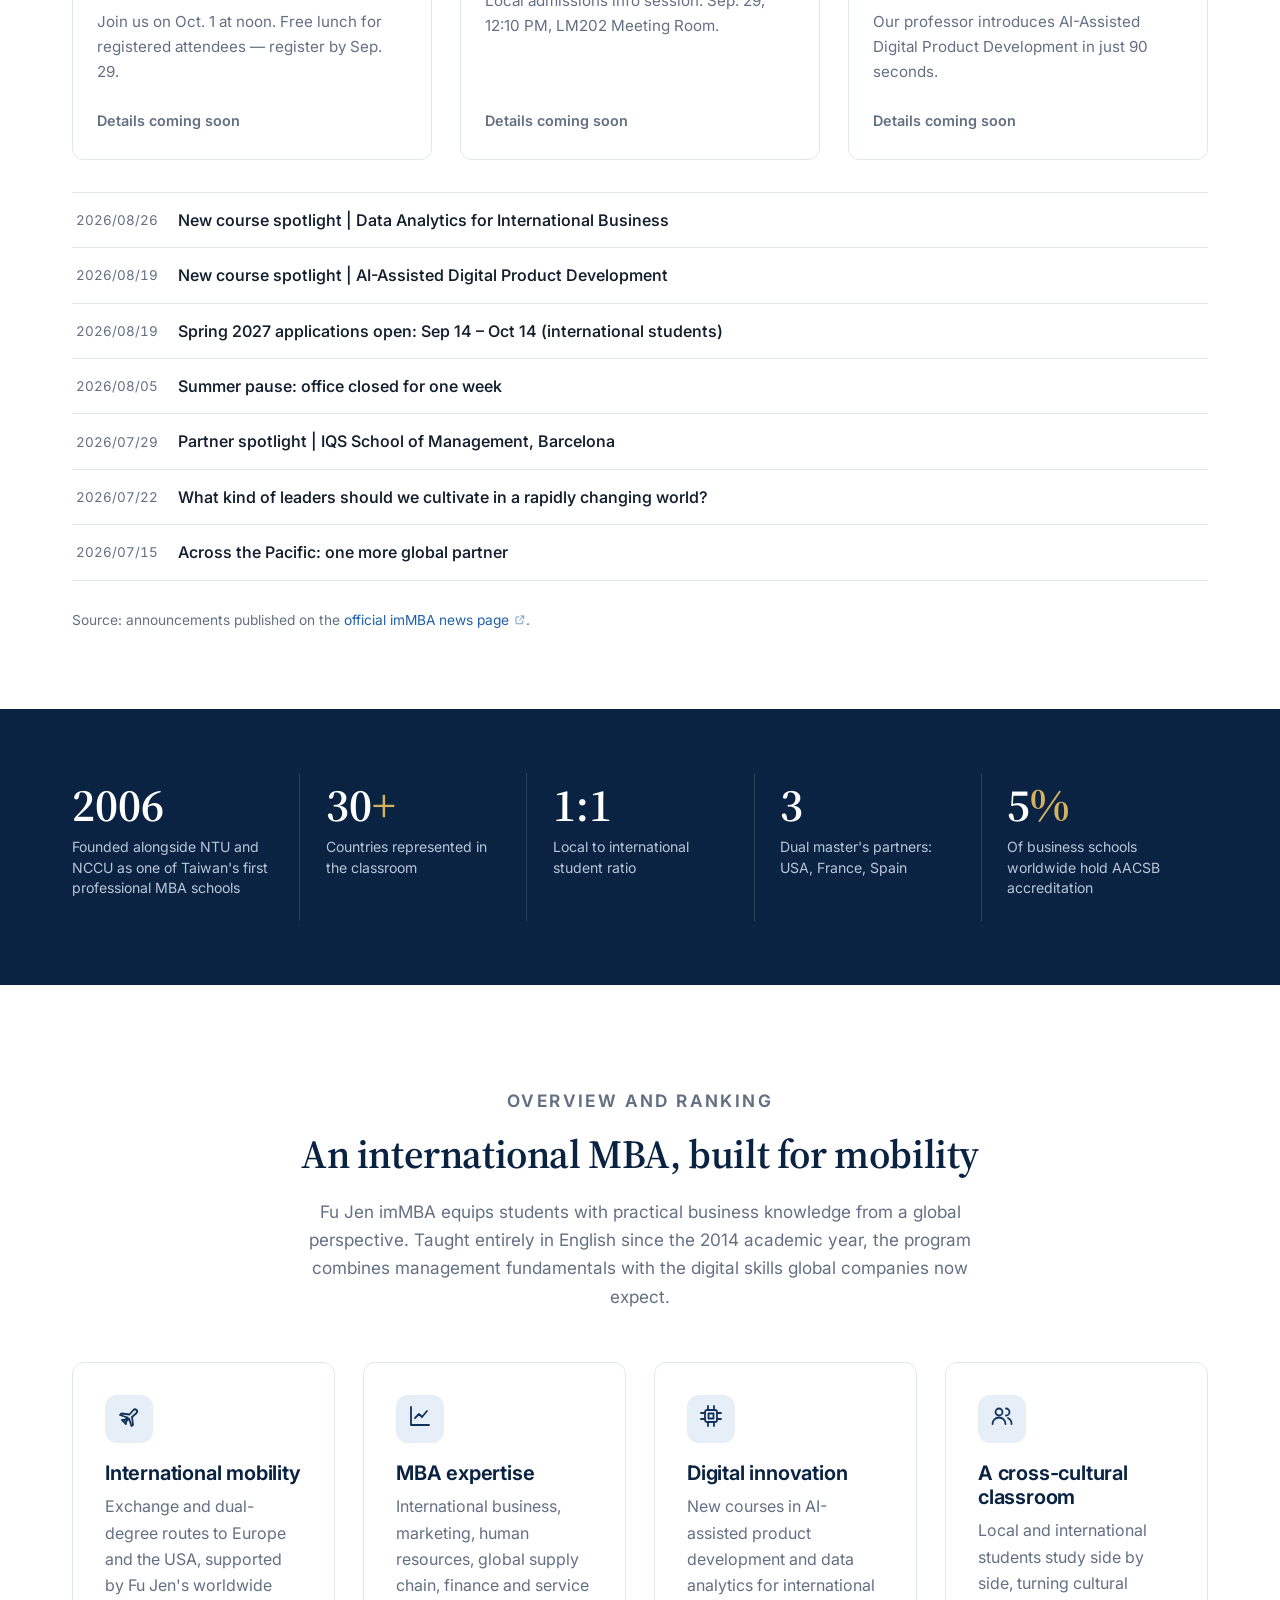
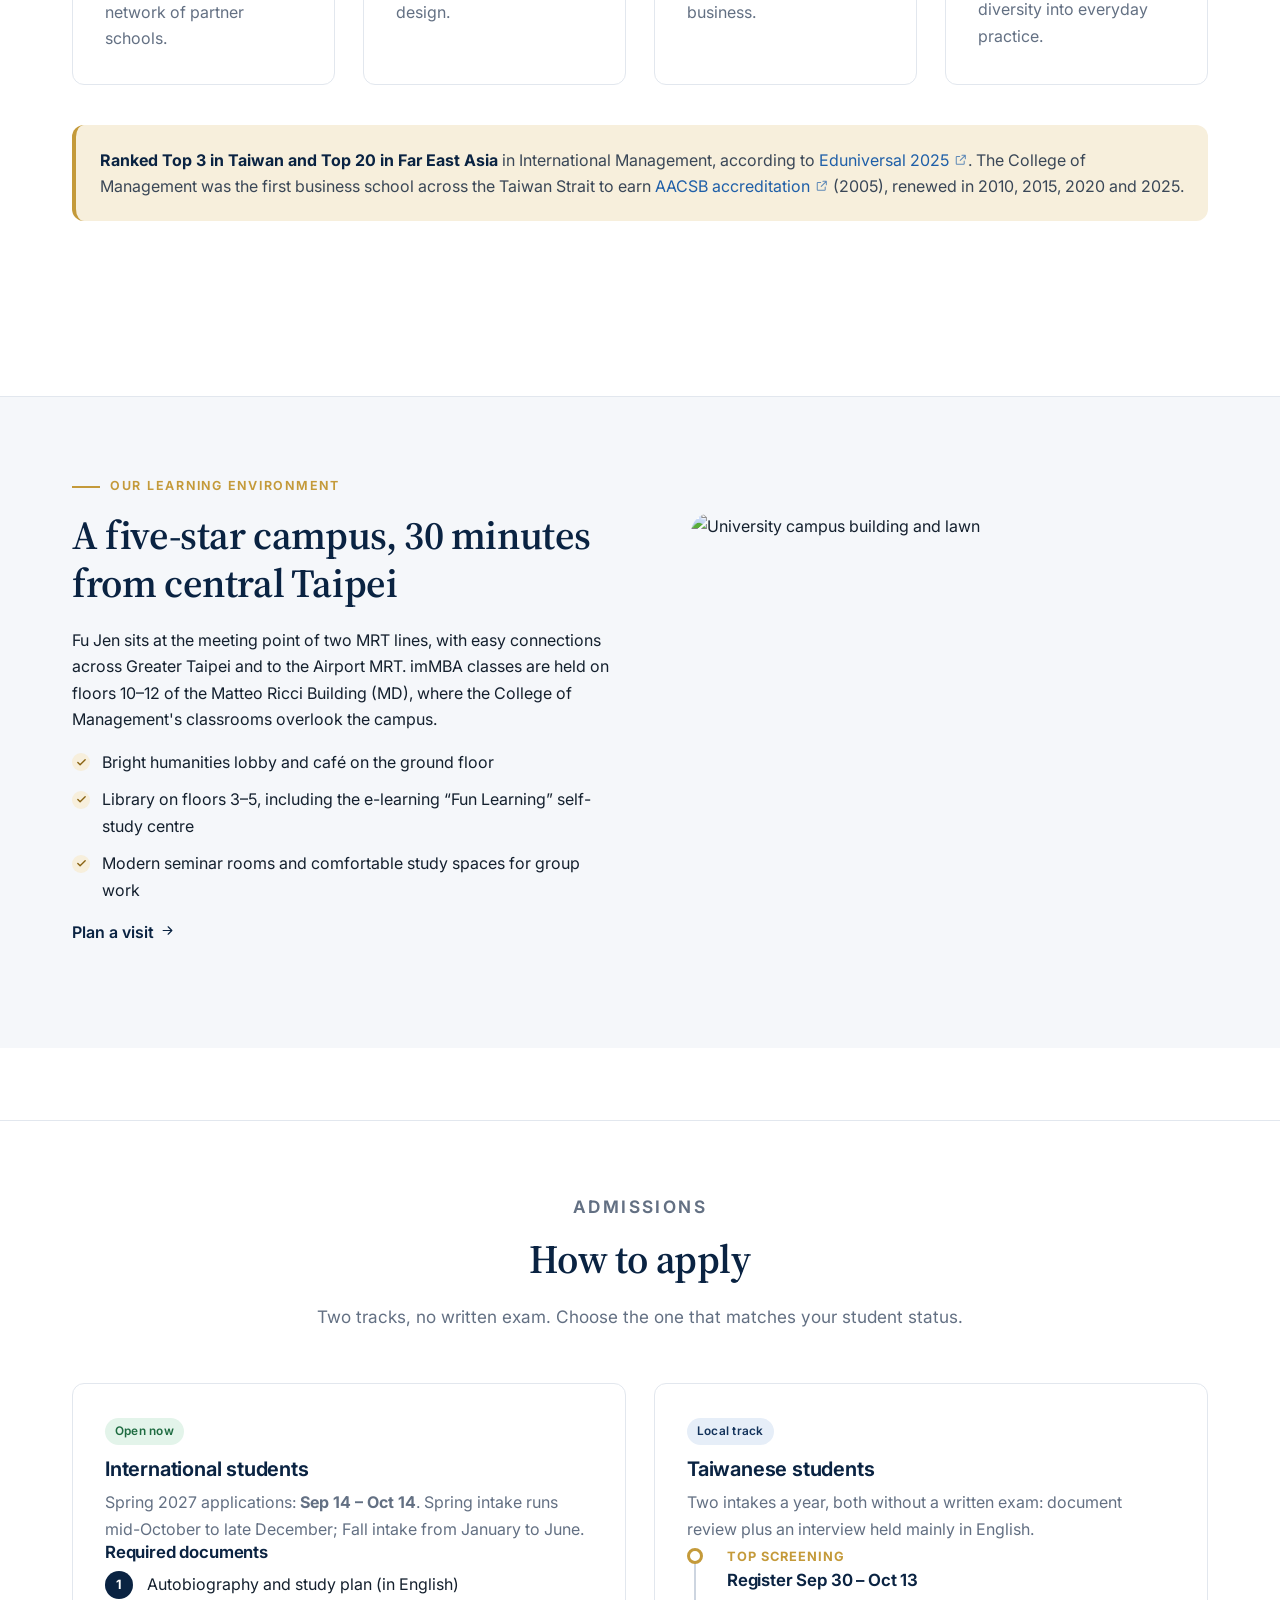
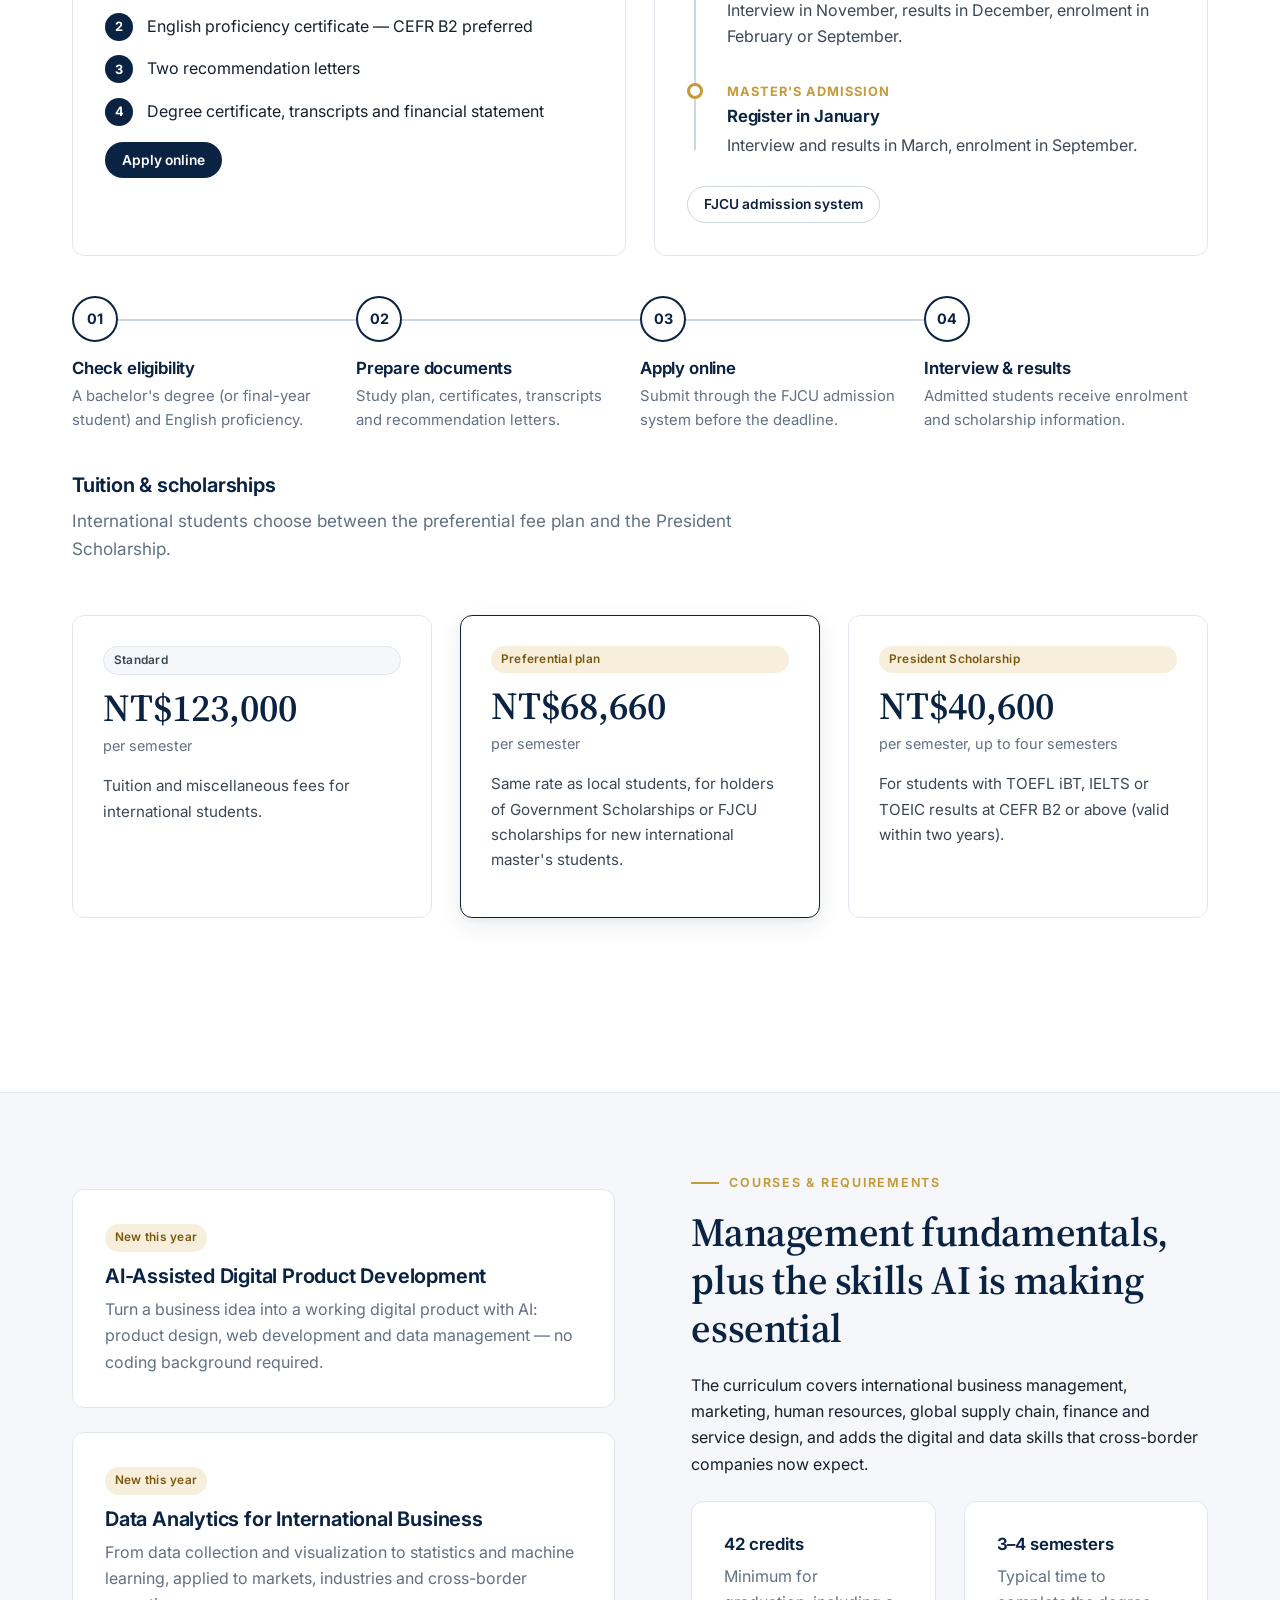
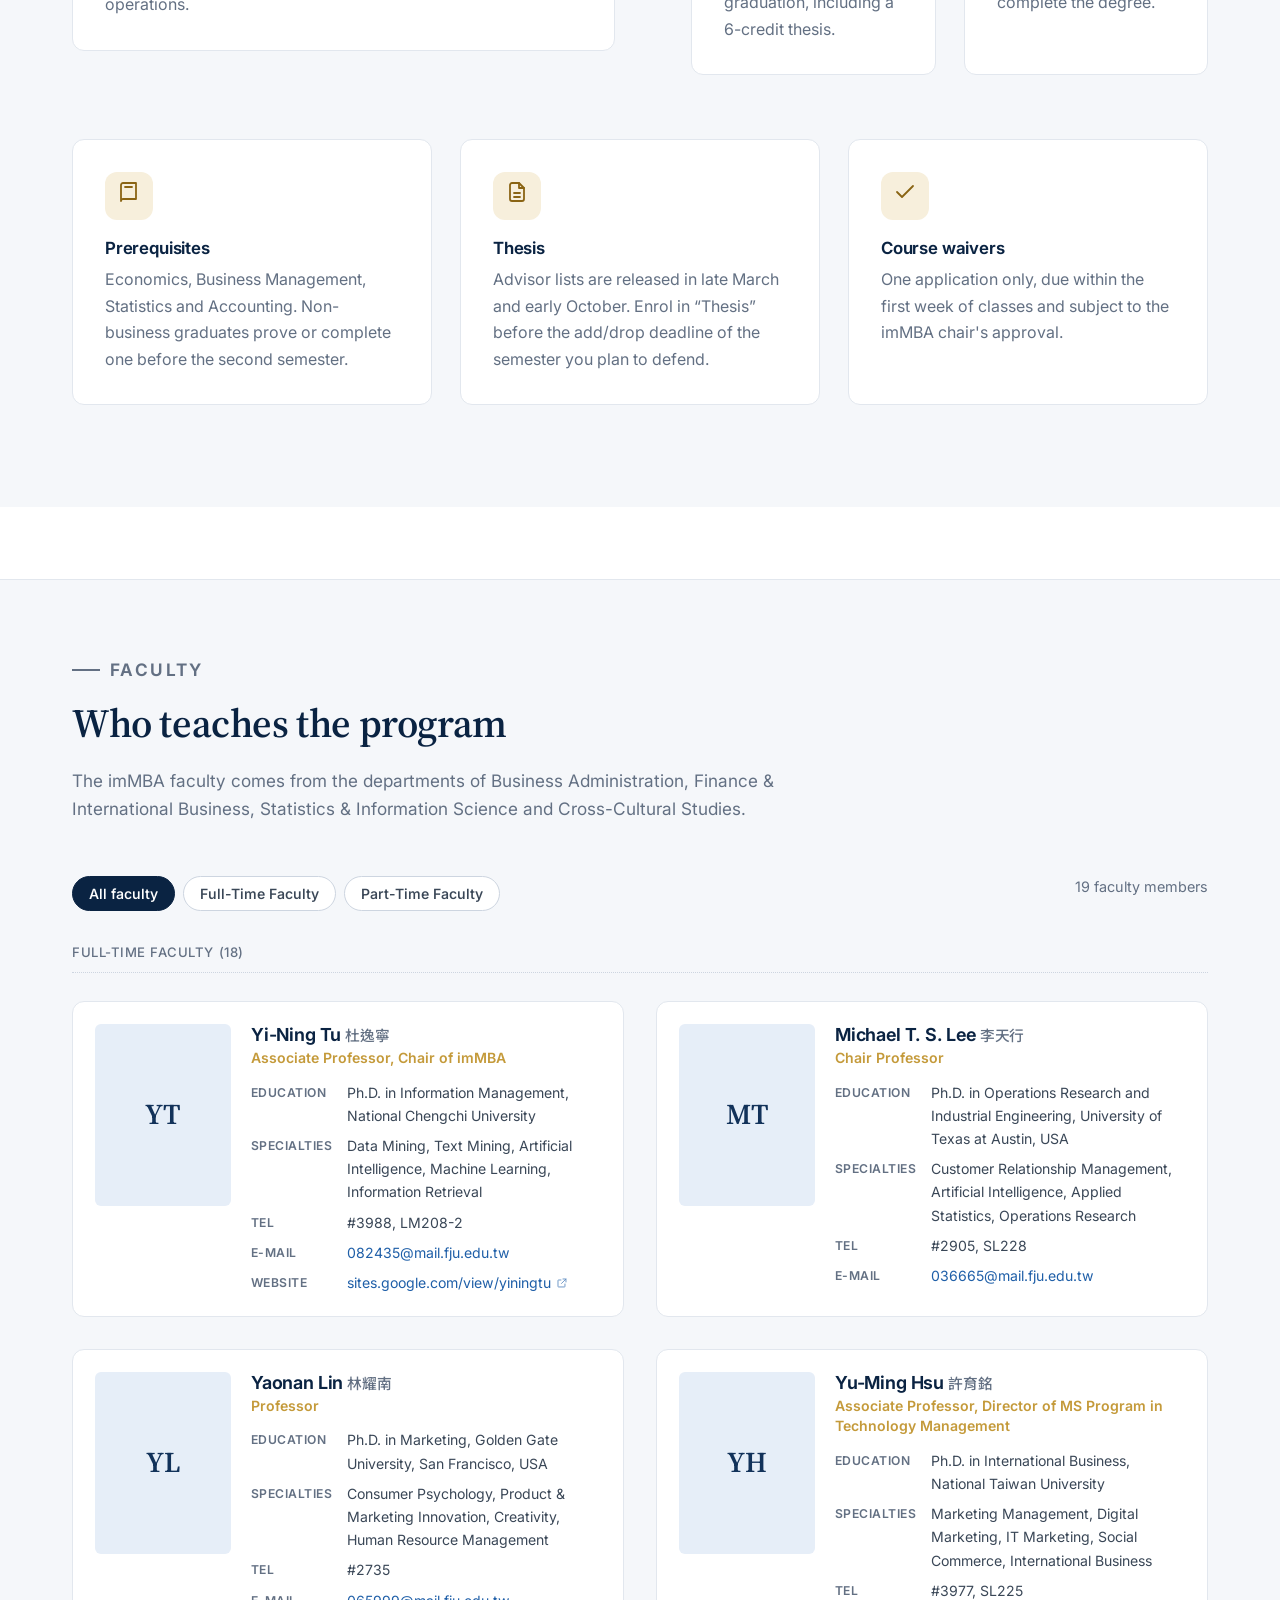
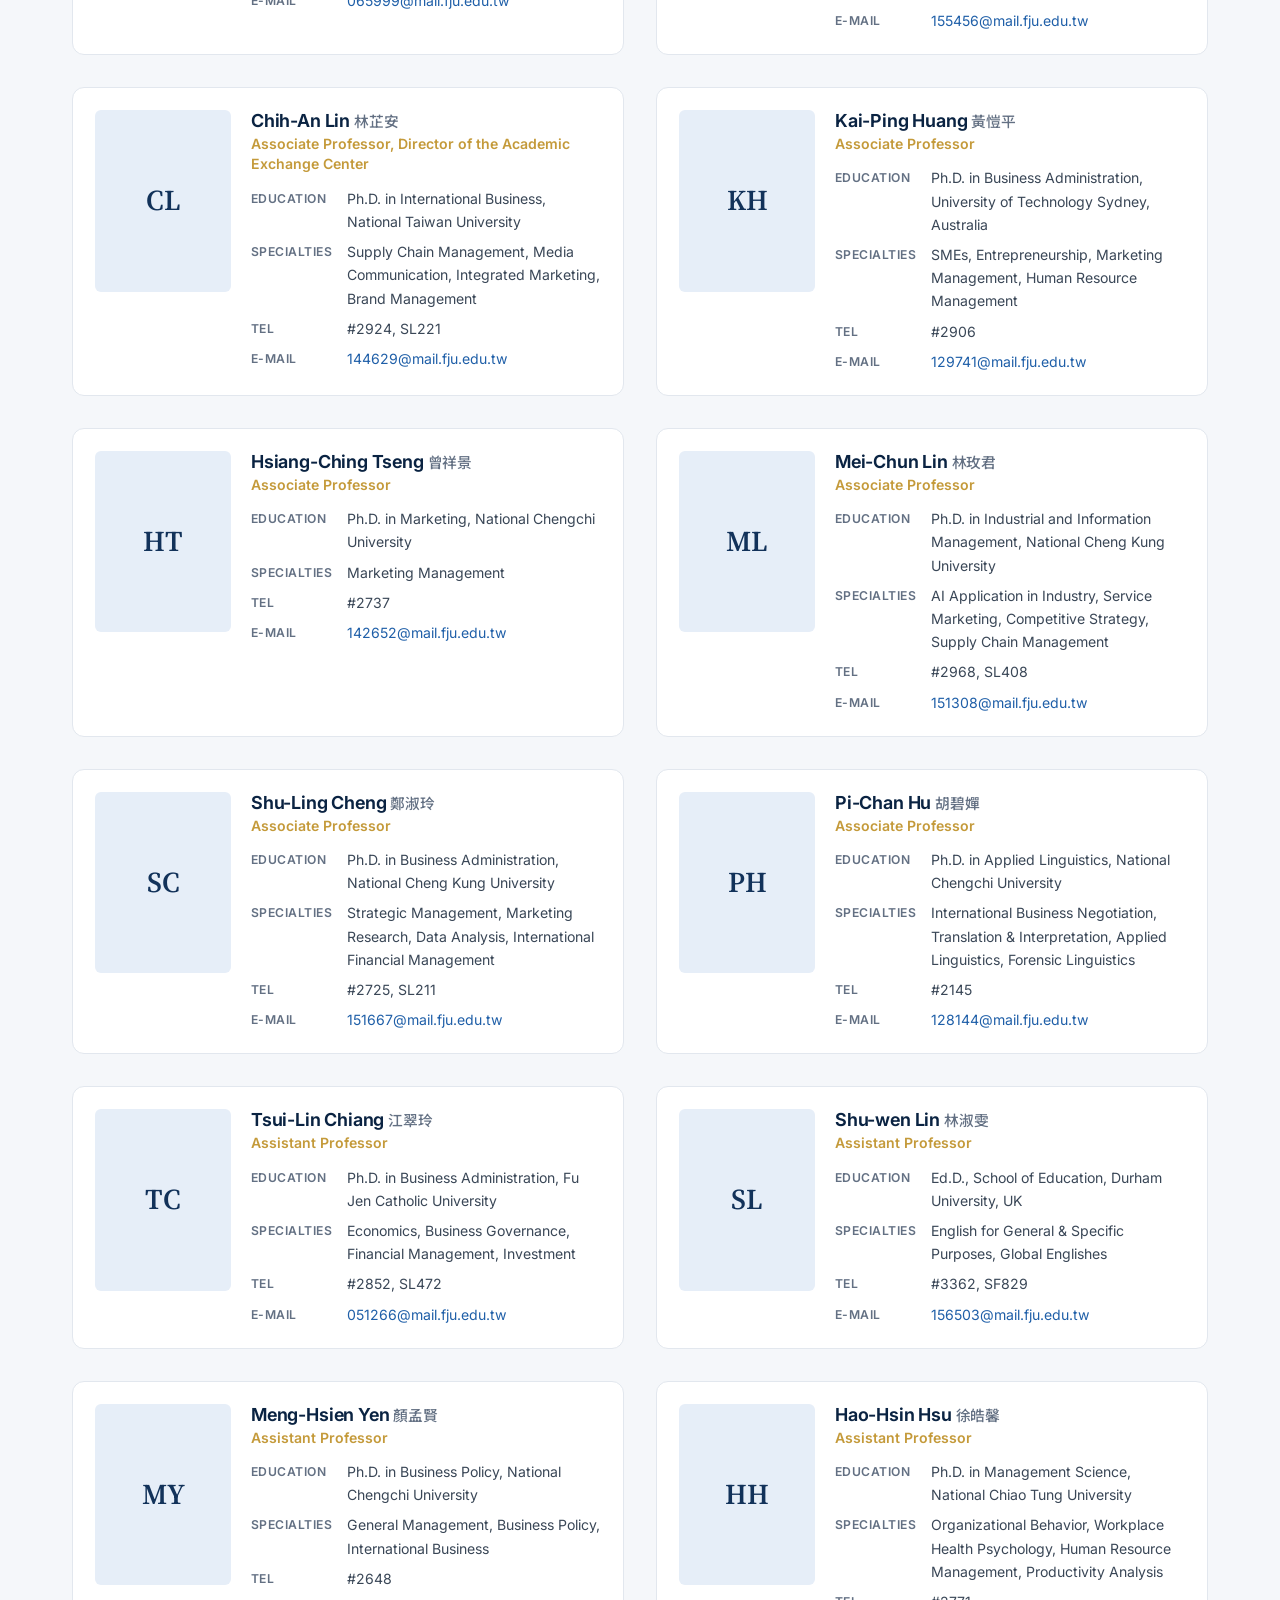
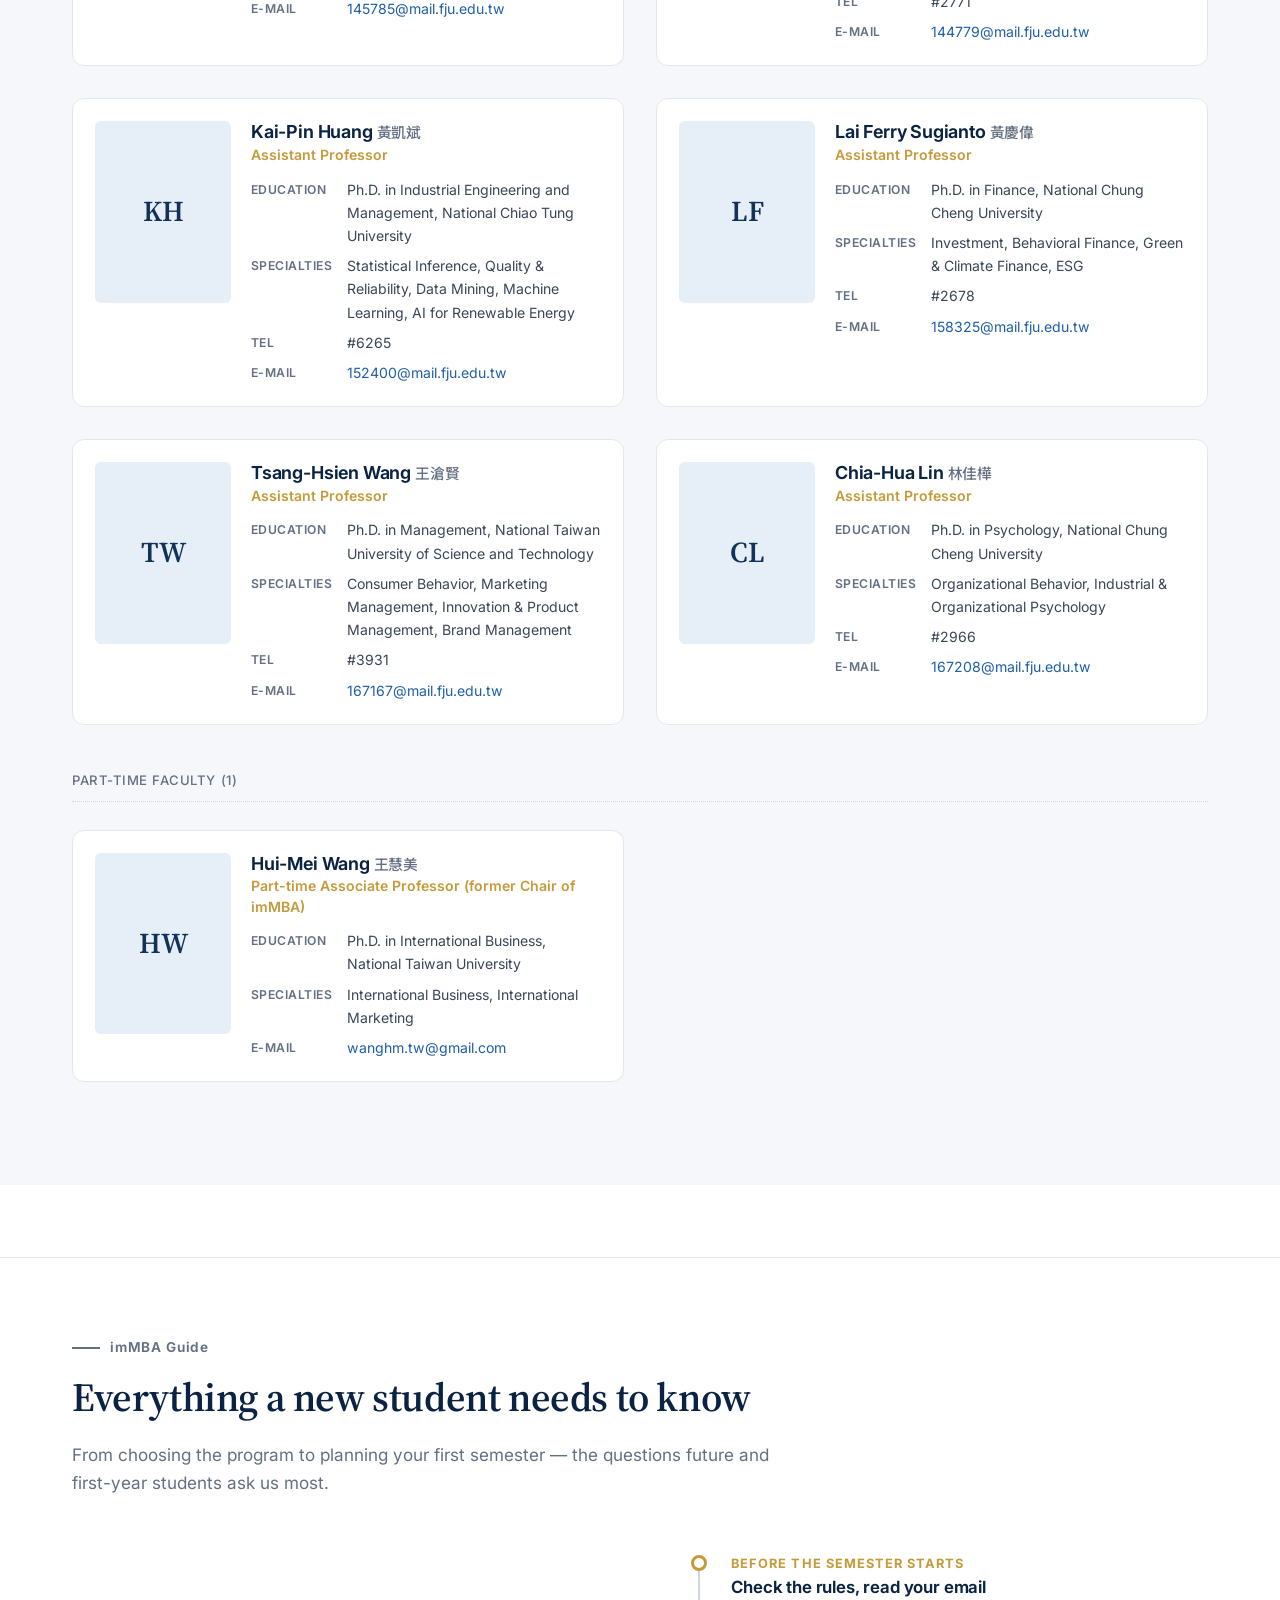
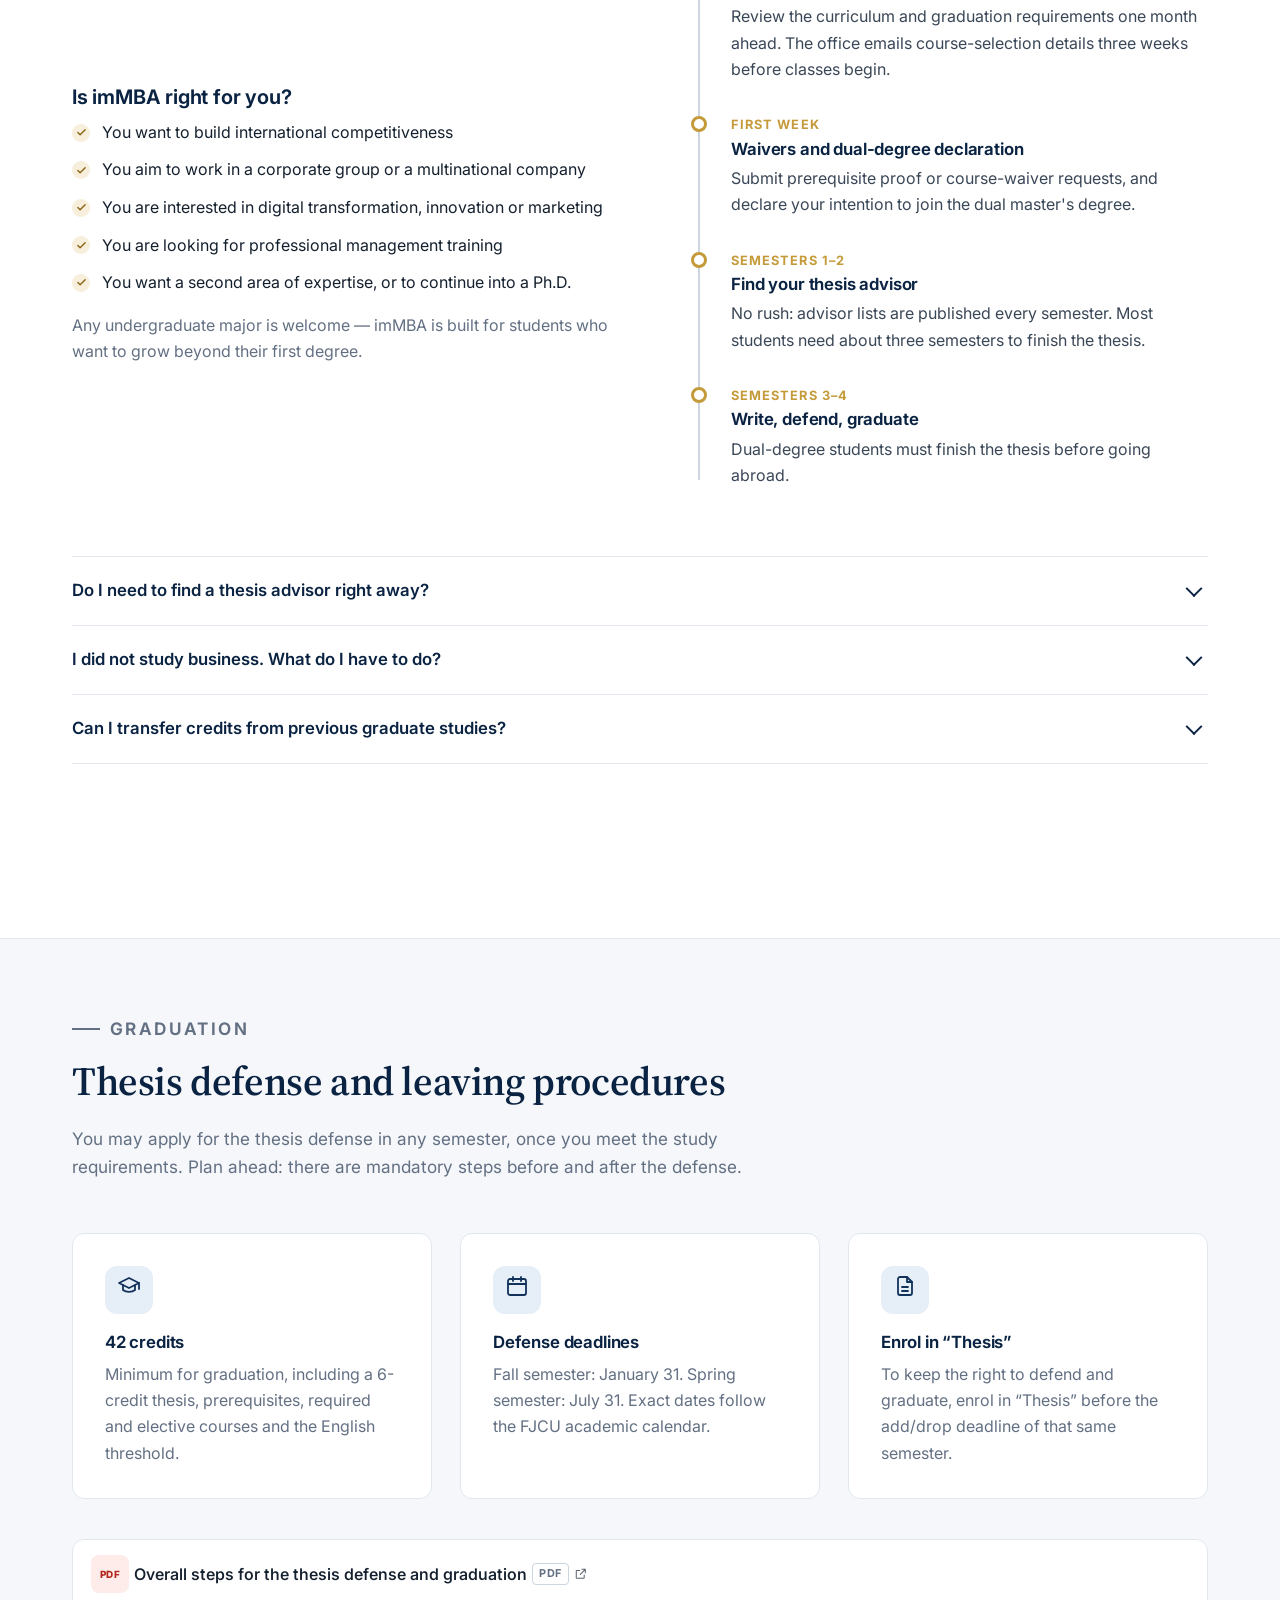
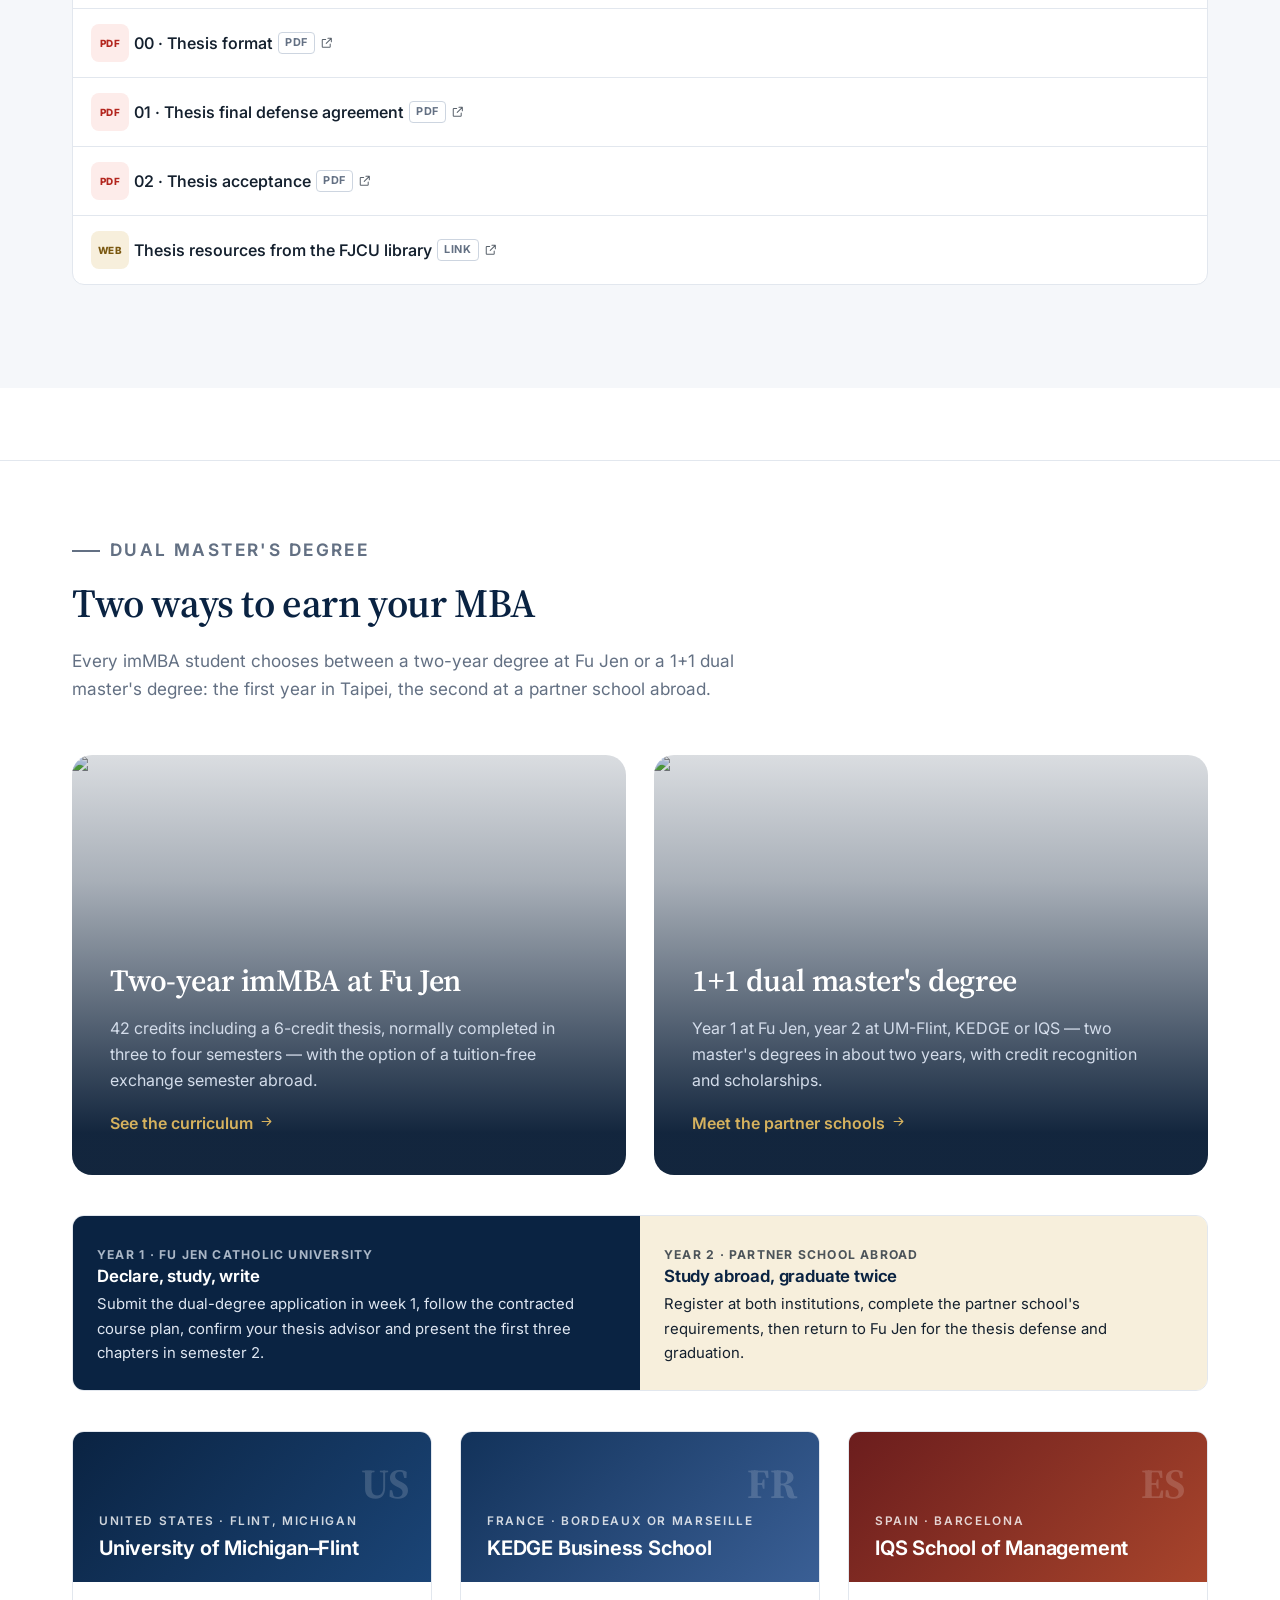
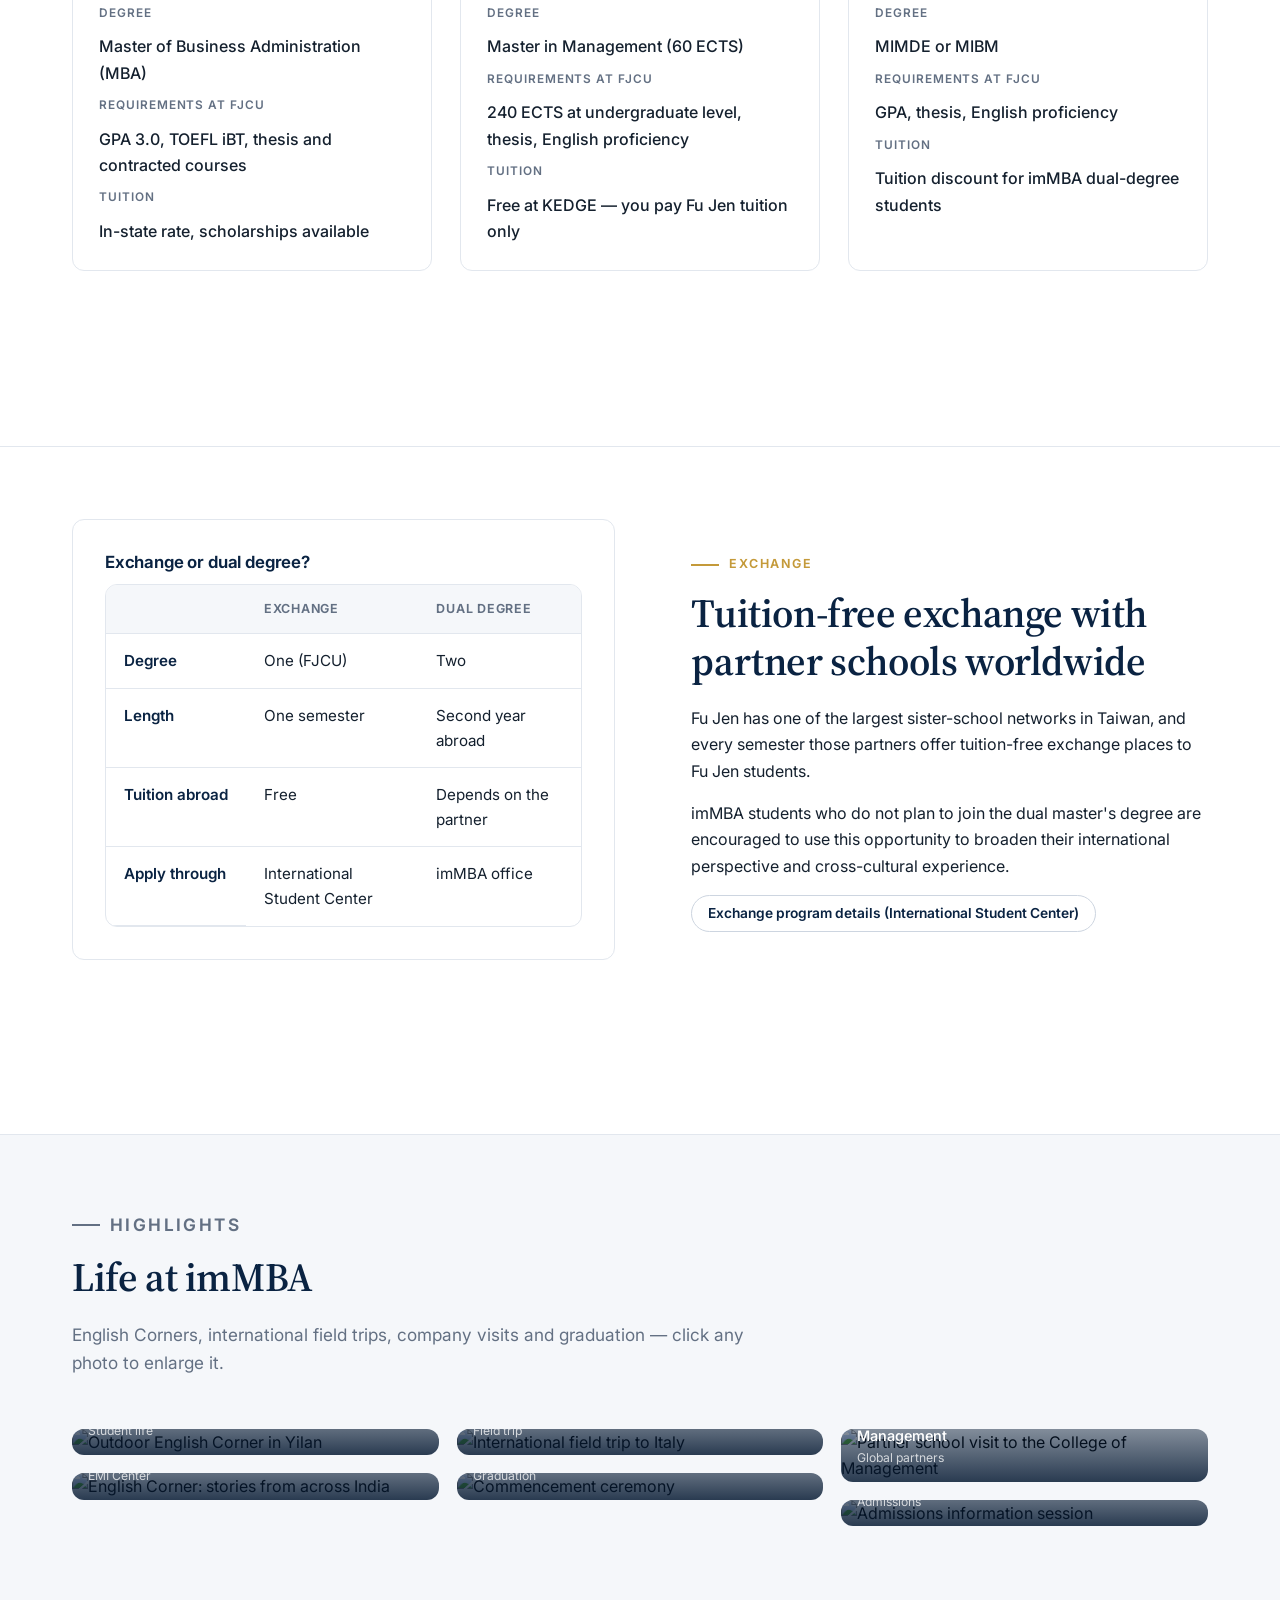
==== commit f51a4616: "Move the announcements straight below the hero Co-Authored-By: Claude Opus 5 <noreply@anthropic.com>" ====
--- a/index.html
+++ b/index.html
@@ -72,6 +72,22 @@
     </div>
   </div>
 
+  <!-- ============ NEWS ============ -->
+  <section class="section section-sm content-block" id="news">
+    <div class="container">
+      <div class="section-head reveal">
+        <p class="eyebrow"><span lang="en">News</span><span lang="zh-Hant">最新消息</span></p>
+        <h2><span lang="en">Latest from imMBA</span><span lang="zh-Hant">國際經管近期動態</span></h2>
+      </div>
+      <div class="grid grid-3" id="news-grid"></div>
+      <ul class="news-list reveal" id="news-list"></ul>
+      <p class="source-note reveal">
+        <span lang="en">Source: announcements published on the <a href="https://www.management.fju.edu.tw/esubweb/immbaengindex/news.php" target="_blank" rel="noopener">official imMBA news page</a>.</span>
+        <span lang="zh-Hant">資料來源：<a href="https://www.management.fju.edu.tw/subweb/immba/news.php" target="_blank" rel="noopener">國際經管官方網站公告</a>。</span>
+      </p>
+    </div>
+  </section>
+
   <!-- ============ STATS ============ -->
   <section class="section section-navy section-sm">
     <div class="container">
@@ -475,22 +491,6 @@
         <p><span lang="en">English Corners, international field trips, company visits and graduation — click any photo to enlarge it.</span><span lang="zh-Hant">英語角、海外參訪、企業參訪與畢業典禮，點擊照片可放大瀏覽。</span></p>
       </div>
       <div class="gallery-grid reveal" id="gallery"></div>
-    </div>
-  </section>
-
-  <!-- ============ NEWS ============ -->
-  <section class="section content-block" id="news">
-    <div class="container">
-      <div class="section-head reveal">
-        <p class="eyebrow"><span lang="en">News</span><span lang="zh-Hant">最新消息</span></p>
-        <h2><span lang="en">Latest from imMBA</span><span lang="zh-Hant">國際經管近期動態</span></h2>
-      </div>
-      <div class="grid grid-3" id="news-grid"></div>
-      <ul class="news-list reveal" id="news-list"></ul>
-      <p class="source-note reveal">
-        <span lang="en">Source: announcements published on the <a href="https://www.management.fju.edu.tw/esubweb/immbaengindex/news.php" target="_blank" rel="noopener">official imMBA news page</a>.</span>
-        <span lang="zh-Hant">資料來源：<a href="https://www.management.fju.edu.tw/subweb/immba/news.php" target="_blank" rel="noopener">國際經管官方網站公告</a>。</span>
-      </p>
     </div>
   </section>
 
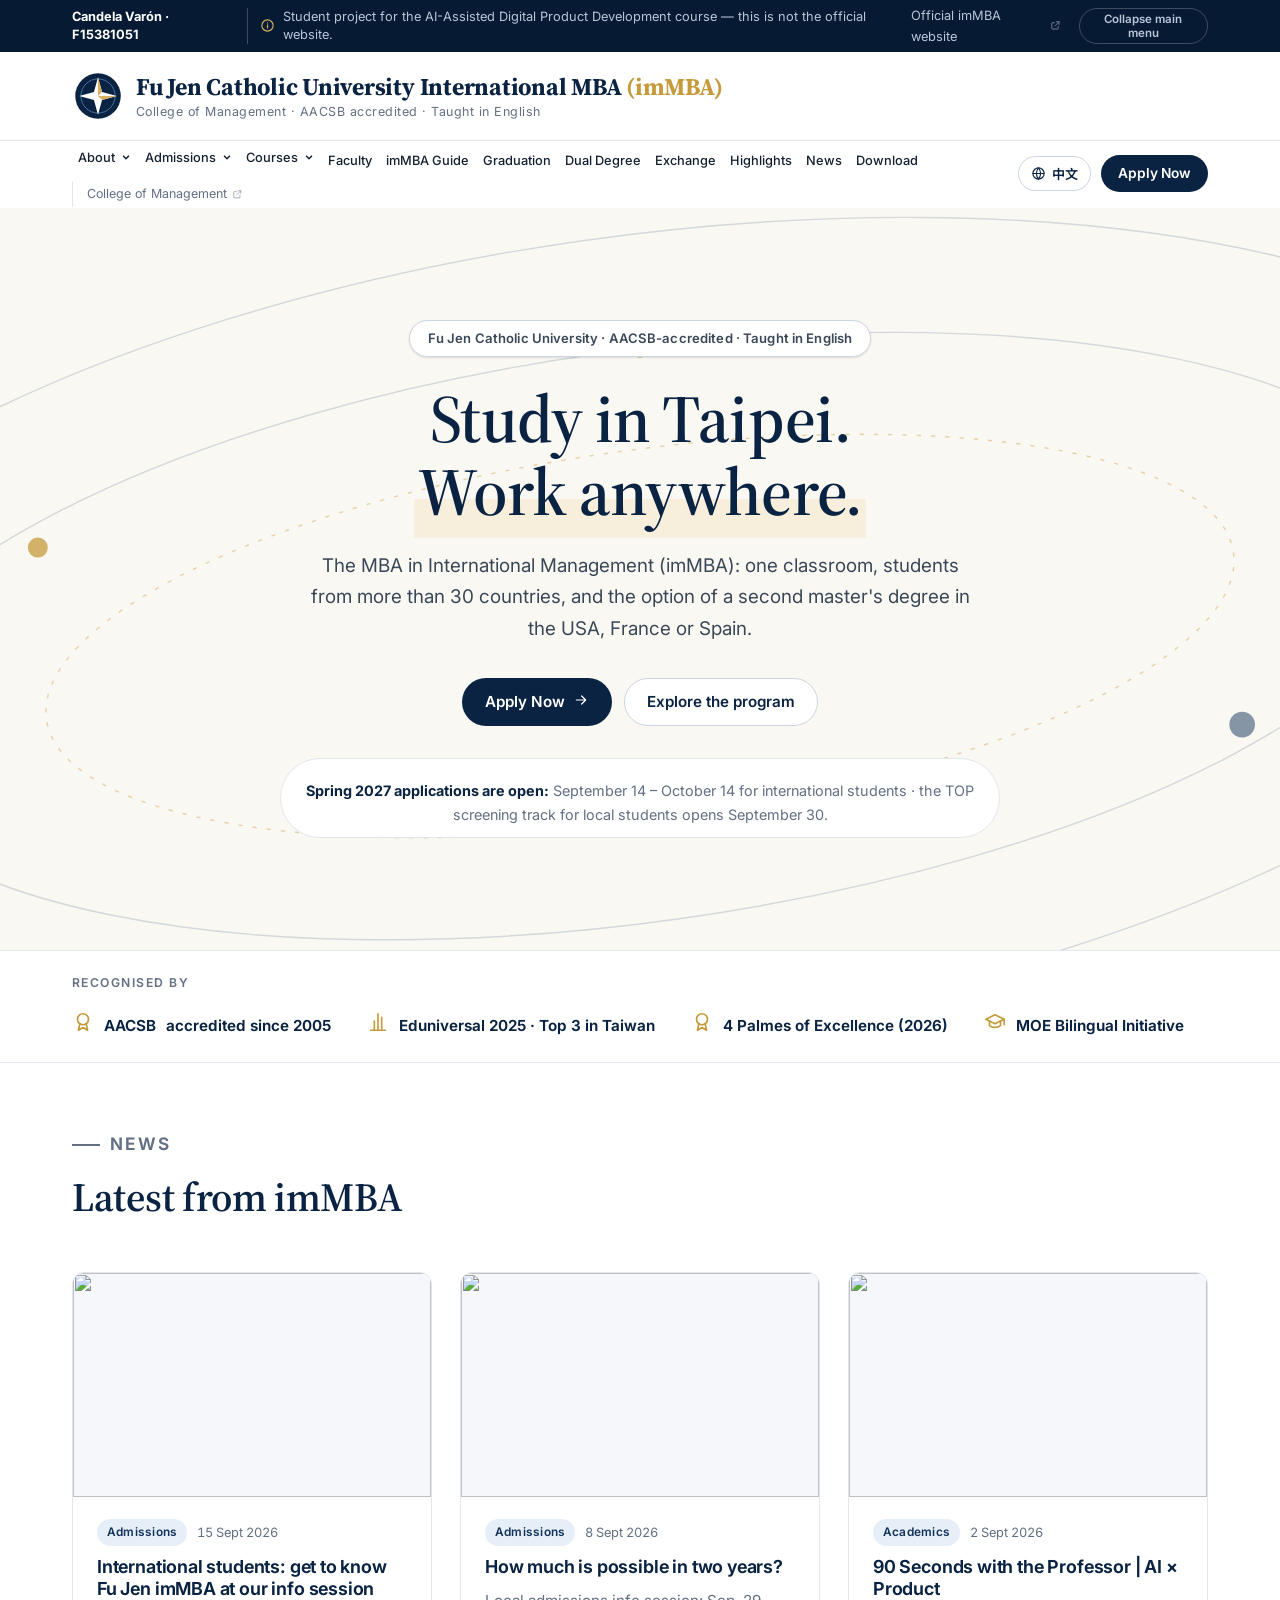
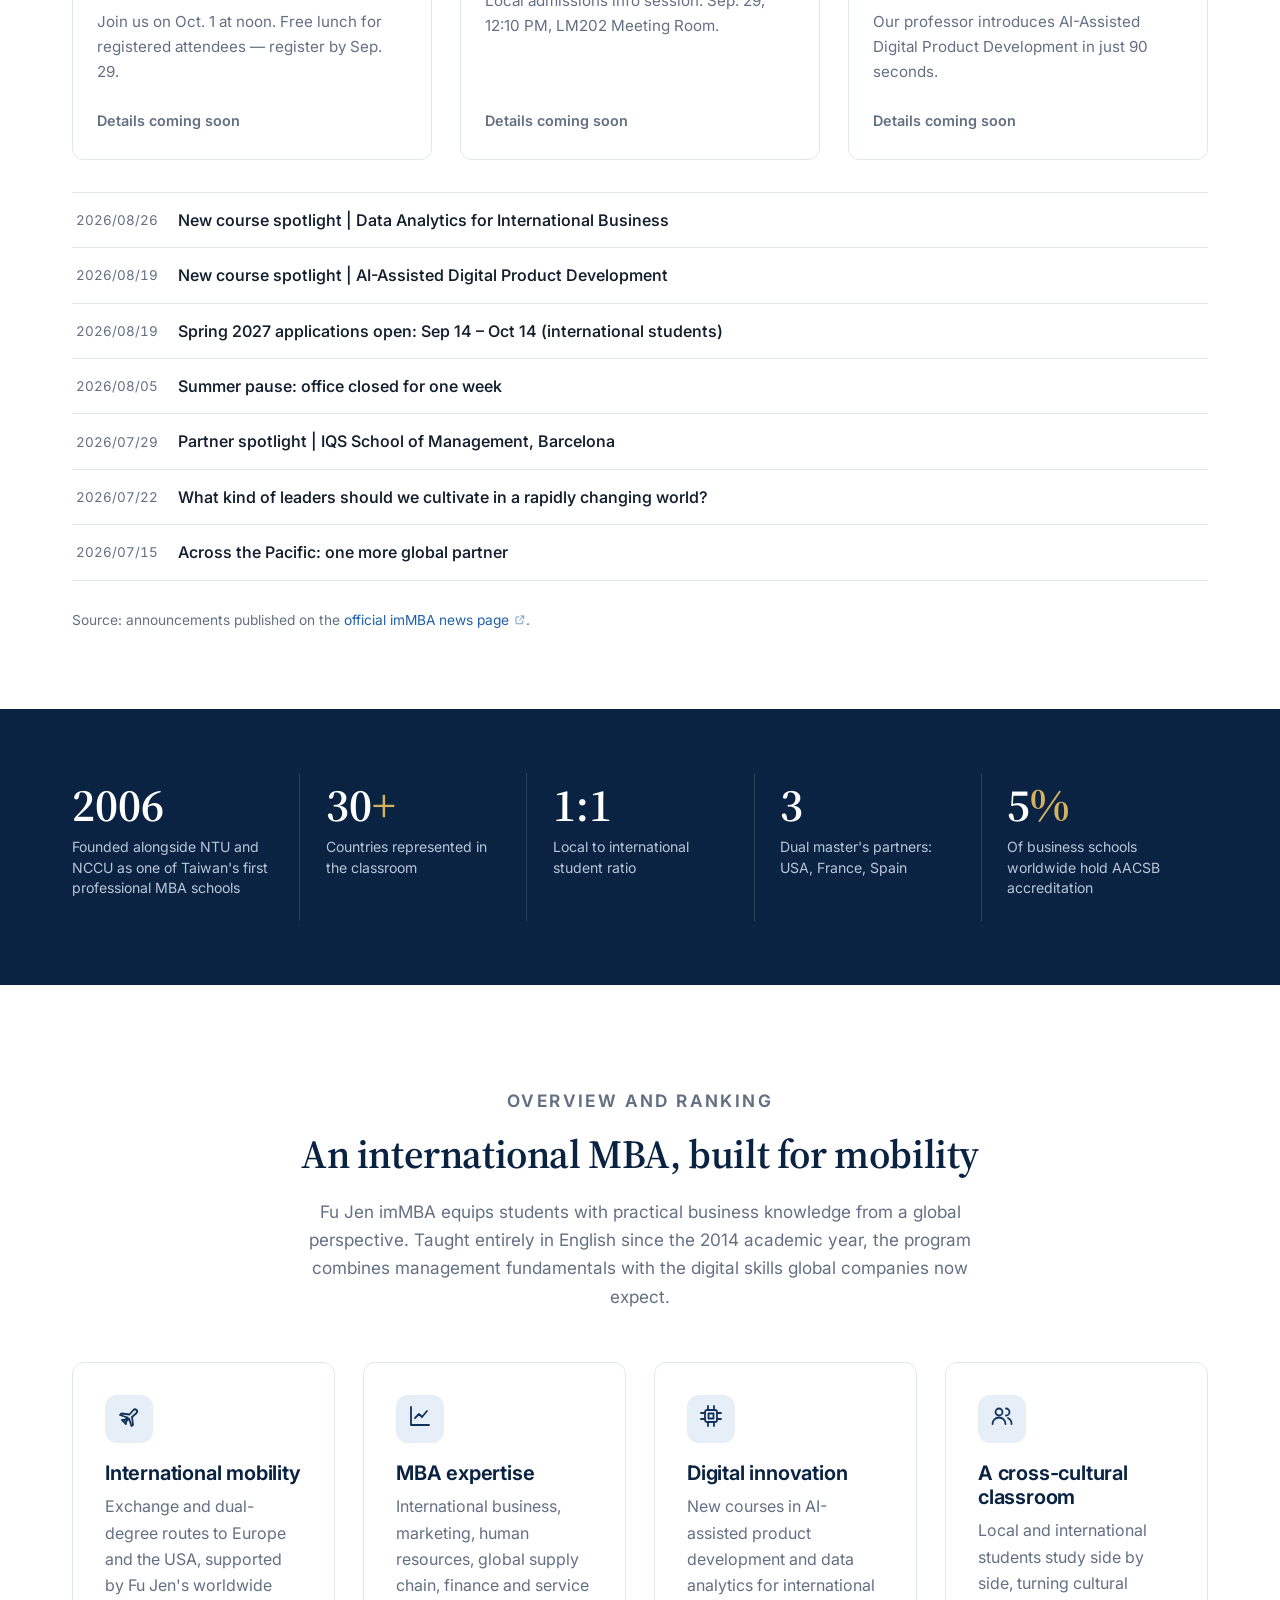
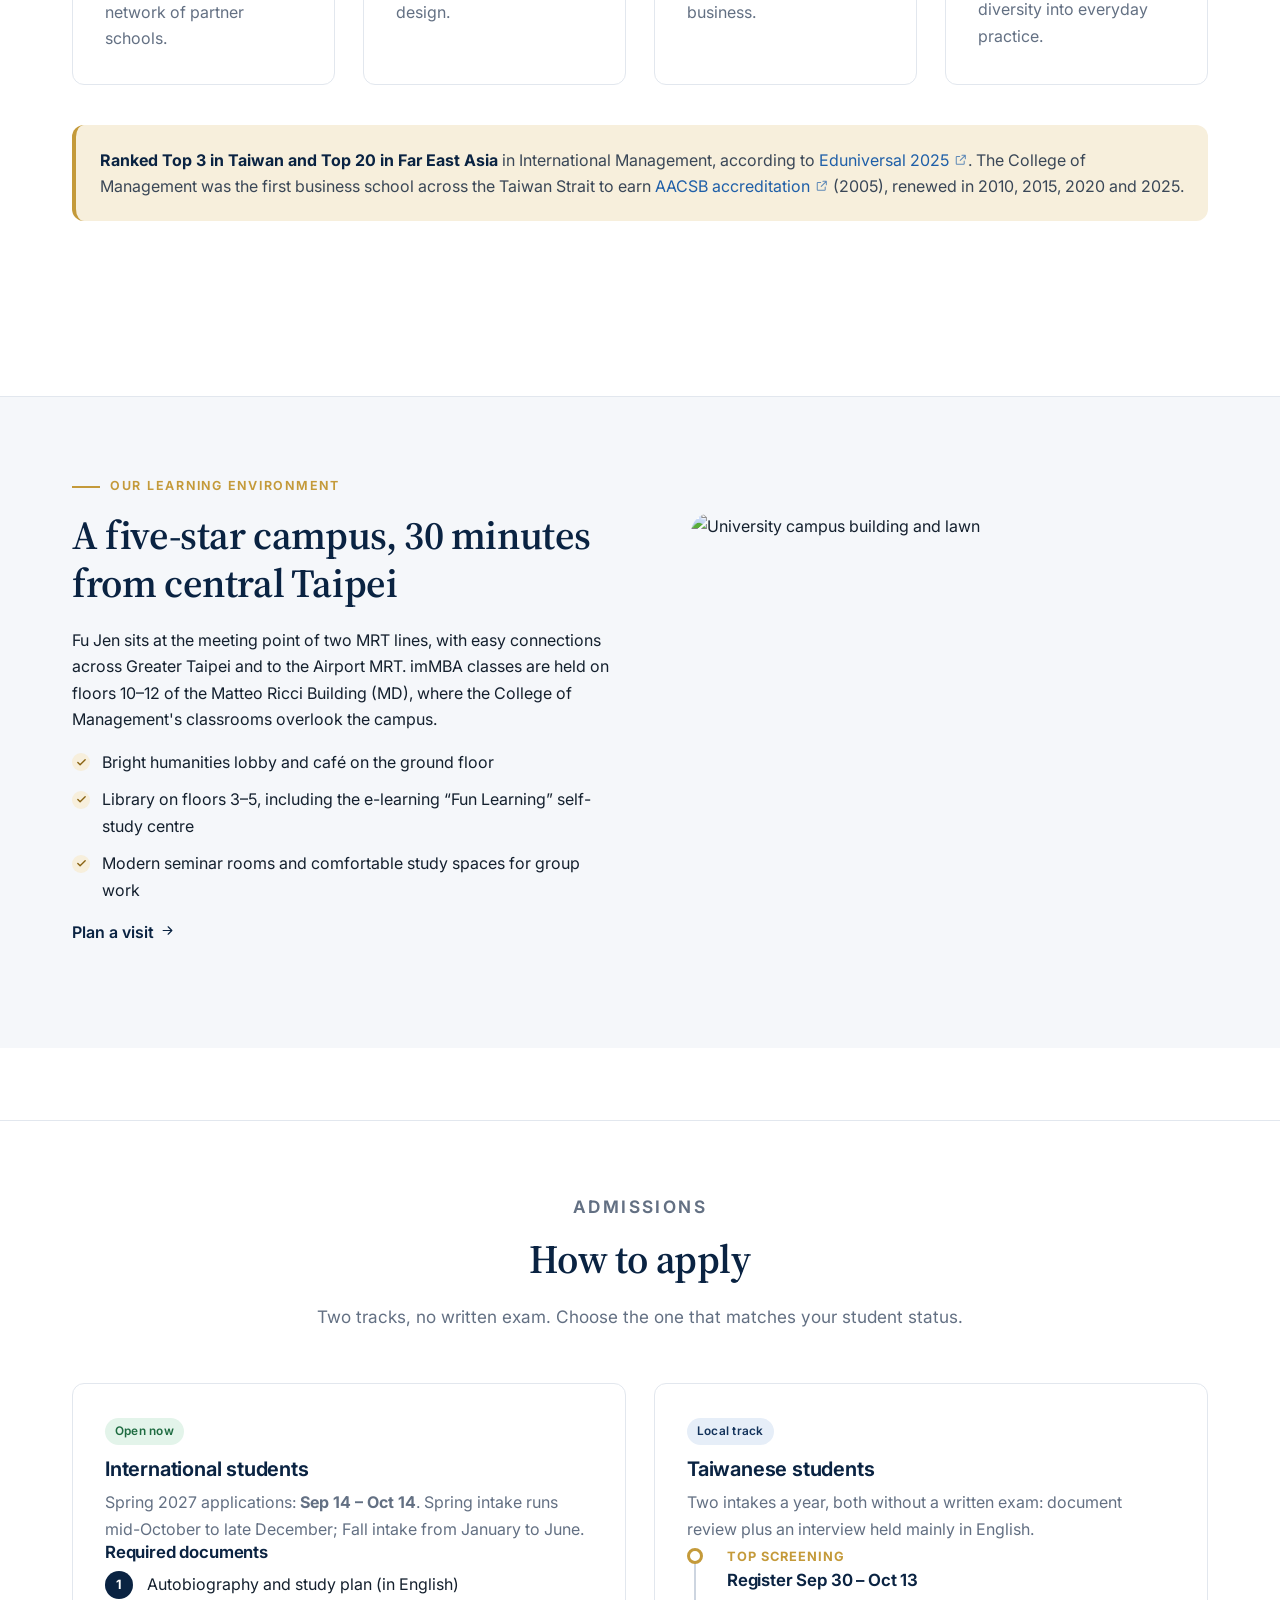
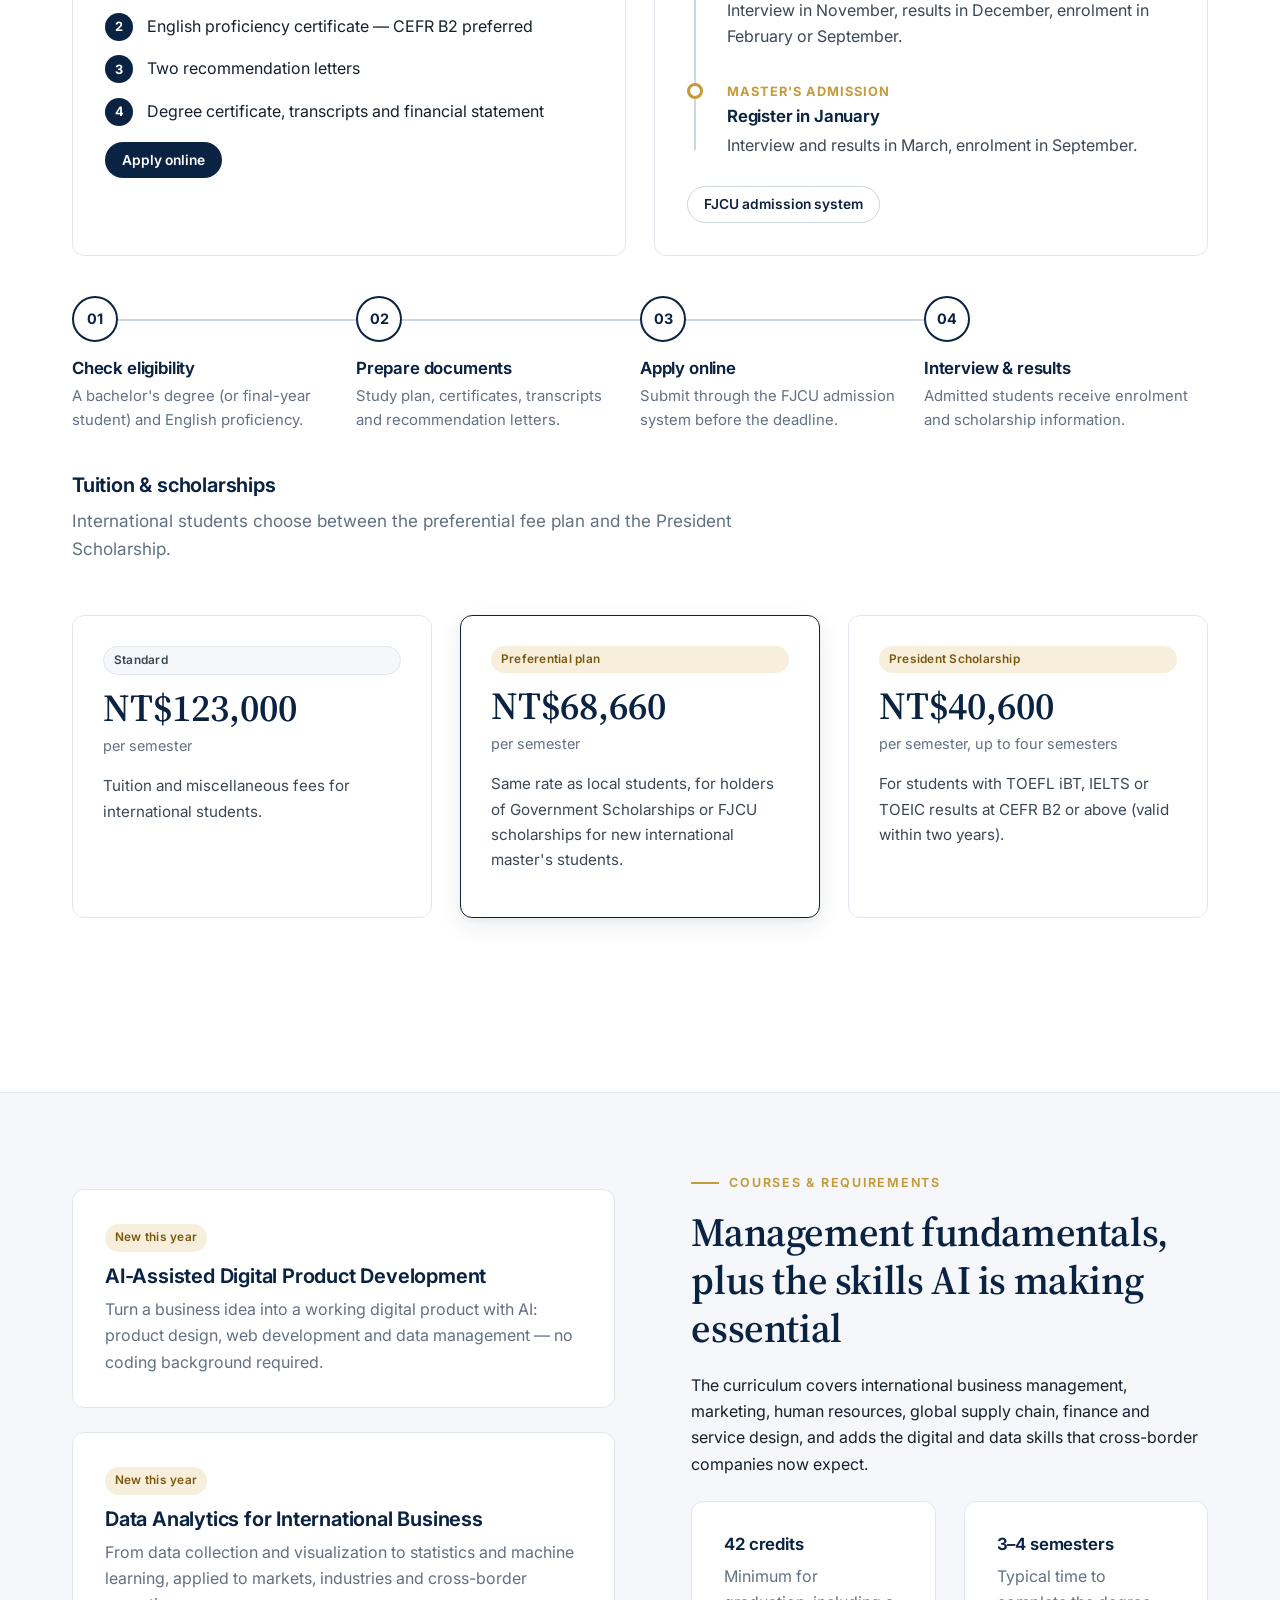
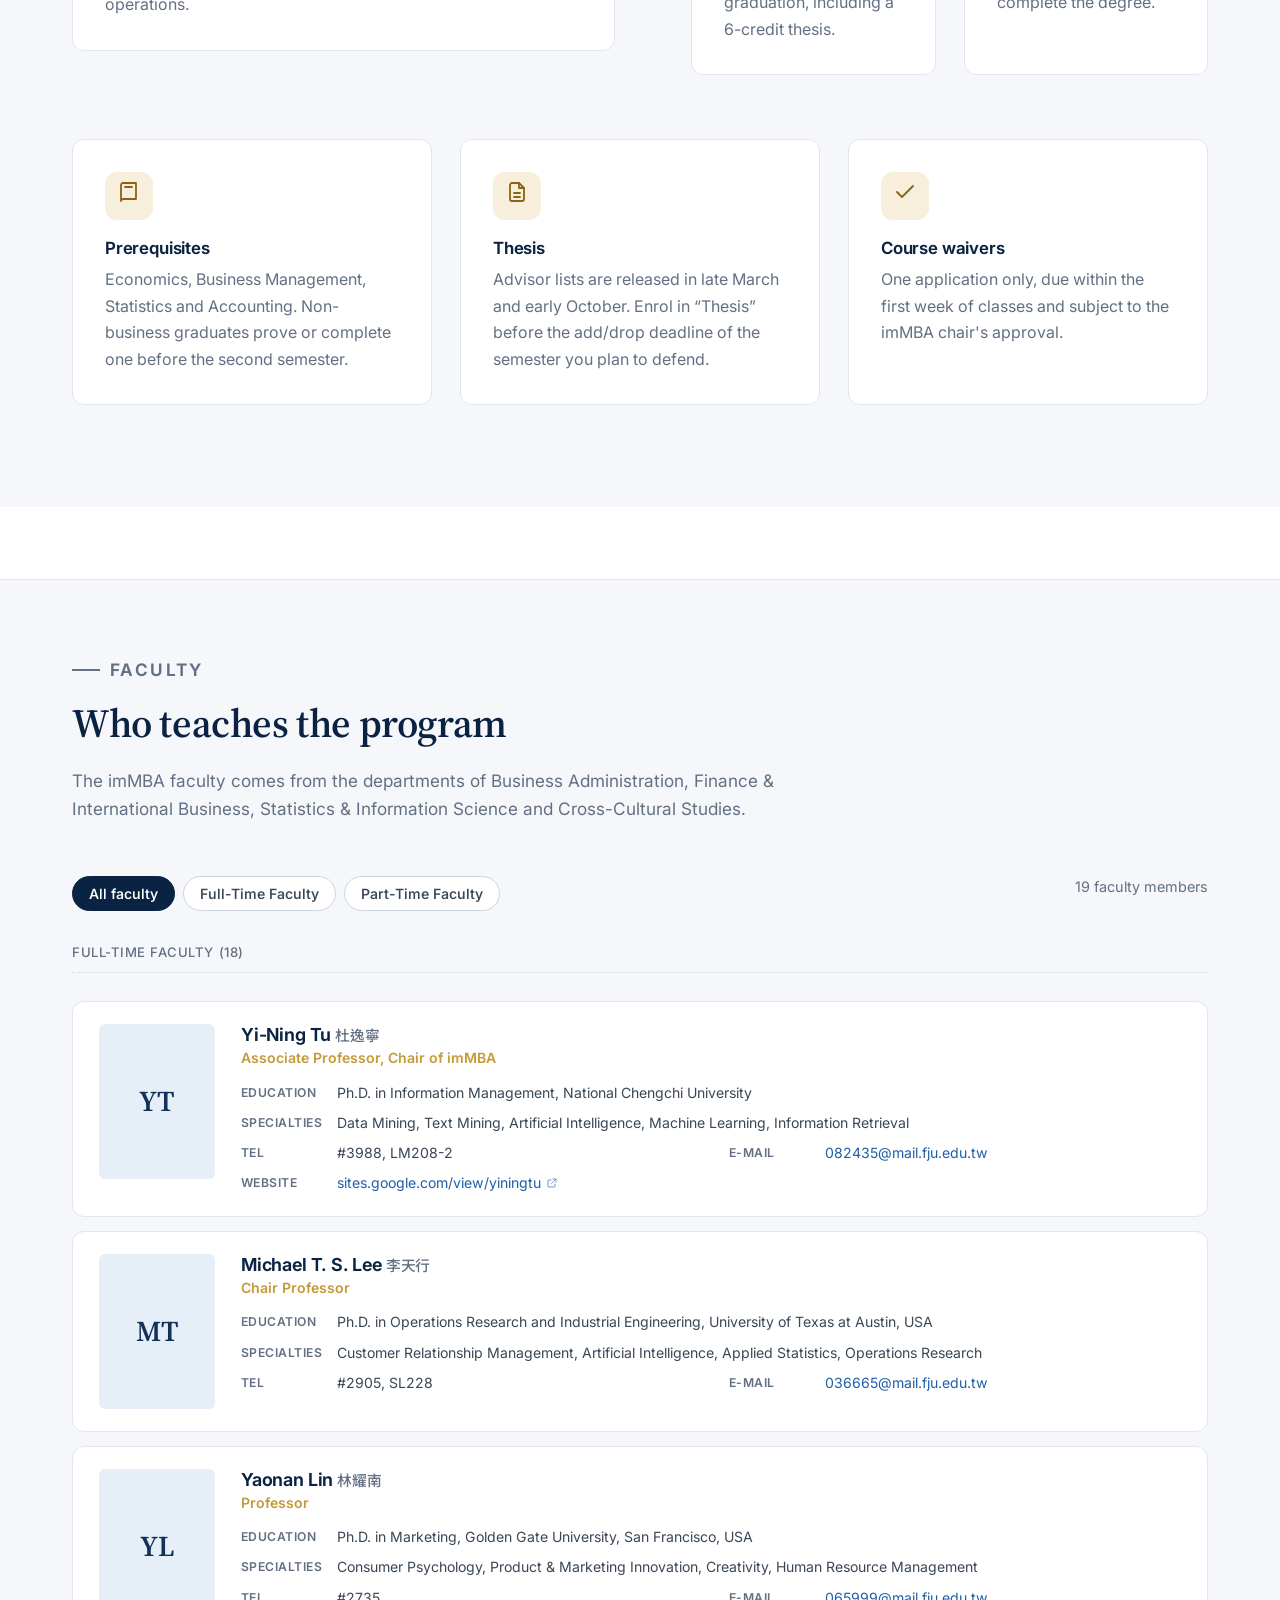
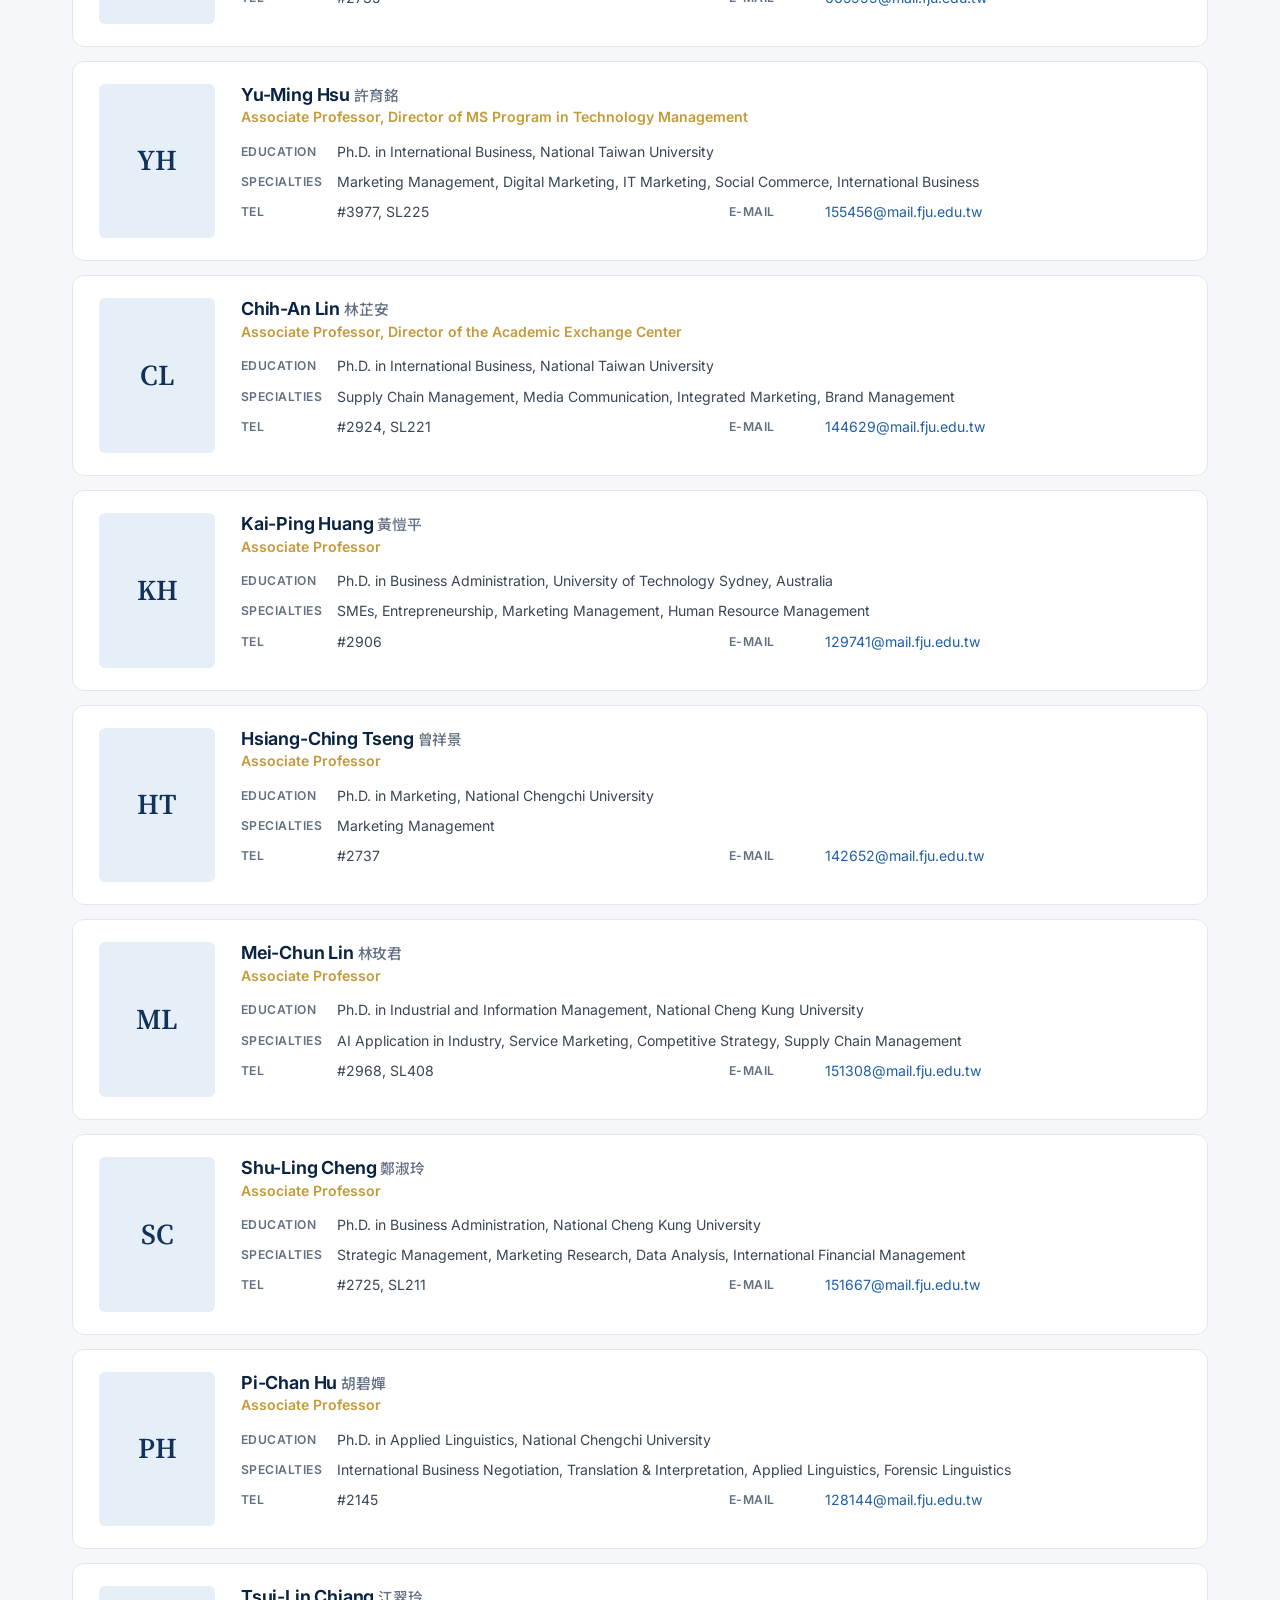
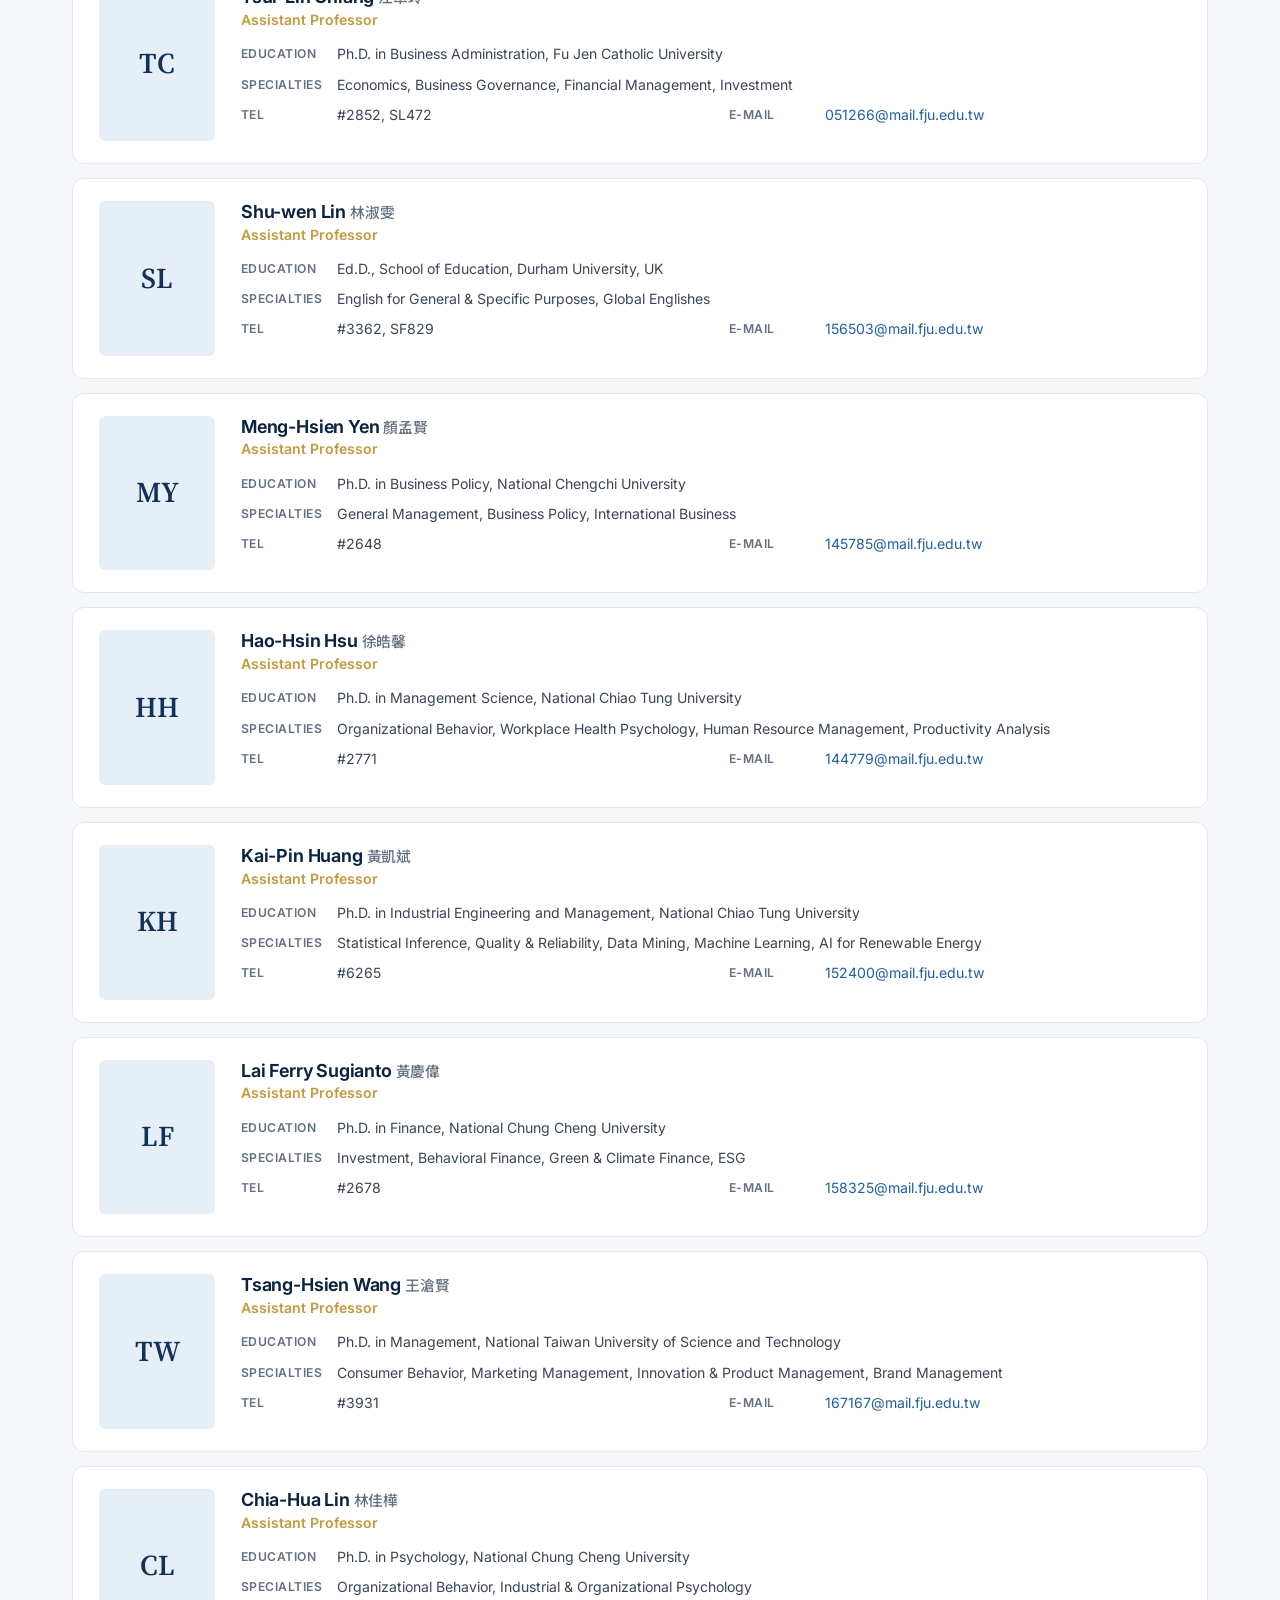
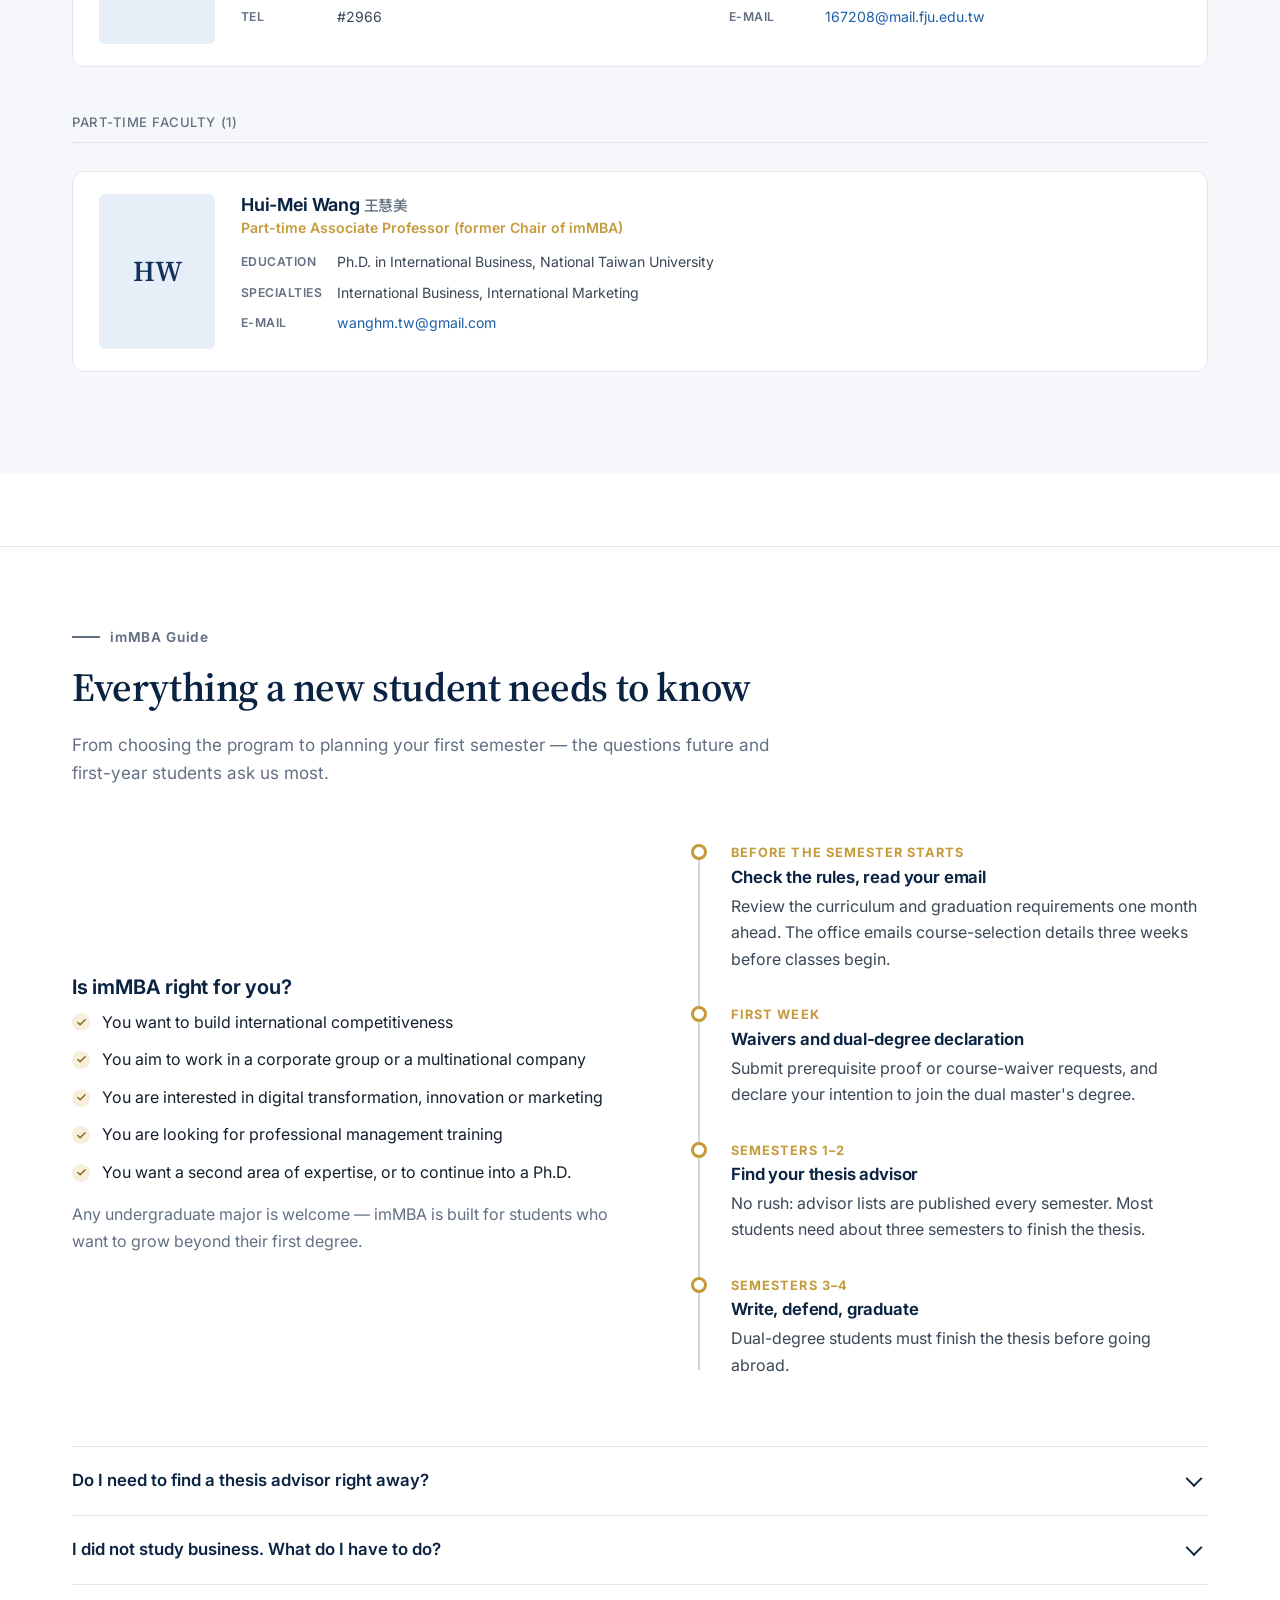
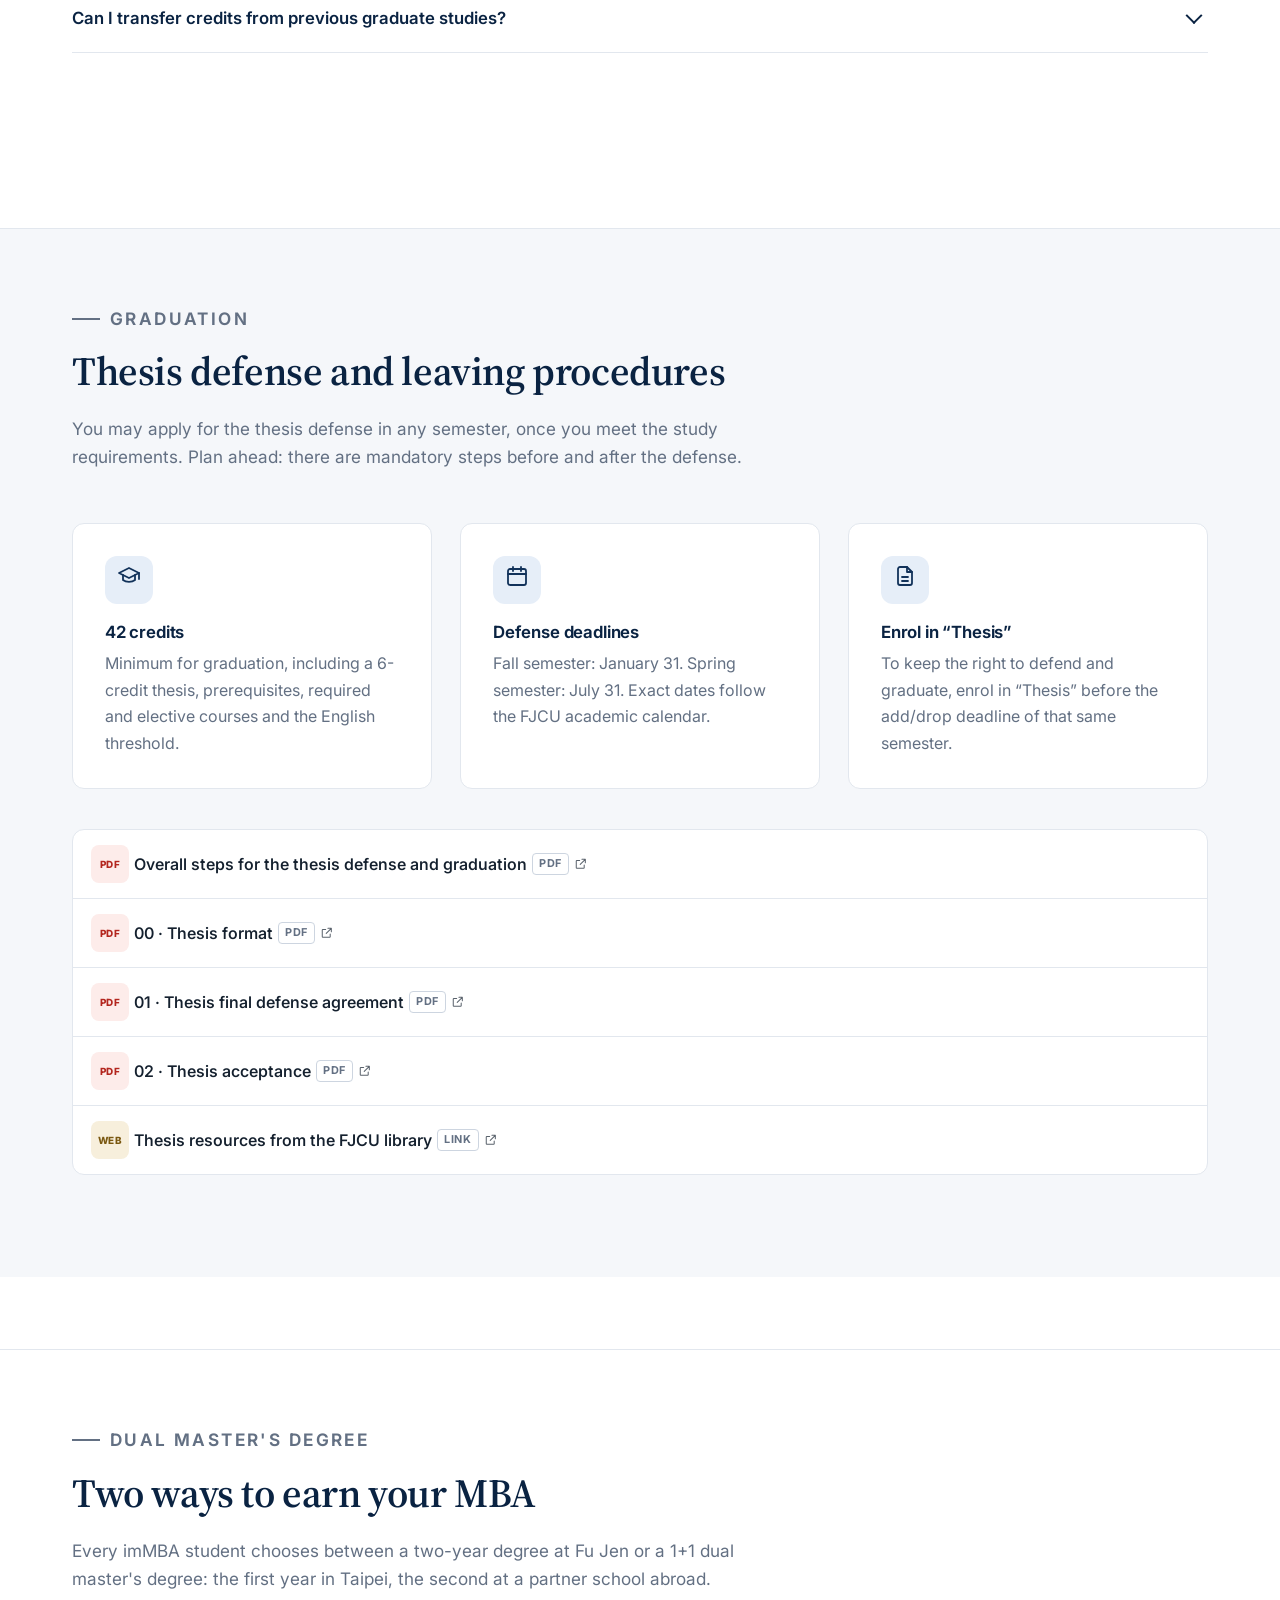
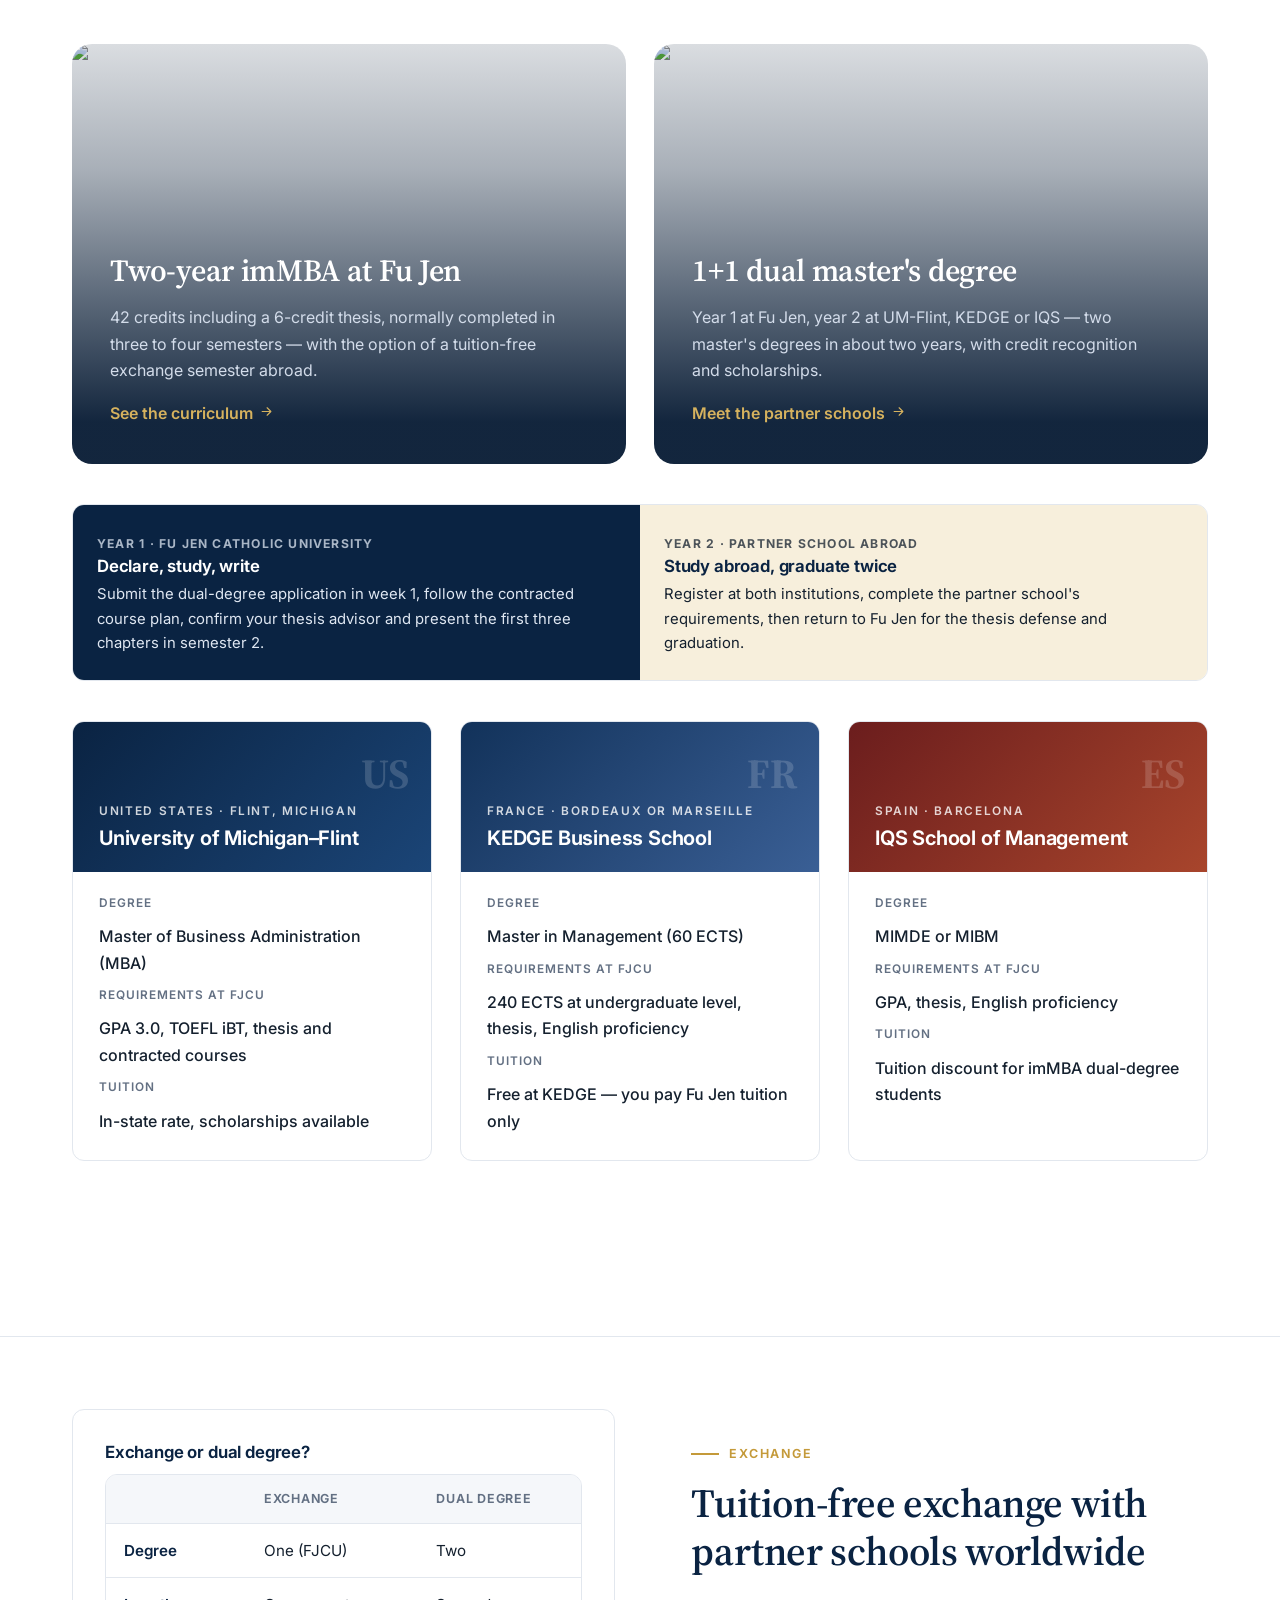
==== commit add82716: "List faculty one per row, and fix horizontal overflow on phones - the faculty list is now a single f" ====
--- a/index.html
+++ b/index.html
@@ -567,9 +567,11 @@
     var media = f.photo
       ? '<img src="' + f.photo + '" alt="' + esc(f.name) + '" loading="lazy">'
       : '<span class="no-photo" aria-hidden="true">' + esc(initials) + "</span>";
-    function line(labelEn, labelZh, valueHtml) {
+    // "wide" lines (education, specialties) span the full row on desktop
+    function line(labelEn, labelZh, valueHtml, wide) {
       if (!valueHtml) return "";
-      return '<li><span class="t-label">' + bi(labelEn, labelZh) + "</span><span class=\"t-value\">" + valueHtml + "</span></li>";
+      return '<li' + (wide ? ' class="wide"' : "") + '><span class="t-label">' + bi(labelEn, labelZh) +
+        "</span><span class=\"t-value\">" + valueHtml + "</span></li>";
     }
     return '<article class="teacher reveal">' +
       '<div class="teacher-photo">' + media + "</div>" +
@@ -577,8 +579,8 @@
         "<h3>" + esc(f.name) + (f.zh ? ' <span class="zh-name">' + esc(f.zh) + "</span>" : "") + "</h3>" +
         '<p class="teacher-title">' + bi(esc(f.title.en), esc(f.title.zh)) + "</p>" +
         "<ul>" +
-          line("Education", "學歷", bi(esc(f.edu.en), esc(f.edu.zh))) +
-          line("Specialties", "研究領域", bi(esc(f.areas.en.join(", ")), esc(f.areas.zh.join("、")))) +
+          line("Education", "學歷", bi(esc(f.edu.en), esc(f.edu.zh)), true) +
+          line("Specialties", "研究領域", bi(esc(f.areas.en.join(", ")), esc(f.areas.zh.join("、"))), true) +
           line("TEL", "聯絡電話", f.ext ? esc(f.ext) : "") +
           line("E-mail", "聯絡信箱", f.email ? '<a href="mailto:' + f.email + '">' + esc(f.email) + "</a>" : "") +
           line("Website", "個人網站", f.web ? '<a href="' + f.web + '" target="_blank" rel="noopener">' + esc(f.web.replace(/^https?:\/\//, "")) + "</a>" : "") +
--- a/assets/css/styles.css
+++ b/assets/css/styles.css
@@ -705,11 +705,11 @@
 .teacher-group:first-child { margin-top: 0; }
 .teacher-group span { color: var(--muted); font-weight: 500; letter-spacing: .04em; }
 
-.teacher-grid { display: grid; grid-template-columns: repeat(2, minmax(0, 1fr)); gap: clamp(20px, 2.6vw, 32px); }
+.teacher-grid { display: grid; grid-template-columns: 1fr; gap: 14px; }
 .teacher {
-  display: grid; grid-template-columns: 136px minmax(0, 1fr); gap: 20px;
+  display: grid; grid-template-columns: 116px minmax(0, 1fr); gap: 26px; align-items: start;
   background: #fff; border: 1px solid var(--line); border-radius: var(--radius);
-  padding: 22px; transition: box-shadow .25s, border-color .25s;
+  padding: 22px 26px; transition: box-shadow .25s, border-color .25s;
 }
 .teacher:hover { box-shadow: var(--shadow); border-color: var(--line-strong); }
 .teacher-photo { aspect-ratio: 3 / 4; border-radius: var(--radius-sm); overflow: hidden; background: var(--bg-soft); }
@@ -728,7 +728,12 @@
 .t-label { color: var(--muted); font-weight: 600; font-size: .76rem; letter-spacing: .04em; text-transform: uppercase; padding-top: 2px; }
 .t-value { color: var(--ink-2); overflow-wrap: anywhere; }
 
-@media (max-width: 980px) { .teacher-grid { grid-template-columns: 1fr; } }
+/* On wide screens the short details sit side by side so the row
+   does not become a single very long column. */
+@media (min-width: 981px) {
+  .teacher-info ul { grid-template-columns: repeat(2, minmax(0, 1fr)); column-gap: 36px; }
+  .teacher-info li.wide { grid-column: 1 / -1; }
+}
 @media (max-width: 560px) {
   .teacher { grid-template-columns: 104px minmax(0, 1fr); gap: 16px; padding: 18px; }
   .teacher-info li { grid-template-columns: 1fr; gap: 1px; }
@@ -765,3 +770,13 @@
   .news-list a, .news-list > li > span { flex-wrap: wrap; gap: 2px 12px; }
   .news-list time { min-width: 0; flex-basis: 100%; order: -1; }
 }
+/* The program name must wrap on narrow screens instead of widening the page.
+   .brand sets flex-shrink: 0 for the header, so the branding row overrides it. */
+.brandbar .brand { flex: 1 1 auto; min-width: 0; }
+.brand-text, .brand-name { min-width: 0; }
+.brand-name { overflow-wrap: anywhere; }
+/* Grid children default to min-width:auto, so a wide table inside one of
+   them stretches the whole page. Let them shrink and scroll instead. */
+.split > *, .grid > * { min-width: 0; }
+/* Long button labels wrap on phones rather than widening the page */
+@media (max-width: 600px) { .btn { white-space: normal; text-align: center; } }
